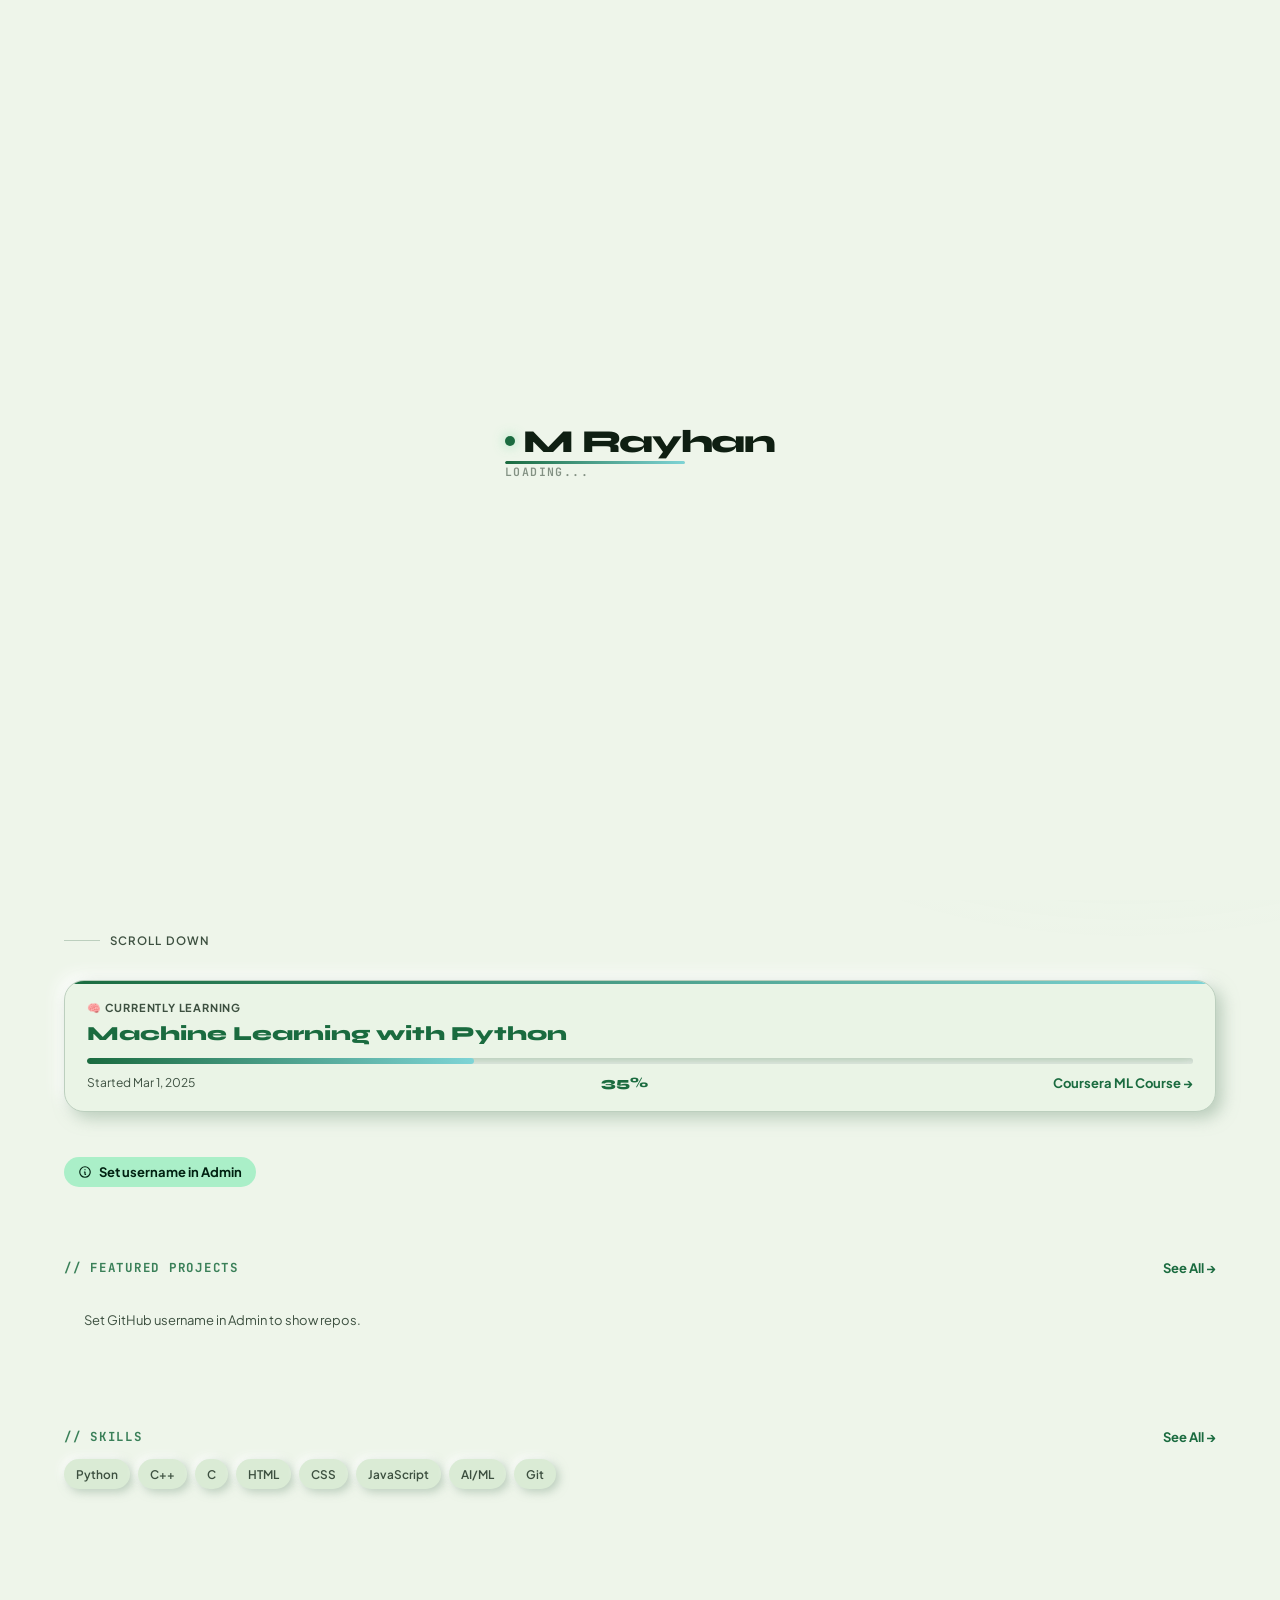
==== index.html @ 63327110 "Phase 7: Complete redesign — M3 green + Neumorphism" ====
<!DOCTYPE html>
<html lang="en" data-theme="light">
<head>
  <meta charset="UTF-8" />
  <meta name="viewport" content="width=device-width, initial-scale=1.0, viewport-fit=cover" />
  <meta name="theme-color" content="#EEF5EA" />
  <meta name="description" content="M Rayhan — Aspiring AI Engineer | CSE Student at North Western University, Khulna" />
  <meta name="apple-mobile-web-app-capable" content="yes" />
  <meta name="apple-mobile-web-app-status-bar-style" content="default" />
  <meta property="og:title" content="M Rayhan — Portfolio" />
  <meta property="og:description" content="Aspiring AI Engineer · NWU Khulna" />
  <meta property="og:image" content="https://rayhan.iam.bd/image/1772015520268_image.png" />

  <title>M Rayhan — Portfolio</title>
  <link rel="manifest" href="manifest.json" />
  <link rel="apple-touch-icon" href="assets/img/icon-192.png" />

  <!-- Fonts -->
  <link rel="preconnect" href="https://fonts.googleapis.com" />
  <link rel="preconnect" href="https://fonts.gstatic.com" crossorigin />
  <link href="https://fonts.googleapis.com/css2?family=Syne:wght@600;700;800&family=Plus+Jakarta+Sans:wght@300;400;500;600;700&family=JetBrains+Mono:wght@400;500;700&display=swap" rel="stylesheet" />

  <!-- Highlight.js -->
  <link id="hl-light" rel="stylesheet" href="https://cdnjs.cloudflare.com/ajax/libs/highlight.js/11.9.0/styles/atom-one-light.min.css" />
  <link id="hl-dark"  rel="stylesheet" href="https://cdnjs.cloudflare.com/ajax/libs/highlight.js/11.9.0/styles/atom-one-dark.min.css" disabled />
  <script src="https://cdnjs.cloudflare.com/ajax/libs/highlight.js/11.9.0/highlight.min.js"></script>

  <!-- Marked.js -->
  <script src="https://cdn.jsdelivr.net/npm/marked/marked.min.js"></script>

  <!-- CSS -->
  <link rel="stylesheet" href="assets/css/reset.css" />
  <link rel="stylesheet" href="assets/css/variables.css" />
  <link rel="stylesheet" href="assets/css/components.css" />
  <link rel="stylesheet" href="assets/css/layout.css" />
  <link rel="stylesheet" href="assets/css/pages/home.css" />
  <link rel="stylesheet" href="assets/css/pages/pages.css" />

  <style>
    /* Prevent FOUC */
    html { background: #EEF5EA; }
    [data-theme="dark"] { background: #0C1410; }
  </style>
</head>
<body>

<!-- ===== WELCOME OVERLAY ===== -->
<div id="welcome-overlay">
  <div id="welcome-spinner">
    <div class="loader-logo">
      <span class="loader-logo-dot"></span>M Rayhan
    </div>
    <div class="loader-track">
      <div class="loader-fill"></div>
    </div>
    <p class="loader-text">Loading...</p>
  </div>
</div>

<!-- ===== BACKGROUND BLOBS ===== -->
<div class="bg-blob bb1"></div>
<div class="bg-blob bb2"></div>
<div class="bg-blob bb3"></div>

<!-- ===== FLOATING NAVBAR ===== -->
<nav id="main-nav">
  <a href="#home" class="nav-logo" data-route="home">
    <span class="nav-logo-dot"></span>M Rayhan
  </a>

  <ul class="nav-links" role="list">
    <li><a href="#home"    class="active" data-nav="home">Home</a></li>
    <li><a href="#projects"             data-nav="projects">Projects</a></li>
    <li><a href="#blog"                 data-nav="blog">Blog</a></li>
    <li><a href="#skills"               data-nav="skills">Skills</a></li>
    <li><a href="#profile"              data-nav="profile">Profile</a></li>
    <li><a href="#contact" class="nav-cta" data-nav="contact">Contact</a></li>
  </ul>

  <div class="nav-right">
    <button class="theme-btn" id="theme-btn" aria-label="Toggle theme">
      <svg class="i-sun" xmlns="http://www.w3.org/2000/svg" fill="none" viewBox="0 0 24 24" stroke="currentColor" stroke-width="2">
        <circle cx="12" cy="12" r="5"/><line x1="12" y1="1" x2="12" y2="3"/><line x1="12" y1="21" x2="12" y2="23"/>
        <line x1="4.22" y1="4.22" x2="5.64" y2="5.64"/><line x1="18.36" y1="18.36" x2="19.78" y2="19.78"/>
        <line x1="1" y1="12" x2="3" y2="12"/><line x1="21" y1="12" x2="23" y2="12"/>
        <line x1="4.22" y1="19.78" x2="5.64" y2="18.36"/><line x1="18.36" y1="5.64" x2="19.78" y2="4.22"/>
      </svg>
      <svg class="i-moon" xmlns="http://www.w3.org/2000/svg" fill="none" viewBox="0 0 24 24" stroke="currentColor" stroke-width="2">
        <path d="M21 12.79A9 9 0 1 1 11.21 3 7 7 0 0 0 21 12.79z"/>
      </svg>
    </button>
    <button class="hamburger" id="hamburger" aria-label="Toggle menu">
      <span class="bar"></span><span class="bar"></span><span class="bar"></span>
    </button>
  </div>
</nav>

<!-- Mobile dropdown menu -->
<div class="mobile-menu" id="mobile-menu">
  <a href="#home"    class="active" data-nav="home">Home</a>
  <a href="#projects"              data-nav="projects">Projects</a>
  <a href="#blog"                  data-nav="blog">Blog</a>
  <a href="#skills"                data-nav="skills">Skills</a>
  <a href="#certifications"        data-nav="certifications">Certifications</a>
  <a href="#profile"               data-nav="profile">Profile</a>
  <a href="#contact" class="mob-cta" data-nav="contact">Contact</a>
</div>

<!-- ===== SPA CONTENT (injected here) ===== -->
<main id="app-content" role="main" aria-live="polite">
  <div class="page-loading"><div class="spinner"></div></div>
</main>

<!-- ===== MOBILE BOTTOM NAV ===== -->
<nav id="bottom-nav" aria-label="Bottom navigation">
  <div class="bnav-row">
    <a href="#home" class="bnav-item active" data-nav="home">
      <div class="bnav-indicator">
        <svg viewBox="0 0 24 24" fill="none" stroke="currentColor" stroke-width="2">
          <path stroke-linecap="round" stroke-linejoin="round" d="M3 12l2-2m0 0l7-7 7 7M5 10v10a1 1 0 001 1h3m10-11l2 2m-2-2v10a1 1 0 01-1 1h-3m-6 0a1 1 0 001-1v-4a1 1 0 011-1h2a1 1 0 011 1v4a1 1 0 001 1m-6 0h6"/>
        </svg>
      </div>
      <span class="bnav-label">Home</span>
    </a>
    <a href="#projects" class="bnav-item" data-nav="projects">
      <div class="bnav-indicator">
        <svg viewBox="0 0 24 24" fill="none" stroke="currentColor" stroke-width="2">
          <path stroke-linecap="round" stroke-linejoin="round" d="M4 6a2 2 0 012-2h2a2 2 0 012 2v2a2 2 0 01-2 2H6a2 2 0 01-2-2V6zm10 0a2 2 0 012-2h2a2 2 0 012 2v2a2 2 0 01-2 2h-2a2 2 0 01-2-2V6zM4 16a2 2 0 012-2h2a2 2 0 012 2v2a2 2 0 01-2 2H6a2 2 0 01-2-2v-2zm10 0a2 2 0 012-2h2a2 2 0 012 2v2a2 2 0 01-2 2h-2a2 2 0 01-2-2v-2z"/>
        </svg>
      </div>
      <span class="bnav-label">Projects</span>
    </a>
    <a href="#blog" class="bnav-item" data-nav="blog">
      <div class="bnav-indicator">
        <svg viewBox="0 0 24 24" fill="none" stroke="currentColor" stroke-width="2">
          <path stroke-linecap="round" stroke-linejoin="round" d="M9 12h6m-6 4h6m2 5H7a2 2 0 01-2-2V5a2 2 0 012-2h5.586a1 1 0 01.707.293l5.414 5.414A1 1 0 0119 6.414V19a2 2 0 01-2 2z"/>
        </svg>
      </div>
      <span class="bnav-label">Blog</span>
    </a>
    <a href="#skills" class="bnav-item" data-nav="skills">
      <div class="bnav-indicator">
        <svg viewBox="0 0 24 24" fill="none" stroke="currentColor" stroke-width="2">
          <path stroke-linecap="round" stroke-linejoin="round" d="M9.663 17h4.673M12 3v1m6.364 1.636l-.707.707M21 12h-1M4 12H3m3.343-5.657l-.707-.707m2.828 9.9a5 5 0 117.072 0l-.548.547A3.374 3.374 0 0014 18.469V19a2 2 0 11-4 0v-.531c0-.895-.356-1.754-.988-2.386l-.548-.547z"/>
        </svg>
      </div>
      <span class="bnav-label">Skills</span>
    </a>
    <a href="#contact" class="bnav-item" data-nav="contact">
      <div class="bnav-indicator">
        <svg viewBox="0 0 24 24" fill="none" stroke="currentColor" stroke-width="2">
          <path stroke-linecap="round" stroke-linejoin="round" d="M8 12h.01M12 12h.01M16 12h.01M21 12c0 4.418-4.03 8-9 8a9.863 9.863 0 01-4.255-.949L3 20l1.395-3.72C3.512 15.042 3 13.574 3 12c0-4.418 4.03-8 9-8s9 3.582 9 8z"/>
        </svg>
      </div>
      <span class="bnav-label">Contact</span>
    </a>
  </div>
</nav>

<!-- ===== GLOBAL BOTTOM SHEETS ===== -->
<!-- Blog editor sheet -->
<div class="sheet-scrim" id="blog-sheet-scrim">
  <div class="m3-sheet">
    <div class="sheet-handle"></div>
    <div style="padding: 0 20px 20px;">
      <div class="sheet-headline" id="blog-sheet-title">New Post</div>
      <div style="display:flex;flex-direction:column;gap:12px;margin-top:12px;max-height:70vh;overflow-y:auto;">
        <input type="hidden" id="blog-edit-id" />
        <div class="form-group"><label class="form-label">Title *</label><input id="blog-title" type="text" class="field" placeholder="Post title..." /></div>
        <div class="form-group"><label class="form-label">Tags (comma-separated)</label><input id="blog-tags" type="text" class="field" placeholder="AI, career, webdev" /></div>
        <div class="form-group"><label class="form-label">Reading Time</label><input id="blog-reading-time" type="text" class="field" placeholder="5 min" /></div>
        <div class="form-group"><label class="form-label">Excerpt</label><textarea id="blog-excerpt" class="field" rows="2" placeholder="Short description..."></textarea></div>
        <div class="form-group"><label class="form-label">Content (Markdown) *</label><textarea id="blog-content" class="field" rows="10" style="font-family:var(--font-code);font-size:13px;" placeholder="# Title&#10;&#10;Write in **Markdown**..."></textarea></div>
        <button id="blog-publish-btn" class="btn-filled" style="width:100%;">
          <svg xmlns="http://www.w3.org/2000/svg" fill="none" viewBox="0 0 24 24" stroke="currentColor" stroke-width="2" style="width:18px;height:18px;"><path stroke-linecap="round" stroke-linejoin="round" d="M12 19l9 2-9-18-9 18 9-2zm0 0v-8"/></svg>
          Publish Post
        </button>
      </div>
    </div>
  </div>
</div>

<!-- Cert editor sheet -->
<div class="sheet-scrim" id="cert-sheet-scrim">
  <div class="m3-sheet">
    <div class="sheet-handle"></div>
    <div style="padding: 0 20px 20px;">
      <div class="sheet-headline" id="cert-sheet-title">Add Certification</div>
      <div style="display:flex;flex-direction:column;gap:12px;margin-top:12px;">
        <input type="hidden" id="cert-edit-id" />
        <div class="form-group"><label class="form-label">Certificate Name *</label><input id="cert-name" type="text" class="field" placeholder="Python for Everybody" /></div>
        <div class="form-group"><label class="form-label">Issuer *</label><input id="cert-issuer" type="text" class="field" placeholder="Coursera / University of Michigan" /></div>
        <div class="form-group"><label class="form-label">Date</label><input id="cert-date" type="date" class="field" /></div>
        <div class="form-group"><label class="form-label">Accent Color</label><div class="color-input-wrap"><input id="cert-color" type="color" value="#1A6B3F" /><span style="font-size:13px;color:var(--on-sv);">Card border color</span></div></div>
        <div class="form-group"><label class="form-label">Verify URL</label><input id="cert-verify-url" type="url" class="field" placeholder="https://coursera.org/verify/..." /></div>
        <button id="cert-save-btn" class="btn-filled" style="width:100%;">Save Certificate</button>
      </div>
    </div>
  </div>
</div>

<!-- New repo sheet -->
<div class="sheet-scrim" id="new-repo-sheet-scrim">
  <div class="m3-sheet">
    <div class="sheet-handle"></div>
    <div style="padding: 0 20px 20px;">
      <div class="sheet-headline">New Repository</div>
      <div style="display:flex;flex-direction:column;gap:12px;margin-top:12px;">
        <div class="form-group"><label class="form-label">Repo Name *</label><input id="new-repo-name" type="text" class="field" placeholder="my-project" /></div>
        <div class="form-group"><label class="form-label">Description</label><input id="new-repo-desc" type="text" class="field" placeholder="What this does..." /></div>
        <div class="form-group" style="flex-direction:row;align-items:center;justify-content:space-between;">
          <label class="form-label" style="text-transform:none;font-size:14px;">Make Private</label>
          <label style="position:relative;display:inline-block;width:48px;height:26px;cursor:pointer;">
            <input type="checkbox" id="new-repo-private" style="opacity:0;width:0;height:0;position:absolute;" />
            <span id="new-repo-track" style="position:absolute;inset:0;border-radius:13px;background:var(--out-v);transition:background .3s;"></span>
            <span id="new-repo-thumb" style="position:absolute;top:3px;left:3px;width:20px;height:20px;border-radius:50%;background:white;box-shadow:0 2px 4px rgba(0,0,0,.3);transition:transform .3s;"></span>
          </label>
        </div>
        <button id="create-repo-btn" class="btn-filled" style="width:100%;">Create Repository</button>
      </div>
    </div>
  </div>
</div>

<!-- New file sheet -->
<div class="sheet-scrim" id="new-file-sheet-scrim">
  <div class="m3-sheet">
    <div class="sheet-handle"></div>
    <div style="padding: 0 20px 20px;">
      <div class="sheet-headline">Push File to GitHub</div>
      <div style="display:flex;flex-direction:column;gap:12px;margin-top:12px;">
        <div class="form-group"><label class="form-label">File Path *</label><input id="new-file-path" type="text" class="field" placeholder="src/index.js" /></div>
        <div class="form-group"><label class="form-label">Commit Message</label><input id="new-file-commit" type="text" class="field" placeholder="Add file" value="Add file via Admin" /></div>
        <div class="form-group"><label class="form-label">Content *</label><textarea id="new-file-content" class="field" rows="8" style="font-family:var(--font-code);font-size:13px;" placeholder="// code here..."></textarea></div>
        <button id="push-file-btn" class="btn-filled" style="width:100%;">Push to GitHub</button>
      </div>
    </div>
  </div>
</div>

<!-- ===== TOAST ===== -->
<div class="toast-bar" id="toast" role="status" aria-live="polite"></div>

<!-- ===== APP ===== -->
<script type="module" src="assets/js/app.js"></script>

<!-- ===== SERVICE WORKER ===== -->
<script>
  if ('serviceWorker' in navigator) {
    window.addEventListener('load', () => {
      navigator.serviceWorker.register('sw.js').catch(() => {});
    });
  }
</script>
</body>
</html>
---- assets/css/variables.css ----
/* ==========================================
   variables.css — Design Tokens
   M3 Green Palette + Neumorphism
   Fonts: Syne + Plus Jakarta Sans + JetBrains Mono
   ========================================== */

:root {
  /* Easing */
  --ease:   cubic-bezier(0.2, 0, 0, 1);
  --spring: cubic-bezier(0.34, 1.56, 0.64, 1);
  --t:      0.3s cubic-bezier(0.2, 0, 0, 1);

  /* Neumorphism (recalculated on theme change) */
  --neu-d:   rgba(140, 170, 145, .55);
  --neu-l:   rgba(255, 255, 255, .90);
  --neu-out: 6px 6px 16px var(--neu-d), -6px -6px 16px var(--neu-l);
  --neu-in:  inset 4px 4px 8px var(--neu-d), inset -4px -4px 8px var(--neu-l);
  --neu-sm:  3px 3px 10px var(--neu-d), -3px -3px 10px var(--neu-l);

  /* Fonts */
  --font-heading: 'Syne', sans-serif;
  --font-body:    'Plus Jakarta Sans', sans-serif;
  --font-code:    'JetBrains Mono', monospace;

  /* Radius */
  --r-xs:   6px;
  --r-sm:   8px;
  --r-md:   12px;
  --r-lg:   16px;
  --r-xl:   20px;
  --r-2xl:  24px;
  --r-3xl:  28px;
  --r-full: 100px;

  /* Spacing */
  --sp-1: 4px;
  --sp-2: 8px;
  --sp-3: 12px;
  --sp-4: 16px;
  --sp-5: 20px;
  --sp-6: 24px;
  --sp-8: 32px;
  --sp-10: 40px;
  --sp-12: 48px;

  /* Z-layers */
  --z-base:    0;
  --z-card:    10;
  --z-sticky:  50;
  --z-nav:     300;
  --z-overlay: 400;
  --z-sheet:   500;
  --z-modal:   600;
  --z-toast:   700;
  --z-loader:  9999;

  /* Layout */
  --nav-h:      58px;
  --nav-top:    10px;
  --bnav-h:     68px;
  --content-max: 1200px;
}

/* ══ LIGHT THEME ══ */
[data-theme="light"] {
  --pri:      #1A6B3F;
  --on-pri:   #FFFFFF;
  --pri-c:    #AAEFC8;
  --on-pri-c: #002111;

  --sec-c:    #CCE8D2;
  --on-sec-c: #071F0D;

  --ter-c:    #9CF0F2;
  --on-ter-c: #002021;

  --bg:   #EEF5EA;
  --s1:   #EAF4E6;
  --s2:   #E2EFDD;
  --s3:   #DAEBD5;
  --s4:   #D7E8D2;
  --s5:   #D2E4CC;

  --on-s:   #0F1F12;
  --on-sv:  #3D5040;
  --out:    #527558;
  --out-v:  #BCCFBE;

  --inv-s:  #243528;
  --inv-on: #EAF4E6;

  --scrim:  rgba(0, 0, 0, .42);

  --sh:  0 1px 2px rgba(0,0,0,.10), 0 1px 3px rgba(0,0,0,.07);
  --sh2: 0 2px 4px rgba(0,0,0,.10), 0 2px 6px rgba(0,0,0,.07);
  --sh3: 0 4px 8px rgba(0,0,0,.12), 0 2px 4px rgba(0,0,0,.07);

  --sk-b: #DCE9D8;
  --sk-s: #E6F0E2;

  /* RGB for rgba() usage */
  --ba: 114, 219, 160;
  --bb: 126, 212, 214;

  --neu-d: rgba(140, 170, 145, .55);
  --neu-l: rgba(255, 255, 255, .90);
}

/* ══ DARK THEME ══ */
[data-theme="dark"] {
  --pri:      #72DBA0;
  --on-pri:   #003920;
  --pri-c:    #0A5230;
  --on-pri-c: #A0EFBF;

  --sec-c:    #304A37;
  --on-sec-c: #C4E4CB;

  --ter-c:    #004F52;
  --on-ter-c: #A2EFF1;

  --bg:   #0C1410;
  --s1:   #161F19;
  --s2:   #1B261E;
  --s3:   #202D23;
  --s4:   #223026;
  --s5:   #25342A;

  --on-s:   #DCE8DC;
  --on-sv:  #ADBCAF;
  --out:    #7A9880;
  --out-v:  #3A4E3D;

  --inv-s:  #DCE8DC;
  --inv-on: #2A3A2C;

  --scrim:  rgba(0, 0, 0, .65);

  --sh:  0 1px 2px rgba(0,0,0,.35), 0 1px 3px rgba(0,0,0,.18);
  --sh2: 0 2px 4px rgba(0,0,0,.35), 0 2px 6px rgba(0,0,0,.18);
  --sh3: 0 4px 8px rgba(0,0,0,.35), 0 2px 4px rgba(0,0,0,.18);

  --sk-b: #161F19;
  --sk-s: #202D23;

  --ba: 114, 219, 160;
  --bb: 126, 212, 214;

  --neu-d: rgba(0, 0, 0, .45);
  --neu-l: rgba(255, 255, 255, .04);
}
---- assets/css/components.css ----
/* ==========================================
   components.css — UI Components
   M3 style (from index 9_3) + Neumorphism (from index 9_6)
   ========================================== */

/* ── KEYFRAMES ── */
@keyframes fadeUp   { from { opacity:0; transform:translateY(20px) } to { opacity:1; transform:none } }
@keyframes fadeIn   { from { opacity:0 } to { opacity:1 } }
@keyframes scaleIn  { from { opacity:0; transform:scale(.93) } to { opacity:1; transform:scale(1) } }
@keyframes slideR   { from { opacity:0; transform:translateX(40px) } to { opacity:1; transform:none } }
@keyframes topIn    { from { transform:translateY(-100%); opacity:0 } to { transform:none; opacity:1 } }
@keyframes ripM3    { to { transform:scale(10); opacity:0 } }
@keyframes spin     { to { transform:rotate(360deg) } }
@keyframes blink    { 0%,100%{opacity:1} 50%{opacity:0} }
@keyframes float    { 0%,100%{transform:translateY(0) scale(1)} 50%{transform:translateY(-8px) scale(1.04)} }
@keyframes logoDot  { 0%,100%{transform:scale(1);opacity:1} 50%{transform:scale(1.4);opacity:.7} }
@keyframes shimmer  { 0%{background-position:-600px 0} 100%{background-position:600px 0} }
@keyframes loaderFill { 0%{width:0} 60%{width:80%} 85%{width:92%} 100%{width:100%} }
@keyframes loaderPulse { 0%,100%{opacity:1} 50%{opacity:.55} }
@keyframes blobMove { from{transform:translateX(0)} to{transform:translateX(-160vw)} }
@keyframes cardRise { from{opacity:0;transform:translateY(24px) scale(.97)} to{opacity:1;transform:none} }
@keyframes bubbleIn { 0%{opacity:0;transform:translateY(10px) scale(.95)} 15%{opacity:1;transform:none} 75%{opacity:1;transform:none} 90%{opacity:0;transform:translateY(-5px) scale(.97)} 100%{opacity:0} }
@keyframes scanLine { 0%{top:0;opacity:0} 5%{opacity:1} 95%{opacity:1} 100%{top:100%;opacity:0} }
@keyframes pulseGlow { 0%,100%{box-shadow:0 0 20px 4px rgba(var(--ba),.15),var(--neu-out)} 50%{box-shadow:0 0 36px 10px rgba(var(--ba),.28),var(--neu-out)} }
@keyframes slideUpFade { from{opacity:0;transform:translateY(16px)} to{opacity:1;transform:none} }
@keyframes borderGlow { 0%,100%{border-color:var(--out-v)} 50%{border-color:rgba(var(--ba),.55)} }
@keyframes bounceIn { 0%{opacity:0;transform:scale(.3)} 50%{transform:scale(1.08)} 70%{transform:scale(.96)} 100%{opacity:1;transform:scale(1)} }

/* ── WELCOME OVERLAY ── */
#welcome-overlay {
  position: fixed; inset: 0; z-index: var(--z-loader);
  background: var(--bg);
  display: flex; flex-direction: column; align-items: center; justify-content: center; gap: 2rem;
  transition: opacity .6s ease, transform .6s var(--ease);
}
#welcome-overlay.out { opacity: 0; transform: scale(1.04); pointer-events: none; }
.loader-logo {
  font-family: var(--font-heading);
  font-size: 2rem; font-weight: 800; color: var(--on-s);
  letter-spacing: -.04em; display: flex; align-items: center; gap: .5rem;
  animation: loaderPulse 1.8s ease-in-out infinite;
}
.loader-logo-dot {
  width: 10px; height: 10px; background: var(--pri);
  border-radius: 50%; box-shadow: 0 0 12px rgba(var(--ba), .7);
  animation: logoDot 1s ease-in-out infinite;
}
.loader-track {
  width: 180px; height: 3px; background: var(--s3);
  border-radius: 99px; overflow: hidden; box-shadow: var(--neu-in);
}
.loader-fill {
  height: 100%; width: 0;
  background: linear-gradient(90deg, var(--pri), rgba(var(--bb), 1));
  border-radius: 99px;
  animation: loaderFill 2.2s var(--ease) forwards;
}
.loader-text {
  font-family: var(--font-code); font-size: .72rem; font-weight: 600;
  color: var(--on-sv); letter-spacing: .12em; text-transform: uppercase;
  opacity: .6; animation: loaderPulse 1.4s ease-in-out infinite;
}

/* ── BACKGROUND BLOBS ── */
.bg-blob {
  position: fixed; pointer-events: none; z-index: 0;
  filter: blur(120px); border-radius: 50%; opacity: .45; will-change: transform;
}
.bb1 { width: 80vw; height: 55vh; left: 110vw; top: -10vh; background: radial-gradient(ellipse, rgba(var(--ba),.4), rgba(var(--bb),.2) 60%, transparent); animation: blobMove 22s linear infinite; }
.bb2 { width: 70vw; height: 50vh; left: 120vw; top: 20vh; background: radial-gradient(ellipse, rgba(var(--bb),.35), rgba(var(--ba),.15) 60%, transparent); animation: blobMove 30s linear infinite; }
.bb3 { width: 75vw; height: 50vh; left: 130vw; bottom: 0; background: radial-gradient(ellipse, rgba(var(--ba),.3), rgba(var(--bb),.15) 60%, transparent); animation: blobMove 38s linear infinite; }

/* ── FLOATING PILL NAVBAR ── */
nav#main-nav {
  position: fixed; top: 0; left: 50%; transform: translateX(-50%);
  z-index: var(--z-nav);
  width: calc(100% - 24px); max-width: 1400px;
  height: var(--nav-h); display: flex; align-items: center;
  justify-content: space-between;
  padding: 0 14px; margin-top: var(--nav-top);
  background: var(--s2); border-radius: 18px;
  box-shadow: var(--neu-out);
  backdrop-filter: blur(24px); -webkit-backdrop-filter: blur(24px);
  transition: background var(--t), box-shadow .25s;
  animation: topIn .5s var(--ease) both; gap: 8px;
}
nav#main-nav.scrolled { box-shadow: var(--neu-sm), var(--sh2); background: var(--s3); }

.nav-logo {
  font-family: var(--font-heading); font-size: 1.35rem; font-weight: 800;
  letter-spacing: -.04em; color: var(--on-s); text-decoration: none;
  display: flex; align-items: center; gap: .45rem;
  white-space: nowrap; flex-shrink: 0; transition: opacity .2s;
}
.nav-logo:hover { opacity: .8; }
.nav-logo-dot {
  display: inline-block; width: 9px; height: 9px;
  background: var(--pri); border-radius: 50%;
  box-shadow: 0 0 6px rgba(var(--ba),.6);
  animation: logoDot 2.5s ease-in-out infinite;
}

.nav-links { display: flex; align-items: center; gap: .1rem; list-style: none; }
.nav-links a {
  color: var(--on-sv); text-decoration: none;
  font-size: .84rem; font-weight: 600; letter-spacing: .02em;
  padding: .45rem .8rem; border-radius: 10px;
  transition: color .2s, background .2s; white-space: nowrap;
  display: block; position: relative;
}
.nav-links a::after {
  content: ''; position: absolute; bottom: 4px; left: 50%;
  width: 0; height: 2px; background: var(--pri); border-radius: 2px;
  transform: translateX(-50%); transition: width .25s var(--ease);
}
.nav-links a:hover { color: var(--on-s); background: rgba(var(--ba),.08); }
.nav-links a:hover::after { width: 60%; }
.nav-links a.active { color: var(--pri); background: var(--pri-c); font-weight: 700; }
.nav-links a.active::after { width: 0; }
.nav-cta {
  background: var(--pri) !important; color: var(--on-pri) !important;
  padding: .45rem 1.1rem !important; border-radius: var(--r-full) !important;
  font-weight: 800 !important; box-shadow: var(--neu-sm), var(--sh) !important;
}
.nav-cta:hover { opacity: .9; transform: translateY(-1px); box-shadow: var(--neu-out) !important; }
.nav-cta:hover::after { display: none; }
.nav-cta.active { background: var(--pri) !important; color: var(--on-pri) !important; }

.nav-right { display: flex; align-items: center; gap: .45rem; flex-shrink: 0; }

/* Theme button */
.theme-btn {
  width: 38px; height: 38px; border-radius: 50%; border: none;
  background: var(--s3); cursor: pointer;
  display: flex; align-items: center; justify-content: center;
  color: var(--on-sv); box-shadow: var(--neu-sm);
  transition: all .25s var(--spring); position: relative; flex-shrink: 0;
}
.theme-btn:hover { box-shadow: var(--neu-out); transform: scale(1.1); }
.theme-btn:active { box-shadow: var(--neu-in); transform: scale(.95); }
.theme-btn svg { width: 18px; height: 18px; position: absolute; transition: transform .32s var(--spring), opacity .22s; }
.i-sun  { opacity: 1; transform: scale(1); }
.i-moon { opacity: 0; transform: scale(.15) rotate(-60deg); }
[data-theme="light"] .i-sun  { opacity: 0; transform: scale(.15) rotate(60deg); }
[data-theme="light"] .i-moon { opacity: 1; transform: scale(1); }

/* Hamburger */
.hamburger {
  display: none; flex-direction: column; justify-content: center;
  gap: 5px; background: none; border: none; cursor: pointer;
  padding: 6px; border-radius: 10px; transition: background .2s;
}
.hamburger:hover { background: var(--s3); }
.hamburger .bar { width: 22px; height: 2px; background: var(--on-s); border-radius: 2px; transition: transform .3s ease, opacity .3s ease; transform-origin: center; }
.hamburger.open .bar:nth-child(1) { transform: translateY(7px) rotate(45deg); }
.hamburger.open .bar:nth-child(2) { opacity: 0; transform: scaleX(0); }
.hamburger.open .bar:nth-child(3) { transform: translateY(-7px) rotate(-45deg); }

/* Mobile dropdown menu */
.mobile-menu {
  position: fixed; top: calc(var(--nav-h) + var(--nav-top) + 6px);
  left: 50%; transform: translateX(-50%) translateY(-16px);
  width: calc(100% - 28px); max-width: 500px;
  background: var(--s2); border: 1px solid var(--out-v);
  border-radius: 18px; padding: 1rem 1rem 1.2rem;
  display: flex; flex-direction: column; gap: .3rem;
  opacity: 0; pointer-events: none;
  transition: transform .3s var(--ease), opacity .25s ease;
  z-index: calc(var(--z-nav) - 1); box-shadow: var(--neu-out);
}
.mobile-menu.open { transform: translateX(-50%) translateY(0); opacity: 1; pointer-events: all; }
.mobile-menu a {
  color: var(--on-sv); text-decoration: none;
  font-size: .97rem; font-weight: 600; padding: .62rem .9rem;
  border-radius: 12px; border: 1.5px solid transparent;
  transition: color .2s, background .2s, border-color .2s, box-shadow .2s;
  display: flex; align-items: center; gap: .5rem;
}
.mobile-menu a::before { content: ''; width: 6px; height: 6px; border-radius: 50%; background: var(--out-v); flex-shrink: 0; transition: background .2s, transform .2s; }
.mobile-menu a:hover { color: var(--on-s); background: var(--s3); border-color: var(--out-v); }
.mobile-menu a:hover::before { background: var(--pri); transform: scale(1.4); }
.mobile-menu a.active { color: var(--pri); background: var(--pri-c); border-color: transparent; }
.mobile-menu a.active::before { background: var(--pri); }
.mobile-menu .mob-cta { margin-top: .5rem; background: var(--pri); color: var(--on-pri) !important; text-align: center; font-weight: 800 !important; border-color: transparent !important; border-radius: 12px; box-shadow: var(--neu-sm); justify-content: center; }
.mobile-menu .mob-cta::before { display: none; }

/* ── MOBILE BOTTOM NAV ── */
#bottom-nav {
  display: none;
  position: fixed; bottom: 0; left: 0; right: 0; z-index: var(--z-nav);
  height: var(--bnav-h);
  background: var(--s2);
  box-shadow: 0 -6px 20px var(--neu-d), 0 -2px 8px rgba(0,0,0,.06);
  padding-bottom: env(safe-area-inset-bottom, 0px);
  transition: background var(--t);
}
.bnav-row { display: flex; align-items: flex-start; justify-content: space-around; height: var(--bnav-h); padding-top: 10px; }
.bnav-item { flex: 1; display: flex; flex-direction: column; align-items: center; gap: 3px; text-decoration: none; cursor: pointer; -webkit-tap-highlight-color: transparent; padding: 0 4px; min-width: 0; }
.bnav-indicator { width: 52px; height: 28px; border-radius: 14px; display: flex; align-items: center; justify-content: center; position: relative; overflow: hidden; transition: background .2s, box-shadow .2s; }
.bnav-item.active .bnav-indicator { background: var(--pri-c); box-shadow: var(--neu-sm); }
.bnav-indicator svg { width: 20px; height: 20px; color: var(--on-sv); transition: color .2s; }
.bnav-item.active .bnav-indicator svg { color: var(--on-pri-c); }
.bnav-label { font-size: 10px; font-weight: 600; color: var(--on-sv); letter-spacing: .3px; transition: color .2s; white-space: nowrap; }
.bnav-item.active .bnav-label { color: var(--on-s); font-weight: 700; }

/* ── M3 CARDS (filled tonal — from file 9_3) ── */
.m3-card {
  background: var(--s1);
  border-radius: var(--r-lg);
  box-shadow: var(--sh);
  transition: background var(--t), box-shadow .3s;
  position: relative; overflow: hidden;
}
.neu-card {
  background: var(--s1);
  border-radius: var(--r-xl);
  box-shadow: var(--neu-out);
  transition: box-shadow .3s var(--spring), transform .35s var(--spring);
}
.neu-card:hover { transform: translateY(-4px); box-shadow: 0 12px 24px var(--neu-d), var(--sh3); }

/* State layer */
.state-layer {
  position: absolute; inset: 0;
  background: var(--pri); opacity: 0;
  transition: opacity .2s; pointer-events: none; z-index: 1;
}
.m3-card:active .state-layer,
.neu-card:active .state-layer { opacity: .08; }

/* Ripple */
.rpl-wrap { position: absolute; inset: 0; overflow: hidden; pointer-events: none; z-index: 5; }
.rpl-c { position: absolute; border-radius: 50%; width: 80px; height: 80px; margin: -40px 0 0 -40px; background: var(--pri); opacity: .15; transform: scale(0); animation: ripM3 .55s var(--ease) forwards; }

/* ── M3 BUTTONS ── */
.btn-filled {
  display: inline-flex; align-items: center; justify-content: center; gap: 8px;
  height: 48px; padding: 0 24px; border-radius: var(--r-md);
  background: var(--pri); color: var(--on-pri);
  border: none; cursor: pointer;
  font-family: var(--font-heading); font-size: .95rem; font-weight: 700;
  box-shadow: var(--neu-sm), var(--sh2);
  transition: all .25s var(--spring);
  position: relative; overflow: hidden; text-decoration: none;
  white-space: nowrap;
  -webkit-tap-highlight-color: transparent;
}
.btn-filled:hover { transform: translateY(-2px); box-shadow: var(--neu-out), var(--sh3); }
.btn-filled:active { transform: scale(.96); box-shadow: var(--neu-in); }
.btn-filled svg { width: 18px; height: 18px; }

.btn-tonal {
  display: inline-flex; align-items: center; justify-content: center; gap: 8px;
  height: 48px; padding: 0 24px; border-radius: var(--r-md);
  background: var(--pri-c); color: var(--on-pri-c);
  border: none; cursor: pointer;
  font-family: var(--font-heading); font-size: .9rem; font-weight: 700;
  box-shadow: var(--neu-sm);
  transition: all .25s var(--spring);
  text-decoration: none; white-space: nowrap;
  -webkit-tap-highlight-color: transparent;
}
.btn-tonal:hover { transform: translateY(-2px); box-shadow: var(--neu-out); }
.btn-tonal:active { box-shadow: var(--neu-in); transform: scale(.97); }

.btn-ghost {
  display: inline-flex; align-items: center; gap: 8px;
  height: 48px; padding: 0 24px; border-radius: var(--r-md);
  background: var(--s2); color: var(--on-sv);
  border: 1px solid var(--out-v); cursor: pointer;
  font-family: var(--font-heading); font-size: .9rem; font-weight: 700;
  box-shadow: var(--neu-sm); transition: all .25s var(--spring);
  text-decoration: none; white-space: nowrap;
  -webkit-tap-highlight-color: transparent;
}
.btn-ghost:hover { transform: translateY(-2px); box-shadow: var(--neu-out); color: var(--on-s); }
.btn-ghost:active { box-shadow: var(--neu-in); }

/* CTA button (card-sized) */
.card-cta {
  display: inline-flex; align-items: center; gap: 6px;
  height: 32px; padding: 0 14px; border-radius: var(--r-sm);
  background: var(--pri-c); border: none; cursor: pointer;
  font-size: 12px; font-weight: 700; letter-spacing: .3px;
  color: var(--on-pri-c); transition: all .2s;
  -webkit-tap-highlight-color: transparent;
}
.card-cta svg { width: 14px; height: 14px; }
.card-cta:active { filter: brightness(.88); transform: scale(.96); }

/* ── INPUTS ── */
.field {
  background: var(--s2); border: 1px solid var(--out-v);
  border-radius: var(--r-md); padding: .7rem 1rem;
  font-family: var(--font-body); font-size: .9rem;
  color: var(--on-s); outline: none; width: 100%;
  box-shadow: var(--neu-in);
  transition: border-color .25s, box-shadow .25s; resize: none;
}
.field::placeholder { color: var(--out); }
.field:focus { border-color: rgba(var(--ba), .5); box-shadow: var(--neu-in), 0 0 0 3px rgba(var(--ba), .12); }

/* ── M3 BOTTOM SHEET ── */
.sheet-scrim {
  position: fixed; inset: 0; z-index: var(--z-overlay);
  background: var(--scrim); opacity: 0; pointer-events: none;
  transition: opacity .3s ease;
}
.sheet-scrim.open { opacity: 1; pointer-events: all; }
.m3-sheet {
  position: absolute; bottom: 0; left: 0; right: 0;
  background: var(--s1); border-radius: 28px 28px 0 0;
  transform: translateY(100%); transition: transform .4s var(--ease);
  overflow: hidden; padding-bottom: env(safe-area-inset-bottom, 0px);
}
.sheet-scrim.open .m3-sheet { transform: translateY(0); }
.sheet-handle { display: flex; justify-content: center; padding: 12px 0 8px; }
.sheet-handle::after { content: ''; width: 32px; height: 4px; border-radius: 2px; background: var(--out-v); }
.sheet-headline { font-family: var(--font-heading); font-size: 22px; font-weight: 800; color: var(--on-s); letter-spacing: -.3px; margin-bottom: 4px; }
.sheet-supporting { font-size: 14px; color: var(--on-sv); margin-bottom: 8px; }

/* ── SKELETON ── */
.sk {
  background: linear-gradient(90deg, var(--sk-b) 0%, var(--sk-b) 20%, var(--sk-s) 50%, var(--sk-b) 80%, var(--sk-b) 100%);
  background-size: 600px 100%; animation: shimmer 1.8s ease-in-out infinite;
  border-radius: 4px; position: relative; overflow: hidden;
}
.sk::after { content: ''; position: absolute; inset: 0; background: linear-gradient(180deg, rgba(255,255,255,.08) 0%, transparent 60%); pointer-events: none; }
.sk-line { height: 14px; border-radius: var(--r-full); margin-bottom: 8px; }
.sk-line.w-80 { width: 80%; }
.sk-line.w-60 { width: 60%; }
.sk-line.w-40 { width: 40%; }

/* ── TOAST ── */
.toast-bar {
  position: fixed; bottom: calc(var(--bnav-h) + 12px); left: 50%;
  transform: translateX(-50%) translateY(20px);
  background: var(--inv-s); color: var(--inv-on);
  padding: 11px 20px; border-radius: var(--r-full);
  font-size: 13px; font-weight: 500;
  opacity: 0; transition: all .3s ease; z-index: var(--z-toast);
  white-space: nowrap; pointer-events: none;
  display: flex; align-items: center; gap: 8px;
}
.toast-bar.show { opacity: 1; transform: translateX(-50%) translateY(0); }
.toast-bar.success { background: #1B5E20; color: #fff; }
.toast-bar.error   { background: #B71C1C; color: #fff; }

/* ── FAB ── */
.fab {
  position: fixed; bottom: calc(var(--bnav-h) + 14px); right: 16px;
  z-index: 200; width: 56px; height: 56px; border-radius: var(--r-lg);
  background: var(--pri-c); color: var(--on-pri-c);
  border: none; cursor: pointer;
  display: flex; align-items: center; justify-content: center;
  box-shadow: var(--sh3); transition: all .2s var(--spring);
  animation: bounceIn .6s var(--spring) .7s both;
  -webkit-tap-highlight-color: transparent;
}
.fab:active { transform: scale(.88); box-shadow: var(--sh); }
.fab svg { width: 24px; height: 24px; }

/* ── SECTION COMMON ── */
.section-label {
  font-family: var(--font-code); font-size: .78rem; font-weight: 700;
  color: var(--pri); letter-spacing: .14em; text-transform: uppercase;
  margin-bottom: .5rem; opacity: .85;
}
.section-h2 {
  font-family: var(--font-heading);
  font-size: clamp(2rem, 4.5vw, 3.2rem);
  font-weight: 800; letter-spacing: -.03em; line-height: 1.1;
}
.section-h2 em { font-style: normal; color: var(--pri); }

/* ── M3 CHIP ── */
.chip {
  display: inline-flex; align-items: center; gap: 5px;
  height: 30px; padding: 0 12px; border-radius: var(--r-full);
  background: var(--s3); color: var(--on-sv); font-size: .74rem; font-weight: 600;
  box-shadow: var(--neu-sm); transition: all .25s var(--spring);
  border: none; cursor: pointer;
}
.chip:hover { box-shadow: var(--neu-out); color: var(--on-s); background: var(--pri-c); transform: translateY(-3px); }
.chip.active { background: var(--pri-c); color: var(--on-pri-c); }

/* ── SCROLL REVEAL ── */
.reveal { opacity: 0; transform: translateY(36px); transition: opacity .7s cubic-bezier(.22,1,.36,1), transform .7s cubic-bezier(.22,1,.36,1); }
.reveal.reveal-left  { transform: translateX(-40px); }
.reveal.reveal-right { transform: translateX(40px); }
.reveal.reveal-scale { transform: scale(.92); }
.reveal.is-visible   { opacity: 1; transform: none; }
.d1{transition-delay:.08s} .d2{transition-delay:.18s} .d3{transition-delay:.28s} .d4{transition-delay:.4s} .d5{transition-delay:.52s}

/* ── SPINNER ── */
.spinner { width: 24px; height: 24px; border: 2.5px solid rgba(var(--ba),.2); border-top-color: var(--pri); border-radius: 50%; animation: spin .8s linear infinite; display: inline-block; }

/* ── PAGE TRANSITION ── */
.page-enter { animation: fadeUp .28s var(--ease) both; }
---- assets/css/layout.css ----
/* ==========================================
   layout.css — Page Structure & Responsive
   ========================================== */

/* ── ROOT CONTENT ── */
.root-content {
  position: relative; z-index: 1;
  padding-top: calc(var(--nav-h) + var(--nav-top) + 12px);
  padding-bottom: calc(var(--bnav-h) + env(safe-area-inset-bottom, 0px) + 16px);
}

/* ── SECTION WRAPPER ── */
.section-wrap {
  position: relative; z-index: 1; width: 100%;
  padding: clamp(50px, 8vh, 100px) clamp(16px, 5vw, 80px);
}

/* ── APP CONTENT (SPA injection target) ── */
#app-content {
  position: relative; z-index: 1;
  min-height: 80vh;
}

/* ── PAGE LOADING ── */
.page-loading {
  display: flex; align-items: center; justify-content: center;
  min-height: 60vh;
}

/* ── NOT FOUND ── */
.not-found {
  display: flex; flex-direction: column; align-items: center;
  justify-content: center; min-height: 70vh;
  text-align: center; gap: 16px; padding: 24px;
  animation: fadeIn .4s ease;
}
.not-found-code {
  font-family: var(--font-heading); font-size: 88px; font-weight: 800;
  color: var(--out-v); line-height: 1; letter-spacing: -4px;
}
.not-found h2 { font-size: 20px; font-weight: 700; color: var(--on-sv); }
.not-found p { font-size: 14px; color: var(--out); max-width: 260px; }

/* ── RESPONSIVE ── */
@media (min-width: 769px) {
  /* Hide bottom nav on desktop */
  #bottom-nav { display: none !important; }
  /* Show desktop nav links */
  .nav-links  { display: flex !important; }
  .hamburger  { display: none !important; }

  .root-content {
    padding-bottom: 40px;
  }
}

@media (max-width: 768px) {
  /* Show bottom nav */
  #bottom-nav { display: block !important; }
  /* Hide desktop nav links */
  .nav-links  { display: none !important; }
  .hamburger  { display: flex !important; }

  /* Toast above bottom nav */
  .toast-bar { bottom: calc(var(--bnav-h) + 12px); }
  .fab       { bottom: calc(var(--bnav-h) + 14px); }
}

@media (max-width: 480px) {
  nav#main-nav { height: 50px; margin-top: 8px; width: calc(100% - 16px); padding: 0 10px; }
  :root { --nav-h: 50px; --nav-top: 8px; }
}

/* Desktop sheet as centered modal */
@media (min-width: 769px) {
  .sheet-scrim { display: flex; align-items: center; justify-content: center; }
  .m3-sheet {
    position: relative; bottom: auto; left: auto; right: auto;
    max-width: 560px; width: 100%; border-radius: 28px;
    transform: scale(.92) translateY(0); opacity: 0;
    transition: transform .35s var(--ease), opacity .3s ease;
    max-height: 90vh; overflow-y: auto;
  }
  .sheet-scrim.open .m3-sheet { transform: scale(1) translateY(0); opacity: 1; }
  .sheet-handle { display: none; }
  .fab { bottom: 32px; right: 32px; }
  .toast-bar { bottom: 24px; }
}
---- assets/css/pages/home.css ----
/* ==========================================
   home.css — Home Page (File 9_6 Layout)
   ========================================== */

/* ── HERO ── */
.hero {
  position: relative; width: 100%;
  min-height: 100svh; display: flex; align-items: center;
  z-index: 1; overflow: hidden;
  padding-top: calc(var(--nav-h) + var(--nav-top) + 12px);
}

/* Text block — left side desktop */
.hero-text {
  position: relative; z-index: 10;
  padding: clamp(60px,8vh,100px) clamp(16px,5vw,80px) clamp(32px,5vh,60px);
  max-width: 52%; flex-shrink: 0;
  animation: fadeUp .7s var(--ease) .2s both;
}

.hero-greeting {
  font-family: var(--font-code); font-size: clamp(.88rem,1.1vw,1.1rem);
  color: var(--on-sv); letter-spacing: .18em; text-transform: uppercase;
  margin-bottom: .5em;
}

.hero-name {
  font-family: var(--font-heading);
  font-size: clamp(3rem,6.5vw,8.5rem);
  font-weight: 800; letter-spacing: -.04em; line-height: 1;
  margin-bottom: .55em;
}
.hero-name em { font-style: normal; color: var(--pri); }

.hero-role-chip {
  display: inline-flex; align-items: center; gap: 6px;
  background: var(--pri-c); color: var(--on-pri-c);
  padding: 5px 14px; border-radius: var(--r-full);
  font-size: .8rem; font-weight: 700; margin-bottom: 1rem;
  box-shadow: var(--neu-sm);
}

.hero-sub {
  font-size: clamp(.88rem,1.3vw,1.1rem); color: var(--on-sv);
  line-height: 1.75; max-width: 42ch; margin-bottom: .5rem;
}

.hero-cta { display: flex; gap: .9rem; margin-top: 1.5rem; flex-wrap: wrap; }

/* Scroll indicator */
.scroll-indicator {
  position: absolute; bottom: 2rem; left: clamp(16px,5vw,80px);
  z-index: 10; display: flex; align-items: center; gap: .6rem;
  color: var(--on-sv); font-size: .72rem; font-weight: 600;
  letter-spacing: .1em; text-transform: uppercase;
}
.si-line { width: 36px; height: 1px; background: var(--out-v); position: relative; overflow: hidden; }
.si-line::after {
  content: ''; position: absolute; left: -100%; top: 0; width: 100%; height: 100%;
  background: var(--pri); animation: scrollLine 2s ease-in-out infinite;
}
@keyframes scrollLine { 0%{left:-100%} 50%,100%{left:100%} }

/* Photo block — right side desktop */
.hero-photo-glow {
  position: absolute; right: 0; top: 0; width: 60%; height: 100%;
  z-index: 4; pointer-events: none;
  background: radial-gradient(ellipse at 80% 50%, rgba(var(--ba),.1) 0%, transparent 65%);
}
.hero-photo-wrap {
  position: absolute; right: 0; top: 0;
  width: 60%; height: 100%; z-index: 5; pointer-events: none;
}
.hero-photo-wrap img {
  width: 100%; height: 100%; object-fit: cover; object-position: top center;
  display: block; max-height: 100vh;
  -webkit-mask-image:
    radial-gradient(ellipse 80% 70% at 0% 0%, transparent 0%, rgba(255,255,255,.05) 30%, rgba(255,255,255,.55) 58%, white 85%),
    radial-gradient(ellipse 80% 70% at 0% 100%, transparent 0%, rgba(255,255,255,.05) 30%, rgba(255,255,255,.55) 58%, white 85%),
    linear-gradient(to right, transparent 0%, rgba(255,255,255,.03) 10%, rgba(255,255,255,.50) 34%, white 55%),
    linear-gradient(to top, transparent 0%, rgba(255,255,255,.45) 11%, white 25%);
  -webkit-mask-composite: destination-in, destination-in, destination-in;
  mask-image:
    radial-gradient(ellipse 80% 70% at 0% 0%, transparent 0%, rgba(255,255,255,.05) 30%, rgba(255,255,255,.55) 58%, white 85%),
    radial-gradient(ellipse 80% 70% at 0% 100%, transparent 0%, rgba(255,255,255,.05) 30%, rgba(255,255,255,.55) 58%, white 85%),
    linear-gradient(to right, transparent 0%, rgba(255,255,255,.03) 10%, rgba(255,255,255,.50) 34%, white 55%),
    linear-gradient(to top, transparent 0%, rgba(255,255,255,.45) 11%, white 25%);
  mask-composite: intersect, intersect, intersect;
}

/* Mobile orbs */
.mob-orb { display: none; }
.mob-scanline { display: none; }

/* Typing cursor */
.typing-cursor::after { content: '|'; color: var(--pri); animation: blink .75s step-end infinite; }

/* ── CURRENTLY LEARNING CARD (in hero area) ── */
.learning-card {
  margin: 0 clamp(16px,5vw,80px) clamp(32px,5vh,60px);
  position: relative; z-index: 10;
}
.lc-inner {
  background: var(--s1); border-radius: var(--r-xl);
  box-shadow: var(--neu-out); padding: 20px 22px;
  border: 1px solid var(--out-v);
  position: relative; overflow: hidden;
}
.lc-inner::before {
  content: ''; position: absolute; top: 0; left: 0; right: 0; height: 3px;
  background: linear-gradient(90deg, var(--pri), rgba(var(--bb),1));
  border-radius: var(--r-xl) var(--r-xl) 0 0;
}
.lc-label { font-size: 11px; font-weight: 700; text-transform: uppercase; letter-spacing: .8px; color: var(--on-sv); margin-bottom: 6px; display: flex; align-items: center; gap: 6px; }
.lc-topic { font-family: var(--font-heading); font-size: 20px; font-weight: 800; color: var(--pri); margin-bottom: 12px; }
.lc-progress-track { height: 6px; background: var(--s3); border-radius: var(--r-full); overflow: hidden; box-shadow: var(--neu-in); }
.lc-progress-fill { height: 100%; border-radius: var(--r-full); background: linear-gradient(90deg, var(--pri), rgba(var(--bb),1)); width: 0; transition: width 1.2s var(--ease); }
.lc-meta { display: flex; align-items: center; justify-content: space-between; margin-top: 10px; flex-wrap: wrap; gap: 8px; }
.lc-date { font-size: 12px; color: var(--on-sv); }
.lc-pct { font-family: var(--font-heading); font-size: 14px; font-weight: 800; color: var(--pri); }

/* ── GITHUB STATS ROW ── */
.stats-row { display: flex; gap: 10px; flex-wrap: nowrap; overflow-x: auto; }
.stat-pill {
  display: flex; align-items: center; gap: 7px;
  background: var(--pri-c); border-radius: var(--r-full);
  padding: 7px 14px; white-space: nowrap; flex-shrink: 0;
}
.stat-pill svg { width: 14px; height: 14px; color: var(--on-pri-c); }
.stat-pill span { font-size: 13px; font-weight: 700; color: var(--on-pri-c); }

/* ── FEATURED REPOS HORIZONTAL SCROLL ── */
.repo-scroll { display: flex; gap: 14px; overflow-x: auto; padding: 4px 4px 12px; scrollbar-width: none; scroll-snap-type: x mandatory; }
.repo-scroll::-webkit-scrollbar { display: none; }
.repo-card-h {
  min-width: 240px; max-width: 280px; flex-shrink: 0;
  scroll-snap-align: start;
  background: var(--s1); border-radius: var(--r-xl);
  box-shadow: var(--neu-out); padding: 16px;
  display: flex; flex-direction: column; gap: 8px;
  cursor: pointer; border: none; text-align: left; color: var(--on-s);
  transition: transform .25s var(--spring), box-shadow .25s;
  -webkit-tap-highlight-color: transparent;
  position: relative; overflow: hidden;
}
.repo-card-h:hover { transform: translateY(-4px); box-shadow: 0 12px 24px var(--neu-d), var(--sh3); }
.repo-card-h:active { box-shadow: var(--neu-in); transform: scale(.97); }
.repo-card-name { font-family: var(--font-heading); font-size: 14px; font-weight: 700; color: var(--pri); }
.repo-card-desc { font-size: 12px; color: var(--on-sv); line-height: 1.5; display: -webkit-box; -webkit-line-clamp: 2; -webkit-box-orient: vertical; overflow: hidden; flex: 1; }
.repo-card-meta { display: flex; align-items: center; justify-content: space-between; font-size: 11px; color: var(--out); }
.lang-dot { width: 8px; height: 8px; border-radius: 50%; flex-shrink: 0; }

/* ── MOBILE HERO LAYOUT ── */
@media (max-width: 768px) {
  .hero {
    flex-direction: column; align-items: center; justify-content: flex-start;
    min-height: 100svh; padding-top: calc(var(--nav-h) + var(--nav-top) + 8px);
    padding-bottom: calc(var(--bnav-h) + 16px);
  }
  .hero-photo-glow { display: none; }
  .hero-text {
    max-width: 100%; width: 100%; padding: 1rem 16px 0;
    text-align: center; order: 2; flex-shrink: 0;
    animation: fadeUp .6s var(--ease) .3s both;
  }
  .hero-name { font-size: clamp(2.6rem,10vw,4.5rem); }
  .hero-sub { max-width: 100%; font-size: clamp(.85rem,3.2vw,1rem); }
  .hero-cta { justify-content: center; }
  .scroll-indicator { display: none; }
  /* Photo on mobile — top, round with orbs */
  .photo-frame {
    display: block; position: relative; order: 1;
    flex-shrink: 0; margin: 0 auto 1rem;
  }
  .hero-photo-wrap {
    position: relative; right: auto; top: auto;
    width: min(240px,68vw); height: min(268px,76vw);
    border-radius: 20px; overflow: hidden;
    animation: pulseGlow 3s ease-in-out infinite;
  }
  .hero-photo-wrap img {
    width: 100%; height: 100%; object-fit: cover; object-position: top center;
    border-radius: 20px;
    -webkit-mask-image: linear-gradient(to bottom, black 55%, rgba(0,0,0,.3) 80%, transparent 100%);
    mask-image: linear-gradient(to bottom, black 55%, rgba(0,0,0,.3) 80%, transparent 100%);
    -webkit-mask-composite: unset; mask-composite: unset;
  }
  /* Mobile orbs */
  .mob-orb { display: block; position: absolute; border-radius: 50%; pointer-events: none; z-index: 12; filter: blur(5px); }
  .mob-orb1 { width: 12px; height: 12px; background: var(--pri); top: -8px; right: 20%; animation: float 3.2s ease-in-out infinite; }
  .mob-orb2 { width: 9px; height: 9px; background: rgba(var(--bb),1); bottom: 12px; left: 8%; animation: float 4s ease-in-out infinite; }
  .mob-orb3 { width: 7px; height: 7px; background: var(--pri); top: 35%; right: -8px; animation: float 2.8s ease-in-out infinite .6s; }
  .mob-scanline { display: block; position: absolute; inset: 0; border-radius: 20px; overflow: hidden; z-index: 13; pointer-events: none; }
  .mob-scanline::after { content: ''; position: absolute; left: 0; right: 0; height: 3px; background: linear-gradient(to right, transparent, rgba(var(--ba),.55) 40%, rgba(var(--ba),.85) 50%, rgba(var(--ba),.55) 60%, transparent); filter: blur(2px); animation: scanLine 4.5s ease-in-out infinite; }
}

@media (min-width: 769px) {
  .photo-frame { display: contents; }
}

@media (max-width: 1024px) and (min-width: 769px) {
  .hero-text { max-width: 56%; }
  .hero-photo-wrap, .hero-photo-glow { width: 46%; }
}
---- assets/css/pages/pages.css ----
/* ==========================================
   pages.css — All Inner Pages
   Projects, Blog, Skills, Certs, Contact, Admin, Repo Viewer
   ========================================== */

/* ── SHARED PAGE ── */
.inner-page { padding: clamp(40px,7vh,80px) clamp(16px,5vw,80px); }
.page-hdr { margin-bottom: clamp(28px,4vw,40px); }
.page-hdr .section-label { margin-bottom: .4rem; }

/* ── PROJECTS ── */
.projects-topbar { display: flex; align-items: center; justify-content: space-between; margin-bottom: 20px; }
.filter-btn {
  display: inline-flex; align-items: center; gap: 6px;
  height: 38px; padding: 0 16px; border-radius: var(--r-full);
  background: var(--s2); border: 1px solid var(--out-v);
  box-shadow: var(--neu-sm); font-size: 13px; font-weight: 600; color: var(--on-sv);
  cursor: pointer; transition: all .2s var(--spring);
}
.filter-btn:hover { box-shadow: var(--neu-out); color: var(--on-s); }
.filter-btn svg { width: 16px; height: 16px; }

.repos-grid { display: grid; grid-template-columns: 1fr; gap: 14px; }
@media(min-width: 600px) { .repos-grid { grid-template-columns: repeat(2,1fr); } }
@media(min-width: 900px) { .repos-grid { grid-template-columns: repeat(3,1fr); } }
@media(min-width: 1200px) { .repos-grid { grid-template-columns: repeat(4,1fr); } }

.proj-card {
  background: var(--s1); border-radius: var(--r-xl);
  box-shadow: var(--neu-out); padding: 20px;
  display: flex; flex-direction: column; gap: 10px;
  cursor: pointer; border: none; text-align: left; color: var(--on-s);
  position: relative; overflow: hidden;
  transition: transform .3s var(--ease), box-shadow .3s;
  -webkit-tap-highlight-color: transparent;
}
.proj-card:hover { transform: translateY(-6px); box-shadow: 0 14px 28px var(--neu-d), var(--sh3); }
.proj-card:active { box-shadow: var(--neu-in); transform: scale(.98); }
.proj-card-num { font-family: var(--font-code); font-size: .68rem; color: var(--pri); opacity: .6; letter-spacing: .1em; }
.proj-card-top { display: flex; align-items: center; justify-content: space-between; }
.proj-card-icon { width: 44px; height: 44px; border-radius: 12px; background: var(--s2); border: 1px solid var(--out-v); box-shadow: var(--neu-in); display: flex; align-items: center; justify-content: center; font-size: 1.5rem; transition: all .25s; }
.proj-card:hover .proj-card-icon { box-shadow: var(--neu-out); background: var(--pri-c); }
.proj-card-arrow { width: 32px; height: 32px; border-radius: 50%; display: flex; align-items: center; justify-content: center; font-size: 1rem; background: var(--s2); border: 1px solid var(--out-v); box-shadow: var(--neu-sm); transition: all .25s var(--spring); color: var(--on-sv); }
.proj-card:hover .proj-card-arrow { background: var(--pri); color: var(--on-pri); border-color: var(--pri); transform: rotate(45deg); }
.proj-card-name { font-family: var(--font-heading); font-size: 1rem; font-weight: 700; color: var(--on-s); line-height: 1.3; }
.proj-card-desc { font-size: .88rem; color: var(--on-sv); line-height: 1.65; flex: 1; }
.proj-card-divider { height: 1px; background: var(--out-v); }
.proj-card-footer { display: flex; align-items: center; justify-content: space-between; flex-wrap: wrap; gap: 8px; }
.proj-tags { display: flex; flex-wrap: wrap; gap: 5px; }
.proj-tag { font-family: var(--font-code); font-size: .62rem; padding: 3px 8px; border-radius: var(--r-full); background: var(--s2); color: var(--on-sv); border: 1px solid var(--out-v); box-shadow: var(--neu-sm); transition: all .2s; }
.proj-card:hover .proj-tag { background: var(--pri-c); color: var(--on-pri-c); border-color: transparent; }
.proj-links { display: flex; gap: 6px; }
.proj-btn { font-family: var(--font-heading); font-size: .75rem; font-weight: 700; padding: 5px 12px; border-radius: var(--r-sm); text-decoration: none; border: 1px solid; transition: all .2s var(--spring); white-space: nowrap; cursor: pointer; }
.proj-btn-p { background: var(--pri); color: var(--on-pri); border-color: var(--pri); box-shadow: var(--neu-sm); }
.proj-btn-p:hover { transform: translateY(-2px); box-shadow: var(--neu-out); }
.proj-btn-g { background: transparent; color: var(--on-sv); border-color: var(--out-v); }
.proj-btn-g:hover { color: var(--on-s); background: var(--s3); box-shadow: var(--neu-sm); }

/* Filter sheet chips */
.filter-chips { display: flex; flex-wrap: wrap; gap: 8px; }
.filter-group-label { font-size: 11px; font-weight: 700; text-transform: uppercase; letter-spacing: .8px; color: var(--out); margin-bottom: 10px; }
.filter-apply-row { display: flex; gap: 10px; margin-top: 16px; }
.filter-apply-row .btn-filled, .filter-apply-row .btn-ghost { flex: 1; height: 44px; }

/* Load more */
.load-more-wrap { display: flex; justify-content: center; padding: 20px 0; }

/* ── BLOG ── */
.posts-list { display: flex; flex-direction: column; gap: 14px; }
@media(min-width: 768px) { .posts-list { display: grid; grid-template-columns: repeat(2,1fr); } }

.post-card {
  background: var(--s1); border-radius: var(--r-xl);
  box-shadow: var(--neu-out); padding: 22px;
  cursor: pointer; border: none; text-align: left; color: var(--on-s);
  display: flex; flex-direction: column; gap: 10px;
  position: relative; overflow: hidden;
  transition: transform .3s var(--ease), box-shadow .3s;
  -webkit-tap-highlight-color: transparent;
}
.post-card::before { content: ''; position: absolute; top: 0; left: 0; right: 0; height: 3px; background: linear-gradient(90deg, var(--pri), rgba(var(--bb),1)); border-radius: var(--r-xl) var(--r-xl) 0 0; opacity: 0; transition: opacity .25s; }
.post-card:hover::before { opacity: 1; }
.post-card:hover { transform: translateY(-5px); box-shadow: 0 14px 28px var(--neu-d), var(--sh3); }
.post-card:active { box-shadow: var(--neu-in); transform: scale(.98); }
.post-title { font-family: var(--font-heading); font-size: 16px; font-weight: 700; color: var(--on-s); line-height: 1.3; }
.post-meta { display: flex; gap: 12px; font-size: 12px; color: var(--out); flex-wrap: wrap; }
.post-tags { display: flex; gap: 6px; flex-wrap: wrap; }
.post-tag { font-size: 11px; font-weight: 600; padding: 2px 10px; border-radius: var(--r-full); background: var(--pri-c); color: var(--on-pri-c); border: none; cursor: pointer; }
.post-excerpt { font-size: 13px; color: var(--on-sv); line-height: 1.6; display: -webkit-box; -webkit-line-clamp: 2; -webkit-box-orient: vertical; overflow: hidden; }
.post-read-more { font-size: 13px; font-weight: 700; color: var(--pri); display: flex; align-items: center; gap: 4px; }

/* Post view */
.post-view { max-width: 720px; margin: 0 auto; }
.post-view-back { display: inline-flex; align-items: center; gap: 6px; font-size: 14px; font-weight: 600; color: var(--on-sv); background: none; border: none; cursor: pointer; padding: 4px 0; margin-bottom: 16px; transition: color .2s; }
.post-view-back:hover { color: var(--pri); }
.post-view-title { font-family: var(--font-heading); font-size: clamp(1.6rem,3.5vw,2.2rem); font-weight: 800; color: var(--on-s); line-height: 1.2; letter-spacing: -.03em; margin-bottom: 12px; }
.post-body { background: var(--s1); border-radius: var(--r-xl); box-shadow: var(--neu-out); padding: 24px; line-height: 1.8; }
.post-body h1,.post-body h2,.post-body h3,.post-body h4 { font-family: var(--font-heading); color: var(--on-s); margin: 20px 0 8px; }
.post-body h2 { border-bottom: 1px solid var(--out-v); padding-bottom: 8px; }
.post-body p { font-size: 15px; color: var(--on-sv); margin-bottom: 14px; }
.post-body a { color: var(--pri); text-decoration: underline; }
.post-body ul,.post-body ol { padding-left: 20px; margin-bottom: 14px; }
.post-body li { font-size: 15px; color: var(--on-sv); margin-bottom: 4px; }
.post-body ul { list-style: disc; }
.post-body ol { list-style: decimal; }
.post-body strong { color: var(--on-s); font-weight: 700; }
.post-body code { font-family: var(--font-code); font-size: 13px; background: var(--s3); color: var(--pri); padding: 2px 6px; border-radius: 4px; }
.post-body pre { background: var(--s3); border-radius: var(--r-md); padding: 16px; overflow-x: auto; margin-bottom: 14px; }
.post-body pre code { background: transparent; color: var(--on-s); padding: 0; }
.post-body blockquote { border-left: 3px solid var(--pri); padding: 8px 16px; margin: 14px 0; background: var(--s2); border-radius: 0 var(--r-sm) var(--r-sm) 0; font-style: italic; color: var(--on-sv); }
.post-body img { max-width: 100%; border-radius: var(--r-md); margin: 14px 0; }

/* ── SKILLS ── */
.skills-grid { display: grid; grid-template-columns: repeat(auto-fit, minmax(130px,1fr)); gap: 14px; }

.skill-card {
  background: var(--s1); border-radius: var(--r-xl); padding: 24px 12px 20px;
  display: flex; flex-direction: column; align-items: center; gap: 10px;
  box-shadow: var(--neu-out);
  transition: box-shadow .3s var(--spring), transform .35s var(--spring);
  position: relative; overflow: hidden;
}
.skill-card::before { content: ''; position: absolute; inset: 0; background: radial-gradient(circle at 50% 0%, rgba(var(--ba),.1) 0%, transparent 65%); opacity: 0; transition: opacity .3s; pointer-events: none; }
.skill-card:hover { transform: translateY(-7px); box-shadow: 0 14px 28px var(--neu-d), var(--sh3); }
.skill-card:hover::before { opacity: 1; }
.skill-icon { width: 60px; height: 60px; border-radius: 16px; background: var(--s2); box-shadow: var(--neu-in); display: flex; align-items: center; justify-content: center; font-size: 1.8rem; transition: transform .35s var(--spring), box-shadow .3s; }
.skill-card:hover .skill-icon { transform: scale(1.12) rotate(-4deg); box-shadow: var(--neu-out); }
.skill-name { font-size: .85rem; font-weight: 700; letter-spacing: .04em; color: var(--on-s); text-align: center; }
.skill-dots { display: flex; align-items: center; gap: 4px; }
.skill-dots span { width: 7px; height: 7px; border-radius: 50%; background: var(--out-v); transition: background .3s, transform .3s; }
.skill-dots span.filled { background: var(--pri); box-shadow: 0 0 4px rgba(var(--ba),.5); }
.skill-card:hover .skill-dots span.filled { transform: scale(1.2); }

/* ── CERTIFICATIONS ── */
.certs-grid { display: grid; grid-template-columns: 1fr; gap: 14px; }
@media(min-width: 600px) { .certs-grid { grid-template-columns: repeat(2,1fr); } }
@media(min-width: 900px) { .certs-grid { grid-template-columns: repeat(3,1fr); } }

.cert-card {
  background: var(--s1); border-radius: var(--r-xl);
  box-shadow: var(--neu-out); padding: 20px;
  border-left: 4px solid var(--cert-color, var(--pri));
  transition: transform .3s var(--ease), box-shadow .3s;
  display: flex; flex-direction: column; gap: 8px;
}
.cert-card:hover { transform: translateY(-4px); box-shadow: 0 12px 24px var(--neu-d), var(--sh3); }
.cert-badge { font-size: 24px; margin-bottom: 4px; }
.cert-name { font-family: var(--font-heading); font-size: 15px; font-weight: 700; color: var(--on-s); }
.cert-issuer { font-size: 13px; color: var(--on-sv); display: flex; align-items: center; gap: 4px; }
.cert-date { font-size: 12px; color: var(--out); }
.cert-verify { font-size: 13px; font-weight: 700; color: var(--pri); text-decoration: none; display: inline-flex; align-items: center; gap: 4px; transition: opacity .2s; }
.cert-verify:hover { opacity: .75; }

/* ── CONTACT ── */
.contact-wrap {
  background: var(--s1); border: 1.5px solid var(--out-v);
  border-radius: var(--r-3xl); box-shadow: var(--neu-out);
  overflow: hidden; display: flex; flex-direction: column;
}
@media(min-width: 768px) { .contact-wrap { flex-direction: row; } }

/* Left animation panel */
.contact-anim {
  width: 100%; min-height: 280px; background: var(--s2);
  display: flex; align-items: center; justify-content: center;
  position: relative; overflow: hidden; border-radius: var(--r-2xl) var(--r-2xl) 0 0;
}
@media(min-width: 768px) { .contact-anim { width: 44%; min-height: 100%; border-radius: var(--r-2xl) 0 0 var(--r-2xl); } }

.chat-bubble { position: absolute; padding: 10px 16px; border-radius: 18px; font-size: .82rem; font-weight: 500; max-width: 200px; line-height: 1.4; opacity: 0; animation: bubbleIn 4s ease-in-out infinite; }
.chat-bubble.left  { background: var(--s3); color: var(--on-sv); border-bottom-left-radius: 4px; box-shadow: var(--neu-sm); left: 16px; }
.chat-bubble.right { background: var(--pri); color: var(--on-pri); border-bottom-right-radius: 4px; box-shadow: var(--neu-sm); right: 16px; }
.chat-bubble:nth-child(1){top:12%;animation-delay:0s} .chat-bubble:nth-child(2){top:33%;animation-delay:1s} .chat-bubble:nth-child(3){top:55%;animation-delay:2s} .chat-bubble:nth-child(4){top:73%;animation-delay:3s}

/* Right form panel */
.contact-form-panel {
  flex: 1; padding: clamp(24px,4vw,48px);
  display: flex; flex-direction: column; gap: 20px;
  border-top: 1px solid var(--out-v);
}
@media(min-width: 768px) { .contact-form-panel { border-top: none; border-left: 1px solid var(--out-v); } }

.contact-form-fields { display: flex; flex-direction: column; gap: 12px; }
.cf { display: flex; flex-direction: column; gap: 5px; }
.cf label { font-size: .72rem; font-weight: 700; color: var(--on-sv); letter-spacing: .06em; text-transform: uppercase; }
.contact-row { display: flex; gap: 12px; flex-wrap: wrap; }
.contact-row .cf { flex: 1; min-width: 120px; }

/* Social links */
.soc-row { display: flex; gap: 10px; flex-wrap: wrap; }
.soc-link {
  display: inline-flex; align-items: center; gap: 7px;
  padding: 8px 16px; border-radius: var(--r-md);
  font-size: .84rem; font-weight: 600; text-decoration: none;
  background: var(--s2); color: var(--on-sv); border: 1px solid var(--out-v);
  box-shadow: var(--neu-sm); transition: all .2s var(--spring);
}
.soc-link:hover { transform: translateY(-2px); box-shadow: var(--neu-out); color: var(--on-s); }
.soc-link svg { width: 16px; height: 16px; }

/* ── REPO VIEWER ── */
.rv-topbar { display: flex; align-items: center; gap: 10px; margin-bottom: 12px; flex-wrap: wrap; }
.rv-back-btn { width: 38px; height: 38px; border-radius: var(--r-md); background: var(--s2); border: 1px solid var(--out-v); box-shadow: var(--neu-sm); display: flex; align-items: center; justify-content: center; cursor: pointer; color: var(--on-sv); flex-shrink: 0; transition: all .2s; }
.rv-back-btn:hover { box-shadow: var(--neu-out); }
.rv-title { flex: 1; font-family: var(--font-heading); font-size: 16px; font-weight: 700; color: var(--on-s); overflow: hidden; text-overflow: ellipsis; white-space: nowrap; }
.branch-chip { display: inline-flex; align-items: center; gap: 4px; padding: 5px 12px; background: var(--s2); border: 1px solid var(--out-v); border-radius: var(--r-full); box-shadow: var(--neu-sm); font-size: 12px; font-weight: 600; color: var(--on-sv); cursor: pointer; }

.breadcrumb { display: flex; align-items: center; gap: 2px; overflow-x: auto; scrollbar-width: none; padding: 6px 0; flex-wrap: nowrap; margin-bottom: 10px; }
.breadcrumb::-webkit-scrollbar { display: none; }
.bc-item { font-size: 13px; color: var(--on-sv); cursor: pointer; padding: 4px 8px; border-radius: var(--r-sm); border: none; background: transparent; transition: background .2s, color .2s; white-space: nowrap; }
.bc-item:hover { background: var(--s3); color: var(--pri); }
.bc-item.active { color: var(--on-s); font-weight: 600; cursor: default; }
.bc-sep { color: var(--out); font-size: 14px; flex-shrink: 0; }

.file-tree { background: var(--s1); border-radius: var(--r-xl); box-shadow: var(--neu-out); overflow: hidden; }
.file-item { display: flex; align-items: center; gap: 10px; padding: 12px 16px; border: none; background: transparent; width: 100%; text-align: left; cursor: pointer; color: var(--on-s); border-bottom: 1px solid var(--out-v); transition: background .2s; position: relative; overflow: hidden; }
.file-item:last-child { border-bottom: none; }
.file-item:hover { background: var(--s2); }
.file-item:active { background: var(--pri-c); }
.file-icon { font-size: 18px; flex-shrink: 0; color: var(--on-sv); }
.file-icon.folder { color: #F9A825; }
.file-name { flex: 1; font-size: 14px; overflow: hidden; text-overflow: ellipsis; white-space: nowrap; }
.file-name.folder-name { font-weight: 600; }
.file-size { font-size: 11px; color: var(--out); flex-shrink: 0; }

.code-wrap { background: var(--s1); border-radius: var(--r-xl); box-shadow: var(--neu-out); overflow: hidden; }
.code-header { display: flex; align-items: center; justify-content: space-between; padding: 10px 16px; border-bottom: 1px solid var(--out-v); flex-wrap: wrap; gap: 8px; }
.code-filename { font-family: var(--font-code); font-size: 13px; color: var(--on-sv); }
.code-actions { display: flex; gap: 8px; }
.code-wrap pre { margin: 0 !important; background: transparent !important; border-radius: 0 !important; padding: 16px !important; overflow-x: auto; font-family: var(--font-code) !important; font-size: 13px !important; line-height: 1.6 !important; }
.code-wrap code { font-family: var(--font-code) !important; }

.readme-section { margin-top: 20px; }
.readme-label { font-size: 11px; font-weight: 700; text-transform: uppercase; letter-spacing: .8px; color: var(--out); margin-bottom: 12px; display: flex; align-items: center; gap: 6px; }
.readme-body { background: var(--s1); border-radius: var(--r-xl); box-shadow: var(--neu-out); padding: 24px; }
.readme-body h1,.readme-body h2,.readme-body h3,.readme-body h4 { font-family: var(--font-heading); color: var(--on-s); margin: 16px 0 8px; }
.readme-body h2 { border-bottom: 1px solid var(--out-v); padding-bottom: 8px; font-size: 18px; }
.readme-body p { font-size: 14px; color: var(--on-sv); margin-bottom: 12px; line-height: 1.7; }
.readme-body a { color: var(--pri); text-decoration: underline; }
.readme-body code { font-family: var(--font-code); font-size: 12px; background: var(--s3); color: var(--pri); padding: 2px 5px; border-radius: 4px; }
.readme-body pre { background: var(--s3); border-radius: var(--r-md); padding: 14px; overflow-x: auto; margin-bottom: 12px; }
.readme-body img { max-width: 100%; border-radius: var(--r-md); margin: 12px 0; }
.readme-body blockquote { border-left: 3px solid var(--pri); padding-left: 14px; margin: 12px 0; font-style: italic; color: var(--on-sv); }
.readme-body ul,.readme-body ol { padding-left: 18px; margin-bottom: 12px; }
.readme-body li { font-size: 14px; color: var(--on-sv); margin-bottom: 4px; }
.readme-body ul { list-style: disc; } .readme-body ol { list-style: decimal; }
.readme-body table { width: 100%; border-collapse: collapse; margin-bottom: 12px; font-size: 13px; display: block; overflow-x: auto; }
.readme-body th,.readme-body td { padding: 7px 10px; border: 1px solid var(--out-v); }
.readme-body th { background: var(--s2); font-weight: 600; }

/* ── ADMIN ── */
.auth-screen { display: flex; flex-direction: column; align-items: center; justify-content: center; min-height: 75vh; padding: 24px; gap: 20px; animation: fadeIn .3s ease; }
.auth-logo { width: 68px; height: 68px; border-radius: var(--r-xl); background: var(--pri-c); display: flex; align-items: center; justify-content: center; box-shadow: var(--neu-out); }
.auth-logo svg { width: 32px; height: 32px; color: var(--on-pri-c); }
.auth-title { font-family: var(--font-heading); font-size: 24px; font-weight: 800; color: var(--on-s); text-align: center; }
.auth-subtitle { font-size: 14px; color: var(--on-sv); text-align: center; max-width: 280px; line-height: 1.6; }
.auth-card { background: var(--s1); box-shadow: var(--neu-out); border-radius: var(--r-3xl); padding: 28px; width: 100%; max-width: 400px; display: flex; flex-direction: column; gap: 14px; }
.pw-wrap { position: relative; }
.pw-wrap .field { padding-right: 48px; }
.pw-eye { position: absolute; right: 4px; top: 50%; transform: translateY(-50%); width: 40px; height: 40px; border: none; background: transparent; display: flex; align-items: center; justify-content: center; cursor: pointer; color: var(--on-sv); border-radius: var(--r-full); }
.pw-eye svg { width: 18px; height: 18px; }
.form-group { display: flex; flex-direction: column; gap: 5px; }
.form-label { font-size: 11px; font-weight: 700; text-transform: uppercase; letter-spacing: .6px; color: var(--on-sv); }
.pat-help { font-size: 12px; color: var(--pri); text-decoration: underline; cursor: pointer; }
.input-shake { animation: shake .4s ease; }
@keyframes shake { 0%,100%{transform:translateX(0)} 20%{transform:translateX(-8px)} 40%{transform:translateX(8px)} 60%{transform:translateX(-6px)} 80%{transform:translateX(6px)} }

.admin-panel { max-width: 800px; margin: 0 auto; }
.admin-topbar { display: flex; align-items: center; justify-content: space-between; margin-bottom: 20px; }
.admin-title { font-family: var(--font-heading); font-size: 22px; font-weight: 800; color: var(--on-s); }
.admin-title em { font-style: normal; color: var(--pri); }
.lock-btn { display: inline-flex; align-items: center; gap: 5px; padding: 7px 14px; border-radius: var(--r-full); border: 1.5px solid var(--out-v); background: transparent; color: var(--on-sv); font-size: 13px; font-weight: 600; cursor: pointer; transition: all .2s; }
.lock-btn:hover { border-color: #B71C1C; color: #B71C1C; background: rgba(183,28,28,.08); }
.lock-btn svg { width: 15px; height: 15px; }

.admin-tabs { display: flex; overflow-x: auto; border-bottom: 1px solid var(--out-v); margin-bottom: 20px; scrollbar-width: none; }
.admin-tabs::-webkit-scrollbar { display: none; }
.admin-tab { display: flex; align-items: center; gap: 6px; padding: 12px 16px; border: none; background: transparent; color: var(--on-sv); font-family: var(--font-body); font-size: 13px; font-weight: 600; cursor: pointer; position: relative; white-space: nowrap; flex-shrink: 0; transition: color .2s; }
.admin-tab::after { content: ''; position: absolute; bottom: -1px; left: 0; right: 0; height: 2px; background: var(--pri); border-radius: 2px 2px 0 0; transform: scaleX(0); transition: transform .2s var(--ease); }
.admin-tab.active { color: var(--pri); font-weight: 700; }
.admin-tab.active::after { transform: scaleX(1); }
.admin-tab svg { width: 16px; height: 16px; }

.admin-content { display: none; flex-direction: column; gap: 16px; animation: fadeIn .2s ease; }
.admin-content.active { display: flex; }

.admin-section { background: var(--s1); border-radius: var(--r-xl); box-shadow: var(--neu-out); padding: 20px; display: flex; flex-direction: column; gap: 12px; }
.admin-section-title { font-family: var(--font-heading); font-size: 15px; font-weight: 700; color: var(--on-s); display: flex; align-items: center; gap: 8px; }
.admin-section-title svg { width: 16px; height: 16px; color: var(--pri); }
.admin-save-row { display: flex; justify-content: flex-end; }

/* Range input */
.range-wrap { display: flex; align-items: center; gap: 12px; }
.range-wrap input[type="range"] { flex: 1; -webkit-appearance: none; height: 6px; border-radius: var(--r-full); background: var(--out-v); outline: none; cursor: pointer; }
.range-wrap input[type="range"]::-webkit-slider-thumb { -webkit-appearance: none; width: 20px; height: 20px; border-radius: 50%; background: var(--pri); box-shadow: 0 2px 6px rgba(var(--ba),.4); cursor: pointer; }
.range-val { font-family: var(--font-heading); font-size: 16px; font-weight: 800; color: var(--pri); min-width: 44px; text-align: right; }

/* Admin list items */
.admin-list-item { display: flex; align-items: center; gap: 12px; padding: 12px 14px; background: var(--s2); border-radius: var(--r-md); box-shadow: var(--neu-sm); }
.admin-list-info { flex: 1; min-width: 0; }
.admin-list-title { font-size: 14px; font-weight: 600; color: var(--on-s); white-space: nowrap; overflow: hidden; text-overflow: ellipsis; }
.admin-list-meta { font-size: 12px; color: var(--out); margin-top: 2px; }
.admin-list-actions { display: flex; gap: 4px; flex-shrink: 0; }
.admin-icon-btn { width: 34px; height: 34px; border-radius: var(--r-sm); border: none; background: transparent; display: flex; align-items: center; justify-content: center; cursor: pointer; color: var(--on-sv); transition: all .2s; }
.admin-icon-btn:hover { background: var(--s3); }
.admin-icon-btn.del:hover { background: rgba(183,28,28,.1); color: #B71C1C; }
.admin-icon-btn svg { width: 16px; height: 16px; }

/* Color input */
.color-input-wrap { display: flex; align-items: center; gap: 10px; }
.color-input-wrap input[type="color"] { width: 44px; height: 44px; border: none; border-radius: var(--r-md); cursor: pointer; padding: 2px; background: var(--s2); box-shadow: var(--neu-sm); }

/* Confirm dialog */
.confirm-dialog { position: fixed; inset: 0; background: var(--scrim); display: flex; align-items: center; justify-content: center; z-index: var(--z-modal); padding: 24px; animation: fadeIn .2s ease; }
.confirm-box { background: var(--s1); box-shadow: var(--neu-out); border-radius: var(--r-3xl); padding: 28px; max-width: 320px; width: 100%; display: flex; flex-direction: column; gap: 14px; animation: scaleIn .2s ease; }
.confirm-title { font-family: var(--font-heading); font-size: 18px; font-weight: 700; color: var(--on-s); }
.confirm-msg { font-size: 14px; color: var(--on-sv); line-height: 1.6; }
.confirm-actions { display: flex; gap: 8px; justify-content: flex-end; }
.btn-danger { background: #B71C1C; color: white; border: none; border-radius: var(--r-full); padding: 9px 20px; font-size: 14px; font-weight: 700; cursor: pointer; transition: opacity .2s; }
.btn-danger:hover { opacity: .85; }
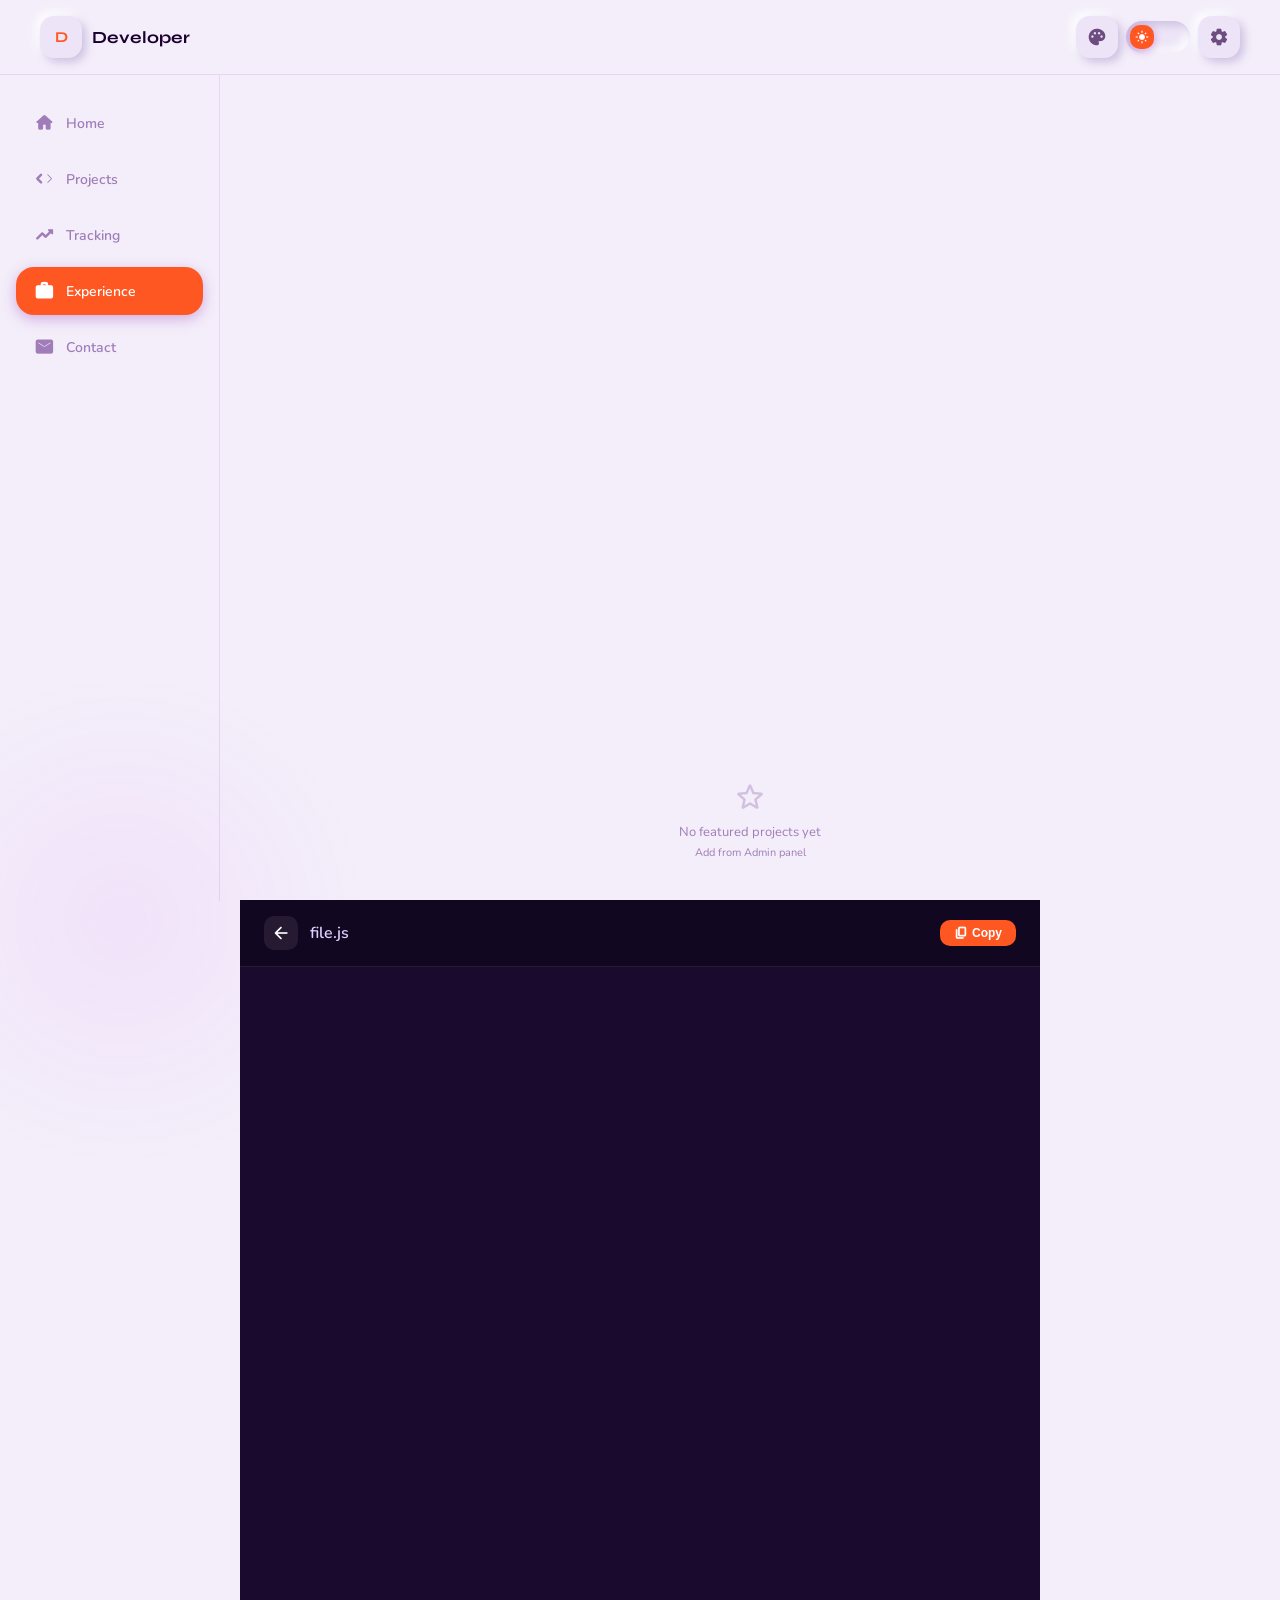
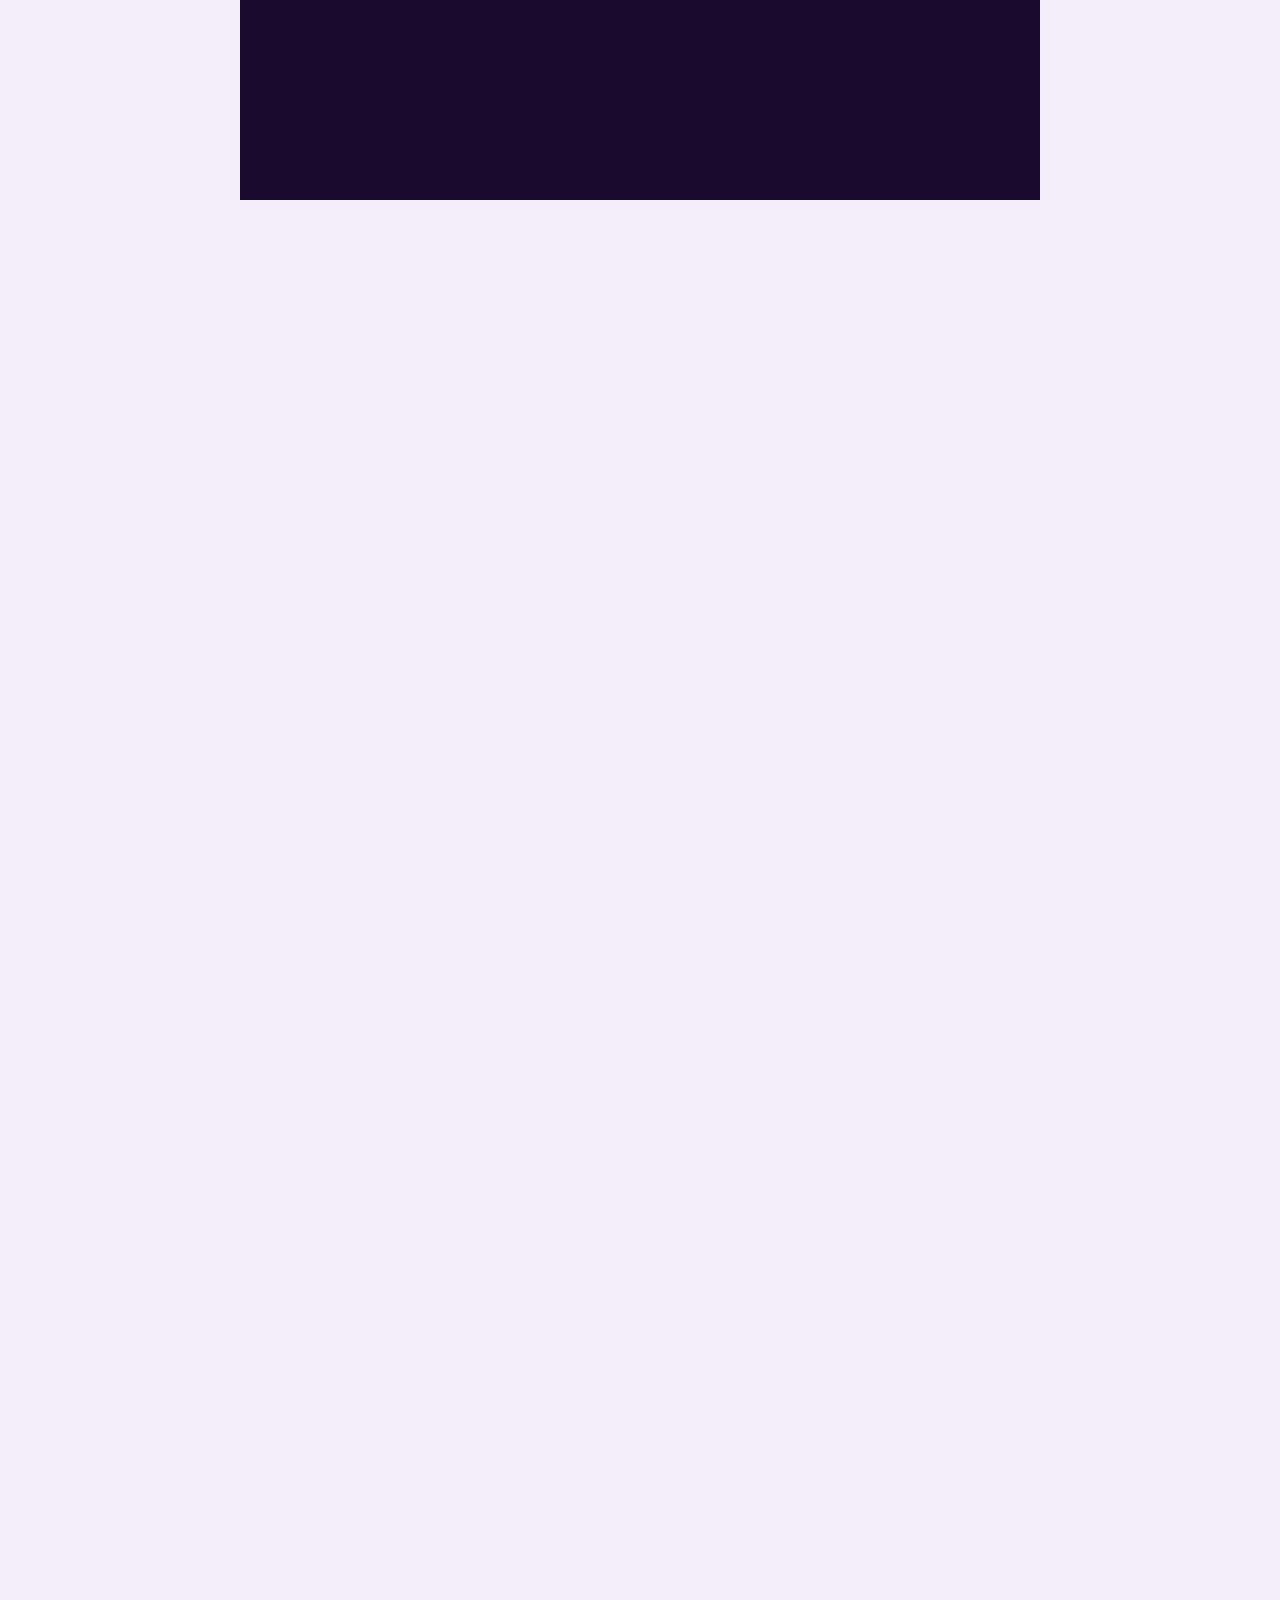
==== commit 25f5dddb: "Add files via upload" ====
--- a/index.html
+++ b/index.html
@@ -1,256 +1,3152 @@
 <!DOCTYPE html>
 <html lang="en" data-theme="light">
 <head>
-  <meta charset="UTF-8" />
-  <meta name="viewport" content="width=device-width, initial-scale=1.0, viewport-fit=cover" />
-  <meta name="theme-color" content="#EEF5EA" />
-  <meta name="description" content="M Rayhan — Aspiring AI Engineer | CSE Student at North Western University, Khulna" />
-  <meta name="apple-mobile-web-app-capable" content="yes" />
-  <meta name="apple-mobile-web-app-status-bar-style" content="default" />
-  <meta property="og:title" content="M Rayhan — Portfolio" />
-  <meta property="og:description" content="Aspiring AI Engineer · NWU Khulna" />
-  <meta property="og:image" content="https://rayhan.iam.bd/image/1772015520268_image.png" />
-
-  <title>M Rayhan — Portfolio</title>
-  <link rel="manifest" href="manifest.json" />
-  <link rel="apple-touch-icon" href="assets/img/icon-192.png" />
-
-  <!-- Fonts -->
-  <link rel="preconnect" href="https://fonts.googleapis.com" />
-  <link rel="preconnect" href="https://fonts.gstatic.com" crossorigin />
-  <link href="https://fonts.googleapis.com/css2?family=Syne:wght@600;700;800&family=Plus+Jakarta+Sans:wght@300;400;500;600;700&family=JetBrains+Mono:wght@400;500;700&display=swap" rel="stylesheet" />
-
-  <!-- Highlight.js -->
-  <link id="hl-light" rel="stylesheet" href="https://cdnjs.cloudflare.com/ajax/libs/highlight.js/11.9.0/styles/atom-one-light.min.css" />
-  <link id="hl-dark"  rel="stylesheet" href="https://cdnjs.cloudflare.com/ajax/libs/highlight.js/11.9.0/styles/atom-one-dark.min.css" disabled />
-  <script src="https://cdnjs.cloudflare.com/ajax/libs/highlight.js/11.9.0/highlight.min.js"></script>
-
-  <!-- Marked.js -->
-  <script src="https://cdn.jsdelivr.net/npm/marked/marked.min.js"></script>
-
-  <!-- CSS -->
-  <link rel="stylesheet" href="assets/css/reset.css" />
-  <link rel="stylesheet" href="assets/css/variables.css" />
-  <link rel="stylesheet" href="assets/css/components.css" />
-  <link rel="stylesheet" href="assets/css/layout.css" />
-  <link rel="stylesheet" href="assets/css/pages/home.css" />
-  <link rel="stylesheet" href="assets/css/pages/pages.css" />
-
-  <style>
-    /* Prevent FOUC */
-    html { background: #EEF5EA; }
-    [data-theme="dark"] { background: #0C1410; }
-  </style>
+<meta charset="UTF-8">
+<meta name="viewport" content="width=device-width, initial-scale=1.0, maximum-scale=1.0, user-scalable=no">
+<title>Portfolio</title>
+<link href="https://fonts.googleapis.com/css2?family=Nunito:wght@300;400;500;600;700&family=Syne:wght@400;600;700;800&display=swap" rel="stylesheet">
+<link href="https://fonts.googleapis.com/icon?family=Material+Icons+Round" rel="stylesheet">
+<style>
+/* Material Colors - Random on each refresh */
+:root {
+  --mc-purple: #9c27b0;
+  --mc-indigo: #3f51b5;
+  --mc-teal: #009688;
+  --mc-deep-orange: #ff5722;
+  --mc-pink: #e91e63;
+  --mc-cyan: #00bcd4;
+  --mc-amber: #ff9800;
+  --mc-deep-purple: #673ab7;
+  --mc-green: #4caf50;
+  --mc-blue: #2196f3;
+}
+
+[data-theme="light"]{--bg:#f3eefa;--bg2:#ede5f7;--bg3:#e4d8f0;--nl:#ffffff;--nd:#cdbfe0;--surface:rgba(243,238,250,0.88);--text:#1c0030;--text2:#6d4c80;--text3:#a07cb8;--loader-bg:#f3eefa;--code-bg:#1a0a2e;}
+[data-theme="dark"]{--bg:#120820;--bg2:#1c1130;--bg3:#261640;--nl:#2d1f45;--nd:#0a0414;--surface:rgba(18,8,32,0.88);--text:#f0e6ff;--text2:#c9a8f0;--text3:#8a6aaa;--loader-bg:#120820;--code-bg:#0d0418;}
+:root{--primary:#9c27b0;--primary2:#ab47bc;--accent:#e040fb;--on-pri:#ffffff;--success:#4caf50;--warn:#ff9800;--info:#2196f3;--radius-sm:12px;--radius-md:18px;--radius-lg:28px;--radius-xl:36px;--shadow-neu:6px 6px 14px var(--nd),-6px -6px 14px var(--nl);--shadow-neu-sm:4px 4px 10px var(--nd),-4px -4px 10px var(--nl);--shadow-neu-in:inset 4px 4px 10px var(--nd),inset -4px -4px 10px var(--nl);--transition:all 0.32s cubic-bezier(0.34,1.2,0.64,1);--transition-fast:all 0.18s ease;--transition-theme:background 0.4s ease,color 0.4s ease,box-shadow 0.4s ease;}
+*{margin:0;padding:0;box-sizing:border-box;-webkit-tap-highlight-color:transparent;}
+html{scroll-behavior:smooth;}
+body{background:var(--bg);color:var(--text);font-family:'Nunito',sans-serif;min-height:100vh;overflow-x:hidden;transition:var(--transition-theme);}
+::-webkit-scrollbar{width:4px;}::-webkit-scrollbar-track{background:var(--bg2);}::-webkit-scrollbar-thumb{background:var(--nd);border-radius:4px;}
+.mi{font-family:'Material Icons Round';font-style:normal;font-size:20px;line-height:1;user-select:none;display:inline-flex;align-items:center;justify-content:center;}
+
+/* Card Soft Shape Background */
+.card-shape-bg {
+  position: absolute;
+  border-radius: 50%;
+  opacity: 0.08;
+  pointer-events: none;
+  filter: blur(2px);
+}
+
+.card-shape-1 {
+  width: 120px;
+  height: 120px;
+  top: -30px;
+  right: -30px;
+  background: var(--primary);
+}
+
+.card-shape-2 {
+  width: 80px;
+  height: 80px;
+  bottom: -20px;
+  left: -20px;
+  background: var(--accent);
+}
+
+.card-shape-3 {
+  width: 60px;
+  height: 60px;
+  top: 50%;
+  left: 60%;
+  background: var(--primary2);
+  transform: translateY(-50%);
+}
+
+/* Color Cycle Animation */
+@keyframes colorPulse {
+  0%, 100% { transform: scale(1); }
+  50% { transform: scale(1.1); }
+}
+
+.color-cycle-btn {
+  position: relative;
+}
+
+.color-cycle-btn:active {
+  animation: colorPulse 0.3s ease;
+}
+
+.color-cycle-btn::after {
+  content: '';
+  position: absolute;
+  inset: -2px;
+  border-radius: 14px;
+  background: linear-gradient(135deg, var(--primary), var(--accent));
+  opacity: 0;
+  z-index: -1;
+  transition: opacity 0.3s ease;
+}
+
+.color-cycle-btn:hover::after {
+  opacity: 0.2;
+}
+
+/* LOADER */
+#loader{position:fixed;inset:0;background:var(--loader-bg);display:flex;flex-direction:column;align-items:center;justify-content:center;z-index:9999;transition:opacity 0.6s ease,transform 0.6s ease;}
+#loader.hide{opacity:0;transform:scale(1.04);pointer-events:none;}
+.loader-orb{width:72px;height:72px;border-radius:50%;position:relative;background:conic-gradient(var(--primary) 0deg,var(--accent) 120deg,transparent 120deg);animation:orbSpin 1.2s linear infinite;}
+.loader-orb::after{content:'';position:absolute;inset:8px;border-radius:50%;background:var(--loader-bg);}
+.loader-orb::before{content:'';position:absolute;inset:-4px;border-radius:50%;background:conic-gradient(transparent 0deg,rgba(224,64,251,0.18) 120deg,transparent 240deg);animation:orbSpin 2s linear infinite reverse;}
+@keyframes orbSpin{to{transform:rotate(360deg);}}
+.loader-name{font-family:'Syne',sans-serif;font-size:20px;font-weight:800;color:var(--primary);margin-top:20px;letter-spacing:0.04em;animation:breathe 1.6s ease-in-out infinite;}
+.loader-sub{font-size:12px;color:var(--text3);margin-top:6px;letter-spacing:0.08em;}
+@keyframes breathe{0%,100%{opacity:0.5;}50%{opacity:1;}}
+.loader-dots{display:flex;gap:6px;margin-top:16px;}
+.loader-dot{width:7px;height:7px;border-radius:50%;background:var(--primary);animation:dotBounce 1.2s ease-in-out infinite;}
+.loader-dot:nth-child(2){animation-delay:0.15s;background:var(--accent);}
+.loader-dot:nth-child(3){animation-delay:0.30s;background:var(--primary2);}
+@keyframes dotBounce{0%,80%,100%{transform:scale(0.6);opacity:0.4;}40%{transform:scale(1);opacity:1;}}
+
+/* APP */
+#app{max-width:420px;margin:0 auto;min-height:100vh;position:relative;background:var(--bg);transition:var(--transition-theme);}
+
+/* Desktop Sidebar - Hidden on mobile */
+.desktop-sidebar {
+  display: none;
+}
+
+/* TOPBAR */
+.topbar{position:sticky;top:0;z-index:100;background:var(--surface);backdrop-filter:blur(24px);-webkit-backdrop-filter:blur(24px);padding:12px 16px 10px;display:flex;align-items:center;justify-content:space-between;border-bottom:1px solid rgba(156,39,176,0.12);transition:var(--transition-theme);}
+.topbar-left{display:flex;align-items:center;gap:10px;}
+.topbar-avatar{width:36px;height:36px;border-radius:12px;background:var(--bg2);box-shadow:var(--shadow-neu-sm);display:flex;align-items:center;justify-content:center;font-family:'Syne',sans-serif;font-size:13px;font-weight:700;color:var(--primary);overflow:hidden;transition:var(--transition-theme);}
+.topbar-avatar img{width:100%;height:100%;object-fit:cover;}
+.topbar-name{font-family:'Syne',sans-serif;font-size:15px;font-weight:700;color:var(--text);}
+.topbar-right{display:flex;gap:8px;align-items:center;}
+.topbar-btn{width:36px;height:36px;border-radius:12px;background:var(--bg2);box-shadow:var(--shadow-neu-sm);border:none;display:flex;align-items:center;justify-content:center;cursor:pointer;transition:var(--transition-fast);color:var(--text2);}
+.topbar-btn:active{box-shadow:var(--shadow-neu-in);}
+
+/* THEME TOGGLE */
+.theme-toggle{width:64px;height:32px;border-radius:16px;background:var(--bg2);box-shadow:var(--shadow-neu-in);border:none;cursor:pointer;position:relative;display:flex;align-items:center;padding:0 4px;transition:var(--transition-fast);}
+.theme-thumb{width:24px;height:24px;border-radius:10px;background:var(--primary);box-shadow:0 2px 8px rgba(156,39,176,0.4);display:flex;align-items:center;justify-content:center;position:absolute;left:4px;transition:transform 0.35s cubic-bezier(0.34,1.4,0.64,1);}
+[data-theme="dark"] .theme-thumb{transform:translateX(32px);}
+.theme-thumb .mi{font-size:14px;color:#fff;}
+
+/* PAGES */
+.section{padding:0 16px 20px;}
+
+/* MAIN CONTENT */
+.main-content{padding-bottom:100px;}
+
+/* SCROLL REVEAL */
+.reveal{opacity:0;transform:translateY(28px);transition:opacity 0.55s ease,transform 0.55s cubic-bezier(0.34,1.1,0.64,1);}
+.reveal.visible{opacity:1;transform:translateY(0);}
+.reveal-delay-1{transition-delay:0.06s;}.reveal-delay-2{transition-delay:0.12s;}.reveal-delay-3{transition-delay:0.18s;}.reveal-delay-4{transition-delay:0.24s;}.reveal-delay-5{transition-delay:0.30s;}
+
+/* BOTTOM NAV */
+.bottom-nav{position:fixed;bottom:0;left:50%;transform:translateX(-50%);width:100%;max-width:420px;background:var(--surface);backdrop-filter:blur(24px);-webkit-backdrop-filter:blur(24px);border-top:1px solid rgba(156,39,176,0.12);padding:6px 0 16px;display:flex;justify-content:space-around;z-index:100;}
+.bnav-item{display:flex;flex-direction:column;align-items:center;gap:2px;border:none;background:none;cursor:pointer;padding:6px 14px;border-radius:16px;transition:var(--transition-fast);color:var(--text3);}
+.bnav-item.active{color:var(--primary);}
+.bnav-item.active .bnav-icon-wrap{background:rgba(156,39,176,0.12);border-radius:12px;transform:scale(1.08);}
+.bnav-icon-wrap{width:32px;height:24px;display:flex;align-items:center;justify-content:center;border-radius:12px;transition:var(--transition);}
+.bnav-icon-wrap .mi{font-size:22px;}
+.bnav-label{font-size:10px;font-weight:600;letter-spacing:0.02em;}
+
+/* CARDS */
+.card{background:var(--bg);border-radius:var(--radius-lg);box-shadow:var(--shadow-neu);padding:20px;margin-bottom:14px;transition:var(--transition-theme);position:relative;overflow:hidden;}
+.card::before{content:'';position:absolute;width:100px;height:100px;border-radius:50%;background:var(--primary);opacity:0.06;top:-25px;right:-25px;filter:blur(1px);pointer-events:none;}
+.card::after{content:'';position:absolute;width:60px;height:60px;border-radius:50%;background:var(--accent);opacity:0.05;bottom:-15px;left:-15px;filter:blur(1px);pointer-events:none;}
+.card-inset{background:var(--bg2);border-radius:var(--radius-md);box-shadow:var(--shadow-neu-in);padding:14px 16px;transition:var(--transition-theme);position:relative;overflow:hidden;}
+.card-inset::before{content:'';position:absolute;width:50px;height:50px;border-radius:50%;background:var(--primary);opacity:0.04;top:-10px;left:50%;filter:blur(1px);pointer-events:none;}
+
+/* HERO */
+.hero-card{background:var(--bg);border-radius:var(--radius-xl);box-shadow:var(--shadow-neu);margin-top:14px;margin-bottom:14px;overflow:hidden;position:relative;transition:var(--transition-theme);}
+.hero-card::before{content:'';position:absolute;width:150px;height:150px;border-radius:50%;background:var(--primary);opacity:0.05;top:10%;right:-50px;filter:blur(2px);pointer-events:none;z-index:1;}
+.hero-card::after{content:'';position:absolute;width:100px;height:100px;border-radius:50%;background:var(--accent);opacity:0.04;bottom:20%;left:-30px;filter:blur(2px);pointer-events:none;z-index:1;}
+.hero-img-wrap{width:100%;height:200px;position:relative;overflow:hidden;background:linear-gradient(135deg,var(--bg3) 0%,var(--bg2) 100%);}
+.hero-img-wrap img{width:100%;height:100%;object-fit:cover;transition:transform 0.6s ease;}
+.hero-card:hover .hero-img-wrap img{transform:scale(1.03);}
+.hero-img-placeholder{width:100%;height:100%;display:flex;flex-direction:column;align-items:center;justify-content:center;gap:8px;}
+.hero-img-placeholder .mi{font-size:40px;color:var(--primary);opacity:0.4;}
+.hero-img-placeholder span{font-size:12px;color:var(--text3);}
+.hero-img-overlay{position:absolute;bottom:0;left:0;right:0;height:80px;background:linear-gradient(transparent,var(--bg));}
+.hero-body{padding:20px 24px 24px;position:relative;z-index:2;}
+.hero-badge{display:inline-flex;align-items:center;gap:6px;background:var(--bg2);box-shadow:var(--shadow-neu-sm);padding:5px 12px;border-radius:20px;font-size:11px;color:var(--success);font-weight:600;margin-bottom:16px;letter-spacing:0.03em;}
+.hero-badge-dot{width:7px;height:7px;border-radius:50%;background:var(--success);animation:pulse 2s infinite;}
+@keyframes pulse{0%,100%{opacity:1;transform:scale(1);}50%{opacity:0.5;transform:scale(1.3);}}
+.hero-name{font-family:'Syne',sans-serif;font-size:30px;font-weight:800;color:var(--text);line-height:1.1;margin-bottom:5px;}
+.hero-name span{color:var(--primary);}
+.hero-role{font-size:14px;color:var(--text2);font-weight:500;margin-bottom:14px;}
+.hero-bio{font-size:13px;color:var(--text3);line-height:1.7;margin-bottom:20px;}
+.hero-actions{display:flex;gap:10px;}
+
+/* BUTTONS */
+.btn-primary{flex:1;padding:13px;border-radius:var(--radius-md);background:var(--primary);color:#fff;border:none;font-family:'Nunito',sans-serif;font-size:13px;font-weight:700;cursor:pointer;box-shadow:0 4px 16px rgba(156,39,176,0.35);transition:var(--transition);letter-spacing:0.03em;display:flex;align-items:center;justify-content:center;gap:6px;position:relative;overflow:hidden;}
+.btn-primary::before{content:'';position:absolute;width:60px;height:60px;border-radius:50%;background:rgba(255,255,255,0.1);top:-30px;right:-20px;pointer-events:none;}
+.btn-primary:active{transform:scale(0.97);}
+.btn-neu{flex:1;padding:12px;border-radius:var(--radius-md);background:var(--bg);color:var(--primary);border:none;font-family:'Nunito',sans-serif;font-size:13px;font-weight:700;cursor:pointer;box-shadow:var(--shadow-neu-sm);transition:var(--transition-fast);letter-spacing:0.03em;display:flex;align-items:center;justify-content:center;gap:6px;position:relative;overflow:hidden;}
+.btn-neu::before{content:'';position:absolute;width:40px;height:40px;border-radius:50%;background:var(--primary);opacity:0.05;top:-15px;left:-15px;pointer-events:none;}
+.btn-neu:active{box-shadow:var(--shadow-neu-in);}
+
+/* STATS */
+.stat-row{display:flex;gap:10px;margin-bottom:14px;}
+.stat-chip{flex:1;background:var(--bg);border-radius:var(--radius-md);box-shadow:var(--shadow-neu-sm);padding:14px 10px;text-align:center;transition:var(--transition-theme);position:relative;overflow:hidden;}
+.stat-chip::before{content:'';position:absolute;width:50px;height:50px;border-radius:50%;background:var(--primary);opacity:0.06;top:-20px;right:-15px;pointer-events:none;}
+.stat-chip::after{content:'';position:absolute;width:30px;height:30px;border-radius:50%;background:var(--accent);opacity:0.05;bottom:-10px;left:-10px;pointer-events:none;}
+.stat-chip-n{font-family:'Syne',sans-serif;font-size:22px;font-weight:800;color:var(--primary);position:relative;z-index:1;}
+.stat-chip-l{font-size:10px;color:var(--text3);font-weight:600;margin-top:3px;letter-spacing:0.04em;position:relative;z-index:1;}
+
+/* SKILLS */
+.skills-wrap{display:flex;flex-wrap:wrap;gap:8px;margin-top:4px;}
+.skill-pill{padding:7px 14px;border-radius:20px;background:var(--bg2);box-shadow:var(--shadow-neu-sm);font-size:11px;font-weight:700;color:var(--primary);letter-spacing:0.03em;transition:var(--transition-theme);}
+
+/* SKILL CARDS */
+.skills-grid{display:grid;grid-template-columns:repeat(4,1fr);gap:10px;margin-top:4px;}
+.skill-card{background:var(--bg);border-radius:var(--radius-md);box-shadow:var(--shadow-neu-sm);padding:16px 10px;text-align:center;transition:var(--transition),var(--transition-theme);position:relative;overflow:hidden;}
+.skill-card::before{content:'';position:absolute;width:50px;height:50px;border-radius:50%;background:var(--primary);opacity:0.06;top:-20px;right:-15px;pointer-events:none;}
+.skill-card:active{box-shadow:var(--shadow-neu-in);transform:scale(0.97);}
+.skill-icon{width:44px;height:44px;border-radius:14px;background:var(--bg2);box-shadow:var(--shadow-neu-sm);display:flex;align-items:center;justify-content:center;margin:0 auto 10px;color:var(--primary);transition:var(--transition-theme);}
+.skill-icon .mi{font-size:22px;}
+.skill-name{font-size:11px;font-weight:700;color:var(--text);letter-spacing:0.02em;}
+
+/* FEATURED PROJECT CARDS */
+.featured-card{background:var(--bg);border-radius:var(--radius-lg);box-shadow:var(--shadow-neu);padding:0;margin-bottom:12px;display:flex;overflow:hidden;transition:var(--transition-fast),background 0.4s ease,box-shadow 0.4s ease;position:relative;cursor:pointer;}
+.featured-card::before{content:'';position:absolute;width:80px;height:80px;border-radius:50%;background:var(--primary);opacity:0.05;top:-25px;right:-25px;pointer-events:none;}
+.featured-card:active{box-shadow:var(--shadow-neu-in);transform:scale(0.98);}
+.featured-thumb{width:100px;height:100px;flex-shrink:0;background:var(--bg2);display:flex;align-items:center;justify-content:center;overflow:hidden;}
+.featured-thumb img{width:100%;height:100%;object-fit:cover;}
+.featured-thumb .mi{font-size:32px;color:var(--primary);opacity:0.4;}
+.featured-content{flex:1;padding:14px 16px;display:flex;flex-direction:column;justify-content:center;min-width:0;}
+.featured-name{font-family:'Syne',sans-serif;font-size:15px;font-weight:700;color:var(--text);margin-bottom:4px;white-space:nowrap;overflow:hidden;text-overflow:ellipsis;}
+.featured-desc{font-size:12px;color:var(--text3);line-height:1.5;display:-webkit-box;-webkit-line-clamp:2;-webkit-box-orient:vertical;overflow:hidden;}
+
+/* SECTION */
+.sec-header{display:flex;align-items:center;justify-content:space-between;margin:20px 0 12px;}
+.sec-title{font-family:'Syne',sans-serif;font-size:18px;font-weight:800;color:var(--text);}
+.sec-more{font-size:12px;color:var(--primary);font-weight:700;background:var(--bg2);border:none;cursor:pointer;padding:8px 14px;border-radius:20px;box-shadow:var(--shadow-neu-sm);transition:var(--transition-fast);display:flex;align-items:center;gap:4px;}
+.sec-more:active{box-shadow:var(--shadow-neu-in);}
+.sec-more .mi{font-size:14px;}
+
+/* PROJECT CARD */
+.proj-card{background:var(--bg);border-radius:var(--radius-lg);box-shadow:var(--shadow-neu);padding:18px 20px;margin-bottom:12px;cursor:pointer;transition:var(--transition-fast),var(--transition-theme);position:relative;overflow:hidden;}
+.proj-card::before{content:'';position:absolute;width:80px;height:80px;border-radius:50%;background:var(--primary);opacity:0.05;top:-20px;right:-20px;filter:blur(1px);pointer-events:none;}
+.proj-card::after{content:'';position:absolute;bottom:0;left:0;right:0;height:3px;background:linear-gradient(90deg,var(--primary),var(--accent));opacity:0;transition:var(--transition-fast);z-index:2;}
+.proj-card:hover::after{opacity:1;}
+.proj-card:hover{transform:translateY(-2px);}
+.proj-card:active{transform:scale(0.98);box-shadow:var(--shadow-neu-in);}
+.proj-top{display:flex;align-items:flex-start;justify-content:space-between;margin-bottom:10px;position:relative;z-index:1;}
+.proj-icon{width:42px;height:42px;border-radius:14px;background:var(--bg2);box-shadow:var(--shadow-neu-sm);display:flex;align-items:center;justify-content:center;color:var(--primary);transition:var(--transition-theme);position:relative;overflow:hidden;}
+.proj-icon::before{content:'';position:absolute;width:30px;height:30px;border-radius:50%;background:var(--primary);opacity:0.08;bottom:-10px;right:-10px;}
+.proj-icon .mi{font-size:22px;position:relative;z-index:1;}
+.proj-stars{display:flex;align-items:center;gap:4px;font-size:12px;color:var(--text3);font-weight:600;}
+.proj-stars .mi{font-size:14px;color:#f9a825;}
+.proj-name{font-family:'Syne',sans-serif;font-size:16px;font-weight:700;color:var(--text);margin-bottom:5px;position:relative;z-index:1;}
+.proj-desc{font-size:12px;color:var(--text3);line-height:1.6;margin-bottom:12px;position:relative;z-index:1;}
+.proj-meta{display:flex;gap:8px;flex-wrap:wrap;align-items:center;position:relative;z-index:1;}
+.proj-tag{padding:4px 10px;border-radius:10px;background:var(--bg2);box-shadow:var(--shadow-neu-sm);font-size:10px;color:var(--text2);font-weight:700;}
+.proj-lang{display:flex;align-items:center;gap:5px;padding:4px 10px;border-radius:10px;font-size:10px;font-weight:700;}
+.lang-dot{width:8px;height:8px;border-radius:50%;}
+
+/* TRACKING */
+.track-header{background:var(--bg);border-radius:var(--radius-xl);box-shadow:var(--shadow-neu);padding:20px;margin-bottom:14px;transition:var(--transition-theme);position:relative;overflow:hidden;}
+.track-header::before{content:'';position:absolute;width:120px;height:120px;border-radius:50%;background:var(--primary);opacity:0.05;top:-40px;right:-40px;filter:blur(2px);pointer-events:none;}
+.track-header::after{content:'';position:absolute;width:80px;height:80px;border-radius:50%;background:var(--accent);opacity:0.04;bottom:-30px;left:-20px;filter:blur(2px);pointer-events:none;}
+.track-label{font-size:11px;color:var(--text3);font-weight:600;letter-spacing:0.06em;text-transform:uppercase;margin-bottom:6px;display:flex;align-items:center;gap:5px;position:relative;z-index:1;}
+.track-label .mi{font-size:15px;color:var(--primary);}
+.track-current{font-family:'Syne',sans-serif;font-size:20px;font-weight:700;color:var(--text);position:relative;z-index:1;}
+.track-sub{font-size:12px;color:var(--text2);margin-top:4px;position:relative;z-index:1;}
+.track-progress{margin-top:16px;background:var(--bg2);border-radius:20px;height:8px;box-shadow:var(--shadow-neu-in);overflow:hidden;position:relative;z-index:1;}
+.track-bar{height:100%;border-radius:20px;background:linear-gradient(90deg,var(--primary),var(--accent));transition:width 1.2s cubic-bezier(0.34,1.2,0.64,1);}
+.track-pct{font-size:12px;color:var(--primary);font-weight:700;margin-top:8px;text-align:right;position:relative;z-index:1;}
+.track-log{background:var(--bg);border-radius:var(--radius-lg);box-shadow:var(--shadow-neu);overflow:hidden;margin-bottom:14px;transition:var(--transition-theme);position:relative;}
+.track-log::before{content:'';position:absolute;width:60px;height:60px;border-radius:50%;background:var(--primary);opacity:0.04;top:20px;right:-20px;pointer-events:none;}
+.track-log-header{padding:16px 20px;display:flex;align-items:center;justify-content:space-between;border-bottom:1px solid rgba(156,39,176,0.1);position:relative;z-index:1;}
+.track-log-title{font-family:'Syne',sans-serif;font-size:15px;font-weight:700;color:var(--text);}
+.track-entry{padding:14px 20px;border-bottom:1px solid rgba(156,39,176,0.08);display:flex;gap:12px;align-items:flex-start;}
+.track-entry:last-child{border-bottom:none;}
+.track-entry-dot{width:10px;height:10px;border-radius:50%;background:var(--primary);flex-shrink:0;margin-top:5px;box-shadow:0 0 0 3px rgba(156,39,176,0.15);}
+.track-entry-date{font-size:10px;color:var(--text3);font-weight:600;margin-bottom:3px;}
+.track-entry-text{font-size:13px;color:var(--text);font-weight:500;}
+.track-entry-tag{display:inline-block;margin-top:5px;padding:3px 9px;border-radius:8px;font-size:10px;font-weight:700;background:rgba(156,39,176,0.12);color:var(--primary);}
+
+/* EXPERIENCE */
+.exp-card{background:var(--bg);border-radius:var(--radius-lg);box-shadow:var(--shadow-neu);padding:18px 20px;margin-bottom:12px;display:flex;gap:14px;transition:var(--transition-theme);}
+.exp-icon{width:44px;height:44px;flex-shrink:0;border-radius:14px;background:var(--bg2);box-shadow:var(--shadow-neu-sm);display:flex;align-items:center;justify-content:center;color:var(--primary);transition:var(--transition-theme);}
+.exp-icon .mi{font-size:22px;}
+.exp-title{font-family:'Syne',sans-serif;font-size:15px;font-weight:700;color:var(--text);}
+.exp-place{font-size:12px;color:var(--primary);font-weight:600;margin-top:2px;}
+.exp-date{font-size:11px;color:var(--text3);margin-top:4px;display:flex;align-items:center;gap:4px;}
+.exp-date .mi{font-size:13px;}
+.exp-desc{font-size:12px;color:var(--text2);line-height:1.6;margin-top:8px;}
+
+/* EDUCATION CARD - BIG */
+.edu-card{background:var(--bg);border-radius:var(--radius-xl);box-shadow:var(--shadow-neu);padding:24px;margin-bottom:12px;position:relative;overflow:hidden;transition:var(--transition-theme);}
+.edu-card::before{content:'';position:absolute;width:120px;height:120px;border-radius:50%;background:linear-gradient(135deg,#4267B2,#898F9C);opacity:0.08;top:-30px;right:-30px;pointer-events:none;}
+.edu-card::after{content:'';position:absolute;width:80px;height:80px;border-radius:50%;background:linear-gradient(135deg,#4267B2,#898F9C);opacity:0.06;bottom:-20px;left:-20px;pointer-events:none;}
+.edu-header{display:flex;align-items:flex-start;gap:16px;margin-bottom:16px;position:relative;z-index:1;}
+.edu-icon-wrap{width:56px;height:56px;border-radius:16px;background:linear-gradient(135deg,#4267B2,#898F9C);display:flex;align-items:center;justify-content:center;flex-shrink:0;box-shadow:0 4px 12px rgba(66,103,178,0.25);}
+.edu-icon-wrap .mi{font-size:28px;color:#fff;}
+.edu-info{flex:1;}
+.edu-degree{font-family:'Syne',sans-serif;font-size:18px;font-weight:800;color:var(--text);line-height:1.3;}
+.edu-school{font-size:14px;color:#4267B2;font-weight:600;margin-top:4px;}
+.edu-year{font-size:12px;color:var(--text3);margin-top:6px;display:flex;align-items:center;gap:4px;}
+.edu-year .mi{font-size:14px;}
+.edu-desc{font-size:13px;color:var(--text2);line-height:1.7;margin-top:12px;padding-top:12px;border-top:1px solid rgba(66,103,178,0.15);position:relative;z-index:1;}
+
+/* CONTACT */
+.contact-btn{background:var(--bg);border-radius:var(--radius-lg);box-shadow:var(--shadow-neu);padding:16px 20px;margin-bottom:10px;display:flex;align-items:center;gap:14px;border:none;cursor:pointer;width:100%;transition:var(--transition-fast),var(--transition-theme);position:relative;overflow:hidden;}
+.contact-btn:active{box-shadow:var(--shadow-neu-in);transform:scale(0.98);}
+.contact-btn:hover{transform:translateY(-2px);}
+
+/* Email Background Texture */
+.contact-btn.email::before{content:'';position:absolute;inset:0;background:linear-gradient(135deg,rgba(234,67,53,0.05) 0%,rgba(234,67,53,0.02) 100%);pointer-events:none;}
+.contact-btn.email .contact-icon{background:linear-gradient(135deg,#EA4335,#FBBC05);color:#fff;box-shadow:0 4px 12px rgba(234,67,53,0.3);}
+
+/* WhatsApp Background Texture */
+.contact-btn.whatsapp::before{content:'';position:absolute;inset:0;background:linear-gradient(135deg,rgba(37,211,102,0.06) 0%,rgba(37,211,102,0.02) 100%);pointer-events:none;}
+.contact-btn.whatsapp .contact-icon{background:linear-gradient(135deg,#25D366,#128C7E);color:#fff;box-shadow:0 4px 12px rgba(37,211,102,0.3);}
+
+/* Facebook Background Texture */
+.contact-btn.facebook::before{content:'';position:absolute;inset:0;background:linear-gradient(135deg,rgba(24,119,242,0.06) 0%,rgba(24,119,242,0.02) 100%);pointer-events:none;}
+.contact-btn.facebook .contact-icon{background:linear-gradient(135deg,#1877F2,#4267B2);color:#fff;box-shadow:0 4px 12px rgba(24,119,242,0.3);}
+
+.contact-icon{width:46px;height:46px;border-radius:14px;background:var(--bg2);box-shadow:var(--shadow-neu-sm);display:flex;align-items:center;justify-content:center;flex-shrink:0;color:var(--primary);transition:var(--transition-theme);position:relative;z-index:1;}
+.contact-icon .mi{font-size:24px;}
+.contact-label{font-size:14px;font-weight:700;color:var(--text);text-align:left;position:relative;z-index:1;}
+.contact-val{font-size:12px;color:var(--text3);text-align:left;margin-top:2px;position:relative;z-index:1;}
+.contact-arrow{margin-left:auto;color:var(--text3);position:relative;z-index:1;}
+.contact-arrow .mi{font-size:20px;}
+
+/* REPO VIEWER */
+#repo-view{position:fixed;inset:0;background:var(--bg);z-index:500;transform:translateY(100%);transition:transform 0.42s cubic-bezier(0.34,1.15,0.64,1);overflow-y:auto;max-width:420px;margin:0 auto;}
+#repo-view.open{transform:translateY(0);}
+.rv-topbar{position:sticky;top:0;background:var(--surface);backdrop-filter:blur(20px);padding:12px 16px;display:flex;align-items:center;gap:12px;border-bottom:1px solid rgba(156,39,176,0.12);z-index:10;}
+.rv-back{width:36px;height:36px;border-radius:12px;background:var(--bg2);box-shadow:var(--shadow-neu-sm);border:none;cursor:pointer;display:flex;align-items:center;justify-content:center;color:var(--text2);transition:var(--transition-fast);}
+.rv-back:active{box-shadow:var(--shadow-neu-in);}
+.rv-repo-name{font-family:'Syne',sans-serif;font-size:16px;font-weight:700;color:var(--text);}
+.rv-content{padding:16px;}
+.rv-file-row{display:flex;align-items:center;gap:12px;padding:12px 16px;border-radius:var(--radius-md);background:var(--bg);box-shadow:var(--shadow-neu-sm);margin-bottom:8px;cursor:pointer;transition:var(--transition-fast),var(--transition-theme);}
+.rv-file-row:active{box-shadow:var(--shadow-neu-in);}
+.rv-file-icon{display:flex;align-items:center;justify-content:center;color:var(--primary);}
+.rv-file-icon .mi{font-size:20px;}
+.rv-file-name{font-size:13px;font-weight:600;color:var(--text);}
+.rv-file-meta{font-size:11px;color:var(--text3);margin-top:2px;}
+.rv-breadcrumb{display:flex;align-items:center;gap:6px;padding:10px 0;margin-bottom:12px;overflow-x:auto;scrollbar-width:none;}
+.rv-breadcrumb::-webkit-scrollbar{display:none;}
+.rv-bc-item{font-size:12px;font-weight:600;color:var(--primary);cursor:pointer;white-space:nowrap;padding:4px 10px;border-radius:10px;background:var(--bg2);box-shadow:var(--shadow-neu-sm);}
+.rv-bc-sep{color:var(--text3);display:flex;align-items:center;}
+.rv-bc-sep .mi{font-size:16px;}
+
+/* ALL PROJECTS OVERLAY */
+#all-projects-view{position:fixed;inset:0;background:var(--bg);z-index:450;transform:translateY(100%);transition:transform 0.42s cubic-bezier(0.34,1.15,0.64,1);overflow:hidden;display:flex;flex-direction:column;max-width:420px;margin:0 auto;}
+#all-projects-view.open{transform:translateY(0);}
+.apv-topbar{position:sticky;top:0;background:var(--surface);backdrop-filter:blur(20px);padding:12px 16px;display:flex;align-items:center;gap:12px;border-bottom:1px solid rgba(156,39,176,0.12);z-index:10;}
+.apv-title{font-family:'Syne',sans-serif;font-size:18px;font-weight:800;color:var(--text);flex:1;}
+.apv-search{display:flex;align-items:center;gap:8px;padding:12px 16px;background:var(--bg2);margin:12px 16px;border-radius:var(--radius-md);box-shadow:var(--shadow-neu-in);}
+.apv-input{flex:1;border:none;background:transparent;font-family:'Nunito',sans-serif;font-size:14px;color:var(--text);outline:none;}
+.apv-input::placeholder{color:var(--text3);}
+.apv-content{flex:1;overflow-y:auto;padding:0 16px 100px;}
+.apv-card{background:var(--bg);border-radius:var(--radius-lg);box-shadow:var(--shadow-neu);padding:16px 18px;margin-bottom:12px;cursor:pointer;transition:var(--transition-fast),var(--transition-theme);position:relative;overflow:hidden;}
+.apv-card::before{content:'';position:absolute;width:80px;height:80px;border-radius:50%;background:var(--primary);opacity:0.05;top:-20px;right:-20px;pointer-events:none;}
+.apv-card:active{box-shadow:var(--shadow-neu-in);transform:scale(0.98);}
+.apv-card-top{display:flex;align-items:flex-start;justify-content:space-between;margin-bottom:8px;}
+.apv-card-icon{width:40px;height:40px;border-radius:12px;background:var(--bg2);box-shadow:var(--shadow-neu-sm);display:flex;align-items:center;justify-content:center;color:var(--primary);}
+.apv-card-icon .mi{font-size:20px;}
+.apv-card-stars{display:flex;align-items:center;gap:4px;font-size:12px;color:var(--text3);font-weight:600;}
+.apv-card-stars .mi{font-size:14px;color:#f9a825;}
+.apv-card-name{font-family:'Syne',sans-serif;font-size:15px;font-weight:700;color:var(--text);margin-bottom:4px;}
+.apv-card-desc{font-size:12px;color:var(--text3);line-height:1.5;margin-bottom:10px;display:-webkit-box;-webkit-line-clamp:2;-webkit-box-orient:vertical;overflow:hidden;}
+.apv-card-meta{display:flex;gap:8px;flex-wrap:wrap;align-items:center;}
+.apv-card-lang{display:flex;align-items:center;gap:5px;padding:4px 10px;border-radius:10px;font-size:10px;font-weight:700;background:var(--bg2);box-shadow:var(--shadow-neu-sm);}
+.apv-card-tag{padding:4px 10px;border-radius:10px;background:var(--bg2);box-shadow:var(--shadow-neu-sm);font-size:10px;color:var(--text2);font-weight:700;}
+
+/* CODE VIEWER */
+#code-view{position:fixed;inset:0;background:var(--code-bg);z-index:600;transform:translateY(100%);transition:transform 0.42s cubic-bezier(0.34,1.15,0.64,1);overflow:hidden;display:flex;flex-direction:column;max-width:420px;margin:0 auto;}
+#code-view.open{transform:translateY(0);}
+.cv-topbar{background:rgba(0,0,0,0.3);padding:12px 16px;display:flex;align-items:center;gap:12px;border-bottom:1px solid rgba(255,255,255,0.08);flex-shrink:0;}
+.cv-back{width:34px;height:34px;border-radius:10px;background:rgba(255,255,255,0.08);border:none;cursor:pointer;color:#fff;display:flex;align-items:center;justify-content:center;}
+.cv-filename{font-size:14px;font-weight:600;color:#e0d0ff;flex:1;overflow:hidden;text-overflow:ellipsis;white-space:nowrap;}
+.cv-copy{padding:6px 14px;border-radius:10px;background:var(--primary);color:#fff;border:none;font-size:12px;font-weight:700;cursor:pointer;transition:var(--transition-fast);display:flex;align-items:center;gap:4px;}
+.cv-copy:active{transform:scale(0.96);}
+.cv-copy .mi{font-size:14px;}
+.cv-code-wrap{flex:1;overflow-y:auto;padding:16px;}
+.cv-code-wrap pre{font-family:'Courier New',monospace;font-size:12px;line-height:1.7;color:#e0d0ff;white-space:pre-wrap;word-break:break-all;}
+.cv-line-nums{display:inline-block;width:32px;color:#6b4f8a;user-select:none;margin-right:12px;text-align:right;}
+
+/* ADMIN */
+#admin-panel{position:fixed;inset:0;background:var(--bg);z-index:700;transform:translateX(100%);transition:transform 0.42s cubic-bezier(0.34,1.15,0.64,1);overflow-y:auto;max-width:420px;margin:0 auto;}
+#admin-panel.open{transform:translateX(0);}
+.admin-topbar{position:sticky;top:0;background:var(--surface);backdrop-filter:blur(20px);padding:12px 16px;display:flex;align-items:center;justify-content:space-between;border-bottom:1px solid rgba(156,39,176,0.12);z-index:10;}
+.admin-title{font-family:'Syne',sans-serif;font-size:17px;font-weight:800;color:var(--text);display:flex;align-items:center;gap:8px;}
+.admin-title .mi{color:var(--primary);}
+.admin-content{padding:16px 16px 100px;}
+.input-group{margin-bottom:14px;}
+.input-label{font-size:12px;font-weight:700;color:var(--text2);margin-bottom:6px;letter-spacing:0.04em;display:flex;align-items:center;gap:4px;}
+.input-label .mi{font-size:15px;color:var(--primary);}
+.neu-input{width:100%;padding:13px 16px;border:none;border-radius:var(--radius-md);background:var(--bg2);box-shadow:var(--shadow-neu-in);font-family:'Nunito',sans-serif;font-size:14px;color:var(--text);outline:none;transition:var(--transition-fast),var(--transition-theme);}
+.neu-input:focus{box-shadow:inset 4px 4px 10px var(--nd),inset -4px -4px 10px var(--nl),0 0 0 2px rgba(156,39,176,0.25);}
+.neu-textarea{width:100%;padding:13px 16px;border:none;border-radius:var(--radius-md);background:var(--bg2);box-shadow:var(--shadow-neu-in);font-family:'Nunito',sans-serif;font-size:13px;color:var(--text);outline:none;resize:vertical;min-height:90px;transition:var(--transition-fast),var(--transition-theme);}
+.admin-section-title{font-family:'Syne',sans-serif;font-size:15px;font-weight:700;color:var(--text);margin:20px 0 12px;padding-bottom:8px;border-bottom:2px solid var(--bg3);display:flex;align-items:center;gap:8px;}
+.admin-section-title .mi{color:var(--primary);}
+.toggle-row{display:flex;align-items:center;justify-content:space-between;padding:12px 0;border-bottom:1px solid rgba(156,39,176,0.1);}
+.toggle-label{font-size:13px;color:var(--text);font-weight:500;}
+.toggle{width:44px;height:24px;border-radius:12px;background:var(--bg2);box-shadow:var(--shadow-neu-in);position:relative;cursor:pointer;transition:var(--transition-fast);}
+.toggle.on{background:var(--primary);}
+.toggle-thumb{position:absolute;top:3px;left:3px;width:18px;height:18px;border-radius:50%;background:#fff;box-shadow:2px 2px 6px rgba(0,0,0,0.2);transition:var(--transition);}
+.toggle.on .toggle-thumb{left:23px;}
+.img-upload-area{width:100%;height:130px;border-radius:var(--radius-md);background:var(--bg2);box-shadow:var(--shadow-neu-in);display:flex;flex-direction:column;align-items:center;justify-content:center;gap:8px;cursor:pointer;transition:var(--transition-fast);position:relative;overflow:hidden;}
+.img-upload-area:hover{box-shadow:var(--shadow-neu);}
+.img-upload-area .mi{font-size:32px;color:var(--primary);opacity:0.6;}
+.img-upload-area span{font-size:12px;color:var(--text3);font-weight:600;}
+.img-upload-area img{position:absolute;inset:0;width:100%;height:100%;object-fit:cover;}
+#img-file-input{display:none;}
+
+/* GITHUB CONFIG */
+.github-config-section{background:var(--bg2);border-radius:var(--radius-md);padding:16px;margin-bottom:16px;box-shadow:var(--shadow-neu-sm);}
+.github-config-section .config-note{font-size:11px;color:var(--text3);margin-top:8px;line-height:1.5;}
+.github-config-section .config-link{color:var(--primary);font-weight:600;}
+
+/* LOGIN */
+#login-overlay{position:fixed;inset:0;background:rgba(18,8,32,0.72);backdrop-filter:blur(24px);-webkit-backdrop-filter:blur(24px);z-index:800;display:none;align-items:center;justify-content:center;animation:fadeIn 0.3s ease;}
+#login-overlay.show{display:flex;}
+@keyframes fadeIn{from{opacity:0;}to{opacity:1;}}
+.login-box{background:var(--bg);border-radius:var(--radius-xl);box-shadow:var(--shadow-neu);padding:32px 28px;width:85%;max-width:340px;text-align:center;}
+.login-icon{width:64px;height:64px;border-radius:20px;background:var(--bg2);box-shadow:var(--shadow-neu-sm);display:flex;align-items:center;justify-content:center;margin:0 auto 16px;}
+.login-icon .mi{font-size:32px;color:var(--primary);}
+.login-title{font-family:'Syne',sans-serif;font-size:22px;font-weight:800;color:var(--text);margin-bottom:6px;}
+.login-sub{font-size:13px;color:var(--text3);margin-bottom:24px;}
+.login-input{width:100%;padding:14px 16px;border:none;border-radius:var(--radius-md);background:var(--bg2);box-shadow:var(--shadow-neu-in);font-family:'Nunito',sans-serif;font-size:15px;color:var(--text);outline:none;text-align:center;letter-spacing:0.15em;margin-bottom:16px;}
+.login-btn{width:100%;padding:14px;border-radius:var(--radius-md);background:var(--primary);color:#fff;border:none;font-family:'Nunito',sans-serif;font-size:14px;font-weight:700;cursor:pointer;box-shadow:0 4px 16px rgba(156,39,176,0.35);transition:var(--transition);display:flex;align-items:center;justify-content:center;gap:8px;}
+.login-btn:active{transform:scale(0.97);}
+.login-btn .mi{font-size:18px;}
+.login-error{font-size:12px;color:#f44336;margin-top:10px;display:none;}
+
+/* TOAST */
+#toast{position:fixed;bottom:96px;left:50%;transform:translateX(-50%) translateY(20px);background:var(--bg3);color:var(--text);padding:11px 22px;border-radius:20px;font-size:13px;font-weight:600;opacity:0;transition:all 0.3s ease;z-index:900;white-space:nowrap;box-shadow:var(--shadow-neu);display:flex;align-items:center;gap:7px;}
+#toast .mi{font-size:16px;color:var(--primary);}
+#toast.show{opacity:1;transform:translateX(-50%) translateY(0);}
+
+/* SKELETON */
+.skeleton{background:linear-gradient(90deg,var(--bg2) 25%,var(--bg3) 50%,var(--bg2) 75%);background-size:200% 100%;animation:shimmer 1.5s infinite;border-radius:var(--radius-md);}
+@keyframes shimmer{to{background-position:-200% 0;}}
+
+/* RIPPLE */
+.ripple{position:absolute;border-radius:50%;background:rgba(156,39,176,0.18);transform:scale(0);animation:ripple 0.6s linear;pointer-events:none;}
+@keyframes ripple{to{transform:scale(4);opacity:0;}}
+
+.lang-js{background:#f7df1e;}.lang-ts{background:#3178c6;}.lang-py{background:#3572A5;}.lang-go{background:#00ADD8;}.lang-rust{background:#dea584;}.lang-css{background:#563d7c;}.lang-html{background:#e34c26;}.lang-cpp{background:#f34b7d;}.lang-java{background:#b07219;}.lang-default{background:#8b8b8b;}
+
+/* CHATTING ANIMATION */
+.chat-animation {
+  display: flex;
+  flex-direction: column;
+  gap: 10px;
+  margin-top: 20px;
+  padding: 16px;
+  background: var(--bg2);
+  border-radius: var(--radius-md);
+  box-shadow: var(--shadow-neu-in);
+  position: relative;
+  overflow: hidden;
+}
+
+.chat-animation::before {
+  content: '';
+  position: absolute;
+  width: 60px;
+  height: 60px;
+  border-radius: 50%;
+  background: var(--primary);
+  opacity: 0.05;
+  top: -15px;
+  right: -15px;
+  pointer-events: none;
+}
+
+.chat-bubble {
+  max-width: 80%;
+  padding: 10px 14px;
+  border-radius: 16px;
+  font-size: 12px;
+  font-weight: 500;
+  line-height: 1.5;
+  opacity: 0;
+  transform: translateY(10px) scale(0.9);
+  animation: bubbleIn 0.4s ease forwards;
+  position: relative;
+}
+
+.chat-bubble.sent {
+  align-self: flex-end;
+  background: var(--primary);
+  color: #fff;
+  border-bottom-right-radius: 4px;
+  box-shadow: 0 2px 8px rgba(156, 39, 176, 0.25);
+}
+
+.chat-bubble.received {
+  align-self: flex-start;
+  background: var(--bg);
+  color: var(--text);
+  border-bottom-left-radius: 4px;
+  box-shadow: var(--shadow-neu-sm);
+}
+
+.chat-bubble:nth-child(1) { animation-delay: 0s; }
+.chat-bubble:nth-child(2) { animation-delay: 1.2s; }
+.chat-bubble:nth-child(3) { animation-delay: 2.4s; }
+.chat-bubble:nth-child(4) { animation-delay: 3.6s; }
+
+@keyframes bubbleIn {
+  0% {
+    opacity: 0;
+    transform: translateY(10px) scale(0.9);
+  }
+  100% {
+    opacity: 1;
+    transform: translateY(0) scale(1);
+  }
+}
+
+/* Typing indicator */
+.typing-indicator {
+  display: flex;
+  align-items: center;
+  gap: 4px;
+  padding: 10px 14px;
+  background: var(--bg);
+  border-radius: 16px;
+  border-bottom-left-radius: 4px;
+  align-self: flex-start;
+  box-shadow: var(--shadow-neu-sm);
+  opacity: 0;
+  animation: fadeInTyping 0.3s ease forwards;
+  animation-delay: 4.5s;
+}
+
+@keyframes fadeInTyping {
+  to { opacity: 1; }
+}
+
+.typing-dot {
+  width: 8px;
+  height: 8px;
+  border-radius: 50%;
+  background: var(--primary);
+  animation: typingBounce 1.4s ease-in-out infinite;
+}
+
+.typing-dot:nth-child(1) { animation-delay: 0s; }
+.typing-dot:nth-child(2) { animation-delay: 0.2s; }
+.typing-dot:nth-child(3) { animation-delay: 0.4s; }
+
+@keyframes typingBounce {
+  0%, 60%, 100% {
+    transform: translateY(0);
+    opacity: 0.4;
+  }
+  30% {
+    transform: translateY(-6px);
+    opacity: 1;
+  }
+}
+
+/* ========================================
+   DESKTOP RESPONSIVE STYLES (768px+)
+   ======================================== */
+
+/* Desktop Background with decorative elements */
+@media (min-width: 768px) {
+  body::before {
+    content: '';
+    position: fixed;
+    top: -50%;
+    right: -20%;
+    width: 600px;
+    height: 600px;
+    background: radial-gradient(circle, rgba(156, 39, 176, 0.08) 0%, transparent 70%);
+    border-radius: 50%;
+    pointer-events: none;
+    z-index: 0;
+  }
+  
+  body::after {
+    content: '';
+    position: fixed;
+    bottom: -30%;
+    left: -10%;
+    width: 500px;
+    height: 500px;
+    background: radial-gradient(circle, rgba(224, 64, 251, 0.06) 0%, transparent 70%);
+    border-radius: 50%;
+    pointer-events: none;
+    z-index: 0;
+  }
+}
+
+/* Main App Container - Desktop */
+@media (min-width: 768px) {
+  #app {
+    max-width: 100%;
+    display: grid;
+    grid-template-columns: 280px 1fr;
+    grid-template-rows: auto auto 1fr;
+    min-height: 100vh;
+    position: relative;
+  }
+  
+  /* Loader stays centered */
+  #loader {
+    z-index: 9999;
+    grid-column: 1 / -1;
+    grid-row: 1 / -1;
+  }
+}
+
+/* Desktop Topbar */
+@media (min-width: 768px) {
+  .topbar {
+    grid-column: 1 / -1;
+    grid-row: 1;
+    position: sticky;
+    top: 0;
+    max-width: 100%;
+    padding: 16px 40px;
+    border-radius: 0;
+  }
+  
+  .topbar-avatar {
+    width: 42px;
+    height: 42px;
+    border-radius: 14px;
+    font-size: 15px;
+  }
+  
+  .topbar-name {
+    font-size: 17px;
+  }
+  
+  .topbar-btn {
+    width: 42px;
+    height: 42px;
+    border-radius: 14px;
+  }
+  
+  .topbar-btn:hover {
+    transform: translateY(-2px);
+    box-shadow: var(--shadow-neu);
+  }
+}
+
+/* Desktop Navigation - Sidebar Style */
+@media (min-width: 768px) {
+  /* App layout with sidebar */
+  #app {
+    max-width: 100%;
+    display: grid;
+    grid-template-columns: 220px 1fr;
+    grid-template-rows: auto 1fr;
+    min-height: 100vh;
+  }
+  
+  /* Desktop Sidebar */
+  .desktop-sidebar {
+    display: flex;
+    flex-direction: column;
+    gap: 8px;
+    padding: 24px 16px;
+    background: var(--surface);
+    border-right: 1px solid rgba(156, 39, 176, 0.12);
+    position: sticky;
+    top: 74px;
+    height: calc(100vh - 74px);
+    overflow-y: auto;
+    grid-column: 1;
+    grid-row: 2;
+  }
+  
+  .sidebar-item {
+    display: flex;
+    align-items: center;
+    gap: 12px;
+    padding: 14px 18px;
+    border-radius: var(--radius-md);
+    border: none;
+    background: transparent;
+    cursor: pointer;
+    transition: var(--transition);
+    color: var(--text3);
+    font-family: 'Nunito', sans-serif;
+    font-size: 14px;
+    font-weight: 600;
+    text-align: left;
+  }
+  
+  .sidebar-item:hover {
+    background: var(--bg);
+    color: var(--text);
+    transform: translateX(4px);
+  }
+  
+  .sidebar-item.active {
+    background: var(--primary);
+    color: #fff;
+    box-shadow: 0 4px 14px rgba(156, 39, 176, 0.35);
+  }
+  
+  .sidebar-item .mi {
+    font-size: 20px;
+  }
+  
+  .sidebar-label {
+    flex: 1;
+  }
+  
+  /* Hide bottom nav on desktop */
+  .bottom-nav {
+    display: none;
+  }
+  
+  /* Main content styling for desktop */
+  .main-content {
+    grid-column: 2;
+    grid-row: 2 / 4;
+    padding: 24px 40px 40px;
+    max-width: 900px;
+  }
+  
+  .section {
+    margin-bottom: 40px;
+  }
+}
+
+/* Desktop Hero Card */
+@media (min-width: 768px) {
+  .hero-card {
+    display: grid;
+    grid-template-columns: 1fr 1fr;
+    margin-top: 0;
+    border-radius: var(--radius-xl);
+    overflow: hidden;
+  }
+  
+  .hero-img-wrap {
+    height: 100%;
+    min-height: 380px;
+  }
+  
+  .hero-img-placeholder .mi {
+    font-size: 60px;
+  }
+  
+  .hero-img-placeholder span {
+    font-size: 14px;
+  }
+  
+  .hero-body {
+    padding: 32px 36px;
+    display: flex;
+    flex-direction: column;
+    justify-content: center;
+  }
+  
+  .hero-badge {
+    padding: 7px 16px;
+    font-size: 12px;
+    align-self: flex-start;
+  }
+  
+  .hero-name {
+    font-size: 42px;
+  }
+  
+  .hero-role {
+    font-size: 16px;
+    margin-bottom: 18px;
+  }
+  
+  .hero-bio {
+    font-size: 15px;
+    line-height: 1.8;
+    margin-bottom: 28px;
+  }
+  
+  .hero-actions {
+    gap: 14px;
+  }
+  
+  .btn-primary, .btn-neu {
+    padding: 15px 24px;
+    font-size: 14px;
+    transition: var(--transition);
+  }
+  
+  .btn-primary:hover {
+    transform: translateY(-2px);
+    box-shadow: 0 6px 20px rgba(156, 39, 176, 0.45);
+  }
+  
+  .btn-neu:hover {
+    transform: translateY(-2px);
+    box-shadow: var(--shadow-neu);
+  }
+}
+
+/* Desktop Stats */
+@media (min-width: 768px) {
+  .stat-row {
+    gap: 16px;
+    margin-bottom: 24px;
+  }
+  
+  .stat-chip {
+    padding: 20px 16px;
+    border-radius: var(--radius-lg);
+    transition: var(--transition);
+  }
+  
+  .stat-chip:hover {
+    transform: translateY(-3px);
+    box-shadow: var(--shadow-neu);
+  }
+  
+  .stat-chip-n {
+    font-size: 32px;
+  }
+  
+  .stat-chip-l {
+    font-size: 11px;
+    margin-top: 6px;
+  }
+}
+
+/* Desktop Skills */
+@media (min-width: 768px) {
+  .skills-grid {
+    grid-template-columns: repeat(4, 1fr);
+    gap: 16px;
+  }
+  
+  .skill-card {
+    padding: 20px 14px;
+    border-radius: var(--radius-lg);
+    transition: var(--transition);
+  }
+  
+  .skill-card:hover {
+    transform: translateY(-4px);
+    box-shadow: var(--shadow-neu);
+  }
+  
+  .skill-icon {
+    width: 52px;
+    height: 52px;
+    border-radius: 16px;
+    margin-bottom: 12px;
+  }
+  
+  .skill-icon .mi {
+    font-size: 26px;
+  }
+  
+  .skill-name {
+    font-size: 13px;
+  }
+}
+
+/* Desktop Section Headers */
+@media (min-width: 768px) {
+  .sec-header {
+    margin: 32px 0 20px;
+  }
+  
+  .sec-title {
+    font-size: 22px;
+  }
+  
+  .sec-more {
+    padding: 10px 18px;
+    font-size: 13px;
+    transition: var(--transition);
+  }
+  
+  .sec-more:hover {
+    transform: translateX(4px);
+  }
+}
+
+/* Desktop Cards */
+@media (min-width: 768px) {
+  .card {
+    padding: 28px;
+    margin-bottom: 20px;
+    border-radius: var(--radius-xl);
+    transition: var(--transition);
+  }
+  
+  .card-inset {
+    padding: 18px 22px;
+    border-radius: var(--radius-lg);
+  }
+  
+  .featured-card {
+    border-radius: var(--radius-xl);
+    transition: var(--transition);
+  }
+  
+  .featured-card:hover {
+    transform: translateY(-2px);
+    box-shadow: var(--shadow-neu);
+  }
+  
+  .featured-thumb {
+    width: 120px;
+    height: 100px;
+  }
+  
+  .featured-content {
+    padding: 18px 20px;
+  }
+  
+  .featured-name {
+    font-size: 17px;
+  }
+  
+  .featured-desc {
+    font-size: 13px;
+    line-height: 1.6;
+  }
+}
+
+/* Desktop Project Cards */
+@media (min-width: 768px) {
+  #home-repos {
+    display: grid;
+    grid-template-columns: repeat(auto-fill, minmax(280px, 1fr));
+    gap: 16px;
+  }
+  
+  #all-repos {
+    display: grid;
+    grid-template-columns: repeat(auto-fill, minmax(300px, 1fr));
+    gap: 16px;
+  }
+  
+  .proj-card {
+    margin-bottom: 0;
+    padding: 22px 24px;
+    border-radius: var(--radius-xl);
+    transition: var(--transition);
+  }
+  
+  .proj-card:hover {
+    transform: translateY(-4px);
+    box-shadow: var(--shadow-neu);
+  }
+  
+  .proj-card:hover::after {
+    opacity: 1;
+  }
+  
+  .proj-card:active {
+    transform: translateY(-4px);
+  }
+  
+  .proj-icon {
+    width: 50px;
+    height: 50px;
+    border-radius: 16px;
+  }
+  
+  .proj-icon .mi {
+    font-size: 26px;
+  }
+  
+  .proj-name {
+    font-size: 18px;
+  }
+  
+  .proj-desc {
+    font-size: 13px;
+    line-height: 1.7;
+  }
+}
+
+/* Desktop Tracking Section */
+@media (min-width: 768px) {
+  .track-header {
+    padding: 28px 32px;
+    border-radius: var(--radius-xl);
+  }
+  
+  .track-label {
+    font-size: 12px;
+  }
+  
+  .track-current {
+    font-size: 26px;
+  }
+  
+  .track-sub {
+    font-size: 14px;
+  }
+  
+  .track-progress {
+    height: 10px;
+    margin-top: 20px;
+  }
+  
+  .track-pct {
+    font-size: 14px;
+    margin-top: 10px;
+  }
+  
+  .track-log {
+    border-radius: var(--radius-xl);
+  }
+  
+  .track-log-header {
+    padding: 20px 28px;
+  }
+  
+  .track-log-title {
+    font-size: 17px;
+  }
+  
+  .track-entry {
+    padding: 18px 28px;
+    transition: var(--transition-fast);
+  }
+  
+  .track-entry:hover {
+    background: var(--bg2);
+  }
+  
+  .track-entry-date {
+    font-size: 11px;
+  }
+  
+  .track-entry-text {
+    font-size: 14px;
+  }
+}
+
+/* Desktop Experience Cards */
+@media (min-width: 768px) {
+  #exp-list {
+    display: grid;
+    gap: 16px;
+  }
+  
+  .exp-card {
+    padding: 24px 28px;
+    border-radius: var(--radius-xl);
+    transition: var(--transition);
+  }
+  
+  .exp-card:hover {
+    transform: translateX(6px);
+    box-shadow: var(--shadow-neu);
+  }
+  
+  .exp-icon {
+    width: 52px;
+    height: 52px;
+    border-radius: 16px;
+  }
+  
+  .exp-icon .mi {
+    font-size: 26px;
+  }
+  
+  .exp-title {
+    font-size: 17px;
+  }
+  
+  .exp-place {
+    font-size: 14px;
+  }
+  
+  .exp-date {
+    font-size: 12px;
+  }
+  
+  .exp-desc {
+    font-size: 14px;
+    line-height: 1.7;
+  }
+}
+
+/* Desktop Contact Section */
+@media (min-width: 768px) {
+  .contact-btn {
+    padding: 20px 24px;
+    margin-bottom: 14px;
+    border-radius: var(--radius-xl);
+    transition: var(--transition);
+  }
+  
+  .contact-btn:hover {
+    transform: translateX(6px);
+    box-shadow: var(--shadow-neu);
+  }
+  
+  .contact-btn:active {
+    transform: translateX(6px);
+  }
+  
+  .contact-icon {
+    width: 52px;
+    height: 52px;
+    border-radius: 16px;
+  }
+  
+  .contact-icon .mi {
+    font-size: 26px;
+  }
+  
+  .contact-label {
+    font-size: 15px;
+  }
+  
+  .contact-val {
+    font-size: 13px;
+  }
+}
+
+/* Desktop Chat Animation */
+@media (min-width: 768px) {
+  .chat-animation {
+    margin-top: 24px;
+    padding: 20px;
+    border-radius: var(--radius-lg);
+  }
+  
+  .chat-bubble {
+    padding: 12px 18px;
+    font-size: 13px;
+    max-width: 70%;
+  }
+  
+  .typing-indicator {
+    padding: 12px 18px;
+  }
+  
+  .typing-dot {
+    width: 10px;
+    height: 10px;
+  }
+}
+
+/* Desktop Admin Panel */
+@media (min-width: 768px) {
+  #admin-panel {
+    max-width: 480px;
+    right: 0;
+    left: auto;
+    transform: translateX(100%);
+    border-left: 1px solid rgba(156, 39, 176, 0.12);
+  }
+  
+  #admin-panel.open {
+    transform: translateX(0);
+  }
+  
+  .admin-topbar {
+    padding: 16px 24px;
+  }
+  
+  .admin-title {
+    font-size: 19px;
+  }
+  
+  .admin-content {
+    padding: 24px;
+  }
+  
+  .neu-input {
+    padding: 15px 18px;
+    font-size: 15px;
+  }
+  
+  .neu-textarea {
+    padding: 15px 18px;
+    font-size: 14px;
+    min-height: 110px;
+  }
+  
+  .admin-section-title {
+    font-size: 17px;
+    margin: 28px 0 16px;
+  }
+  
+  .img-upload-area {
+    height: 160px;
+  }
+  
+  .img-upload-area .mi {
+    font-size: 40px;
+  }
+  
+  .img-upload-area span {
+    font-size: 14px;
+  }
+}
+
+/* Desktop Repo Viewer */
+@media (min-width: 768px) {
+  #repo-view {
+    max-width: 600px;
+    right: 0;
+    left: auto;
+    transform: translateX(100%);
+    border-left: 1px solid rgba(156, 39, 176, 0.12);
+  }
+  
+  #repo-view.open {
+    transform: translateX(0);
+  }
+  
+  .rv-content {
+    padding: 24px;
+  }
+  
+  .rv-file-row {
+    padding: 14px 20px;
+    transition: var(--transition);
+  }
+  
+  .rv-file-row:hover {
+    transform: translateX(4px);
+    background: var(--bg2);
+  }
+}
+
+/* Desktop Code Viewer */
+@media (min-width: 768px) {
+  #code-view {
+    max-width: 800px;
+    margin: 0 auto;
+  }
+  
+  .cv-topbar {
+    padding: 16px 24px;
+  }
+  
+  .cv-filename {
+    font-size: 16px;
+  }
+  
+  .cv-code-wrap {
+    padding: 24px;
+  }
+  
+  .cv-code-wrap pre {
+    font-size: 14px;
+    line-height: 1.8;
+  }
+}
+
+/* Desktop Login Overlay */
+@media (min-width: 768px) {
+  .login-box {
+    max-width: 400px;
+    padding: 40px 36px;
+  }
+  
+  .login-icon {
+    width: 76px;
+    height: 76px;
+    border-radius: 24px;
+  }
+  
+  .login-icon .mi {
+    font-size: 38px;
+  }
+  
+  .login-title {
+    font-size: 26px;
+  }
+  
+  .login-sub {
+    font-size: 14px;
+    margin-bottom: 28px;
+  }
+  
+  .login-input {
+    padding: 16px 20px;
+    font-size: 16px;
+    margin-bottom: 20px;
+  }
+  
+  .login-btn {
+    padding: 16px;
+    font-size: 15px;
+  }
+}
+
+/* Desktop Toast */
+@media (min-width: 768px) {
+  #toast {
+    bottom: 40px;
+    padding: 14px 28px;
+    font-size: 14px;
+    border-radius: var(--radius-lg);
+  }
+  
+  #toast .mi {
+    font-size: 18px;
+  }
+}
+
+/* Large Desktop (1200px+) */
+@media (min-width: 1200px) {
+  .main-content {
+    max-width: 1100px;
+    padding: 32px 60px 60px;
+  }
+  
+  .hero-card {
+    min-height: 450px;
+  }
+  
+  .hero-name {
+    font-size: 52px;
+  }
+  
+  .hero-role {
+    font-size: 18px;
+  }
+  
+  .hero-bio {
+    font-size: 16px;
+  }
+  
+  #home-repos,
+  #all-repos {
+    grid-template-columns: repeat(auto-fill, minmax(340px, 1fr));
+    gap: 20px;
+  }
+}
+
+/* Desktop Hover Effects for Buttons */
+@media (min-width: 768px) {
+  .theme-toggle:hover .theme-thumb {
+    transform: scale(1.05);
+  }
+  
+  [data-theme="dark"] .theme-toggle:hover .theme-thumb {
+    transform: translateX(32px) scale(1.05);
+  }
+  
+  .toggle:hover {
+    opacity: 0.9;
+  }
+}
+
+/* Smooth Scrollbar for Desktop */
+@media (min-width: 768px) {
+  ::-webkit-scrollbar {
+    width: 8px;
+  }
+  
+  ::-webkit-scrollbar-track {
+    background: var(--bg2);
+    border-radius: 8px;
+  }
+  
+  ::-webkit-scrollbar-thumb {
+    background: var(--nd);
+    border-radius: 8px;
+  }
+  
+  ::-webkit-scrollbar-thumb:hover {
+    background: var(--text3);
+  }
+}
+</style>
 </head>
 <body>
 
-<!-- ===== WELCOME OVERLAY ===== -->
-<div id="welcome-overlay">
-  <div id="welcome-spinner">
-    <div class="loader-logo">
-      <span class="loader-logo-dot"></span>M Rayhan
+<div id="loader">
+  <div class="loader-orb"></div>
+  <div class="loader-name" id="loader-name">Portfolio</div>
+  <div class="loader-sub">Loading your world…</div>
+  <div class="loader-dots"><div class="loader-dot"></div><div class="loader-dot"></div><div class="loader-dot"></div></div>
+</div>
+
+<div id="app">
+  <div class="topbar">
+    <div class="topbar-left">
+      <div class="topbar-avatar" id="topbar-avatar">RH</div>
+      <div class="topbar-name" id="topbar-name">Portfolio</div>
     </div>
-    <div class="loader-track">
-      <div class="loader-fill"></div>
+    <div class="topbar-right">
+      <button class="topbar-btn color-cycle-btn" onclick="cycleColor()" title="Change color theme">
+        <span class="mi">palette</span>
+      </button>
+      <button class="theme-toggle" onclick="toggleTheme()" title="Toggle theme">
+        <div class="theme-thumb"><span class="mi" id="theme-icon">light_mode</span></div>
+      </button>
+      <button class="topbar-btn" onclick="openAdmin()"><span class="mi">settings</span></button>
     </div>
-    <p class="loader-text">Loading...</p>
+  </div>
+
+  <!-- Desktop Sidebar Navigation -->
+  <aside class="desktop-sidebar">
+    <button class="sidebar-item active" onclick="scrollToSection('home',this)">
+      <span class="mi">home</span>
+      <span class="sidebar-label">Home</span>
+    </button>
+    <button class="sidebar-item" onclick="openAllProjects()">
+      <span class="mi">code</span>
+      <span class="sidebar-label">Projects</span>
+    </button>
+    <button class="sidebar-item" onclick="scrollToSection('tracking',this)">
+      <span class="mi">trending_up</span>
+      <span class="sidebar-label">Tracking</span>
+    </button>
+    <button class="sidebar-item" onclick="scrollToSection('experience',this)">
+      <span class="mi">work</span>
+      <span class="sidebar-label">Experience</span>
+    </button>
+    <button class="sidebar-item" onclick="scrollToSection('contact',this)">
+      <span class="mi">mail</span>
+      <span class="sidebar-label">Contact</span>
+    </button>
+  </aside>
+
+  <!-- MAIN CONTENT - All Sections Visible -->
+  <main class="main-content">
+    <!-- HOME SECTION -->
+    <section class="section" id="section-home">
+      <div class="hero-card reveal">
+        <div class="hero-img-wrap" id="hero-img-wrap">
+          <div class="hero-img-placeholder" id="hero-img-placeholder">
+            <span class="mi">person</span>
+            <span>Add photo from Admin panel</span>
+          </div>
+          <img id="hero-img" src="" alt="" style="display:none;">
+          <div class="hero-img-overlay"></div>
+        </div>
+        <div class="hero-body">
+          <div class="hero-badge"><div class="hero-badge-dot"></div><span id="hero-status">Available for work</span></div>
+          <div class="hero-name" id="hero-name">Hi, I'm<br><span>Developer</span></div>
+          <div class="hero-role" id="hero-role">Full-Stack Developer · UI Designer</div>
+          <div class="hero-bio" id="hero-bio">Building clean, purposeful digital experiences with modern technologies and a passion for great design.</div>
+          <div class="hero-actions">
+            <button class="btn-primary" onclick="scrollToSection('projects')"><span class="mi">folder_open</span>View Work</button>
+            <button class="btn-neu" onclick="scrollToSection('contact')"><span class="mi">mail_outline</span>Contact</button>
+          </div>
+        </div>
+      </div>
+      <div class="stat-row reveal reveal-delay-1">
+        <div class="stat-chip"><div class="stat-chip-n" id="stat-repos">—</div><div class="stat-chip-l">REPOS</div></div>
+        <div class="stat-chip"><div class="stat-chip-n" id="stat-stars">—</div><div class="stat-chip-l">STARS</div></div>
+        <div class="stat-chip"><div class="stat-chip-n" id="stat-followers">—</div><div class="stat-chip-l">FOLLOWERS</div></div>
+      </div>
+      <div class="sec-header reveal reveal-delay-2">
+        <div class="sec-title">Featured</div>
+      </div>
+      <div id="featured-projects">
+        <div style="text-align:center;padding:30px 20px;color:var(--text3);">
+          <span class="mi" style="font-size:36px;opacity:0.4;display:block;margin-bottom:8px;">star_outline</span>
+          <div style="font-size:13px;">No featured projects yet</div>
+          <div style="font-size:11px;margin-top:4px;">Add from Admin panel</div>
+        </div>
+      </div>
+      
+      <div class="sec-header reveal reveal-delay-3">
+        <div class="sec-title">Projects</div>
+        <button class="sec-more" onclick="openAllProjects()">See all <span class="mi">arrow_forward</span></button>
+      </div>
+      <div id="home-repos">
+        <div style="text-align:center;padding:30px 20px;color:var(--text3);">
+          <span class="mi" style="font-size:36px;opacity:0.4;display:block;margin-bottom:8px;">folder_open</span>
+          <div style="font-size:13px;">No projects loaded</div>
+          <div style="font-size:11px;margin-top:4px;">Set GitHub username in Admin</div>
+        </div>
+      </div>
+      
+      <div class="sec-header reveal reveal-delay-4"><div class="sec-title">Skills</div></div>
+      <div class="skills-grid reveal reveal-delay-5" id="skills-wrap">
+        <div class="skill-card">
+          <div class="skill-icon"><span class="mi">code</span></div>
+          <div class="skill-name">React</div>
+        </div>
+        <div class="skill-card">
+          <div class="skill-icon"><span class="mi">dns</span></div>
+          <div class="skill-name">Node.js</div>
+        </div>
+        <div class="skill-card">
+          <div class="skill-icon"><span class="mi">integration_instructions</span></div>
+          <div class="skill-name">TypeScript</div>
+        </div>
+        <div class="skill-card">
+          <div class="skill-icon"><span class="mi">terminal</span></div>
+          <div class="skill-name">Python</div>
+        </div>
+        <div class="skill-card">
+          <div class="skill-icon"><span class="mi">storage</span></div>
+          <div class="skill-name">MongoDB</div>
+        </div>
+        <div class="skill-card">
+          <div class="skill-icon"><span class="mi">design_services</span></div>
+          <div class="skill-name">Figma</div>
+        </div>
+        <div class="skill-card">
+          <div class="skill-icon"><span class="mi">cloud_queue</span></div>
+          <div class="skill-name">Docker</div>
+        </div>
+        <div class="skill-card">
+          <div class="skill-icon"><span class="mi">account_tree</span></div>
+          <div class="skill-name">Git</div>
+        </div>
+      </div>
+    </section>
+
+    <!-- TRACKING SECTION -->
+    <section class="section" id="section-tracking">
+      <div class="sec-header reveal" style="margin-top:0;">
+        <div class="sec-title" style="font-size:22px;">Currently Learning</div>
+      </div>
+      <div class="track-header reveal reveal-delay-1">
+        <div class="track-label"><span class="mi">my_location</span>Current Focus</div>
+        <div class="track-current" id="track-title">Loading…</div>
+        <div class="track-sub" id="track-subtitle"></div>
+        <div class="track-progress"><div class="track-bar" id="track-bar" style="width:0%"></div></div>
+        <div class="track-pct" id="track-pct">0%</div>
+      </div>
+      <div class="sec-header reveal reveal-delay-2"><div class="sec-title">Learning Log</div></div>
+      <div class="track-log reveal reveal-delay-3">
+        <div class="track-log-header"><div class="track-log-title">Recent Updates</div><span class="mi" style="color:var(--text3);">history</span></div>
+        <div id="track-entries"><div style="padding:24px;text-align:center;color:var(--text3);font-size:13px;">No entries yet</div></div>
+      </div>
+    </section>
+
+    <!-- EXPERIENCE SECTION -->
+    <section class="section" id="section-experience">
+      <div class="sec-header reveal" style="margin-top:0;">
+        <div class="sec-title" style="font-size:22px;">Experience</div>
+      </div>
+      <div id="exp-list">
+        <div class="exp-card reveal reveal-delay-1">
+          <div class="exp-icon"><span class="mi">computer</span></div>
+          <div><div class="exp-title">Full-Stack Developer</div><div class="exp-place">Freelance</div><div class="exp-date"><span class="mi">schedule</span>2022 — Present</div><div class="exp-desc">Building web applications for clients worldwide using React, Node.js, and cloud platforms.</div></div>
+        </div>
+      </div>
+      <div class="sec-header reveal reveal-delay-2"><div class="sec-title">Education</div></div>
+      <div class="edu-card reveal reveal-delay-3" id="edu-card">
+        <div class="edu-header">
+          <div class="edu-icon-wrap"><span class="mi">school</span></div>
+          <div class="edu-info">
+            <div class="edu-degree" id="edu-degree">BSc in Computer Science</div>
+            <div class="edu-school" id="edu-school">University</div>
+            <div class="edu-year"><span class="mi">schedule</span><span id="edu-year">2020 — 2024</span></div>
+          </div>
+        </div>
+        <div class="edu-desc" id="edu-desc">Studied algorithms, data structures, software engineering and system design.</div>
+      </div>
+    </section>
+
+    <!-- CONTACT SECTION -->
+    <section class="section" id="section-contact">
+      <div class="sec-header reveal" style="margin-top:0;">
+        <div class="sec-title" style="font-size:22px;">Get in Touch</div>
+      </div>
+      <div class="card reveal reveal-delay-1" style="text-align:center;padding:28px;">
+        <!-- Chat Animation -->
+        <div class="chat-animation">
+          <div class="chat-bubble received">Hey Rayhan! 👋</div>
+          <div class="chat-bubble sent">Hey! I saw your portfolio...</div>
+          <div class="chat-bubble received">Would you like to collaborate?</div>
+          <div class="chat-bubble sent">Absolutely! Let's connect 🚀</div>
+          <div class="typing-indicator">
+            <div class="typing-dot"></div>
+            <div class="typing-dot"></div>
+            <div class="typing-dot"></div>
+          </div>
+        </div>
+        <div style="font-family:'Syne',sans-serif;font-size:18px;font-weight:700;color:var(--text);margin-top:20px;margin-bottom:8px;">Let's work together</div>
+        <div style="font-size:13px;color:var(--text3);line-height:1.7;">Open to new opportunities and collaborations. Feel free to reach out!</div>
+      </div>
+      <div style="margin-top:16px;">
+        <button class="contact-btn email reveal reveal-delay-2" onclick="handleContact('email')"><div class="contact-icon"><span class="mi">mail</span></div><div><div class="contact-label">Email</div><div class="contact-val" id="c-email">your@email.com</div></div><div class="contact-arrow"><span class="mi">chevron_right</span></div></button>
+        <button class="contact-btn whatsapp reveal reveal-delay-3" onclick="handleContact('whatsapp')"><div class="contact-icon"><span class="mi">chat</span></div><div><div class="contact-label">WhatsApp</div><div class="contact-val" id="c-whatsapp">+880 1XXX-XXXXXX</div></div><div class="contact-arrow"><span class="mi">chevron_right</span></div></button>
+        <button class="contact-btn facebook reveal reveal-delay-4" onclick="handleContact('facebook')"><div class="contact-icon"><span class="mi">facebook</span></div><div><div class="contact-label">Facebook</div><div class="contact-val" id="c-facebook">facebook.com/username</div></div><div class="contact-arrow"><span class="mi">chevron_right</span></div></button>
+      </div>
+    </section>
+  </main>
+
+  <div class="bottom-nav">
+    <button class="bnav-item active" onclick="scrollToSection('home',this)"><div class="bnav-icon-wrap"><span class="mi">home</span></div><div class="bnav-label">Home</div></button>
+    <button class="bnav-item" onclick="openAllProjects()"><div class="bnav-icon-wrap"><span class="mi">code</span></div><div class="bnav-label">Projects</div></button>
+    <button class="bnav-item" onclick="scrollToSection('tracking',this)"><div class="bnav-icon-wrap"><span class="mi">trending_up</span></div><div class="bnav-label">Track</div></button>
+    <button class="bnav-item" onclick="scrollToSection('experience',this)"><div class="bnav-icon-wrap"><span class="mi">work</span></div><div class="bnav-label">Work</div></button>
+    <button class="bnav-item" onclick="scrollToSection('contact',this)"><div class="bnav-icon-wrap"><span class="mi">mail</span></div><div class="bnav-label">Contact</div></button>
   </div>
 </div>
 
-<!-- ===== BACKGROUND BLOBS ===== -->
-<div class="bg-blob bb1"></div>
-<div class="bg-blob bb2"></div>
-<div class="bg-blob bb3"></div>
-
-<!-- ===== FLOATING NAVBAR ===== -->
-<nav id="main-nav">
-  <a href="#home" class="nav-logo" data-route="home">
-    <span class="nav-logo-dot"></span>M Rayhan
-  </a>
-
-  <ul class="nav-links" role="list">
-    <li><a href="#home"    class="active" data-nav="home">Home</a></li>
-    <li><a href="#projects"             data-nav="projects">Projects</a></li>
-    <li><a href="#blog"                 data-nav="blog">Blog</a></li>
-    <li><a href="#skills"               data-nav="skills">Skills</a></li>
-    <li><a href="#profile"              data-nav="profile">Profile</a></li>
-    <li><a href="#contact" class="nav-cta" data-nav="contact">Contact</a></li>
-  </ul>
-
-  <div class="nav-right">
-    <button class="theme-btn" id="theme-btn" aria-label="Toggle theme">
-      <svg class="i-sun" xmlns="http://www.w3.org/2000/svg" fill="none" viewBox="0 0 24 24" stroke="currentColor" stroke-width="2">
-        <circle cx="12" cy="12" r="5"/><line x1="12" y1="1" x2="12" y2="3"/><line x1="12" y1="21" x2="12" y2="23"/>
-        <line x1="4.22" y1="4.22" x2="5.64" y2="5.64"/><line x1="18.36" y1="18.36" x2="19.78" y2="19.78"/>
-        <line x1="1" y1="12" x2="3" y2="12"/><line x1="21" y1="12" x2="23" y2="12"/>
-        <line x1="4.22" y1="19.78" x2="5.64" y2="18.36"/><line x1="18.36" y1="5.64" x2="19.78" y2="4.22"/>
-      </svg>
-      <svg class="i-moon" xmlns="http://www.w3.org/2000/svg" fill="none" viewBox="0 0 24 24" stroke="currentColor" stroke-width="2">
-        <path d="M21 12.79A9 9 0 1 1 11.21 3 7 7 0 0 0 21 12.79z"/>
-      </svg>
-    </button>
-    <button class="hamburger" id="hamburger" aria-label="Toggle menu">
-      <span class="bar"></span><span class="bar"></span><span class="bar"></span>
-    </button>
+<!-- ALL PROJECTS OVERLAY -->
+<div id="all-projects-view">
+  <div class="apv-topbar">
+    <button class="rv-back" onclick="closeAllProjects()"><span class="mi">arrow_back</span></button>
+    <div class="apv-title">All Projects</div>
+    <div id="apv-count" style="font-size:12px;color:var(--text3);font-weight:600;">0 projects</div>
   </div>
-</nav>
-
-<!-- Mobile dropdown menu -->
-<div class="mobile-menu" id="mobile-menu">
-  <a href="#home"    class="active" data-nav="home">Home</a>
-  <a href="#projects"              data-nav="projects">Projects</a>
-  <a href="#blog"                  data-nav="blog">Blog</a>
-  <a href="#skills"                data-nav="skills">Skills</a>
-  <a href="#certifications"        data-nav="certifications">Certifications</a>
-  <a href="#profile"               data-nav="profile">Profile</a>
-  <a href="#contact" class="mob-cta" data-nav="contact">Contact</a>
-</div>
-
-<!-- ===== SPA CONTENT (injected here) ===== -->
-<main id="app-content" role="main" aria-live="polite">
-  <div class="page-loading"><div class="spinner"></div></div>
-</main>
-
-<!-- ===== MOBILE BOTTOM NAV ===== -->
-<nav id="bottom-nav" aria-label="Bottom navigation">
-  <div class="bnav-row">
-    <a href="#home" class="bnav-item active" data-nav="home">
-      <div class="bnav-indicator">
-        <svg viewBox="0 0 24 24" fill="none" stroke="currentColor" stroke-width="2">
-          <path stroke-linecap="round" stroke-linejoin="round" d="M3 12l2-2m0 0l7-7 7 7M5 10v10a1 1 0 001 1h3m10-11l2 2m-2-2v10a1 1 0 01-1 1h-3m-6 0a1 1 0 001-1v-4a1 1 0 011-1h2a1 1 0 011 1v4a1 1 0 001 1m-6 0h6"/>
-        </svg>
-      </div>
-      <span class="bnav-label">Home</span>
-    </a>
-    <a href="#projects" class="bnav-item" data-nav="projects">
-      <div class="bnav-indicator">
-        <svg viewBox="0 0 24 24" fill="none" stroke="currentColor" stroke-width="2">
-          <path stroke-linecap="round" stroke-linejoin="round" d="M4 6a2 2 0 012-2h2a2 2 0 012 2v2a2 2 0 01-2 2H6a2 2 0 01-2-2V6zm10 0a2 2 0 012-2h2a2 2 0 012 2v2a2 2 0 01-2 2h-2a2 2 0 01-2-2V6zM4 16a2 2 0 012-2h2a2 2 0 012 2v2a2 2 0 01-2 2H6a2 2 0 01-2-2v-2zm10 0a2 2 0 012-2h2a2 2 0 012 2v2a2 2 0 01-2 2h-2a2 2 0 01-2-2v-2z"/>
-        </svg>
-      </div>
-      <span class="bnav-label">Projects</span>
-    </a>
-    <a href="#blog" class="bnav-item" data-nav="blog">
-      <div class="bnav-indicator">
-        <svg viewBox="0 0 24 24" fill="none" stroke="currentColor" stroke-width="2">
-          <path stroke-linecap="round" stroke-linejoin="round" d="M9 12h6m-6 4h6m2 5H7a2 2 0 01-2-2V5a2 2 0 012-2h5.586a1 1 0 01.707.293l5.414 5.414A1 1 0 0119 6.414V19a2 2 0 01-2 2z"/>
-        </svg>
-      </div>
-      <span class="bnav-label">Blog</span>
-    </a>
-    <a href="#skills" class="bnav-item" data-nav="skills">
-      <div class="bnav-indicator">
-        <svg viewBox="0 0 24 24" fill="none" stroke="currentColor" stroke-width="2">
-          <path stroke-linecap="round" stroke-linejoin="round" d="M9.663 17h4.673M12 3v1m6.364 1.636l-.707.707M21 12h-1M4 12H3m3.343-5.657l-.707-.707m2.828 9.9a5 5 0 117.072 0l-.548.547A3.374 3.374 0 0014 18.469V19a2 2 0 11-4 0v-.531c0-.895-.356-1.754-.988-2.386l-.548-.547z"/>
-        </svg>
-      </div>
-      <span class="bnav-label">Skills</span>
-    </a>
-    <a href="#contact" class="bnav-item" data-nav="contact">
-      <div class="bnav-indicator">
-        <svg viewBox="0 0 24 24" fill="none" stroke="currentColor" stroke-width="2">
-          <path stroke-linecap="round" stroke-linejoin="round" d="M8 12h.01M12 12h.01M16 12h.01M21 12c0 4.418-4.03 8-9 8a9.863 9.863 0 01-4.255-.949L3 20l1.395-3.72C3.512 15.042 3 13.574 3 12c0-4.418 4.03-8 9-8s9 3.582 9 8z"/>
-        </svg>
-      </div>
-      <span class="bnav-label">Contact</span>
-    </a>
+  <div class="apv-search">
+    <span class="mi" style="color:var(--text3);">search</span>
+    <input class="apv-input" placeholder="Search projects…" oninput="filterAllProjects(this.value)">
   </div>
-</nav>
-
-<!-- ===== GLOBAL BOTTOM SHEETS ===== -->
-<!-- Blog editor sheet -->
-<div class="sheet-scrim" id="blog-sheet-scrim">
-  <div class="m3-sheet">
-    <div class="sheet-handle"></div>
-    <div style="padding: 0 20px 20px;">
-      <div class="sheet-headline" id="blog-sheet-title">New Post</div>
-      <div style="display:flex;flex-direction:column;gap:12px;margin-top:12px;max-height:70vh;overflow-y:auto;">
-        <input type="hidden" id="blog-edit-id" />
-        <div class="form-group"><label class="form-label">Title *</label><input id="blog-title" type="text" class="field" placeholder="Post title..." /></div>
-        <div class="form-group"><label class="form-label">Tags (comma-separated)</label><input id="blog-tags" type="text" class="field" placeholder="AI, career, webdev" /></div>
-        <div class="form-group"><label class="form-label">Reading Time</label><input id="blog-reading-time" type="text" class="field" placeholder="5 min" /></div>
-        <div class="form-group"><label class="form-label">Excerpt</label><textarea id="blog-excerpt" class="field" rows="2" placeholder="Short description..."></textarea></div>
-        <div class="form-group"><label class="form-label">Content (Markdown) *</label><textarea id="blog-content" class="field" rows="10" style="font-family:var(--font-code);font-size:13px;" placeholder="# Title&#10;&#10;Write in **Markdown**..."></textarea></div>
-        <button id="blog-publish-btn" class="btn-filled" style="width:100%;">
-          <svg xmlns="http://www.w3.org/2000/svg" fill="none" viewBox="0 0 24 24" stroke="currentColor" stroke-width="2" style="width:18px;height:18px;"><path stroke-linecap="round" stroke-linejoin="round" d="M12 19l9 2-9-18-9 18 9-2zm0 0v-8"/></svg>
-          Publish Post
-        </button>
-      </div>
+  <div class="apv-content" id="apv-list">
+    <div style="text-align:center;padding:60px 20px;color:var(--text3);">
+      <span class="mi" style="font-size:48px;opacity:0.4;display:block;margin-bottom:12px;">folder_open</span>
+      <div style="font-size:14px;font-weight:600;margin-bottom:6px;">No projects loaded</div>
+      <div style="font-size:12px;">Set your GitHub username in Admin panel</div>
     </div>
   </div>
 </div>
 
-<!-- Cert editor sheet -->
-<div class="sheet-scrim" id="cert-sheet-scrim">
-  <div class="m3-sheet">
-    <div class="sheet-handle"></div>
-    <div style="padding: 0 20px 20px;">
-      <div class="sheet-headline" id="cert-sheet-title">Add Certification</div>
-      <div style="display:flex;flex-direction:column;gap:12px;margin-top:12px;">
-        <input type="hidden" id="cert-edit-id" />
-        <div class="form-group"><label class="form-label">Certificate Name *</label><input id="cert-name" type="text" class="field" placeholder="Python for Everybody" /></div>
-        <div class="form-group"><label class="form-label">Issuer *</label><input id="cert-issuer" type="text" class="field" placeholder="Coursera / University of Michigan" /></div>
-        <div class="form-group"><label class="form-label">Date</label><input id="cert-date" type="date" class="field" /></div>
-        <div class="form-group"><label class="form-label">Accent Color</label><div class="color-input-wrap"><input id="cert-color" type="color" value="#1A6B3F" /><span style="font-size:13px;color:var(--on-sv);">Card border color</span></div></div>
-        <div class="form-group"><label class="form-label">Verify URL</label><input id="cert-verify-url" type="url" class="field" placeholder="https://coursera.org/verify/..." /></div>
-        <button id="cert-save-btn" class="btn-filled" style="width:100%;">Save Certificate</button>
-      </div>
-    </div>
+<!-- REPO VIEWER -->
+<div id="repo-view">
+  <div class="rv-topbar">
+    <button class="rv-back" onclick="closeRepoView()"><span class="mi">arrow_back</span></button>
+    <div><div class="rv-repo-name" id="rv-name">Repo</div><div style="font-size:11px;color:var(--text3);" id="rv-desc-top"></div></div>
+  </div>
+  <div class="rv-content">
+    <div id="rv-meta" style="margin-bottom:14px;"></div>
+    <div class="rv-breadcrumb" id="rv-breadcrumb"></div>
+    <div id="rv-files"></div>
   </div>
 </div>
 
-<!-- New repo sheet -->
-<div class="sheet-scrim" id="new-repo-sheet-scrim">
-  <div class="m3-sheet">
-    <div class="sheet-handle"></div>
-    <div style="padding: 0 20px 20px;">
-      <div class="sheet-headline">New Repository</div>
-      <div style="display:flex;flex-direction:column;gap:12px;margin-top:12px;">
-        <div class="form-group"><label class="form-label">Repo Name *</label><input id="new-repo-name" type="text" class="field" placeholder="my-project" /></div>
-        <div class="form-group"><label class="form-label">Description</label><input id="new-repo-desc" type="text" class="field" placeholder="What this does..." /></div>
-        <div class="form-group" style="flex-direction:row;align-items:center;justify-content:space-between;">
-          <label class="form-label" style="text-transform:none;font-size:14px;">Make Private</label>
-          <label style="position:relative;display:inline-block;width:48px;height:26px;cursor:pointer;">
-            <input type="checkbox" id="new-repo-private" style="opacity:0;width:0;height:0;position:absolute;" />
-            <span id="new-repo-track" style="position:absolute;inset:0;border-radius:13px;background:var(--out-v);transition:background .3s;"></span>
-            <span id="new-repo-thumb" style="position:absolute;top:3px;left:3px;width:20px;height:20px;border-radius:50%;background:white;box-shadow:0 2px 4px rgba(0,0,0,.3);transition:transform .3s;"></span>
-          </label>
-        </div>
-        <button id="create-repo-btn" class="btn-filled" style="width:100%;">Create Repository</button>
-      </div>
+<!-- CODE VIEWER -->
+<div id="code-view">
+  <div class="cv-topbar">
+    <button class="cv-back" onclick="closeCodeView()"><span class="mi" style="color:#fff;">arrow_back</span></button>
+    <div class="cv-filename" id="cv-filename">file.js</div>
+    <button class="cv-copy" onclick="copyCode()"><span class="mi">content_copy</span>Copy</button>
+  </div>
+  <div class="cv-code-wrap"><pre id="cv-code"></pre></div>
+</div>
+
+<!-- ADMIN PANEL -->
+<div id="admin-panel">
+  <div class="admin-topbar">
+    <button class="rv-back" onclick="closeAdmin()"><span class="mi">close</span></button>
+    <div class="admin-title"><span class="mi">admin_panel_settings</span>Admin Panel</div>
+    <button class="btn-primary" style="flex:unset;padding:8px 16px;font-size:12px;" onclick="saveAdmin()"><span class="mi" style="font-size:16px;">save</span>Save</button>
+  </div>
+  <div class="admin-content">
+    
+    <!-- GitHub Configuration -->
+    <div class="admin-section-title"><span class="mi">hub</span>Admin Token</div>
+    <div class="github-config-section">
+      <div style="font-size:12px;color:var(--text2);margin-bottom:12px;padding:10px;background:var(--bg);border-radius:var(--radius-sm);">
+        <strong>Portfolio Config:</strong><br>
+        Owner: <span id="config-owner" style="color:var(--primary);">—</span><br>
+        Repo: <span id="config-repo" style="color:var(--primary);">—</span>
+      </div>
+      <div class="input-group">
+        <div class="input-label"><span class="mi">key</span>Personal Access Token (for editing)</div>
+        <input class="neu-input" id="a-token" type="password" placeholder="ghp_xxxxxxxxxxxx">
+        <div class="config-note">Token needed to save changes. Get from: <a href="https://github.com/settings/tokens/new" target="_blank" class="config-link">GitHub Settings</a><br>Scopes: <strong>repo</strong></div>
+      </div>
+      <button class="btn-primary" style="width:100%;margin-top:10px;" onclick="testGitHub()"><span class="mi">sync</span>Connect Token</button>
     </div>
+    
+    <!-- GitHub Username for Stats -->
+    <div class="admin-section-title"><span class="mi">code</span>GitHub Username (for stats)</div>
+    <div class="input-group" style="margin-bottom:16px;">
+      <div class="input-label"><span class="mi">person</span>Your GitHub Username</div>
+      <input class="neu-input" id="a-username" placeholder="e.g. rafidhassan">
+      <div class="config-note">This shows your public repos & stats on the portfolio</div>
+    </div>
+
+    <!-- Hero Image -->
+    <div class="admin-section-title"><span class="mi">image</span>Hero Image</div>
+    <div class="input-group">
+      <div class="input-label"><span class="mi">add_photo_alternate</span>Profile / Cover Photo</div>
+      <div class="img-upload-area" onclick="document.getElementById('img-file-input').click()">
+        <span class="mi">add_photo_alternate</span><span>Tap to upload image</span>
+        <img id="admin-img-preview" src="" alt="" style="display:none;">
+      </div>
+      <input type="file" id="img-file-input" accept="image/*" onchange="handleImgUpload(this)">
+    </div>
+
+    <!-- Profile -->
+    <div class="admin-section-title"><span class="mi">badge</span>Profile</div>
+    <div class="input-group"><div class="input-label"><span class="mi">person</span>Your Name</div><input class="neu-input" id="a-name" placeholder="Rafid Hassan"></div>
+    <div class="input-group"><div class="input-label"><span class="mi">work_outline</span>Role / Title</div><input class="neu-input" id="a-role" placeholder="Full-Stack Developer"></div>
+    <div class="input-group"><div class="input-label"><span class="mi">notes</span>Short Bio</div><textarea class="neu-textarea" id="a-bio" placeholder="Building clean digital experiences…"></textarea></div>
+    <div class="input-group"><div class="input-label"><span class="mi">fiber_manual_record</span>Status Badge Text</div><input class="neu-input" id="a-status" placeholder="Available for work"></div>
+
+    <!-- Contact Info -->
+    <div class="admin-section-title"><span class="mi">contacts</span>Contact Info</div>
+    <div class="input-group"><div class="input-label"><span class="mi">mail</span>Email</div><input class="neu-input" id="a-email" placeholder="your@email.com"></div>
+    <div class="input-group"><div class="input-label"><span class="mi">chat</span>WhatsApp Number</div><input class="neu-input" id="a-whatsapp" placeholder="+880 1XXX-XXXXXX"></div>
+    <div class="input-group"><div class="input-label"><span class="mi">facebook</span>Facebook Profile</div><input class="neu-input" id="a-facebook" placeholder="facebook.com/username"></div>
+
+    <!-- Currently Learning -->
+    <div class="admin-section-title"><span class="mi">trending_up</span>Currently Learning</div>
+    <div class="input-group"><div class="input-label"><span class="mi">my_location</span>Topic / Technology</div><input class="neu-input" id="a-track-title" placeholder="e.g. Advanced React Patterns"></div>
+    <div class="input-group"><div class="input-label"><span class="mi">menu_book</span>Subtitle / Resource</div><input class="neu-input" id="a-track-sub" placeholder="e.g. Reading: React docs"></div>
+    <div class="input-group"><div class="input-label"><span class="mi">percent</span>Progress (0–100)</div><input class="neu-input" id="a-track-pct" type="number" min="0" max="100" placeholder="65"></div>
+    <div class="input-group"><div class="input-label"><span class="mi">edit_note</span>Add Log Entry</div><textarea class="neu-textarea" id="a-track-entry" placeholder="What did you learn today?"></textarea></div>
+    <button class="btn-neu" style="width:100%;margin-bottom:6px;" onclick="addTrackEntry()"><span class="mi">add_circle_outline</span>Add Entry</button>
+
+    <!-- Skills -->
+    <div class="admin-section-title"><span class="mi">build</span>Skills</div>
+    <div class="input-group"><div class="input-label"><span class="mi">tag</span>Skills (comma separated)</div><textarea class="neu-textarea" id="a-skills" placeholder="React, Node.js, TypeScript…"></textarea></div>
+
+    <!-- Education -->
+    <div class="admin-section-title"><span class="mi">school</span>Education</div>
+    <div class="input-group"><div class="input-label"><span class="mi">person</span>Degree / Certificate</div><input class="neu-input" id="a-edu-degree" placeholder="e.g. BSc in Computer Science"></div>
+    <div class="input-group"><div class="input-label"><span class="mi">business</span>Institution</div><input class="neu-input" id="a-edu-institution" placeholder="e.g. University of Dhaka"></div>
+    <div class="input-group"><div class="input-label"><span class="mi">calendar_today</span>Year / Duration</div><input class="neu-input" id="a-edu-year" placeholder="e.g. 2020 - 2024"></div>
+    <div class="input-group"><div class="input-label"><span class="mi">notes</span>Description (optional)</div><textarea class="neu-textarea" id="a-edu-desc" placeholder="Additional details about your education…"></textarea></div>
+
+    <!-- Featured Projects -->
+    <div class="admin-section-title"><span class="mi">star</span>Featured Projects</div>
+    <div class="input-group">
+      <div class="input-label"><span class="mi">image</span>Thumbnail</div>
+      <div class="img-upload-area" id="featured-thumb-upload" onclick="document.getElementById('featured-thumb-input').click()" style="height:80px;">
+        <span class="mi" id="featured-thumb-icon">add_photo_alternate</span>
+        <span id="featured-thumb-text">Tap to upload thumbnail</span>
+        <img id="featured-thumb-preview" src="" alt="" style="display:none;">
+      </div>
+      <input type="file" id="featured-thumb-input" accept="image/*" onchange="handleFeaturedThumb(this)">
+    </div>
+    <div class="input-group"><div class="input-label"><span class="mi">title</span>Project Name</div><input class="neu-input" id="a-featured-name" placeholder="e.g. Portfolio Website"></div>
+    <div class="input-group"><div class="input-label"><span class="mi">link</span>Project URL (optional)</div><input class="neu-input" id="a-featured-url" placeholder="https://github.com/user/project"></div>
+    <div class="input-group"><div class="input-label"><span class="mi">description</span>Description</div><textarea class="neu-textarea" id="a-featured-desc" placeholder="Brief description of the project…"></textarea></div>
+    <button class="btn-primary" style="width:100%;margin-bottom:12px;" onclick="addFeaturedProject()"><span class="mi">add_circle</span>Add Featured Project</button>
+    
+    <!-- Featured Projects List -->
+    <div id="featured-list" style="margin-bottom:12px;"></div>
+
+    <!-- Change Password -->
+    <div class="admin-section-title"><span class="mi">lock</span>Change Password</div>
+    <div class="input-group"><div class="input-label"><span class="mi">password</span>New Password</div><input class="neu-input" id="a-newpass" type="password" placeholder="New admin password"></div>
+    <button class="btn-neu" style="width:100%;" onclick="changePassword()"><span class="mi">update</span>Update Password</button>
+    
+    <div style="height:30px;"></div>
   </div>
 </div>
 
-<!-- New file sheet -->
-<div class="sheet-scrim" id="new-file-sheet-scrim">
-  <div class="m3-sheet">
-    <div class="sheet-handle"></div>
-    <div style="padding: 0 20px 20px;">
-      <div class="sheet-headline">Push File to GitHub</div>
-      <div style="display:flex;flex-direction:column;gap:12px;margin-top:12px;">
-        <div class="form-group"><label class="form-label">File Path *</label><input id="new-file-path" type="text" class="field" placeholder="src/index.js" /></div>
-        <div class="form-group"><label class="form-label">Commit Message</label><input id="new-file-commit" type="text" class="field" placeholder="Add file" value="Add file via Admin" /></div>
-        <div class="form-group"><label class="form-label">Content *</label><textarea id="new-file-content" class="field" rows="8" style="font-family:var(--font-code);font-size:13px;" placeholder="// code here..."></textarea></div>
-        <button id="push-file-btn" class="btn-filled" style="width:100%;">Push to GitHub</button>
-      </div>
-    </div>
+<!-- LOGIN -->
+<div id="login-overlay">
+  <div class="login-box">
+    <div class="login-icon"><span class="mi">admin_panel_settings</span></div>
+    <div class="login-title">Admin Access</div>
+    <div class="login-sub">Enter your password to continue</div>
+    <input class="login-input" type="password" id="login-input" placeholder="••••••••" onkeydown="if(event.key==='Enter')doLogin()">
+    <button class="login-btn" onclick="doLogin()"><span class="mi">login</span>Enter</button>
+    <div class="login-error" id="login-error">Wrong password. Try again.</div>
   </div>
 </div>
 
-<!-- ===== TOAST ===== -->
-<div class="toast-bar" id="toast" role="status" aria-live="polite"></div>
-
-<!-- ===== APP ===== -->
-<script type="module" src="assets/js/app.js"></script>
-
-<!-- ===== SERVICE WORKER ===== -->
+<div id="toast"><span class="mi" id="toast-icon">info</span><span id="toast-msg"></span></div>
+
 <script>
-  if ('serviceWorker' in navigator) {
-    window.addEventListener('load', () => {
-      navigator.serviceWorker.register('sw.js').catch(() => {});
+// ==========================================
+// PORTFOLIO CONFIGURATION
+// ==========================================
+// 
+// HOW TO SET UP (ONE TIME SETUP):
+// 1. Create a PUBLIC GitHub repository (e.g., 'portfolio-data')
+// 2. Edit the 'owner' and 'repo' values below with your GitHub username and repo name
+// 3. Upload this HTML file to any hosting (GitHub Pages, Netlify, Vercel, etc.)
+// 4. Visitors can now see your portfolio WITHOUT any setup!
+// 
+// FOR ADMIN (You):
+// - Click the settings icon → Enter password → Enter your GitHub PAT token
+// - Token is only needed for EDITING, not for viewing
+//
+// ==========================================
+
+// ╔══════════════════════════════════════════════════════════════╗
+// ║  👇 EDIT HERE: Change these values to your own GitHub info   ║
+// ╚══════════════════════════════════════════════════════════════╝
+const PORTFOLIO_CONFIG = {
+  owner: 'rayhan-404',                // ← YOUR GITHUB USERNAME
+  repo: 'portfolio-data',            // ← YOUR REPO NAME (must be PUBLIC)
+  dataBranch: 'main',
+  dataPath: 'data.json',
+  imagePath: 'images'
+};
+// ╔══════════════════════════════════════════════════════════════╗
+// ║  👆 EDIT HERE: Change these values to your own GitHub info   ║
+// ╚══════════════════════════════════════════════════════════════╝
+
+// Admin token (only needed for editing, stored in localStorage after login)
+let ADMIN_TOKEN = '';
+
+// Default portfolio data
+const DEFAULT_DATA = {
+  github: { username: '', token: '' },
+  profile: {
+    name: 'Developer',
+    role: 'Full-Stack Developer · UI Designer',
+    bio: 'Building clean, purposeful digital experiences with modern technologies and a passion for great design.',
+    status: 'Available for work'
+  },
+  contact: {
+    email: 'your@email.com',
+    whatsapp: '+880 1XXX-XXXXXX',
+    facebook: 'facebook.com/username'
+  },
+  tracking: {
+    title: 'Nothing yet',
+    subtitle: 'Add a topic from admin panel',
+    pct: 0,
+    log: []
+  },
+  education: {
+    degree: 'BSc in Computer Science',
+    institution: 'University',
+    year: '2020 - 2024',
+    description: 'Studied algorithms, data structures, and software engineering.'
+  },
+  featuredProjects: [],
+  skills: ['React', 'Node.js', 'TypeScript', 'Python', 'MongoDB', 'Figma', 'Docker', 'Git'],
+  password: 'admin123',
+  heroImage: '',
+  theme: 'light'
+};
+
+let S = JSON.parse(JSON.stringify(DEFAULT_DATA));
+let fileSha = null;
+let allRepos = [];
+
+// ==========================================
+// GITHUB API FUNCTIONS
+// ==========================================
+
+// Get file from GitHub
+// Get file from GitHub (PUBLIC read - no token needed for visitors)
+async function getFile(path) {
+  const { owner, repo, dataBranch } = PORTFOLIO_CONFIG;
+  if (!owner || !repo || owner === 'your-github-username') return null;
+  
+  try {
+    // Use raw.githubusercontent.com for public read (faster, no rate limit issues)
+    const rawUrl = `https://raw.githubusercontent.com/${owner}/${repo}/${dataBranch}/${path}`;
+    const res = await fetch(rawUrl);
+    
+    if (!res.ok) return null;
+    
+    const content = await res.text();
+    // Return in same format as API for compatibility
+    return {
+      content: btoa(unescape(encodeURIComponent(content))),
+      sha: null // We don't need SHA for read-only
+    };
+  } catch (e) {
+    console.error('Error fetching file:', e);
+    return null;
+  }
+}
+
+// Save file to GitHub
+// Save file to GitHub (requires admin token)
+async function saveFile(path, content, message = 'Update portfolio data') {
+  const { owner, repo, dataBranch } = PORTFOLIO_CONFIG;
+  if (!owner || !repo || owner === 'your-github-username') {
+    showToast('warning', 'Portfolio not configured');
+    return false;
+  }
+  
+  if (!ADMIN_TOKEN) {
+    showToast('warning', 'Admin token required');
+    return false;
+  }
+  
+  try {
+    // Get current file SHA (need API call for this)
+    const apiUrl = `https://api.github.com/repos/${owner}/${repo}/contents/${path}?ref=${dataBranch}`;
+    let sha = null;
+    
+    const shaRes = await fetch(apiUrl, {
+      headers: {
+        'Authorization': `token ${ADMIN_TOKEN}`,
+        'Accept': 'application/vnd.github.v3+json'
+      }
     });
-  }
+    
+    if (shaRes.ok) {
+      const shaData = await shaRes.json();
+      sha = shaData.sha;
+    }
+    
+    const body = {
+      message,
+      content: btoa(unescape(encodeURIComponent(content))),
+      branch: dataBranch
+    };
+    
+    if (sha) body.sha = sha;
+    
+    const res = await fetch(`https://api.github.com/repos/${owner}/${repo}/contents/${path}`, {
+      method: 'PUT',
+      headers: {
+        'Authorization': `token ${ADMIN_TOKEN}`,
+        'Accept': 'application/vnd.github.v3+json',
+        'Content-Type': 'application/json'
+      },
+      body: JSON.stringify(body)
+    });
+    
+    if (res.ok) {
+      const data = await res.json();
+      fileSha = data.content?.sha;
+      return true;
+    } else {
+      const err = await res.json();
+      console.error('Save error:', err);
+      showToast('error', err.message || 'Failed to save');
+      return false;
+    }
+  } catch (e) {
+    console.error('Error saving file:', e);
+    showToast('error', 'Failed to save to GitHub');
+    return false;
+  }
+}
+
+// Upload image to GitHub
+// Upload image to GitHub (requires admin token)
+async function uploadImage(filename, base64Data) {
+  const { owner, repo, dataBranch, imagePath } = PORTFOLIO_CONFIG;
+  if (!owner || !repo || owner === 'your-github-username') {
+    showToast('warning', 'Portfolio not configured');
+    return null;
+  }
+  
+  if (!ADMIN_TOKEN) {
+    showToast('warning', 'Admin token required');
+    return null;
+  }
+  
+  const path = `${imagePath}/${filename}`;
+  
+  try {
+    const res = await fetch(`https://api.github.com/repos/${owner}/${repo}/contents/${path}`, {
+      method: 'PUT',
+      headers: {
+        'Authorization': `token ${ADMIN_TOKEN}`,
+        'Accept': 'application/vnd.github.v3+json',
+        'Content-Type': 'application/json'
+      },
+      body: JSON.stringify({
+        message: `Upload image: ${filename}`,
+        content: base64Data.split(',')[1], // Remove data:image/xxx;base64, prefix
+        branch: dataBranch
+      })
+    });
+    
+    if (res.ok) {
+      // Return raw GitHub URL
+      return `https://raw.githubusercontent.com/${owner}/${repo}/${dataBranch}/${path}`;
+    } else {
+      const err = await res.json();
+      console.error('Upload error:', err);
+      return null;
+    }
+  } catch (e) {
+    console.error('Error uploading image:', e);
+    return null;
+  }
+}
+
+// Fetch GitHub user repos (admin only, for listing your own repos)
+async function fetchGitHubRepos() {
+  if (!ADMIN_TOKEN) return [];
+  
+  try {
+    const res = await fetch('https://api.github.com/user/repos?per_page=100&sort=updated', {
+      headers: {
+        'Authorization': `token ${ADMIN_TOKEN}`,
+        'Accept': 'application/vnd.github.v3+json'
+      }
+    });
+    
+    if (res.ok) {
+      return await res.json();
+    }
+    return [];
+  } catch (e) {
+    console.error('Error fetching repos:', e);
+    return [];
+  }
+}
+
+// Fetch public repos for display
+async function fetchPublicRepos(username) {
+  if (!username) return [];
+  
+  try {
+    const res = await fetch(`https://api.github.com/users/${username}/repos?per_page=100&sort=updated`);
+    if (res.ok) {
+      return await res.json();
+    }
+    return [];
+  } catch (e) {
+    console.error('Error fetching public repos:', e);
+    return [];
+  }
+}
+
+// Fetch GitHub user info
+async function fetchGitHubUser(username) {
+  if (!username) return null;
+  
+  try {
+    const res = await fetch(`https://api.github.com/users/${username}`);
+    if (res.ok) {
+      return await res.json();
+    }
+    return null;
+  } catch (e) {
+    console.error('Error fetching user:', e);
+    return null;
+  }
+}
+
+// ==========================================
+// DATA MANAGEMENT
+// ==========================================
+
+async function loadData() {
+  // First try to load from GitHub (public read, no token needed)
+  const file = await getFile(PORTFOLIO_CONFIG.dataPath);
+  
+  if (file) {
+    try {
+      const content = decodeBase64(file.content);
+      const data = JSON.parse(content);
+      S = { ...DEFAULT_DATA, ...data };
+      fileSha = file.sha;
+      console.log('Data loaded from GitHub');
+    } catch (e) {
+      console.error('Error parsing data:', e);
+    }
+  } else {
+    console.log('Using default data - make sure to configure PORTFOLIO_CONFIG');
+  }
+  
+  renderProfile();
+  renderTracking();
+  
+  // Load GitHub stats if username is set
+  if (S.github.username) {
+    await loadGitHubStats();
+  }
+}
+
+async function saveData() {
+  const content = JSON.stringify(S, null, 2);
+  const success = await saveFile(PORTFOLIO_CONFIG.dataPath, content, 'Update portfolio data');
+  return success;
+}
+
+function decodeBase64(base64) {
+  try {
+    return decodeURIComponent(escape(atob(base64)));
+  } catch (e) {
+    return atob(base64);
+  }
+}
+
+// ==========================================
+// UI FUNCTIONS
+// ==========================================
+
+function applyTheme(t) {
+  document.documentElement.setAttribute('data-theme', t);
+  document.getElementById('theme-icon').textContent = t === 'dark' ? 'dark_mode' : 'light_mode';
+}
+
+function toggleTheme() {
+  S.theme = S.theme === 'dark' ? 'light' : 'dark';
+  applyTheme(S.theme);
+  saveData();
+}
+
+const revealObserver = new IntersectionObserver(entries => {
+  entries.forEach(e => {
+    if (e.isIntersecting) {
+      e.target.classList.add('visible');
+      revealObserver.unobserve(e.target);
+    }
+  });
+}, { threshold: 0.08 });
+
+function observeReveals() {
+  document.querySelectorAll('.reveal:not(.visible)').forEach(el => revealObserver.observe(el));
+}
+
+// Scroll to section function
+function scrollToSection(id, clickedBtn) {
+  const section = document.getElementById('section-' + id);
+  if (!section) return;
+  
+  const idx = { home: 0, projects: 1, tracking: 2, experience: 3, contact: 4 }[id];
+  
+  // Update active states for bottom nav
+  document.querySelectorAll('.bnav-item').forEach(b => b.classList.remove('active'));
+  document.querySelectorAll('.bnav-item')[idx]?.classList.add('active');
+  
+  // Update active states for desktop sidebar
+  document.querySelectorAll('.sidebar-item').forEach(s => s.classList.remove('active'));
+  document.querySelectorAll('.sidebar-item')[idx]?.classList.add('active');
+  
+  // Scroll to section
+  const topbarHeight = 58;
+  const targetPosition = section.offsetTop - topbarHeight - 10;
+  
+  window.scrollTo({
+    top: targetPosition,
+    behavior: 'smooth'
+  });
+  
+  // Update URL hash without jumping
+  history.replaceState(null, null, '#' + id);
+}
+
+// Update active nav on scroll
+function updateActiveNavOnScroll() {
+  const sections = document.querySelectorAll('.section');
+  const scrollPos = window.scrollY + 100;
+  
+  sections.forEach((section, index) => {
+    const sectionTop = section.offsetTop;
+    const sectionBottom = sectionTop + section.offsetHeight;
+    const sectionId = section.id.replace('section-', '');
+    
+    if (scrollPos >= sectionTop && scrollPos < sectionBottom) {
+      // Update bottom nav
+      document.querySelectorAll('.bnav-item').forEach(b => b.classList.remove('active'));
+      document.querySelectorAll('.bnav-item')[index]?.classList.add('active');
+      
+      // Update desktop sidebar
+      document.querySelectorAll('.sidebar-item').forEach(s => s.classList.remove('active'));
+      document.querySelectorAll('.sidebar-item')[index]?.classList.add('active');
+    }
+  });
+}
+
+// Throttle scroll events
+let scrollTimeout;
+window.addEventListener('scroll', () => {
+  if (scrollTimeout) clearTimeout(scrollTimeout);
+  scrollTimeout = setTimeout(updateActiveNavOnScroll, 50);
+});
+
+function renderProfile() {
+  const first = S.profile.name.split(' ')[0] || 'Dev';
+  document.getElementById('hero-name').innerHTML = `Hi, I'm<br><span>${first}</span>`;
+  document.getElementById('hero-role').textContent = S.profile.role;
+  document.getElementById('hero-bio').textContent = S.profile.bio;
+  document.getElementById('hero-status').textContent = S.profile.status;
+  document.getElementById('topbar-name').textContent = first;
+  document.getElementById('loader-name').textContent = first + "'s Portfolio";
+  
+  // Update avatar with image or initials
+  const ta = document.getElementById('topbar-avatar');
+  if (S.heroImage) {
+    ta.innerHTML = `<img src="${S.heroImage}" alt="Avatar" style="width:100%;height:100%;object-fit:cover;border-radius:inherit;">`;
+  } else {
+    const initials = S.profile.name.split(' ').map(w => w[0] || '').join('').slice(0, 2).toUpperCase() || 'ME';
+    ta.textContent = initials;
+  }
+  
+  // Update hero image section
+  const heroImg = document.getElementById('hero-img');
+  const heroPlaceholder = document.getElementById('hero-img-placeholder');
+  const heroWrap = document.getElementById('hero-img-wrap');
+  
+  if (S.heroImage) {
+    heroImg.src = S.heroImage;
+    heroImg.style.display = 'block';
+    heroImg.onload = function() {
+      heroPlaceholder.style.display = 'none';
+    };
+    heroImg.onerror = function() {
+      heroImg.style.display = 'none';
+      heroPlaceholder.style.display = 'flex';
+    };
+    heroPlaceholder.style.display = 'none';
+  } else {
+    heroImg.style.display = 'none';
+    heroPlaceholder.style.display = 'flex';
+  }
+  
+  // Update contact info
+  document.getElementById('c-email').textContent = S.contact.email;
+  document.getElementById('c-whatsapp').textContent = S.contact.whatsapp || '+880 1XXX-XXXXXX';
+  document.getElementById('c-facebook').textContent = S.contact.facebook || 'facebook.com/username';
+  
+  // Update skills with cards
+  renderSkills();
+  
+  // Update education
+  renderEducation();
+  
+  // Update featured projects
+  renderFeaturedProjects();
+}
+
+function getSkillIcon(skill) {
+  const icons = {
+    'React': 'code',
+    'Node.js': 'dns',
+    'TypeScript': 'integration_instructions',
+    'JavaScript': 'integration_instructions',
+    'Python': 'terminal',
+    'MongoDB': 'storage',
+    'Figma': 'design_services',
+    'Docker': 'cloud_queue',
+    'Git': 'account_tree',
+    'CSS': 'palette',
+    'HTML': 'html',
+    'Vue': 'code',
+    'Angular': 'code',
+    'Next.js': 'code',
+    'Express': 'dns',
+    'PostgreSQL': 'storage',
+    'MySQL': 'storage',
+    'Redis': 'storage',
+    'AWS': 'cloud',
+    'Firebase': 'cloud',
+    'Tailwind': 'palette',
+    'Sass': 'palette',
+    'GraphQL': 'share',
+    'REST': 'api',
+    'Java': 'integration_instructions',
+    'C++': 'integration_instructions',
+    'Go': 'terminal',
+    'Rust': 'terminal'
+  };
+  return icons[skill] || 'build';
+}
+
+function renderSkills() {
+  const skillsWrap = document.getElementById('skills-wrap');
+  if (skillsWrap && S.skills.length) {
+    skillsWrap.innerHTML = S.skills.map(s => `
+      <div class="skill-card">
+        <div class="skill-icon"><span class="mi">${getSkillIcon(s)}</span></div>
+        <div class="skill-name">${s}</div>
+      </div>
+    `).join('');
+  }
+}
+
+function renderEducation() {
+  const edu = S.education;
+  if (!edu || !edu.degree) return;
+  
+  // Update education card with new structure
+  const degreeEl = document.getElementById('edu-degree');
+  const schoolEl = document.getElementById('edu-school');
+  const yearEl = document.getElementById('edu-year');
+  const descEl = document.getElementById('edu-desc');
+  
+  if (degreeEl) degreeEl.textContent = edu.degree;
+  if (schoolEl) schoolEl.textContent = edu.institution || '';
+  if (yearEl) yearEl.textContent = edu.year || '';
+  if (descEl) descEl.textContent = edu.description || '';
+}
+
+// ==========================================
+// FEATURED PROJECTS FUNCTIONS
+// ==========================================
+
+function renderFeaturedProjects() {
+  const el = document.getElementById('featured-projects');
+  const projects = S.featuredProjects || [];
+  
+  if (!projects.length) {
+    el.innerHTML = `
+      <div style="text-align:center;padding:30px 20px;color:var(--text3);">
+        <span class="mi" style="font-size:36px;opacity:0.4;display:block;margin-bottom:8px;">star_outline</span>
+        <div style="font-size:13px;">No featured projects yet</div>
+        <div style="font-size:11px;margin-top:4px;">Add from Admin panel</div>
+      </div>
+    `;
+    return;
+  }
+  
+  el.innerHTML = projects.map((p, i) => `
+    <div class="featured-card reveal reveal-delay-${i + 1}" onclick="${p.url ? `window.open('${p.url}', '_blank')` : ''}">
+      <div class="featured-thumb">
+        ${p.thumbnail ? `<img src="${p.thumbnail}" alt="${p.name}">` : '<span class="mi">folder_open</span>'}
+      </div>
+      <div class="featured-content">
+        <div class="featured-name">${p.name}</div>
+        <div class="featured-desc">${p.description}</div>
+      </div>
+    </div>
+  `).join('');
+  
+  setTimeout(observeReveals, 60);
+}
+
+function renderFeaturedList() {
+  const el = document.getElementById('featured-list');
+  const projects = S.featuredProjects || [];
+  
+  if (!projects.length) {
+    el.innerHTML = '<div style="text-align:center;padding:16px;color:var(--text3);font-size:12px;">No featured projects added</div>';
+    return;
+  }
+  
+  el.innerHTML = projects.map((p, i) => `
+    <div style="display:flex;align-items:center;gap:10px;padding:10px;background:var(--bg2);border-radius:var(--radius-md);margin-bottom:8px;">
+      <div style="width:40px;height:40px;border-radius:8px;background:var(--bg);overflow:hidden;display:flex;align-items:center;justify-content:center;flex-shrink:0;">
+        ${p.thumbnail ? `<img src="${p.thumbnail}" style="width:100%;height:100%;object-fit:cover;">` : '<span class="mi" style="color:var(--primary);opacity:0.5;">folder</span>'}
+      </div>
+      <div style="flex:1;min-width:0;">
+        <div style="font-size:13px;font-weight:600;color:var(--text);white-space:nowrap;overflow:hidden;text-overflow:ellipsis;">${p.name}</div>
+        <div style="font-size:11px;color:var(--text3);white-space:nowrap;overflow:hidden;text-overflow:ellipsis;">${p.description || 'No description'}</div>
+      </div>
+      <button onclick="deleteFeaturedProject(${i})" style="width:32px;height:32px;border-radius:8px;border:none;background:rgba(244,67,54,0.1);color:#f44336;cursor:pointer;display:flex;align-items:center;justify-content:center;">
+        <span class="mi" style="font-size:18px;">delete</span>
+      </button>
+    </div>
+  `).join('');
+}
+
+let currentFeaturedThumb = '';
+
+function handleFeaturedThumb(input) {
+  const file = input.files[0];
+  if (!file) return;
+  
+  const reader = new FileReader();
+  reader.onload = function(e) {
+    currentFeaturedThumb = e.target.result;
+    const preview = document.getElementById('featured-thumb-preview');
+    const icon = document.getElementById('featured-thumb-icon');
+    const text = document.getElementById('featured-thumb-text');
+    
+    preview.src = currentFeaturedThumb;
+    preview.style.display = 'block';
+    icon.style.display = 'none';
+    text.style.display = 'none';
+  };
+  reader.readAsDataURL(file);
+}
+
+async function addFeaturedProject() {
+  const name = document.getElementById('a-featured-name').value.trim();
+  const desc = document.getElementById('a-featured-desc').value.trim();
+  const url = document.getElementById('a-featured-url').value.trim();
+  
+  if (!name) {
+    showToast('warning', 'Project name required');
+    return;
+  }
+  
+  if (!S.featuredProjects) S.featuredProjects = [];
+  
+  // Upload thumbnail to GitHub if configured
+  let thumbnailUrl = currentFeaturedThumb;
+  if (currentFeaturedThumb && GITHUB_CONFIG.owner && GITHUB_CONFIG.repo && GITHUB_CONFIG.token) {
+    const ext = 'jpg';
+    const filename = `featured-${Date.now()}.${ext}`;
+    const uploadedUrl = await uploadImage(filename, currentFeaturedThumb);
+    if (uploadedUrl) {
+      thumbnailUrl = uploadedUrl;
+    }
+  }
+  
+  S.featuredProjects.push({
+    name,
+    description: desc,
+    url,
+    thumbnail: thumbnailUrl
+  });
+  
+  // Clear form
+  document.getElementById('a-featured-name').value = '';
+  document.getElementById('a-featured-desc').value = '';
+  document.getElementById('a-featured-url').value = '';
+  currentFeaturedThumb = '';
+  
+  const preview = document.getElementById('featured-thumb-preview');
+  const icon = document.getElementById('featured-thumb-icon');
+  const text = document.getElementById('featured-thumb-text');
+  preview.style.display = 'none';
+  icon.style.display = 'block';
+  text.style.display = 'block';
+  
+  renderFeaturedList();
+  renderFeaturedProjects();
+  
+  showToast('check_circle', 'Featured project added!');
+  await saveData();
+}
+
+function deleteFeaturedProject(index) {
+  S.featuredProjects.splice(index, 1);
+  renderFeaturedList();
+  renderFeaturedProjects();
+  saveData();
+  showToast('check_circle', 'Project removed');
+}
+
+// ==========================================
+// GITHUB PROJECTS FUNCTIONS
+// ==========================================
+
+async function loadAllProjects() {
+  const username = S.github.username;
+  if (!username) {
+    showToast('warning', 'Set GitHub username in Admin');
+    return;
+  }
+  
+  showToast('sync', 'Loading projects...');
+  
+  try {
+    const repos = await fetchPublicRepos(username);
+    
+    if (repos.length) {
+      allRepos = repos;
+      renderAllRepos(repos);
+      showToast('check_circle', `${repos.length} projects loaded`);
+    } else {
+      showToast('warning', 'No repositories found');
+    }
+  } catch (e) {
+    console.error('Error loading projects:', e);
+    showToast('error', 'Failed to load projects');
+  }
+}
+
+async function loadGitHubStats() {
+  const username = S.github.username;
+  if (!username) return;
+  
+  try {
+    const [user, repos] = await Promise.all([
+      fetchGitHubUser(username),
+      fetchPublicRepos(username)
+    ]);
+    
+    if (user) {
+      document.getElementById('stat-repos').textContent = user.public_repos || 0;
+      document.getElementById('stat-followers').textContent = user.followers || 0;
+    }
+    
+    if (repos.length) {
+      allRepos = repos;
+      const totalStars = repos.reduce((acc, r) => acc + (r.stargazers_count || 0), 0);
+      document.getElementById('stat-stars').textContent = totalStars;
+      
+      // Load 5 preview repos on homepage (clicking opens repo viewer)
+      renderHomeRepos(repos.slice(0, 5));
+      
+      // All repos are available in the overlay when "See all" is clicked
+    }
+  } catch (e) {
+    console.error('Error loading GitHub stats:', e);
+  }
+}
+
+function renderHomeRepos(repos) {
+  const el = document.getElementById('home-repos');
+  if (!repos.length) {
+    el.innerHTML = `
+      <div style="text-align:center;padding:30px 20px;color:var(--text3);">
+        <span class="mi" style="font-size:36px;opacity:0.4;display:block;margin-bottom:8px;">folder_open</span>
+        <div style="font-size:13px;">No projects found</div>
+      </div>
+    `;
+    return;
+  }
+  
+  el.innerHTML = repos.map(r => `
+    <div class="proj-card reveal" onclick="openRepo('${r.full_name}','${(r.description || '').replace(/'/g, "\\'")}')">
+      <div class="proj-top">
+        <div class="proj-icon"><span class="mi">folder_open</span></div>
+        <div class="proj-stars"><span class="mi">star</span>${r.stargazers_count || 0}</div>
+      </div>
+      <div class="proj-name">${r.name}</div>
+      <div class="proj-desc">${r.description || 'No description provided.'}</div>
+      <div class="proj-meta">
+        ${r.language ? `<div class="proj-lang"><div class="lang-dot ${getLangColor(r.language)}"></div><span style="font-size:10px;font-weight:700;color:var(--text2);">${r.language}</span></div>` : ''}
+        <div class="proj-tag">${r.private ? 'Private' : 'Public'}</div>
+      </div>
+    </div>
+  `).join('');
+  
+  setTimeout(observeReveals, 60);
+}
+
+function renderTracking() {
+  document.getElementById('track-title').textContent = S.tracking.title || 'Not set';
+  document.getElementById('track-subtitle').textContent = S.tracking.subtitle || '';
+  
+  setTimeout(() => {
+    const pct = Math.min(100, Math.max(0, parseInt(S.tracking.pct) || 0));
+    document.getElementById('track-bar').style.width = pct + '%';
+    document.getElementById('track-pct').textContent = pct + '%';
+  }, 600);
+  
+  const el = document.getElementById('track-entries');
+  const log = S.tracking.log || [];
+  
+  if (!log.length) {
+    el.innerHTML = '<div style="padding:24px;text-align:center;color:var(--text3);font-size:13px;">No entries yet</div>';
+    return;
+  }
+  
+  el.innerHTML = [...log].reverse().map(e => `
+    <div class="track-entry">
+      <div class="track-entry-dot"></div>
+      <div>
+        <div class="track-entry-date">${e.date}</div>
+        <div class="track-entry-text">${e.text}</div>
+        ${e.tag ? `<div class="track-entry-tag">${e.tag}</div>` : ''}
+      </div>
+    </div>
+  `).join('');
+}
+
+function getLangColor(l) {
+  const m = {
+    JavaScript: 'lang-js', TypeScript: 'lang-ts', Python: 'lang-py', Go: 'lang-go',
+    Rust: 'lang-rust', CSS: 'lang-css', HTML: 'lang-html', 'C++': 'lang-cpp', Java: 'lang-java'
+  };
+  return m[l] || 'lang-default';
+}
+
+function buildRepoCard(r) {
+  const lc = getLangColor(r.language);
+  return `
+    <div class="proj-card reveal" onclick="openRepo('${r.full_name}','${(r.description || '').replace(/'/g, "\\'")}')">
+      <div class="proj-top">
+        <div class="proj-icon"><span class="mi">folder_open</span></div>
+        <div class="proj-stars"><span class="mi">star</span>${r.stargazers_count || 0}</div>
+      </div>
+      <div class="proj-name">${r.name}</div>
+      <div class="proj-desc">${r.description || 'No description provided.'}</div>
+      <div class="proj-meta">
+        ${r.language ? `<div class="proj-lang"><div class="lang-dot ${lc}"></div><span style="font-size:10px;font-weight:700;color:var(--text2);">${r.language}</span></div>` : ''}
+        <div class="proj-tag">${r.private ? 'Private' : 'Public'}</div>
+      </div>
+    </div>
+  `;
+}
+
+// filterRepos is not used - filterAllProjects is used for the overlay search
+
+// All Projects Overlay
+function openAllProjects() {
+  document.getElementById('all-projects-view').classList.add('open');
+  document.body.style.overflow = 'hidden';
+  if (allRepos.length) {
+    renderAllProjectsList(allRepos);
+  } else {
+    document.getElementById('apv-list').innerHTML = `
+      <div style="text-align:center;padding:60px 20px;color:var(--text3);">
+        <span class="mi" style="font-size:48px;opacity:0.4;display:block;margin-bottom:12px;">folder_open</span>
+        <div style="font-size:14px;font-weight:600;margin-bottom:6px;">No projects loaded</div>
+        <div style="font-size:12px;">Set your GitHub username in Admin panel</div>
+      </div>
+    `;
+    document.getElementById('apv-count').textContent = '0 projects';
+  }
+}
+
+function closeAllProjects() {
+  document.getElementById('all-projects-view').classList.remove('open');
+  document.body.style.overflow = '';
+}
+
+function renderAllProjectsList(repos) {
+  const el = document.getElementById('apv-list');
+  document.getElementById('apv-count').textContent = `${repos.length} projects`;
+  
+  if (!repos.length) {
+    el.innerHTML = `
+      <div style="text-align:center;padding:60px 20px;color:var(--text3);">
+        <span class="mi" style="font-size:48px;opacity:0.4;display:block;margin-bottom:12px;">search_off</span>
+        <div style="font-size:14px;font-weight:600;">No projects found</div>
+      </div>
+    `;
+    return;
+  }
+  
+  el.innerHTML = repos.map(r => `
+    <div class="apv-card" onclick="openRepoFromOverlay('${r.full_name}','${(r.description || '').replace(/'/g, "\\'")}')">
+      <div class="apv-card-top">
+        <div class="apv-card-icon"><span class="mi">folder_open</span></div>
+        <div class="apv-card-stars"><span class="mi">star</span>${r.stargazers_count || 0}</div>
+      </div>
+      <div class="apv-card-name">${r.name}</div>
+      <div class="apv-card-desc">${r.description || 'No description provided.'}</div>
+      <div class="apv-card-meta">
+        ${r.language ? `<div class="apv-card-lang"><div class="lang-dot ${getLangColor(r.language)}"></div>${r.language}</div>` : ''}
+        <div class="apv-card-tag">${r.private ? 'Private' : 'Public'}</div>
+        <div class="apv-card-tag">${r.forks_count || 0} forks</div>
+      </div>
+    </div>
+  `).join('');
+}
+
+function filterAllProjects(q) {
+  if (!allRepos.length) return;
+  const f = q ? allRepos.filter(r => 
+    r.name.toLowerCase().includes(q.toLowerCase()) || 
+    (r.description || '').toLowerCase().includes(q.toLowerCase())
+  ) : allRepos;
+  renderAllProjectsList(f);
+}
+
+function openRepoFromOverlay(fullName, desc) {
+  closeAllProjects();
+  setTimeout(() => openRepo(fullName, desc), 150);
+}
+
+// Repo viewer
+let curRepo = '';
+let pathStack = [];
+
+async function openRepo(fn, desc) {
+  curRepo = fn;
+  pathStack = [];
+  document.getElementById('rv-name').textContent = fn.split('/')[1];
+  document.getElementById('rv-desc-top').textContent = desc || '';
+  document.getElementById('repo-view').classList.add('open');
+  document.body.style.overflow = 'hidden';
+  await loadContents('');
+}
+
+function closeRepoView() {
+  document.getElementById('repo-view').classList.remove('open');
+  document.body.style.overflow = '';
+}
+
+async function loadContents(path) {
+  const el = document.getElementById('rv-files');
+  el.innerHTML = '<div style="padding:30px;display:flex;justify-content:center;"><div style="width:40px;height:40px;border-radius:50%;border:3px solid var(--bg3);border-top:3px solid var(--primary);animation:orbSpin 0.9s linear infinite;"></div></div>';
+  renderBreadcrumb(path);
+  
+  try {
+    const res = await fetch(`https://api.github.com/repos/${curRepo}/contents/${path}`);
+    if (!res.ok) throw new Error();
+    
+    const data = await res.json();
+    
+    if (Array.isArray(data)) {
+      const dirs = data.filter(f => f.type === 'dir').sort((a, b) => a.name.localeCompare(b.name));
+      const files = data.filter(f => f.type === 'file').sort((a, b) => a.name.localeCompare(b.name));
+      
+      el.innerHTML = [...dirs, ...files].map(f => `
+        <div class="rv-file-row" onclick="${f.type === 'dir' ? `drillInto('${f.path}')` : `viewFile('${f.path}','${f.name}')`}">
+          <div class="rv-file-icon"><span class="mi">${f.type === 'dir' ? 'folder' : 'insert_drive_file'}</span></div>
+          <div style="flex:1;"><div class="rv-file-name">${f.name}</div><div class="rv-file-meta">${f.type === 'dir' ? 'Directory' : formatSize(f.size)}</div></div>
+          <div style="color:var(--text3);"><span class="mi">chevron_right</span></div>
+        </div>
+      `).join('');
+    }
+  } catch (e) {
+    el.innerHTML = '<div style="padding:20px;text-align:center;color:var(--text3);font-size:13px;">Could not load contents</div>';
+  }
+}
+
+function drillInto(path) {
+  pathStack.push(path);
+  loadContents(path);
+}
+
+function renderBreadcrumb(path) {
+  const el = document.getElementById('rv-breadcrumb');
+  const parts = path ? path.split('/') : [];
+  let html = `<div class="rv-bc-item" onclick="jumpBC(-1)">root</div>`;
+  parts.forEach((p, i) => {
+    html += `<div class="rv-bc-sep"><span class="mi">chevron_right</span></div><div class="rv-bc-item" onclick="jumpBC(${i})">${p}</div>`;
+  });
+  el.innerHTML = html;
+}
+
+function jumpBC(idx) {
+  if (idx === -1) {
+    pathStack = [];
+    loadContents('');
+    return;
+  }
+  const cur = pathStack[pathStack.length - 1] || '';
+  const parts = cur.split('/');
+  const newPath = parts.slice(0, idx + 1).join('/');
+  pathStack = pathStack.slice(0, idx + 1);
+  loadContents(newPath);
+}
+
+async function viewFile(path, name) {
+  document.getElementById('cv-filename').textContent = name;
+  document.getElementById('code-view').classList.add('open');
+  const pre = document.getElementById('cv-code');
+  pre.textContent = 'Loading…';
+  
+  try {
+    const res = await fetch(`https://api.github.com/repos/${curRepo}/contents/${path}`);
+    const d = await res.json();
+    const decoded = decodeBase64(d.content || '');
+    const lines = decoded.split('\n');
+    pre.innerHTML = lines.map((l, i) => `<span class="cv-line-nums">${i + 1}</span>${esc(l)}`).join('\n');
+  } catch (e) {
+    pre.textContent = 'Could not load file.';
+  }
+}
+
+function closeCodeView() {
+  document.getElementById('code-view').classList.remove('open');
+}
+
+function copyCode() {
+  const text = document.getElementById('cv-code').innerText.replace(/^\d+\s/gm, '');
+  navigator.clipboard.writeText(text).then(() => showToast('check_circle', 'Copied to clipboard!'));
+}
+
+function esc(t) {
+  return t.replace(/&/g, '&amp;').replace(/</g, '&lt;').replace(/>/g, '&gt;');
+}
+
+function formatSize(b) {
+  if (!b) return '';
+  if (b < 1024) return `${b}B`;
+  if (b < 1048576) return `${(b / 1024).toFixed(1)}KB`;
+  return `${(b / 1048576).toFixed(1)}MB`;
+}
+
+// ==========================================
+// ADMIN FUNCTIONS
+// ==========================================
+
+function openAdmin() {
+  document.getElementById('login-overlay').classList.add('show');
+  document.getElementById('login-input').value = '';
+  document.getElementById('login-error').style.display = 'none';
+  setTimeout(() => document.getElementById('login-input').focus(), 300);
+}
+
+function doLogin() {
+  if (document.getElementById('login-input').value === S.password) {
+    document.getElementById('login-overlay').classList.remove('show');
+    
+    // Show portfolio config
+    document.getElementById('config-owner').textContent = PORTFOLIO_CONFIG.owner;
+    document.getElementById('config-repo').textContent = PORTFOLIO_CONFIG.repo;
+    
+    // Populate admin form
+    document.getElementById('a-username').value = S.github.username || '';
+    document.getElementById('a-token').value = ADMIN_TOKEN || '';
+    document.getElementById('a-name').value = S.profile.name;
+    document.getElementById('a-role').value = S.profile.role;
+    document.getElementById('a-bio').value = S.profile.bio;
+    document.getElementById('a-status').value = S.profile.status;
+    document.getElementById('a-email').value = S.contact.email;
+    document.getElementById('a-whatsapp').value = S.contact.whatsapp || '';
+    document.getElementById('a-facebook').value = S.contact.facebook || '';
+    document.getElementById('a-track-title').value = S.tracking.title;
+    document.getElementById('a-track-sub').value = S.tracking.subtitle;
+    document.getElementById('a-track-pct').value = S.tracking.pct;
+    document.getElementById('a-skills').value = S.skills.join(', ');
+    document.getElementById('a-edu-degree').value = S.education?.degree || '';
+    document.getElementById('a-edu-institution').value = S.education?.institution || '';
+    document.getElementById('a-edu-year').value = S.education?.year || '';
+    document.getElementById('a-edu-desc').value = S.education?.description || '';
+    
+    // Render featured projects list
+    renderFeaturedList();
+    
+    if (S.heroImage) {
+      const p = document.getElementById('admin-img-preview');
+      p.src = S.heroImage;
+      p.style.display = 'block';
+    }
+    
+    document.getElementById('admin-panel').classList.add('open');
+  } else {
+    document.getElementById('login-error').style.display = 'block';
+    document.getElementById('login-input').value = '';
+  }
+}
+
+function closeAdmin() {
+  document.getElementById('admin-panel').classList.remove('open');
+}
+
+async function testGitHub() {
+  const token = document.getElementById('a-token').value.trim();
+  
+  if (!token) {
+    showToast('warning', 'Enter your GitHub token');
+    return;
+  }
+  
+  showToast('sync', 'Testing token…');
+  
+  // Test token by fetching user info
+  try {
+    const res = await fetch('https://api.github.com/user', {
+      headers: {
+        'Authorization': `token ${token}`,
+        'Accept': 'application/vnd.github.v3+json'
+      }
+    });
+    
+    if (res.ok) {
+      const user = await res.json();
+      showToast('check_circle', `Connected as ${user.login}!`);
+      // Save token to localStorage for this browser
+      ADMIN_TOKEN = token;
+      localStorage.setItem('admin_token', token);
+      
+      // Auto-fill username if not set in config
+      if (PORTFOLIO_CONFIG.owner === 'your-github-username') {
+        document.getElementById('a-username').value = user.login;
+      }
+    } else {
+      const err = await res.json();
+      showToast('error', err.message || 'Invalid token');
+    }
+  } catch (e) {
+    showToast('error', 'Connection failed');
+  }
+}
+
+async function handleImgUpload(input) {
+  const file = input.files[0];
+  if (!file) return;
+  
+  // Validate file type
+  if (!file.type.startsWith('image/')) {
+    showToast('error', 'Please select an image file');
+    return;
+  }
+  
+  // Show loading
+  showToast('sync', 'Loading image...');
+  
+  // Read the file
+  const reader = new FileReader();
+  reader.onload = async (e) => {
+    const base64 = e.target.result;
+    
+    // Show preview in admin panel
+    const adminPreview = document.getElementById('admin-img-preview');
+    if (adminPreview) {
+      adminPreview.src = base64;
+      adminPreview.style.display = 'block';
+    }
+    
+    // Upload to GitHub if admin token is set
+    if (ADMIN_TOKEN) {
+      showToast('sync', 'Uploading to GitHub...');
+      
+      const ext = file.name.split('.').pop() || 'jpg';
+      const filename = `hero-${Date.now()}.${ext}`;
+      const url = await uploadImage(filename, base64);
+      
+      if (url) {
+        S.heroImage = url;
+        showToast('check_circle', 'Uploaded to GitHub!');
+      } else {
+        S.heroImage = base64;
+        showToast('warning', 'Using local image');
+      }
+    } else {
+      // Use base64 directly
+      S.heroImage = base64;
+      showToast('check_circle', 'Image loaded!');
+    }
+    
+    // Immediately update all image displays
+    updateHeroImage(S.heroImage);
+  };
+  
+  reader.onerror = () => {
+    showToast('error', 'Failed to read image');
+  };
+  
+  reader.readAsDataURL(file);
+}
+
+// Separate function to update hero image across the UI
+function updateHeroImage(imageUrl) {
+  if (!imageUrl) return;
+  
+  // Update hero section image
+  const heroImg = document.getElementById('hero-img');
+  const heroPlaceholder = document.getElementById('hero-img-placeholder');
+  
+  if (heroImg) {
+    heroImg.src = imageUrl;
+    heroImg.style.display = 'block';
+    heroImg.onerror = function() {
+      this.style.display = 'none';
+      if (heroPlaceholder) heroPlaceholder.style.display = 'flex';
+    };
+  }
+  
+  if (heroPlaceholder) {
+    heroPlaceholder.style.display = 'none';
+  }
+  
+  // Update topbar avatar
+  const topbarAvatar = document.getElementById('topbar-avatar');
+  if (topbarAvatar) {
+    topbarAvatar.innerHTML = `<img src="${imageUrl}" alt="Avatar" style="width:100%;height:100%;object-fit:cover;">`;
+  }
+  
+  // Update admin preview
+  const adminPreview = document.getElementById('admin-img-preview');
+  if (adminPreview) {
+    adminPreview.src = imageUrl;
+    adminPreview.style.display = 'block';
+  }
+}
+
+async function saveAdmin() {
+  // Update GitHub config
+  GITHUB_CONFIG.owner = document.getElementById('a-username').value.trim();
+  GITHUB_CONFIG.repo = document.getElementById('a-repo').value.trim();
+  GITHUB_CONFIG.token = document.getElementById('a-token').value.trim();
+  
+  // Save config to localStorage
+  localStorage.setItem('gh_config', JSON.stringify(GITHUB_CONFIG));
+  
+  // Update data
+  S.github.username = document.getElementById('a-username').value.trim();
+  S.profile.name = document.getElementById('a-name').value.trim() || 'Developer';
+  S.profile.role = document.getElementById('a-role').value.trim();
+  S.profile.bio = document.getElementById('a-bio').value.trim();
+  S.profile.status = document.getElementById('a-status').value.trim();
+  S.contact.email = document.getElementById('a-email').value.trim();
+  S.contact.whatsapp = document.getElementById('a-whatsapp').value.trim();
+  S.contact.facebook = document.getElementById('a-facebook').value.trim();
+  S.tracking.title = document.getElementById('a-track-title').value.trim();
+  S.tracking.subtitle = document.getElementById('a-track-sub').value.trim();
+  S.tracking.pct = parseInt(document.getElementById('a-track-pct').value) || 0;
+  S.skills = document.getElementById('a-skills').value.split(',').map(s => s.trim()).filter(Boolean);
+  S.education = {
+    degree: document.getElementById('a-edu-degree').value.trim(),
+    institution: document.getElementById('a-edu-institution').value.trim(),
+    year: document.getElementById('a-edu-year').value.trim(),
+    description: document.getElementById('a-edu-desc').value.trim()
+  };
+  
+  // Save to GitHub
+  showToast('sync', 'Saving…');
+  const success = await saveData();
+  
+  if (success) {
+    renderProfile();
+    renderTracking();
+    
+    if (S.github.username) {
+      await loadGitHubStats();
+    }
+    
+    showToast('check_circle', 'Saved successfully!');
+    closeAdmin();
+  }
+}
+
+async function addTrackEntry() {
+  const text = document.getElementById('a-track-entry').value.trim();
+  if (!text) {
+    showToast('warning', 'Enter something');
+    return;
+  }
+  
+  if (!S.tracking.log) S.tracking.log = [];
+  
+  S.tracking.log.push({
+    text,
+    date: new Date().toLocaleDateString('en-US', { month: 'short', day: 'numeric', year: 'numeric' }),
+    tag: document.getElementById('a-track-title').value.trim() || ''
+  });
+  
+  document.getElementById('a-track-entry').value = '';
+  
+  const success = await saveData();
+  if (success) {
+    renderTracking();
+    showToast('add_circle', 'Entry added!');
+  }
+}
+
+function changePassword() {
+  const np = document.getElementById('a-newpass').value;
+  if (np.length < 4) {
+    showToast('warning', 'Min 4 characters');
+    return;
+  }
+  S.password = np;
+  document.getElementById('a-newpass').value = '';
+  saveData();
+  showToast('lock', 'Password updated!');
+}
+
+function handleContact(type) {
+  const map = {
+    email: () => {
+      const email = S.contact.email;
+      navigator.clipboard.writeText(email);
+      showToast('content_copy', 'Email copied!');
+    },
+    whatsapp: () => {
+      const num = (S.contact.whatsapp || '').replace(/[^0-9]/g, '');
+      if (num) window.open(`https://wa.me/${num}`, '_blank');
+      else showToast('warning', 'WhatsApp not set');
+    },
+    facebook: () => {
+      const fb = S.contact.facebook || '';
+      if (fb && fb !== 'facebook.com/username') {
+        const url = fb.startsWith('http') ? fb : `https://${fb}`;
+        window.open(url, '_blank');
+      } else {
+        showToast('warning', 'Facebook not set');
+      }
+    }
+  };
+  map[type]?.();
+}
+
+// ==========================================
+// TOAST
+// ==========================================
+
+let toastTimer;
+function showToast(icon, msg) {
+  document.getElementById('toast-icon').textContent = icon;
+  document.getElementById('toast-msg').textContent = msg;
+  const t = document.getElementById('toast');
+  t.classList.add('show');
+  clearTimeout(toastTimer);
+  toastTimer = setTimeout(() => t.classList.remove('show'), 2600);
+}
+
+// ==========================================
+// INITIALIZATION
+// ==========================================
+
+// Material Colors Palette - Random selection on each refresh
+const MATERIAL_COLORS = [
+  { name: 'purple', primary: '#9c27b0', primary2: '#ab47bc', accent: '#e040fb' },
+  { name: 'indigo', primary: '#3f51b5', primary2: '#5c6bc0', accent: '#7c4dff' },
+  { name: 'teal', primary: '#009688', primary2: '#26a69a', accent: '#64ffda' },
+  { name: 'deep-orange', primary: '#ff5722', primary2: '#ff7043', accent: '#ff6e40' },
+  { name: 'pink', primary: '#e91e63', primary2: '#f06292', accent: '#ff4081' },
+  { name: 'cyan', primary: '#00bcd4', primary2: '#26c6da', accent: '#00e5ff' },
+  { name: 'amber', primary: '#ff9800', primary2: '#ffb74d', accent: '#ffd740' },
+  { name: 'deep-purple', primary: '#673ab7', primary2: '#7e57c2', accent: '#b388ff' },
+  { name: 'green', primary: '#4caf50', primary2: '#66bb6a', accent: '#69f0ae' },
+  { name: 'blue', primary: '#2196f3', primary2: '#42a5f5', accent: '#40c4ff' }
+];
+
+function applyRandomColor() {
+  // Check if user has a saved preference
+  const savedColor = localStorage.getItem('portfolio_color');
+  let colorIndex;
+  
+  if (savedColor) {
+    colorIndex = parseInt(savedColor);
+  } else {
+    // Random selection
+    colorIndex = Math.floor(Math.random() * MATERIAL_COLORS.length);
+    localStorage.setItem('portfolio_color', colorIndex.toString());
+  }
+  
+  const color = MATERIAL_COLORS[colorIndex];
+  
+  // Apply colors to CSS variables
+  document.documentElement.style.setProperty('--primary', color.primary);
+  document.documentElement.style.setProperty('--primary2', color.primary2);
+  document.documentElement.style.setProperty('--accent', color.accent);
+  
+  // Also update the theme toggle icon color
+  const themeThumb = document.querySelector('.theme-thumb');
+  if (themeThumb) {
+    themeThumb.style.background = color.primary;
+  }
+  
+  console.log('🎨 Applied color theme:', color.name);
+  return color;
+}
+
+// Allow user to cycle through colors
+function cycleColor() {
+  const currentIndex = parseInt(localStorage.getItem('portfolio_color') || '0');
+  const newIndex = (currentIndex + 1) % MATERIAL_COLORS.length;
+  localStorage.setItem('portfolio_color', newIndex.toString());
+  
+  const color = MATERIAL_COLORS[newIndex];
+  document.documentElement.style.setProperty('--primary', color.primary);
+  document.documentElement.style.setProperty('--primary2', color.primary2);
+  document.documentElement.style.setProperty('--accent', color.accent);
+  
+  const themeThumb = document.querySelector('.theme-thumb');
+  if (themeThumb) {
+    themeThumb.style.background = color.primary;
+  }
+  
+  showToast('palette', `Color: ${color.name}`);
+}
+
+window.addEventListener('load', async () => {
+  // Apply random color theme
+  applyRandomColor();
+  
+  // Load admin token from localStorage (for admin users who logged in before)
+  const savedToken = localStorage.getItem('admin_token');
+  if (savedToken) {
+    ADMIN_TOKEN = savedToken;
+  }
+  
+  applyTheme(S.theme);
+  
+  // Load data from GitHub (public read, works for all visitors)
+  await loadData();
+  
+  // Hide loader
+  setTimeout(() => {
+    const l = document.getElementById('loader');
+    l.classList.add('hide');
+    setTimeout(() => {
+      l.remove();
+      observeReveals();
+    }, 600);
+  }, 1200);
+});
+
+// Ripple effect
+document.addEventListener('click', e => {
+  const el = e.target.closest('.proj-card,.contact-btn,.btn-primary,.btn-neu,.rv-file-row');
+  if (!el) return;
+  
+  const r = document.createElement('span');
+  r.className = 'ripple';
+  const rect = el.getBoundingClientRect();
+  const size = Math.max(rect.width, rect.height);
+  r.style.cssText = `width:${size}px;height:${size}px;left:${e.clientX - rect.left - size / 2}px;top:${e.clientY - rect.top - size / 2}px;`;
+  el.style.position = 'relative';
+  el.appendChild(r);
+  setTimeout(() => r.remove(), 700);
+});
+
+// Close login on overlay click
+document.getElementById('login-overlay').addEventListener('click', function(e) {
+  if (e.target === this) this.classList.remove('show');
+});
 </script>
 </body>
 </html>
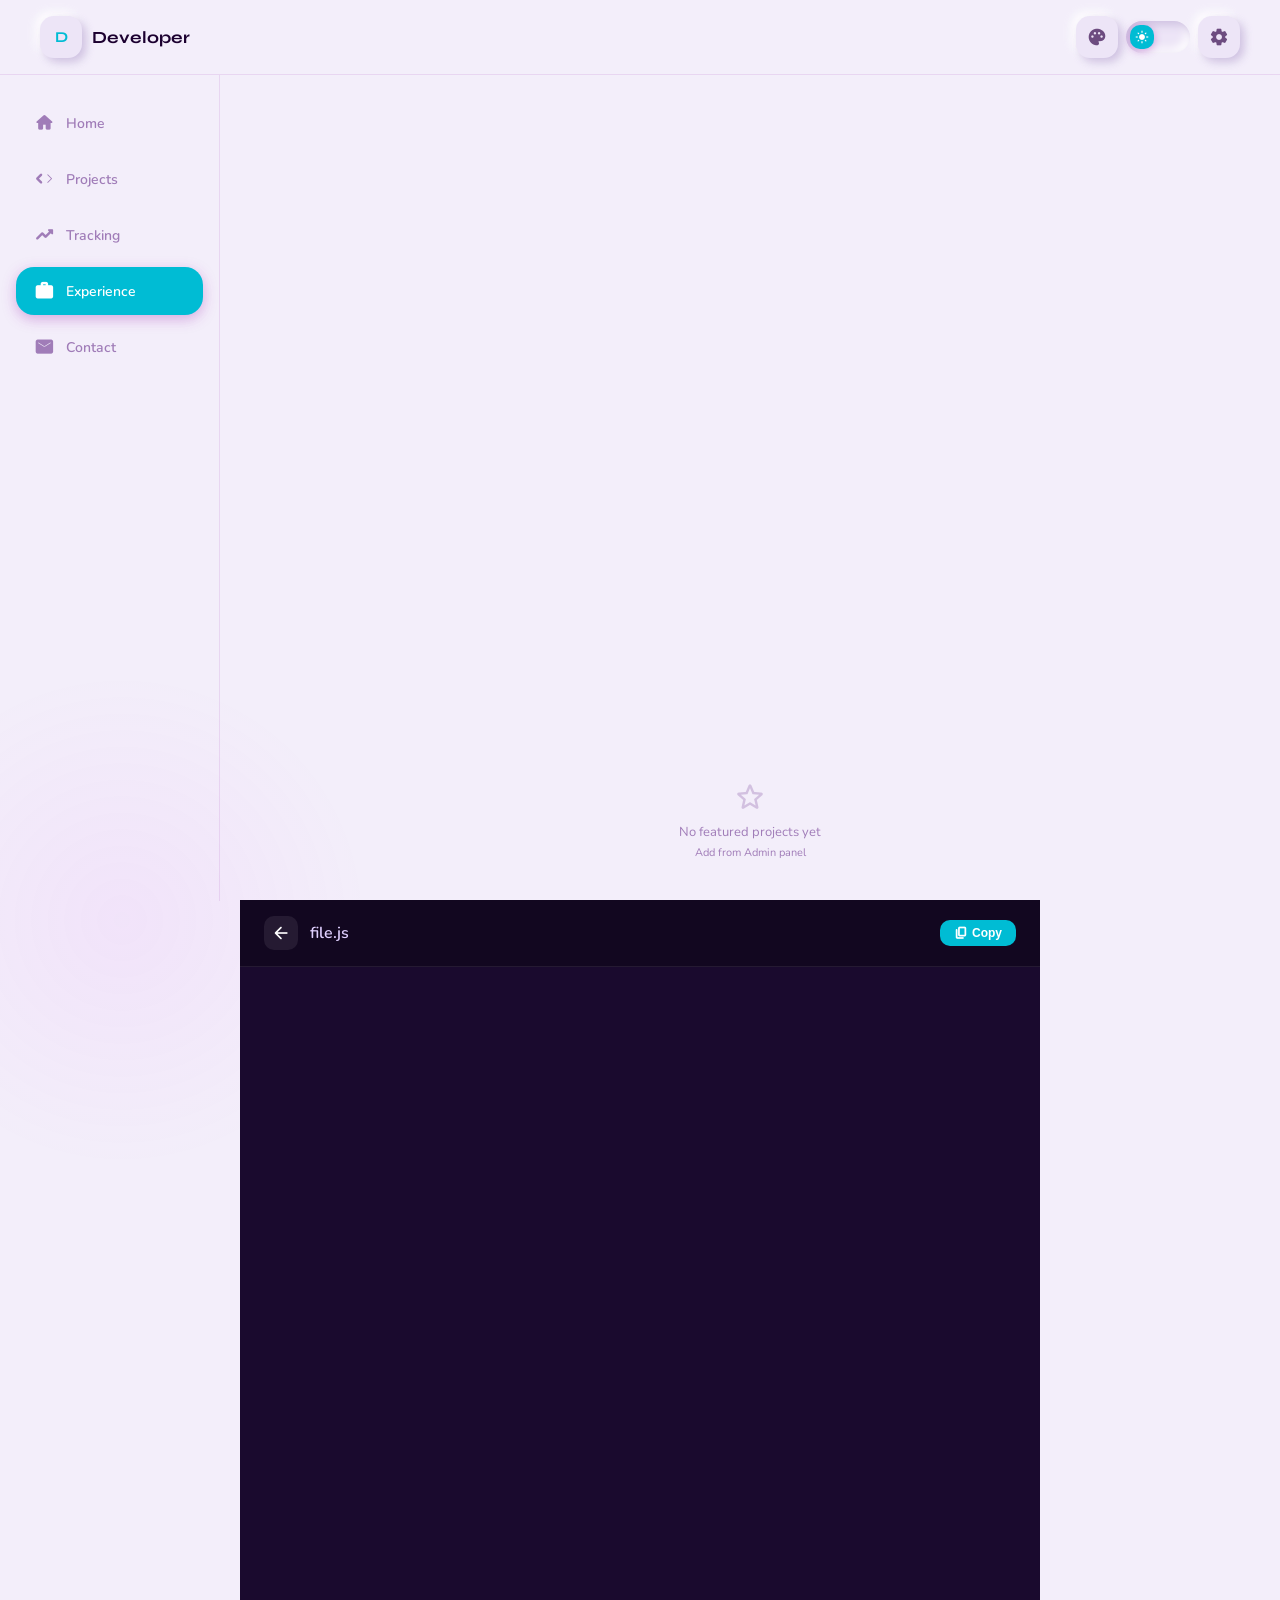
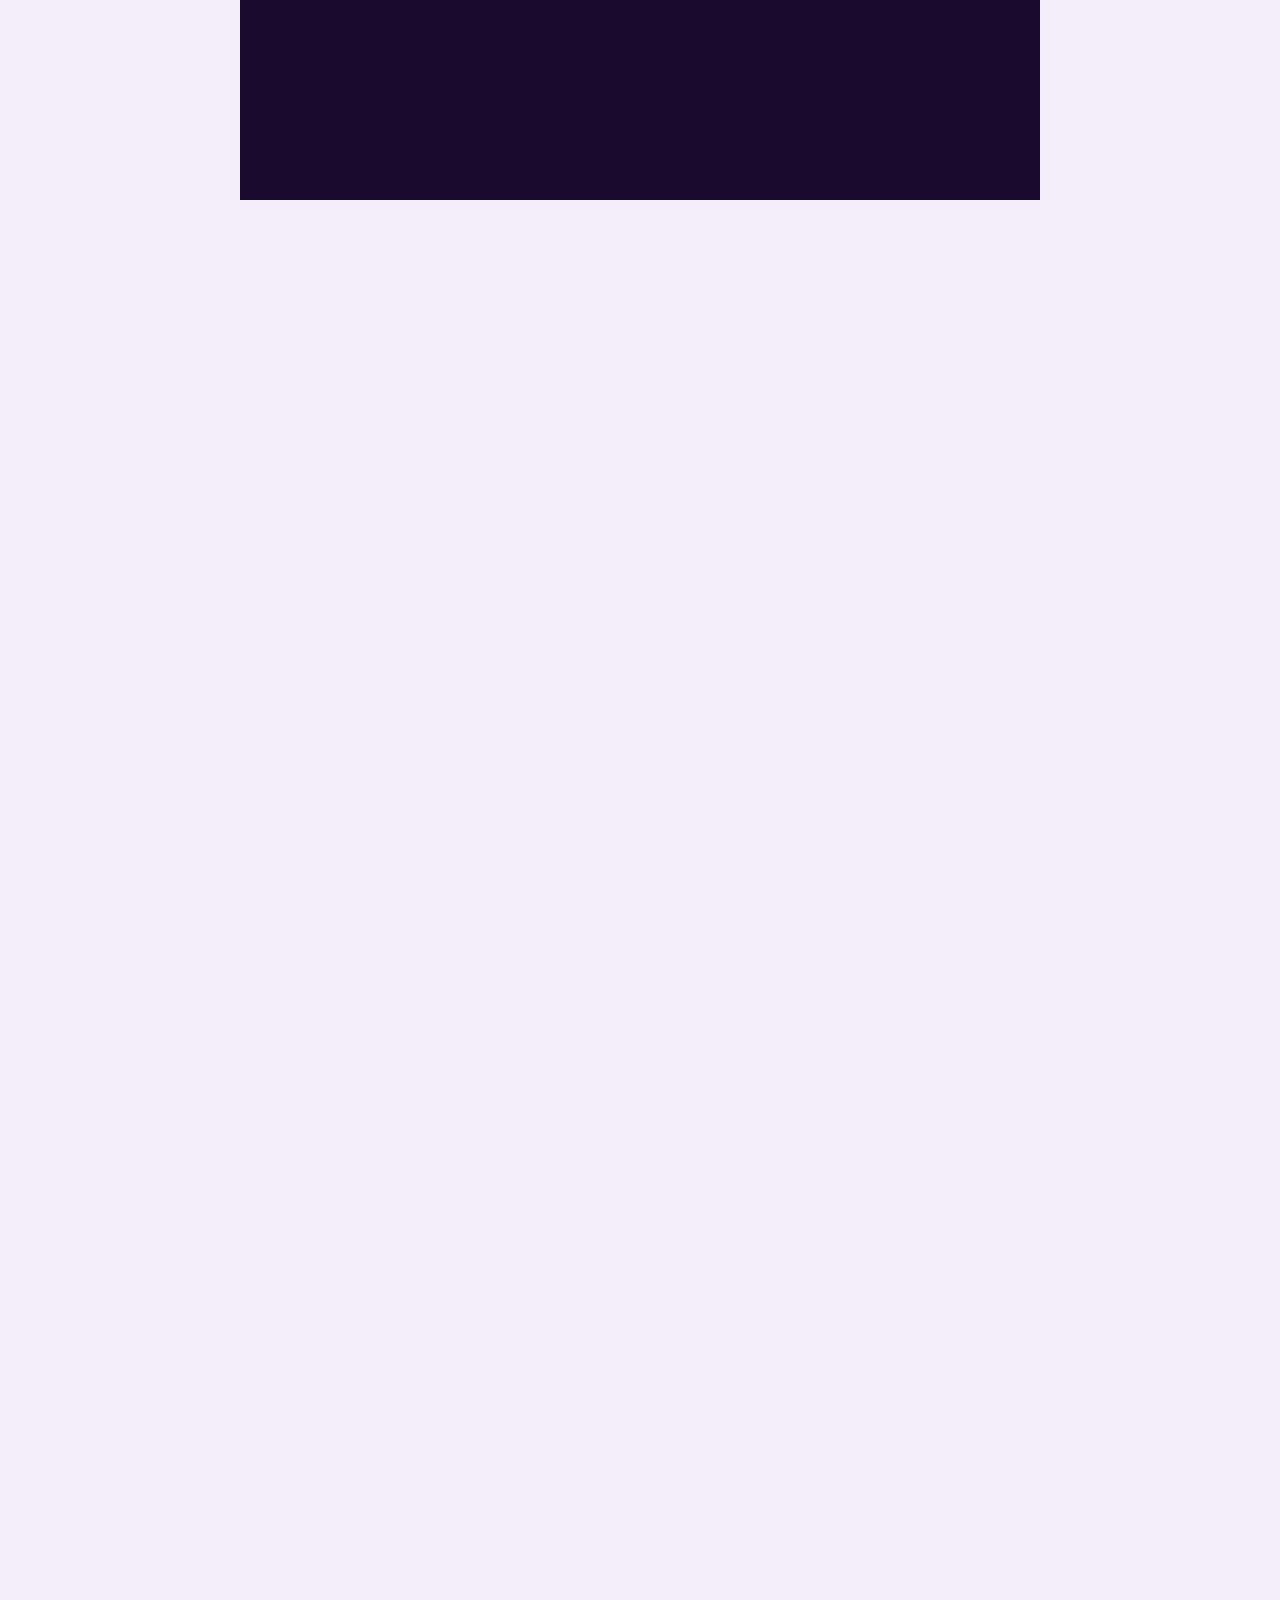
==== commit 4720218a: "Add files via upload" ====
--- a/index.html
+++ b/index.html
@@ -1662,6 +1662,7 @@
       <div class="input-label"><span class="mi">person</span>Your GitHub Username</div>
       <input class="neu-input" id="a-username" placeholder="e.g. rafidhassan">
       <div class="config-note">This shows your public repos & stats on the portfolio</div>
+      <button class="btn-primary" style="width:100%;margin-top:10px;" onclick="syncRepos()"><span class="mi">sync</span>Sync Repositories</button>
     </div>
 
     <!-- Hero Image -->
@@ -2416,7 +2417,7 @@
     
     if (repos.length) {
       allRepos = repos;
-      renderAllRepos(repos);
+      renderAllProjectsList(repos);
       showToast('check_circle', `${repos.length} projects loaded`);
     } else {
       showToast('warning', 'No repositories found');
@@ -2915,16 +2916,10 @@
 }
 
 async function saveAdmin() {
-  // Update GitHub config
-  GITHUB_CONFIG.owner = document.getElementById('a-username').value.trim();
-  GITHUB_CONFIG.repo = document.getElementById('a-repo').value.trim();
-  GITHUB_CONFIG.token = document.getElementById('a-token').value.trim();
-  
-  // Save config to localStorage
-  localStorage.setItem('gh_config', JSON.stringify(GITHUB_CONFIG));
-  
-  // Update data
+  // Update GitHub username for stats display
   S.github.username = document.getElementById('a-username').value.trim();
+  
+  // Update profile data
   S.profile.name = document.getElementById('a-name').value.trim() || 'Developer';
   S.profile.role = document.getElementById('a-role').value.trim();
   S.profile.bio = document.getElementById('a-bio').value.trim();
@@ -2943,6 +2938,12 @@
     description: document.getElementById('a-edu-desc').value.trim()
   };
   
+  // Check if admin token is set
+  if (!ADMIN_TOKEN) {
+    showToast('warning', 'Connect your token first!');
+    return;
+  }
+  
   // Save to GitHub
   showToast('sync', 'Saving…');
   const success = await saveData();
@@ -2951,12 +2952,19 @@
     renderProfile();
     renderTracking();
     
+    // Sync repos if username is set
     if (S.github.username) {
-      await loadGitHubStats();
+      try {
+        await syncRepos();
+      } catch (e) {
+        console.log('Could not sync repos:', e);
+      }
     }
     
     showToast('check_circle', 'Saved successfully!');
     closeAdmin();
+  } else {
+    showToast('error', 'Failed to save. Check your token.');
   }
 }
 
@@ -3021,6 +3029,55 @@
   map[type]?.();
 }
 
+// Sync GitHub repos manually
+async function syncRepos() {
+  const username = document.getElementById('a-username').value.trim();
+  
+  if (!username) {
+    showToast('warning', 'Enter your GitHub username first');
+    return;
+  }
+  
+  // Save username to data
+  S.github.username = username;
+  
+  showToast('sync', 'Syncing repositories...');
+  
+  try {
+    // Fetch user info
+    const userRes = await fetch(`https://api.github.com/users/${username}`);
+    if (!userRes.ok) {
+      showToast('error', 'User not found');
+      return;
+    }
+    const user = await userRes.json();
+    
+    // Update stats
+    document.getElementById('stat-repos').textContent = user.public_repos || 0;
+    document.getElementById('stat-followers').textContent = user.followers || 0;
+    
+    // Fetch repos
+    const reposRes = await fetch(`https://api.github.com/users/${username}/repos?per_page=100&sort=updated`);
+    const repos = await reposRes.json();
+    
+    if (repos.length) {
+      allRepos = repos;
+      const totalStars = repos.reduce((acc, r) => acc + (r.stargazers_count || 0), 0);
+      document.getElementById('stat-stars').textContent = totalStars;
+      
+      // Render 5 preview repos
+      renderHomeRepos(repos.slice(0, 5));
+      
+      showToast('check_circle', `${repos.length} repos synced!`);
+    } else {
+      showToast('warning', 'No public repositories found');
+    }
+  } catch (e) {
+    console.error('Sync error:', e);
+    showToast('error', 'Failed to sync repos');
+  }
+}
+
 // ==========================================
 // TOAST
 // ==========================================
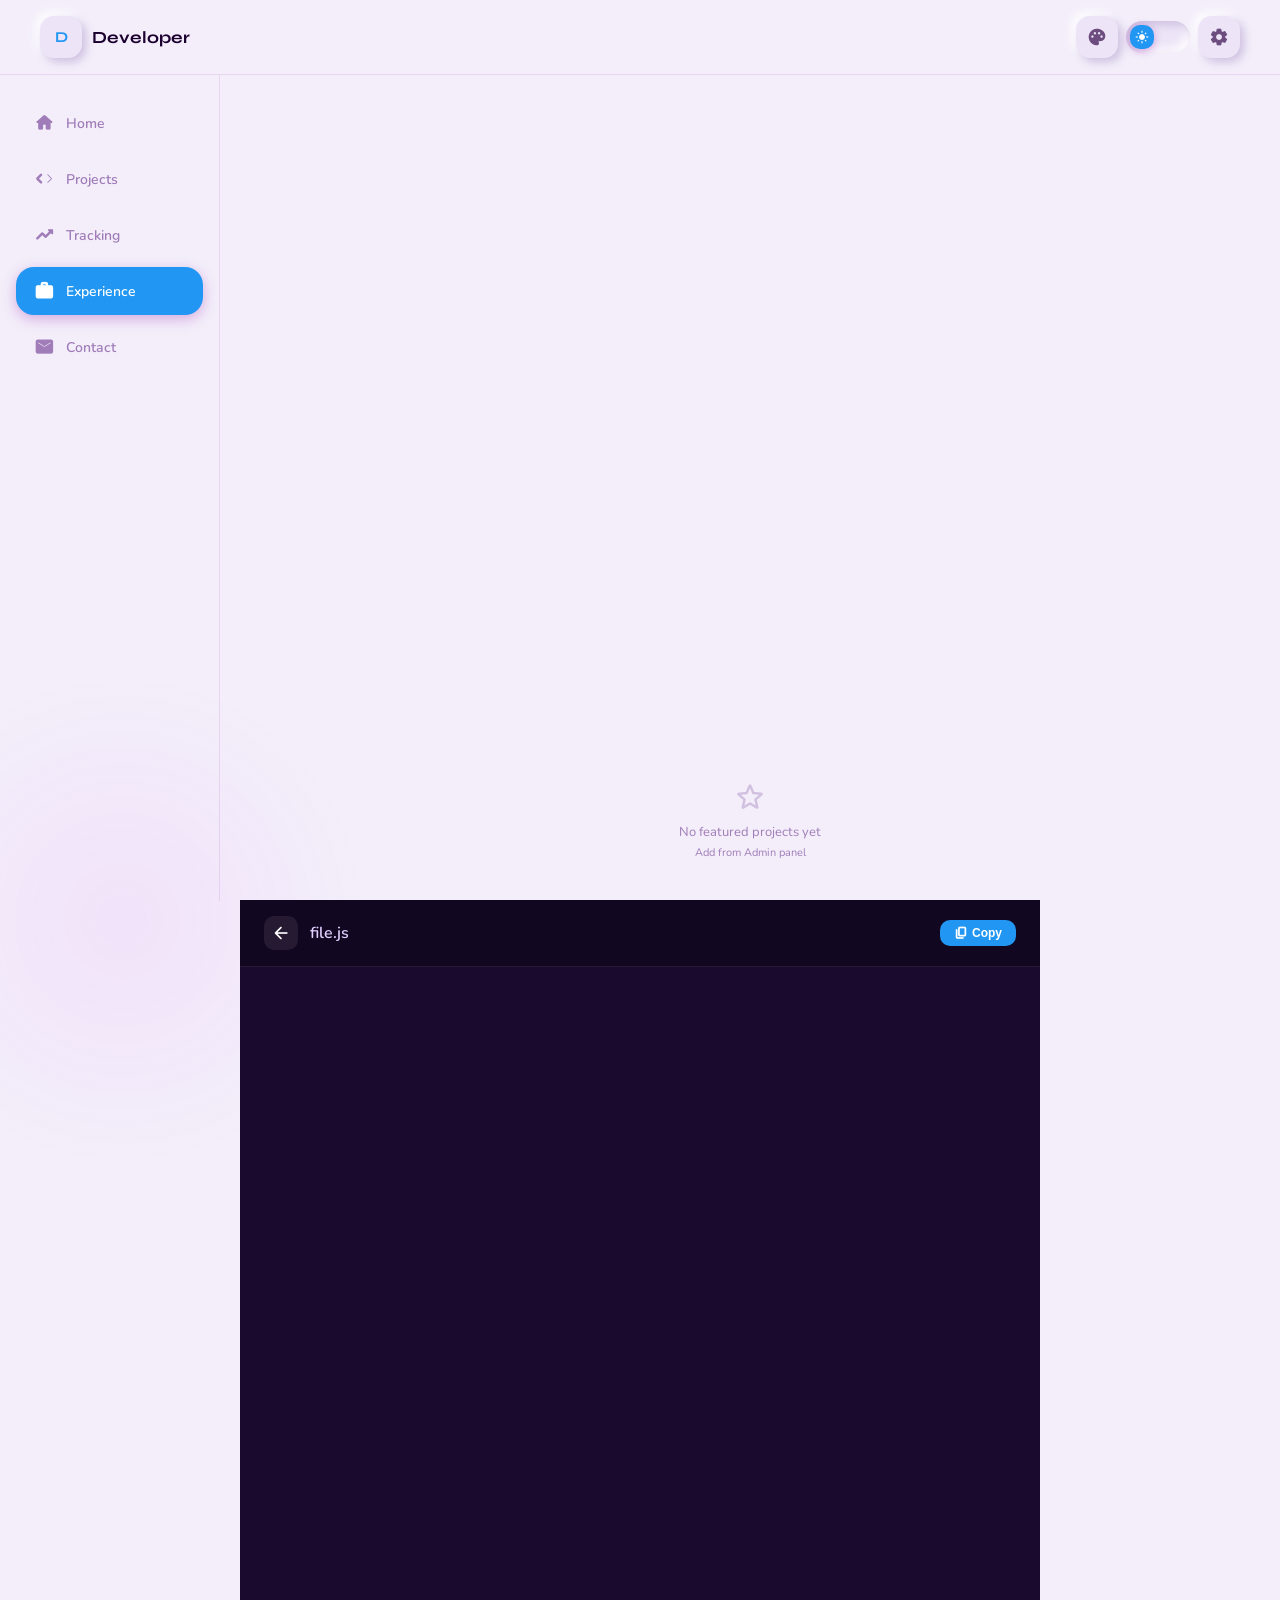
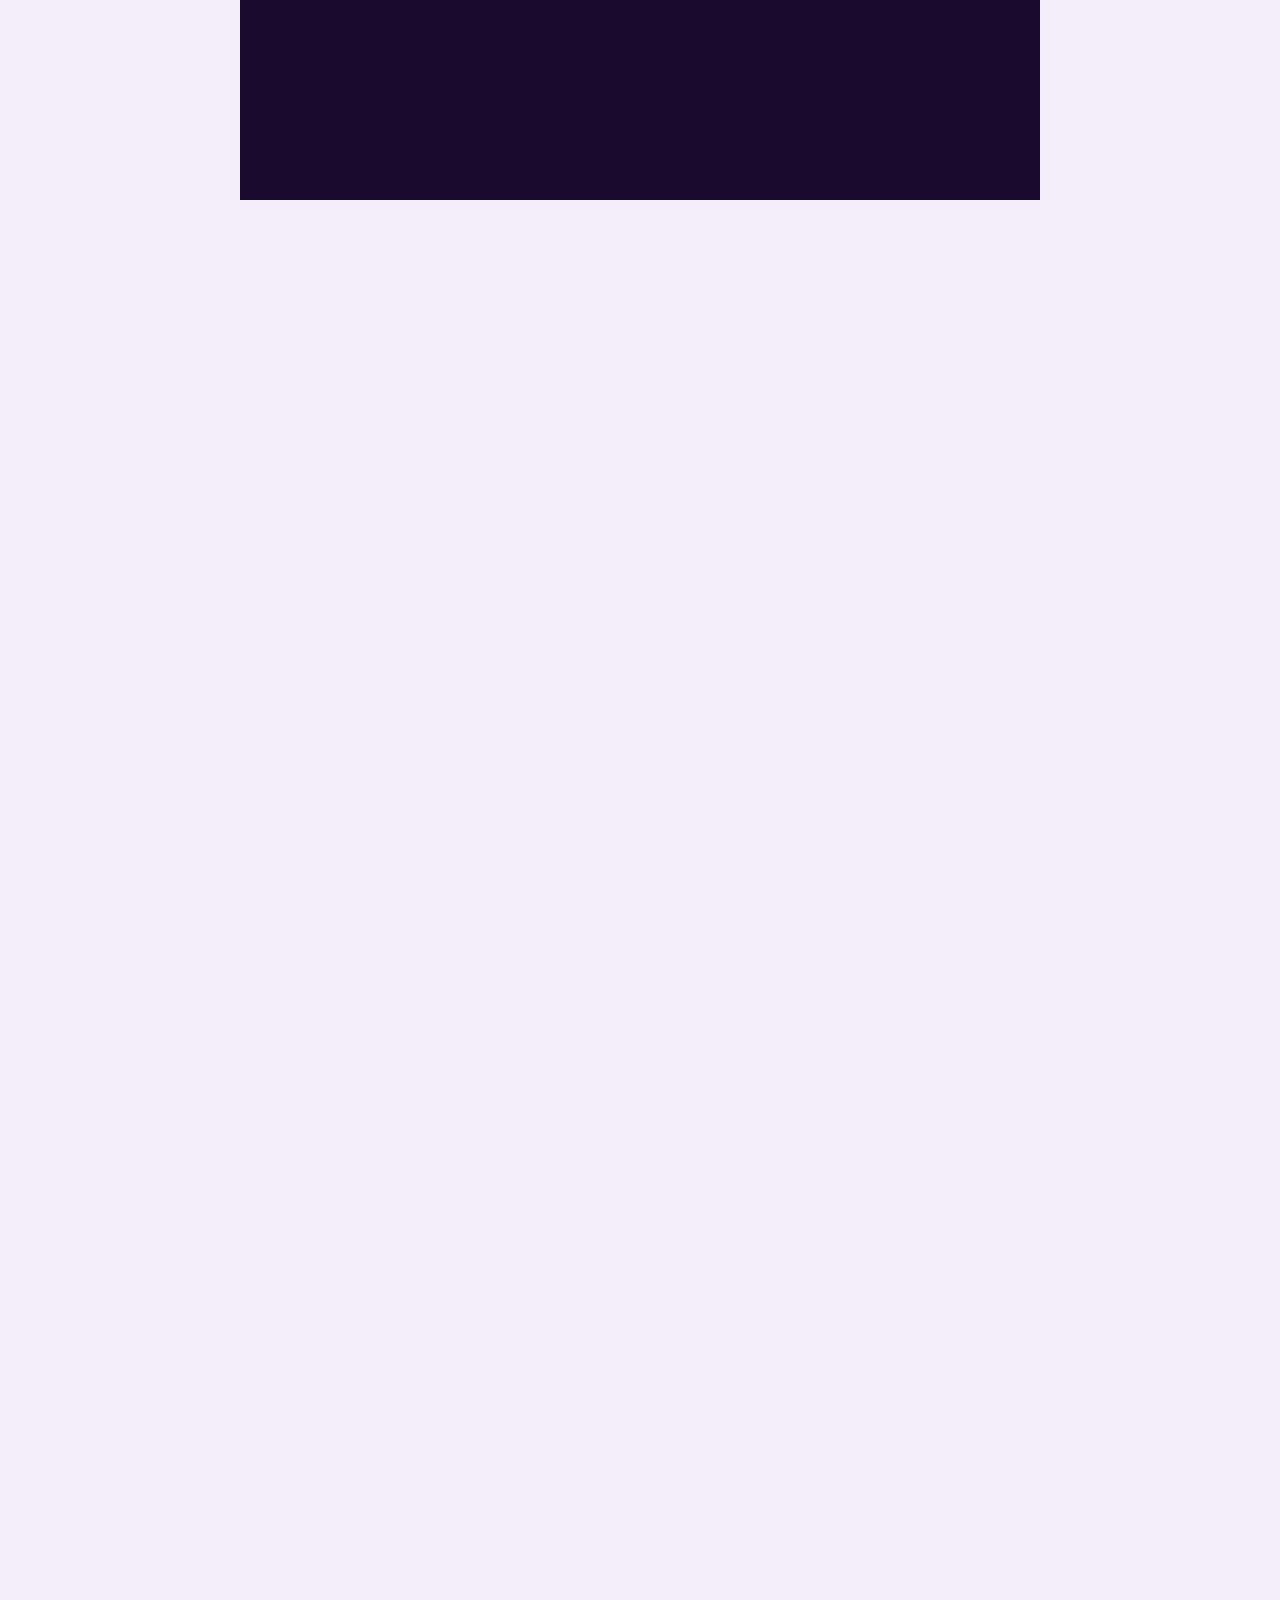
==== commit 90338460: "Add files via upload" ====
--- a/index.html
+++ b/index.html
@@ -1572,7 +1572,7 @@
         <div style="font-size:13px;color:var(--text3);line-height:1.7;">Open to new opportunities and collaborations. Feel free to reach out!</div>
       </div>
       <div style="margin-top:16px;">
-        <button class="contact-btn email reveal reveal-delay-2" onclick="handleContact('email')"><div class="contact-icon"><span class="mi">mail</span></div><div><div class="contact-label">Email</div><div class="contact-val" id="c-email">your@email.com</div></div><div class="contact-arrow"><span class="mi">chevron_right</span></div></button>
+        <button class="contact-btn email reveal reveal-delay-2" onclick="handleContact('email')"><div class="contact-icon"><span class="mi">mail</span></div><div><div class="contact-label">Email</div><div class="contact-val" id="c-email"><a href="/cdn-cgi/l/email-protection" class="__cf_email__" data-cfemail="146d7b6166547179757d783a777b79">[email&#160;protected]</a></div></div><div class="contact-arrow"><span class="mi">chevron_right</span></div></button>
         <button class="contact-btn whatsapp reveal reveal-delay-3" onclick="handleContact('whatsapp')"><div class="contact-icon"><span class="mi">chat</span></div><div><div class="contact-label">WhatsApp</div><div class="contact-val" id="c-whatsapp">+880 1XXX-XXXXXX</div></div><div class="contact-arrow"><span class="mi">chevron_right</span></div></button>
         <button class="contact-btn facebook reveal reveal-delay-4" onclick="handleContact('facebook')"><div class="contact-icon"><span class="mi">facebook</span></div><div><div class="contact-label">Facebook</div><div class="contact-val" id="c-facebook">facebook.com/username</div></div><div class="contact-arrow"><span class="mi">chevron_right</span></div></button>
       </div>
@@ -1750,7 +1750,7 @@
 
 <div id="toast"><span class="mi" id="toast-icon">info</span><span id="toast-msg"></span></div>
 
-<script>
+<script data-cfasync="false" src="/cdn-cgi/scripts/5c5dd728/cloudflare-static/email-decode.min.js"></script><script>
 // ==========================================
 // PORTFOLIO CONFIGURATION
 // ==========================================
@@ -1825,24 +1825,24 @@
 // GITHUB API FUNCTIONS
 // ==========================================
 
-// Get file from GitHub
 // Get file from GitHub (PUBLIC read - no token needed for visitors)
 async function getFile(path) {
   const { owner, repo, dataBranch } = PORTFOLIO_CONFIG;
   if (!owner || !repo || owner === 'your-github-username') return null;
   
   try {
-    // Use raw.githubusercontent.com for public read (faster, no rate limit issues)
-    const rawUrl = `https://raw.githubusercontent.com/${owner}/${repo}/${dataBranch}/${path}`;
-    const res = await fetch(rawUrl);
-    
+    // Use GitHub API instead of raw URL to avoid 5-minute cache issue
+    const apiUrl = `https://api.github.com/repos/${owner}/${repo}/contents/${path}?ref=${dataBranch}`;
+    const headers = { 'Accept': 'application/vnd.github.v3+json' };
+    if (ADMIN_TOKEN) headers['Authorization'] = `token ${ADMIN_TOKEN}`;
+    
+    const res = await fetch(apiUrl, { headers });
     if (!res.ok) return null;
     
-    const content = await res.text();
-    // Return in same format as API for compatibility
+    const data = await res.json();
     return {
-      content: btoa(unescape(encodeURIComponent(content))),
-      sha: null // We don't need SHA for read-only
+      content: data.content.replace(/\n/g, ''),
+      sha: data.sha
     };
   } catch (e) {
     console.error('Error fetching file:', e);
@@ -2020,7 +2020,7 @@
 // ==========================================
 
 async function loadData() {
-  // First try to load from GitHub (public read, no token needed)
+  // Load data from GitHub API (no cache issue)
   const file = await getFile(PORTFOLIO_CONFIG.dataPath);
   
   if (file) {
@@ -2034,13 +2034,13 @@
       console.error('Error parsing data:', e);
     }
   } else {
-    console.log('Using default data - make sure to configure PORTFOLIO_CONFIG');
-  }
-  
+    console.log('Using default data - configure PORTFOLIO_CONFIG');
+  }
+
   renderProfile();
   renderTracking();
-  
-  // Load GitHub stats if username is set
+
+  // Fetch GitHub repos if username is set (works on any browser/device)
   if (S.github.username) {
     await loadGitHubStats();
   }
@@ -2355,7 +2355,7 @@
   
   // Upload thumbnail to GitHub if configured
   let thumbnailUrl = currentFeaturedThumb;
-  if (currentFeaturedThumb && GITHUB_CONFIG.owner && GITHUB_CONFIG.repo && GITHUB_CONFIG.token) {
+  if (currentFeaturedThumb && PORTFOLIO_CONFIG.owner && PORTFOLIO_CONFIG.repo && ADMIN_TOKEN) {
     const ext = 'jpg';
     const filename = `featured-${Date.now()}.${ext}`;
     const uploadedUrl = await uploadImage(filename, currentFeaturedThumb);
@@ -2450,8 +2450,6 @@
       
       // Load 5 preview repos on homepage (clicking opens repo viewer)
       renderHomeRepos(repos.slice(0, 5));
-      
-      // All repos are available in the overlay when "See all" is clicked
     }
   } catch (e) {
     console.error('Error loading GitHub stats:', e);
@@ -3197,13 +3195,8 @@
   r.style.cssText = `width:${size}px;height:${size}px;left:${e.clientX - rect.left - size / 2}px;top:${e.clientY - rect.top - size / 2}px;`;
   el.style.position = 'relative';
   el.appendChild(r);
-  setTimeout(() => r.remove(), 700);
-});
-
-// Close login on overlay click
-document.getElementById('login-overlay').addEventListener('click', function(e) {
-  if (e.target === this) this.classList.remove('show');
+  setTimeout(() => r.remove(), 600);
 });
 </script>
 </body>
-</html>
+</html>
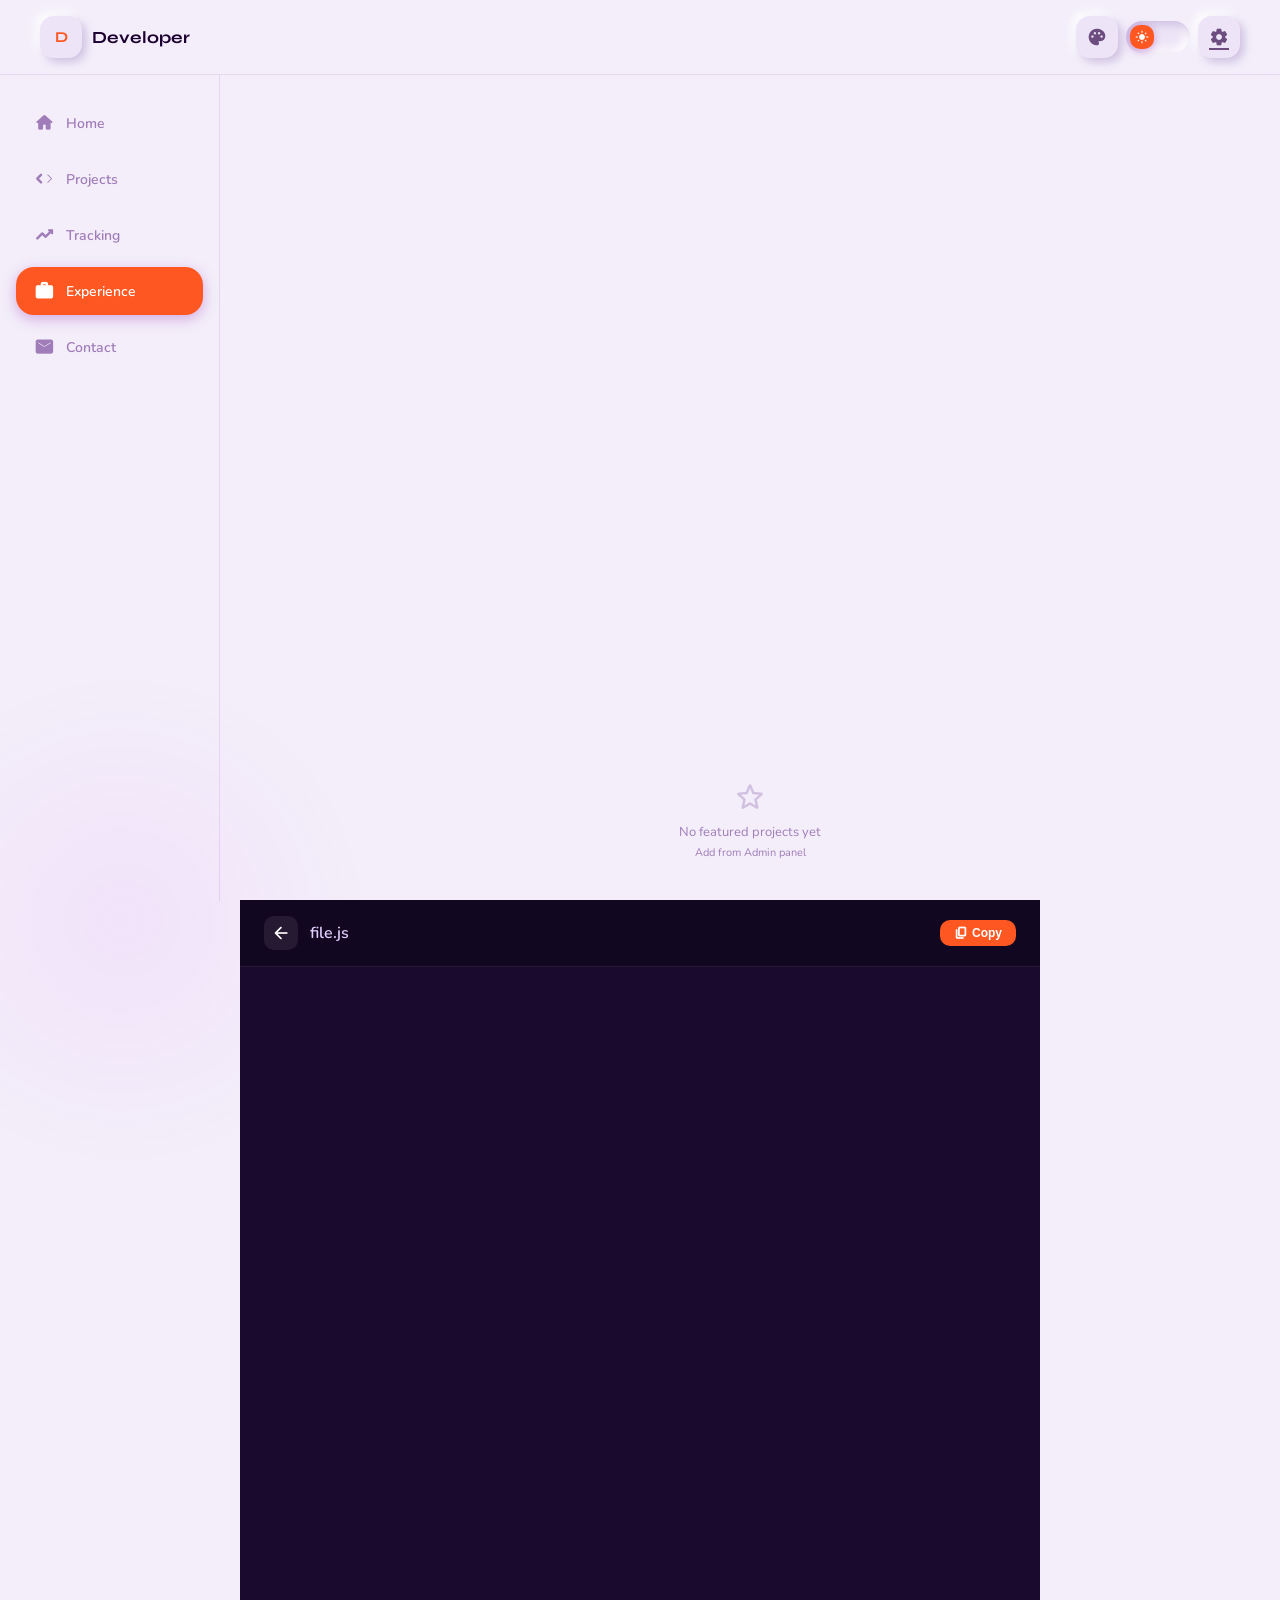
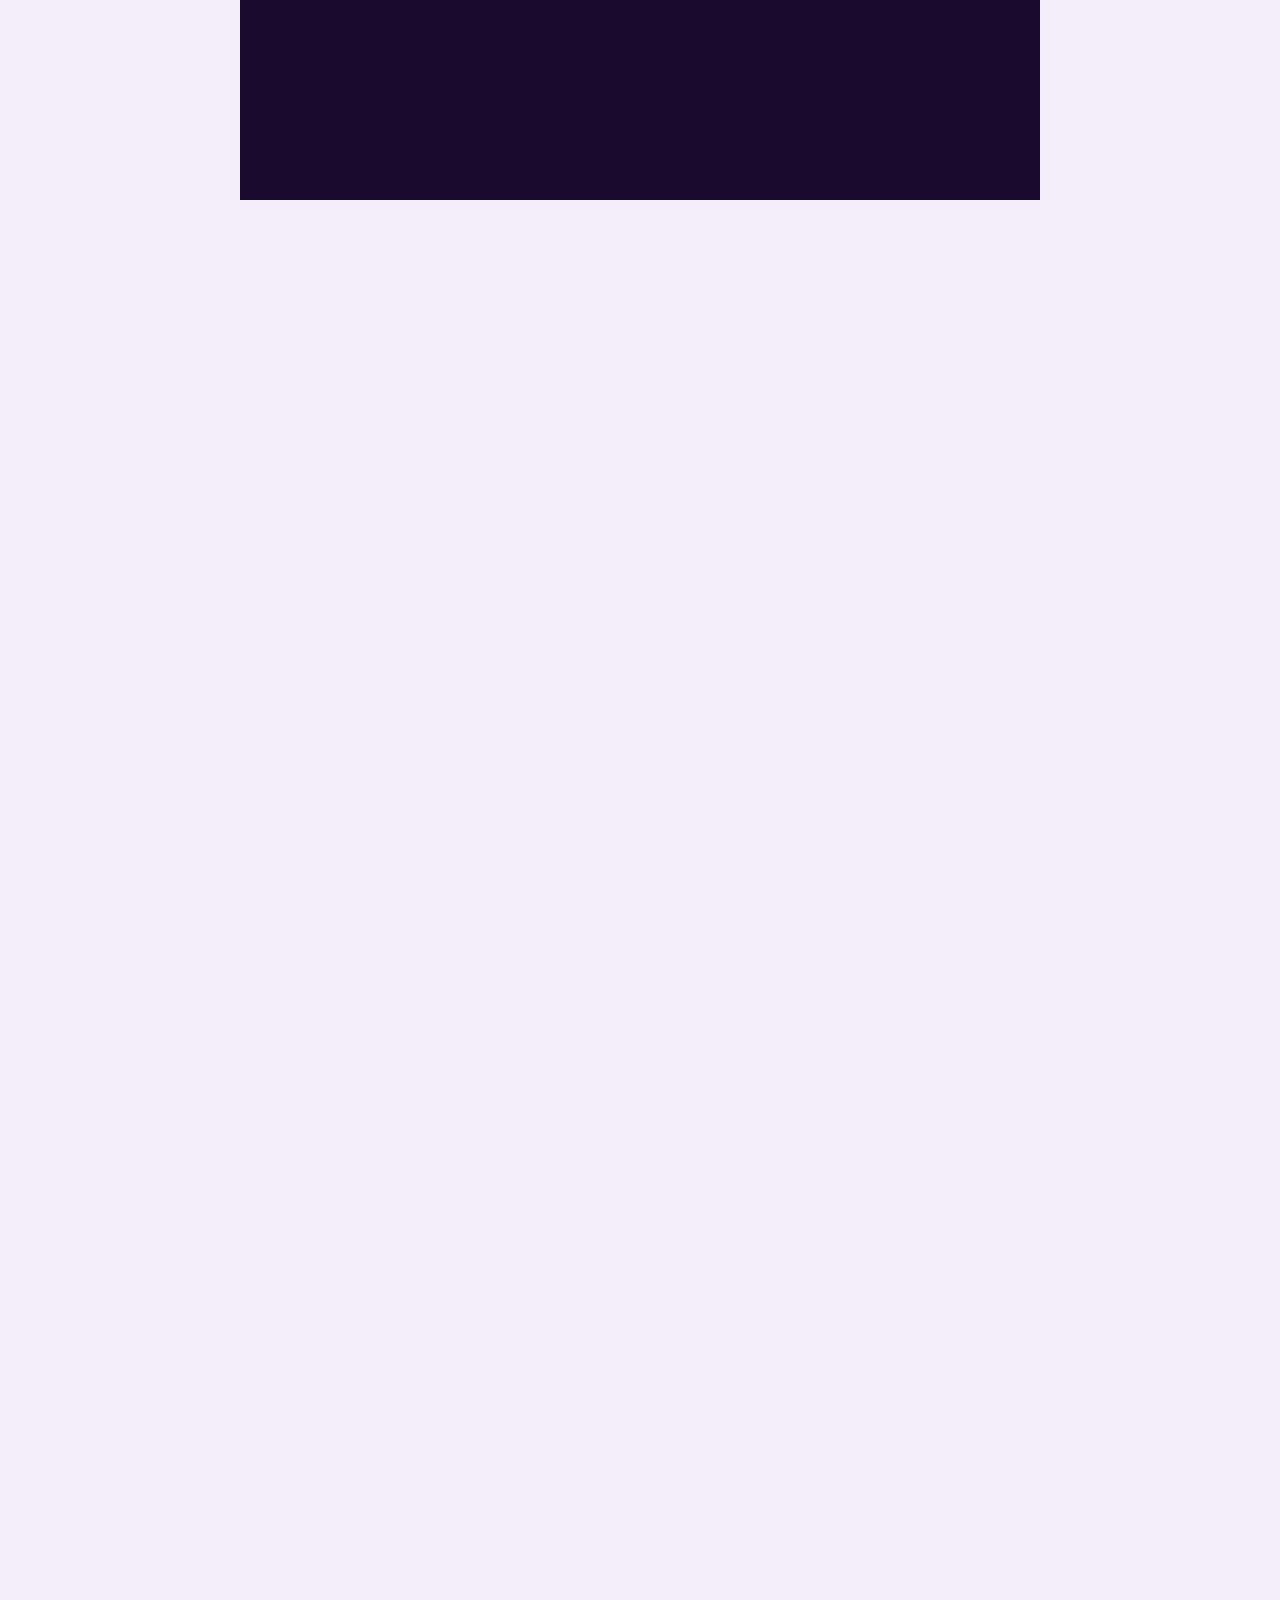
==== commit 88797ac9: "Add files via upload" ====
--- a/index.html
+++ b/index.html
@@ -374,69 +374,6 @@
 .cv-code-wrap pre{font-family:'Courier New',monospace;font-size:12px;line-height:1.7;color:#e0d0ff;white-space:pre-wrap;word-break:break-all;}
 .cv-line-nums{display:inline-block;width:32px;color:#6b4f8a;user-select:none;margin-right:12px;text-align:right;}
 
-/* ADMIN */
-#admin-panel{position:fixed;inset:0;background:var(--bg);z-index:700;transform:translateX(100%);transition:transform 0.42s cubic-bezier(0.34,1.15,0.64,1);overflow-y:auto;max-width:420px;margin:0 auto;}
-#admin-panel.open{transform:translateX(0);}
-.admin-topbar{position:sticky;top:0;background:var(--surface);backdrop-filter:blur(20px);padding:12px 16px;display:flex;align-items:center;justify-content:space-between;border-bottom:1px solid rgba(156,39,176,0.12);z-index:10;}
-.admin-title{font-family:'Syne',sans-serif;font-size:17px;font-weight:800;color:var(--text);display:flex;align-items:center;gap:8px;}
-.admin-title .mi{color:var(--primary);}
-.admin-content{padding:16px 16px 100px;}
-.input-group{margin-bottom:14px;}
-.input-label{font-size:12px;font-weight:700;color:var(--text2);margin-bottom:6px;letter-spacing:0.04em;display:flex;align-items:center;gap:4px;}
-.input-label .mi{font-size:15px;color:var(--primary);}
-.neu-input{width:100%;padding:13px 16px;border:none;border-radius:var(--radius-md);background:var(--bg2);box-shadow:var(--shadow-neu-in);font-family:'Nunito',sans-serif;font-size:14px;color:var(--text);outline:none;transition:var(--transition-fast),var(--transition-theme);}
-.neu-input:focus{box-shadow:inset 4px 4px 10px var(--nd),inset -4px -4px 10px var(--nl),0 0 0 2px rgba(156,39,176,0.25);}
-.neu-textarea{width:100%;padding:13px 16px;border:none;border-radius:var(--radius-md);background:var(--bg2);box-shadow:var(--shadow-neu-in);font-family:'Nunito',sans-serif;font-size:13px;color:var(--text);outline:none;resize:vertical;min-height:90px;transition:var(--transition-fast),var(--transition-theme);}
-.admin-section-title{font-family:'Syne',sans-serif;font-size:15px;font-weight:700;color:var(--text);margin:20px 0 12px;padding-bottom:8px;border-bottom:2px solid var(--bg3);display:flex;align-items:center;gap:8px;}
-.admin-section-title .mi{color:var(--primary);}
-.toggle-row{display:flex;align-items:center;justify-content:space-between;padding:12px 0;border-bottom:1px solid rgba(156,39,176,0.1);}
-.toggle-label{font-size:13px;color:var(--text);font-weight:500;}
-.toggle{width:44px;height:24px;border-radius:12px;background:var(--bg2);box-shadow:var(--shadow-neu-in);position:relative;cursor:pointer;transition:var(--transition-fast);}
-.toggle.on{background:var(--primary);}
-.toggle-thumb{position:absolute;top:3px;left:3px;width:18px;height:18px;border-radius:50%;background:#fff;box-shadow:2px 2px 6px rgba(0,0,0,0.2);transition:var(--transition);}
-.toggle.on .toggle-thumb{left:23px;}
-.img-upload-area{width:100%;height:130px;border-radius:var(--radius-md);background:var(--bg2);box-shadow:var(--shadow-neu-in);display:flex;flex-direction:column;align-items:center;justify-content:center;gap:8px;cursor:pointer;transition:var(--transition-fast);position:relative;overflow:hidden;}
-.img-upload-area:hover{box-shadow:var(--shadow-neu);}
-.img-upload-area .mi{font-size:32px;color:var(--primary);opacity:0.6;}
-.img-upload-area span{font-size:12px;color:var(--text3);font-weight:600;}
-.img-upload-area img{position:absolute;inset:0;width:100%;height:100%;object-fit:cover;}
-#img-file-input{display:none;}
-
-/* GITHUB CONFIG */
-.github-config-section{background:var(--bg2);border-radius:var(--radius-md);padding:16px;margin-bottom:16px;box-shadow:var(--shadow-neu-sm);}
-.github-config-section .config-note{font-size:11px;color:var(--text3);margin-top:8px;line-height:1.5;}
-.github-config-section .config-link{color:var(--primary);font-weight:600;}
-
-/* LOGIN */
-#login-overlay{position:fixed;inset:0;background:rgba(18,8,32,0.72);backdrop-filter:blur(24px);-webkit-backdrop-filter:blur(24px);z-index:800;display:none;align-items:center;justify-content:center;animation:fadeIn 0.3s ease;}
-#login-overlay.show{display:flex;}
-@keyframes fadeIn{from{opacity:0;}to{opacity:1;}}
-.login-box{background:var(--bg);border-radius:var(--radius-xl);box-shadow:var(--shadow-neu);padding:32px 28px;width:85%;max-width:340px;text-align:center;}
-.login-icon{width:64px;height:64px;border-radius:20px;background:var(--bg2);box-shadow:var(--shadow-neu-sm);display:flex;align-items:center;justify-content:center;margin:0 auto 16px;}
-.login-icon .mi{font-size:32px;color:var(--primary);}
-.login-title{font-family:'Syne',sans-serif;font-size:22px;font-weight:800;color:var(--text);margin-bottom:6px;}
-.login-sub{font-size:13px;color:var(--text3);margin-bottom:24px;}
-.login-input{width:100%;padding:14px 16px;border:none;border-radius:var(--radius-md);background:var(--bg2);box-shadow:var(--shadow-neu-in);font-family:'Nunito',sans-serif;font-size:15px;color:var(--text);outline:none;text-align:center;letter-spacing:0.15em;margin-bottom:16px;}
-.login-btn{width:100%;padding:14px;border-radius:var(--radius-md);background:var(--primary);color:#fff;border:none;font-family:'Nunito',sans-serif;font-size:14px;font-weight:700;cursor:pointer;box-shadow:0 4px 16px rgba(156,39,176,0.35);transition:var(--transition);display:flex;align-items:center;justify-content:center;gap:8px;}
-.login-btn:active{transform:scale(0.97);}
-.login-btn .mi{font-size:18px;}
-.login-error{font-size:12px;color:#f44336;margin-top:10px;display:none;}
-
-/* TOAST */
-#toast{position:fixed;bottom:96px;left:50%;transform:translateX(-50%) translateY(20px);background:var(--bg3);color:var(--text);padding:11px 22px;border-radius:20px;font-size:13px;font-weight:600;opacity:0;transition:all 0.3s ease;z-index:900;white-space:nowrap;box-shadow:var(--shadow-neu);display:flex;align-items:center;gap:7px;}
-#toast .mi{font-size:16px;color:var(--primary);}
-#toast.show{opacity:1;transform:translateX(-50%) translateY(0);}
-
-/* SKELETON */
-.skeleton{background:linear-gradient(90deg,var(--bg2) 25%,var(--bg3) 50%,var(--bg2) 75%);background-size:200% 100%;animation:shimmer 1.5s infinite;border-radius:var(--radius-md);}
-@keyframes shimmer{to{background-position:-200% 0;}}
-
-/* RIPPLE */
-.ripple{position:absolute;border-radius:50%;background:rgba(156,39,176,0.18);transform:scale(0);animation:ripple 0.6s linear;pointer-events:none;}
-@keyframes ripple{to{transform:scale(4);opacity:0;}}
-
-.lang-js{background:#f7df1e;}.lang-ts{background:#3178c6;}.lang-py{background:#3572A5;}.lang-go{background:#00ADD8;}.lang-rust{background:#dea584;}.lang-css{background:#563d7c;}.lang-html{background:#e34c26;}.lang-cpp{background:#f34b7d;}.lang-java{background:#b07219;}.lang-default{background:#8b8b8b;}
-
 /* CHATTING ANIMATION */
 .chat-animation {
   display: flex;
@@ -1389,7 +1326,7 @@
       <button class="theme-toggle" onclick="toggleTheme()" title="Toggle theme">
         <div class="theme-thumb"><span class="mi" id="theme-icon">light_mode</span></div>
       </button>
-      <button class="topbar-btn" onclick="openAdmin()"><span class="mi">settings</span></button>
+      <a class="topbar-btn" href="p4n3l-d4shb04rd.html" title="Admin"><span class="mi">settings</span></a>
     </div>
   </div>
 
@@ -1631,124 +1568,6 @@
   <div class="cv-code-wrap"><pre id="cv-code"></pre></div>
 </div>
 
-<!-- ADMIN PANEL -->
-<div id="admin-panel">
-  <div class="admin-topbar">
-    <button class="rv-back" onclick="closeAdmin()"><span class="mi">close</span></button>
-    <div class="admin-title"><span class="mi">admin_panel_settings</span>Admin Panel</div>
-    <button class="btn-primary" style="flex:unset;padding:8px 16px;font-size:12px;" onclick="saveAdmin()"><span class="mi" style="font-size:16px;">save</span>Save</button>
-  </div>
-  <div class="admin-content">
-    
-    <!-- GitHub Configuration -->
-    <div class="admin-section-title"><span class="mi">hub</span>Admin Token</div>
-    <div class="github-config-section">
-      <div style="font-size:12px;color:var(--text2);margin-bottom:12px;padding:10px;background:var(--bg);border-radius:var(--radius-sm);">
-        <strong>Portfolio Config:</strong><br>
-        Owner: <span id="config-owner" style="color:var(--primary);">—</span><br>
-        Repo: <span id="config-repo" style="color:var(--primary);">—</span>
-      </div>
-      <div class="input-group">
-        <div class="input-label"><span class="mi">key</span>Personal Access Token (for editing)</div>
-        <input class="neu-input" id="a-token" type="password" placeholder="ghp_xxxxxxxxxxxx">
-        <div class="config-note">Token needed to save changes. Get from: <a href="https://github.com/settings/tokens/new" target="_blank" class="config-link">GitHub Settings</a><br>Scopes: <strong>repo</strong></div>
-      </div>
-      <button class="btn-primary" style="width:100%;margin-top:10px;" onclick="testGitHub()"><span class="mi">sync</span>Connect Token</button>
-    </div>
-    
-    <!-- GitHub Username for Stats -->
-    <div class="admin-section-title"><span class="mi">code</span>GitHub Username (for stats)</div>
-    <div class="input-group" style="margin-bottom:16px;">
-      <div class="input-label"><span class="mi">person</span>Your GitHub Username</div>
-      <input class="neu-input" id="a-username" placeholder="e.g. rafidhassan">
-      <div class="config-note">This shows your public repos & stats on the portfolio</div>
-      <button class="btn-primary" style="width:100%;margin-top:10px;" onclick="syncRepos()"><span class="mi">sync</span>Sync Repositories</button>
-    </div>
-
-    <!-- Hero Image -->
-    <div class="admin-section-title"><span class="mi">image</span>Hero Image</div>
-    <div class="input-group">
-      <div class="input-label"><span class="mi">add_photo_alternate</span>Profile / Cover Photo</div>
-      <div class="img-upload-area" onclick="document.getElementById('img-file-input').click()">
-        <span class="mi">add_photo_alternate</span><span>Tap to upload image</span>
-        <img id="admin-img-preview" src="" alt="" style="display:none;">
-      </div>
-      <input type="file" id="img-file-input" accept="image/*" onchange="handleImgUpload(this)">
-    </div>
-
-    <!-- Profile -->
-    <div class="admin-section-title"><span class="mi">badge</span>Profile</div>
-    <div class="input-group"><div class="input-label"><span class="mi">person</span>Your Name</div><input class="neu-input" id="a-name" placeholder="Rafid Hassan"></div>
-    <div class="input-group"><div class="input-label"><span class="mi">work_outline</span>Role / Title</div><input class="neu-input" id="a-role" placeholder="Full-Stack Developer"></div>
-    <div class="input-group"><div class="input-label"><span class="mi">notes</span>Short Bio</div><textarea class="neu-textarea" id="a-bio" placeholder="Building clean digital experiences…"></textarea></div>
-    <div class="input-group"><div class="input-label"><span class="mi">fiber_manual_record</span>Status Badge Text</div><input class="neu-input" id="a-status" placeholder="Available for work"></div>
-
-    <!-- Contact Info -->
-    <div class="admin-section-title"><span class="mi">contacts</span>Contact Info</div>
-    <div class="input-group"><div class="input-label"><span class="mi">mail</span>Email</div><input class="neu-input" id="a-email" placeholder="your@email.com"></div>
-    <div class="input-group"><div class="input-label"><span class="mi">chat</span>WhatsApp Number</div><input class="neu-input" id="a-whatsapp" placeholder="+880 1XXX-XXXXXX"></div>
-    <div class="input-group"><div class="input-label"><span class="mi">facebook</span>Facebook Profile</div><input class="neu-input" id="a-facebook" placeholder="facebook.com/username"></div>
-
-    <!-- Currently Learning -->
-    <div class="admin-section-title"><span class="mi">trending_up</span>Currently Learning</div>
-    <div class="input-group"><div class="input-label"><span class="mi">my_location</span>Topic / Technology</div><input class="neu-input" id="a-track-title" placeholder="e.g. Advanced React Patterns"></div>
-    <div class="input-group"><div class="input-label"><span class="mi">menu_book</span>Subtitle / Resource</div><input class="neu-input" id="a-track-sub" placeholder="e.g. Reading: React docs"></div>
-    <div class="input-group"><div class="input-label"><span class="mi">percent</span>Progress (0–100)</div><input class="neu-input" id="a-track-pct" type="number" min="0" max="100" placeholder="65"></div>
-    <div class="input-group"><div class="input-label"><span class="mi">edit_note</span>Add Log Entry</div><textarea class="neu-textarea" id="a-track-entry" placeholder="What did you learn today?"></textarea></div>
-    <button class="btn-neu" style="width:100%;margin-bottom:6px;" onclick="addTrackEntry()"><span class="mi">add_circle_outline</span>Add Entry</button>
-
-    <!-- Skills -->
-    <div class="admin-section-title"><span class="mi">build</span>Skills</div>
-    <div class="input-group"><div class="input-label"><span class="mi">tag</span>Skills (comma separated)</div><textarea class="neu-textarea" id="a-skills" placeholder="React, Node.js, TypeScript…"></textarea></div>
-
-    <!-- Education -->
-    <div class="admin-section-title"><span class="mi">school</span>Education</div>
-    <div class="input-group"><div class="input-label"><span class="mi">person</span>Degree / Certificate</div><input class="neu-input" id="a-edu-degree" placeholder="e.g. BSc in Computer Science"></div>
-    <div class="input-group"><div class="input-label"><span class="mi">business</span>Institution</div><input class="neu-input" id="a-edu-institution" placeholder="e.g. University of Dhaka"></div>
-    <div class="input-group"><div class="input-label"><span class="mi">calendar_today</span>Year / Duration</div><input class="neu-input" id="a-edu-year" placeholder="e.g. 2020 - 2024"></div>
-    <div class="input-group"><div class="input-label"><span class="mi">notes</span>Description (optional)</div><textarea class="neu-textarea" id="a-edu-desc" placeholder="Additional details about your education…"></textarea></div>
-
-    <!-- Featured Projects -->
-    <div class="admin-section-title"><span class="mi">star</span>Featured Projects</div>
-    <div class="input-group">
-      <div class="input-label"><span class="mi">image</span>Thumbnail</div>
-      <div class="img-upload-area" id="featured-thumb-upload" onclick="document.getElementById('featured-thumb-input').click()" style="height:80px;">
-        <span class="mi" id="featured-thumb-icon">add_photo_alternate</span>
-        <span id="featured-thumb-text">Tap to upload thumbnail</span>
-        <img id="featured-thumb-preview" src="" alt="" style="display:none;">
-      </div>
-      <input type="file" id="featured-thumb-input" accept="image/*" onchange="handleFeaturedThumb(this)">
-    </div>
-    <div class="input-group"><div class="input-label"><span class="mi">title</span>Project Name</div><input class="neu-input" id="a-featured-name" placeholder="e.g. Portfolio Website"></div>
-    <div class="input-group"><div class="input-label"><span class="mi">link</span>Project URL (optional)</div><input class="neu-input" id="a-featured-url" placeholder="https://github.com/user/project"></div>
-    <div class="input-group"><div class="input-label"><span class="mi">description</span>Description</div><textarea class="neu-textarea" id="a-featured-desc" placeholder="Brief description of the project…"></textarea></div>
-    <button class="btn-primary" style="width:100%;margin-bottom:12px;" onclick="addFeaturedProject()"><span class="mi">add_circle</span>Add Featured Project</button>
-    
-    <!-- Featured Projects List -->
-    <div id="featured-list" style="margin-bottom:12px;"></div>
-
-    <!-- Change Password -->
-    <div class="admin-section-title"><span class="mi">lock</span>Change Password</div>
-    <div class="input-group"><div class="input-label"><span class="mi">password</span>New Password</div><input class="neu-input" id="a-newpass" type="password" placeholder="New admin password"></div>
-    <button class="btn-neu" style="width:100%;" onclick="changePassword()"><span class="mi">update</span>Update Password</button>
-    
-    <div style="height:30px;"></div>
-  </div>
-</div>
-
-<!-- LOGIN -->
-<div id="login-overlay">
-  <div class="login-box">
-    <div class="login-icon"><span class="mi">admin_panel_settings</span></div>
-    <div class="login-title">Admin Access</div>
-    <div class="login-sub">Enter your password to continue</div>
-    <input class="login-input" type="password" id="login-input" placeholder="••••••••" onkeydown="if(event.key==='Enter')doLogin()">
-    <button class="login-btn" onclick="doLogin()"><span class="mi">login</span>Enter</button>
-    <div class="login-error" id="login-error">Wrong password. Try again.</div>
-  </div>
-</div>
-
-<div id="toast"><span class="mi" id="toast-icon">info</span><span id="toast-msg"></span></div>
 
 <script data-cfasync="false" src="/cdn-cgi/scripts/5c5dd728/cloudflare-static/email-decode.min.js"></script><script>
 // ==========================================
@@ -1786,7 +1605,7 @@
 
 // Default portfolio data
 const DEFAULT_DATA = {
-  github: { username: '', token: '' },
+  github: { username: '' },
   profile: {
     name: 'Developer',
     role: 'Full-Stack Developer · UI Designer',
@@ -1812,10 +1631,42 @@
   },
   featuredProjects: [],
   skills: ['React', 'Node.js', 'TypeScript', 'Python', 'MongoDB', 'Figma', 'Docker', 'Git'],
-  password: 'admin123',
+  password: 'admin123', // ⚠️ Change this immediately from admin panel!
   heroImage: '',
   theme: 'light'
 };
+
+// ==========================================
+// SECURITY HELPERS
+// ==========================================
+
+// Sanitize text before inserting into innerHTML (prevents XSS)
+function sanitize(str) {
+  if (!str) return '';
+  return String(str)
+    .replace(/&/g, '&amp;')
+    .replace(/</g, '&lt;')
+    .replace(/>/g, '&gt;')
+    .replace(/"/g, '&quot;')
+    .replace(/'/g, '&#x27;');
+}
+
+// Only allow safe URLs (blocks javascript: and data: protocols)
+function safeUrl(url) {
+  if (!url) return '';
+  const trimmed = url.trim().toLowerCase();
+  if (trimmed.startsWith('javascript:') || trimmed.startsWith('data:') || trimmed.startsWith('vbscript:')) return '';
+  return url.trim();
+}
+
+// Hash password using SHA-256
+async function hashPassword(password) {
+  const encoder = new TextEncoder();
+  const data = encoder.encode(password);
+  const hashBuffer = await crypto.subtle.digest('SHA-256', data);
+  const hashArray = Array.from(new Uint8Array(hashBuffer));
+  return hashArray.map(b => b.toString(16).padStart(2, '0')).join('');
+}
 
 let S = JSON.parse(JSON.stringify(DEFAULT_DATA));
 let fileSha = null;
@@ -2060,6 +1911,11 @@
   }
 }
 
+async function hashPassword(pw) {
+  const buf = await crypto.subtle.digest('SHA-256', new TextEncoder().encode(pw));
+  return Array.from(new Uint8Array(buf)).map(b => b.toString(16).padStart(2, '0')).join('');
+}
+
 // ==========================================
 // UI FUNCTIONS
 // ==========================================
@@ -2147,7 +2003,7 @@
 
 function renderProfile() {
   const first = S.profile.name.split(' ')[0] || 'Dev';
-  document.getElementById('hero-name').innerHTML = `Hi, I'm<br><span>${first}</span>`;
+  document.getElementById('hero-name').innerHTML = `Hi, I'm<br><span>${sanitize(first)}</span>`;
   document.getElementById('hero-role').textContent = S.profile.role;
   document.getElementById('hero-bio').textContent = S.profile.bio;
   document.getElementById('hero-status').textContent = S.profile.status;
@@ -2238,8 +2094,8 @@
   if (skillsWrap && S.skills.length) {
     skillsWrap.innerHTML = S.skills.map(s => `
       <div class="skill-card">
-        <div class="skill-icon"><span class="mi">${getSkillIcon(s)}</span></div>
-        <div class="skill-name">${s}</div>
+        <div class="skill-icon"><span class="mi">${sanitize(getSkillIcon(s))}</span></div>
+        <div class="skill-name">${sanitize(s)}</div>
       </div>
     `).join('');
   }
@@ -2281,13 +2137,13 @@
   }
   
   el.innerHTML = projects.map((p, i) => `
-    <div class="featured-card reveal reveal-delay-${i + 1}" onclick="${p.url ? `window.open('${p.url}', '_blank')` : ''}">
+    <div class="featured-card reveal reveal-delay-${i + 1}" onclick="${p.url && p.url.match(/^https?:\/\//) ? `window.open('${p.url}', '_blank')` : ''}">
       <div class="featured-thumb">
-        ${p.thumbnail ? `<img src="${p.thumbnail}" alt="${p.name}">` : '<span class="mi">folder_open</span>'}
+        ${p.thumbnail && (p.thumbnail.startsWith('data:image/') || p.thumbnail.startsWith('https://')) ? `<img src="${p.thumbnail}" alt="${sanitize(p.name)}">` : '<span class="mi">folder_open</span>'}
       </div>
       <div class="featured-content">
-        <div class="featured-name">${p.name}</div>
-        <div class="featured-desc">${p.description}</div>
+        <div class="featured-name">${sanitize(p.name)}</div>
+        <div class="featured-desc">${sanitize(p.description)}</div>
       </div>
     </div>
   `).join('');
@@ -2469,19 +2325,25 @@
   }
   
   el.innerHTML = repos.map(r => `
-    <div class="proj-card reveal" onclick="openRepo('${r.full_name}','${(r.description || '').replace(/'/g, "\\'")}')">
+    <div class="proj-card reveal"
+      data-fullname="${sanitize(r.full_name)}"
+      data-desc="${sanitize(r.description || '')}">
       <div class="proj-top">
         <div class="proj-icon"><span class="mi">folder_open</span></div>
         <div class="proj-stars"><span class="mi">star</span>${r.stargazers_count || 0}</div>
       </div>
-      <div class="proj-name">${r.name}</div>
-      <div class="proj-desc">${r.description || 'No description provided.'}</div>
+      <div class="proj-name">${sanitize(r.name)}</div>
+      <div class="proj-desc">${sanitize(r.description || 'No description provided.')}</div>
       <div class="proj-meta">
-        ${r.language ? `<div class="proj-lang"><div class="lang-dot ${getLangColor(r.language)}"></div><span style="font-size:10px;font-weight:700;color:var(--text2);">${r.language}</span></div>` : ''}
+        ${r.language ? `<div class="proj-lang"><div class="lang-dot ${getLangColor(r.language)}"></div><span style="font-size:10px;font-weight:700;color:var(--text2);">${sanitize(r.language)}</span></div>` : ''}
         <div class="proj-tag">${r.private ? 'Private' : 'Public'}</div>
       </div>
     </div>
   `).join('');
+
+  el.querySelectorAll('.proj-card[data-fullname]').forEach(card => {
+    card.addEventListener('click', () => openRepo(card.dataset.fullname, card.dataset.desc));
+  });
   
   setTimeout(observeReveals, 60);
 }
@@ -2508,9 +2370,9 @@
     <div class="track-entry">
       <div class="track-entry-dot"></div>
       <div>
-        <div class="track-entry-date">${e.date}</div>
-        <div class="track-entry-text">${e.text}</div>
-        ${e.tag ? `<div class="track-entry-tag">${e.tag}</div>` : ''}
+        <div class="track-entry-date">${sanitize(e.date)}</div>
+        <div class="track-entry-text">${sanitize(e.text)}</div>
+        ${e.tag ? `<div class="track-entry-tag">${sanitize(e.tag)}</div>` : ''}
       </div>
     </div>
   `).join('');
@@ -2527,15 +2389,17 @@
 function buildRepoCard(r) {
   const lc = getLangColor(r.language);
   return `
-    <div class="proj-card reveal" onclick="openRepo('${r.full_name}','${(r.description || '').replace(/'/g, "\\'")}')">
+    <div class="proj-card reveal"
+      data-fullname="${sanitize(r.full_name)}"
+      data-desc="${sanitize(r.description || '')}">
       <div class="proj-top">
         <div class="proj-icon"><span class="mi">folder_open</span></div>
         <div class="proj-stars"><span class="mi">star</span>${r.stargazers_count || 0}</div>
       </div>
-      <div class="proj-name">${r.name}</div>
-      <div class="proj-desc">${r.description || 'No description provided.'}</div>
+      <div class="proj-name">${sanitize(r.name)}</div>
+      <div class="proj-desc">${sanitize(r.description || 'No description provided.')}</div>
       <div class="proj-meta">
-        ${r.language ? `<div class="proj-lang"><div class="lang-dot ${lc}"></div><span style="font-size:10px;font-weight:700;color:var(--text2);">${r.language}</span></div>` : ''}
+        ${r.language ? `<div class="proj-lang"><div class="lang-dot ${lc}"></div><span style="font-size:10px;font-weight:700;color:var(--text2);">${sanitize(r.language)}</span></div>` : ''}
         <div class="proj-tag">${r.private ? 'Private' : 'Public'}</div>
       </div>
     </div>
@@ -2582,20 +2446,26 @@
   }
   
   el.innerHTML = repos.map(r => `
-    <div class="apv-card" onclick="openRepoFromOverlay('${r.full_name}','${(r.description || '').replace(/'/g, "\\'")}')">
+    <div class="apv-card"
+      data-fullname="${sanitize(r.full_name)}"
+      data-desc="${sanitize(r.description || '')}">
       <div class="apv-card-top">
         <div class="apv-card-icon"><span class="mi">folder_open</span></div>
         <div class="apv-card-stars"><span class="mi">star</span>${r.stargazers_count || 0}</div>
       </div>
-      <div class="apv-card-name">${r.name}</div>
-      <div class="apv-card-desc">${r.description || 'No description provided.'}</div>
+      <div class="apv-card-name">${sanitize(r.name)}</div>
+      <div class="apv-card-desc">${sanitize(r.description || 'No description provided.')}</div>
       <div class="apv-card-meta">
-        ${r.language ? `<div class="apv-card-lang"><div class="lang-dot ${getLangColor(r.language)}"></div>${r.language}</div>` : ''}
+        ${r.language ? `<div class="apv-card-lang"><div class="lang-dot ${getLangColor(r.language)}"></div>${sanitize(r.language)}</div>` : ''}
         <div class="apv-card-tag">${r.private ? 'Private' : 'Public'}</div>
         <div class="apv-card-tag">${r.forks_count || 0} forks</div>
       </div>
     </div>
   `).join('');
+
+  el.querySelectorAll('.apv-card[data-fullname]').forEach(card => {
+    card.addEventListener('click', () => openRepoFromOverlay(card.dataset.fullname, card.dataset.desc));
+  });
 }
 
 function filterAllProjects(q) {
@@ -2647,15 +2517,27 @@
       const files = data.filter(f => f.type === 'file').sort((a, b) => a.name.localeCompare(b.name));
       
       el.innerHTML = [...dirs, ...files].map(f => `
-        <div class="rv-file-row" onclick="${f.type === 'dir' ? `drillInto('${f.path}')` : `viewFile('${f.path}','${f.name}')`}">
+        <div class="rv-file-row" data-type="${f.type}" data-path="${f.path}" data-name="${f.name}" onclick="handleFileClick(this)">
           <div class="rv-file-icon"><span class="mi">${f.type === 'dir' ? 'folder' : 'insert_drive_file'}</span></div>
-          <div style="flex:1;"><div class="rv-file-name">${f.name}</div><div class="rv-file-meta">${f.type === 'dir' ? 'Directory' : formatSize(f.size)}</div></div>
+          <div style="flex:1;"><div class="rv-file-name">${sanitize(f.name)}</div><div class="rv-file-meta">${f.type === 'dir' ? 'Directory' : formatSize(f.size)}</div></div>
           <div style="color:var(--text3);"><span class="mi">chevron_right</span></div>
         </div>
       `).join('');
     }
   } catch (e) {
     el.innerHTML = '<div style="padding:20px;text-align:center;color:var(--text3);font-size:13px;">Could not load contents</div>';
+  }
+}
+
+function handleFileClick(el) {
+  const type = el.dataset.type;
+  const path = el.dataset.path;
+  const name = el.dataset.name;
+  if (type === 'dir') {
+    pathStack.push(path);
+    loadContents(path);
+  } else {
+    viewFile(path, name);
   }
 }
 
@@ -2717,363 +2599,22 @@
   return t.replace(/&/g, '&amp;').replace(/</g, '&lt;').replace(/>/g, '&gt;');
 }
 
+// Sanitize user data before inserting into HTML (XSS prevention)
+function san(t) {
+  if (!t) return '';
+  return String(t)
+    .replace(/&/g, '&amp;')
+    .replace(/</g, '&lt;')
+    .replace(/>/g, '&gt;')
+    .replace(/"/g, '&quot;')
+    .replace(/'/g, '&#x27;');
+}
+
 function formatSize(b) {
   if (!b) return '';
   if (b < 1024) return `${b}B`;
   if (b < 1048576) return `${(b / 1024).toFixed(1)}KB`;
   return `${(b / 1048576).toFixed(1)}MB`;
-}
-
-// ==========================================
-// ADMIN FUNCTIONS
-// ==========================================
-
-function openAdmin() {
-  document.getElementById('login-overlay').classList.add('show');
-  document.getElementById('login-input').value = '';
-  document.getElementById('login-error').style.display = 'none';
-  setTimeout(() => document.getElementById('login-input').focus(), 300);
-}
-
-function doLogin() {
-  if (document.getElementById('login-input').value === S.password) {
-    document.getElementById('login-overlay').classList.remove('show');
-    
-    // Show portfolio config
-    document.getElementById('config-owner').textContent = PORTFOLIO_CONFIG.owner;
-    document.getElementById('config-repo').textContent = PORTFOLIO_CONFIG.repo;
-    
-    // Populate admin form
-    document.getElementById('a-username').value = S.github.username || '';
-    document.getElementById('a-token').value = ADMIN_TOKEN || '';
-    document.getElementById('a-name').value = S.profile.name;
-    document.getElementById('a-role').value = S.profile.role;
-    document.getElementById('a-bio').value = S.profile.bio;
-    document.getElementById('a-status').value = S.profile.status;
-    document.getElementById('a-email').value = S.contact.email;
-    document.getElementById('a-whatsapp').value = S.contact.whatsapp || '';
-    document.getElementById('a-facebook').value = S.contact.facebook || '';
-    document.getElementById('a-track-title').value = S.tracking.title;
-    document.getElementById('a-track-sub').value = S.tracking.subtitle;
-    document.getElementById('a-track-pct').value = S.tracking.pct;
-    document.getElementById('a-skills').value = S.skills.join(', ');
-    document.getElementById('a-edu-degree').value = S.education?.degree || '';
-    document.getElementById('a-edu-institution').value = S.education?.institution || '';
-    document.getElementById('a-edu-year').value = S.education?.year || '';
-    document.getElementById('a-edu-desc').value = S.education?.description || '';
-    
-    // Render featured projects list
-    renderFeaturedList();
-    
-    if (S.heroImage) {
-      const p = document.getElementById('admin-img-preview');
-      p.src = S.heroImage;
-      p.style.display = 'block';
-    }
-    
-    document.getElementById('admin-panel').classList.add('open');
-  } else {
-    document.getElementById('login-error').style.display = 'block';
-    document.getElementById('login-input').value = '';
-  }
-}
-
-function closeAdmin() {
-  document.getElementById('admin-panel').classList.remove('open');
-}
-
-async function testGitHub() {
-  const token = document.getElementById('a-token').value.trim();
-  
-  if (!token) {
-    showToast('warning', 'Enter your GitHub token');
-    return;
-  }
-  
-  showToast('sync', 'Testing token…');
-  
-  // Test token by fetching user info
-  try {
-    const res = await fetch('https://api.github.com/user', {
-      headers: {
-        'Authorization': `token ${token}`,
-        'Accept': 'application/vnd.github.v3+json'
-      }
-    });
-    
-    if (res.ok) {
-      const user = await res.json();
-      showToast('check_circle', `Connected as ${user.login}!`);
-      // Save token to localStorage for this browser
-      ADMIN_TOKEN = token;
-      localStorage.setItem('admin_token', token);
-      
-      // Auto-fill username if not set in config
-      if (PORTFOLIO_CONFIG.owner === 'your-github-username') {
-        document.getElementById('a-username').value = user.login;
-      }
-    } else {
-      const err = await res.json();
-      showToast('error', err.message || 'Invalid token');
-    }
-  } catch (e) {
-    showToast('error', 'Connection failed');
-  }
-}
-
-async function handleImgUpload(input) {
-  const file = input.files[0];
-  if (!file) return;
-  
-  // Validate file type
-  if (!file.type.startsWith('image/')) {
-    showToast('error', 'Please select an image file');
-    return;
-  }
-  
-  // Show loading
-  showToast('sync', 'Loading image...');
-  
-  // Read the file
-  const reader = new FileReader();
-  reader.onload = async (e) => {
-    const base64 = e.target.result;
-    
-    // Show preview in admin panel
-    const adminPreview = document.getElementById('admin-img-preview');
-    if (adminPreview) {
-      adminPreview.src = base64;
-      adminPreview.style.display = 'block';
-    }
-    
-    // Upload to GitHub if admin token is set
-    if (ADMIN_TOKEN) {
-      showToast('sync', 'Uploading to GitHub...');
-      
-      const ext = file.name.split('.').pop() || 'jpg';
-      const filename = `hero-${Date.now()}.${ext}`;
-      const url = await uploadImage(filename, base64);
-      
-      if (url) {
-        S.heroImage = url;
-        showToast('check_circle', 'Uploaded to GitHub!');
-      } else {
-        S.heroImage = base64;
-        showToast('warning', 'Using local image');
-      }
-    } else {
-      // Use base64 directly
-      S.heroImage = base64;
-      showToast('check_circle', 'Image loaded!');
-    }
-    
-    // Immediately update all image displays
-    updateHeroImage(S.heroImage);
-  };
-  
-  reader.onerror = () => {
-    showToast('error', 'Failed to read image');
-  };
-  
-  reader.readAsDataURL(file);
-}
-
-// Separate function to update hero image across the UI
-function updateHeroImage(imageUrl) {
-  if (!imageUrl) return;
-  
-  // Update hero section image
-  const heroImg = document.getElementById('hero-img');
-  const heroPlaceholder = document.getElementById('hero-img-placeholder');
-  
-  if (heroImg) {
-    heroImg.src = imageUrl;
-    heroImg.style.display = 'block';
-    heroImg.onerror = function() {
-      this.style.display = 'none';
-      if (heroPlaceholder) heroPlaceholder.style.display = 'flex';
-    };
-  }
-  
-  if (heroPlaceholder) {
-    heroPlaceholder.style.display = 'none';
-  }
-  
-  // Update topbar avatar
-  const topbarAvatar = document.getElementById('topbar-avatar');
-  if (topbarAvatar) {
-    topbarAvatar.innerHTML = `<img src="${imageUrl}" alt="Avatar" style="width:100%;height:100%;object-fit:cover;">`;
-  }
-  
-  // Update admin preview
-  const adminPreview = document.getElementById('admin-img-preview');
-  if (adminPreview) {
-    adminPreview.src = imageUrl;
-    adminPreview.style.display = 'block';
-  }
-}
-
-async function saveAdmin() {
-  // Update GitHub username for stats display
-  S.github.username = document.getElementById('a-username').value.trim();
-  
-  // Update profile data
-  S.profile.name = document.getElementById('a-name').value.trim() || 'Developer';
-  S.profile.role = document.getElementById('a-role').value.trim();
-  S.profile.bio = document.getElementById('a-bio').value.trim();
-  S.profile.status = document.getElementById('a-status').value.trim();
-  S.contact.email = document.getElementById('a-email').value.trim();
-  S.contact.whatsapp = document.getElementById('a-whatsapp').value.trim();
-  S.contact.facebook = document.getElementById('a-facebook').value.trim();
-  S.tracking.title = document.getElementById('a-track-title').value.trim();
-  S.tracking.subtitle = document.getElementById('a-track-sub').value.trim();
-  S.tracking.pct = parseInt(document.getElementById('a-track-pct').value) || 0;
-  S.skills = document.getElementById('a-skills').value.split(',').map(s => s.trim()).filter(Boolean);
-  S.education = {
-    degree: document.getElementById('a-edu-degree').value.trim(),
-    institution: document.getElementById('a-edu-institution').value.trim(),
-    year: document.getElementById('a-edu-year').value.trim(),
-    description: document.getElementById('a-edu-desc').value.trim()
-  };
-  
-  // Check if admin token is set
-  if (!ADMIN_TOKEN) {
-    showToast('warning', 'Connect your token first!');
-    return;
-  }
-  
-  // Save to GitHub
-  showToast('sync', 'Saving…');
-  const success = await saveData();
-  
-  if (success) {
-    renderProfile();
-    renderTracking();
-    
-    // Sync repos if username is set
-    if (S.github.username) {
-      try {
-        await syncRepos();
-      } catch (e) {
-        console.log('Could not sync repos:', e);
-      }
-    }
-    
-    showToast('check_circle', 'Saved successfully!');
-    closeAdmin();
-  } else {
-    showToast('error', 'Failed to save. Check your token.');
-  }
-}
-
-async function addTrackEntry() {
-  const text = document.getElementById('a-track-entry').value.trim();
-  if (!text) {
-    showToast('warning', 'Enter something');
-    return;
-  }
-  
-  if (!S.tracking.log) S.tracking.log = [];
-  
-  S.tracking.log.push({
-    text,
-    date: new Date().toLocaleDateString('en-US', { month: 'short', day: 'numeric', year: 'numeric' }),
-    tag: document.getElementById('a-track-title').value.trim() || ''
-  });
-  
-  document.getElementById('a-track-entry').value = '';
-  
-  const success = await saveData();
-  if (success) {
-    renderTracking();
-    showToast('add_circle', 'Entry added!');
-  }
-}
-
-function changePassword() {
-  const np = document.getElementById('a-newpass').value;
-  if (np.length < 4) {
-    showToast('warning', 'Min 4 characters');
-    return;
-  }
-  S.password = np;
-  document.getElementById('a-newpass').value = '';
-  saveData();
-  showToast('lock', 'Password updated!');
-}
-
-function handleContact(type) {
-  const map = {
-    email: () => {
-      const email = S.contact.email;
-      navigator.clipboard.writeText(email);
-      showToast('content_copy', 'Email copied!');
-    },
-    whatsapp: () => {
-      const num = (S.contact.whatsapp || '').replace(/[^0-9]/g, '');
-      if (num) window.open(`https://wa.me/${num}`, '_blank');
-      else showToast('warning', 'WhatsApp not set');
-    },
-    facebook: () => {
-      const fb = S.contact.facebook || '';
-      if (fb && fb !== 'facebook.com/username') {
-        const url = fb.startsWith('http') ? fb : `https://${fb}`;
-        window.open(url, '_blank');
-      } else {
-        showToast('warning', 'Facebook not set');
-      }
-    }
-  };
-  map[type]?.();
-}
-
-// Sync GitHub repos manually
-async function syncRepos() {
-  const username = document.getElementById('a-username').value.trim();
-  
-  if (!username) {
-    showToast('warning', 'Enter your GitHub username first');
-    return;
-  }
-  
-  // Save username to data
-  S.github.username = username;
-  
-  showToast('sync', 'Syncing repositories...');
-  
-  try {
-    // Fetch user info
-    const userRes = await fetch(`https://api.github.com/users/${username}`);
-    if (!userRes.ok) {
-      showToast('error', 'User not found');
-      return;
-    }
-    const user = await userRes.json();
-    
-    // Update stats
-    document.getElementById('stat-repos').textContent = user.public_repos || 0;
-    document.getElementById('stat-followers').textContent = user.followers || 0;
-    
-    // Fetch repos
-    const reposRes = await fetch(`https://api.github.com/users/${username}/repos?per_page=100&sort=updated`);
-    const repos = await reposRes.json();
-    
-    if (repos.length) {
-      allRepos = repos;
-      const totalStars = repos.reduce((acc, r) => acc + (r.stargazers_count || 0), 0);
-      document.getElementById('stat-stars').textContent = totalStars;
-      
-      // Render 5 preview repos
-      renderHomeRepos(repos.slice(0, 5));
-      
-      showToast('check_circle', `${repos.length} repos synced!`);
-    } else {
-      showToast('warning', 'No public repositories found');
-    }
-  } catch (e) {
-    console.error('Sync error:', e);
-    showToast('error', 'Failed to sync repos');
-  }
 }
 
 // ==========================================
@@ -3162,7 +2703,7 @@
   applyRandomColor();
   
   // Load admin token from localStorage (for admin users who logged in before)
-  const savedToken = localStorage.getItem('admin_token');
+  const savedToken = sessionStorage.getItem('admin_token');
   if (savedToken) {
     ADMIN_TOKEN = savedToken;
   }
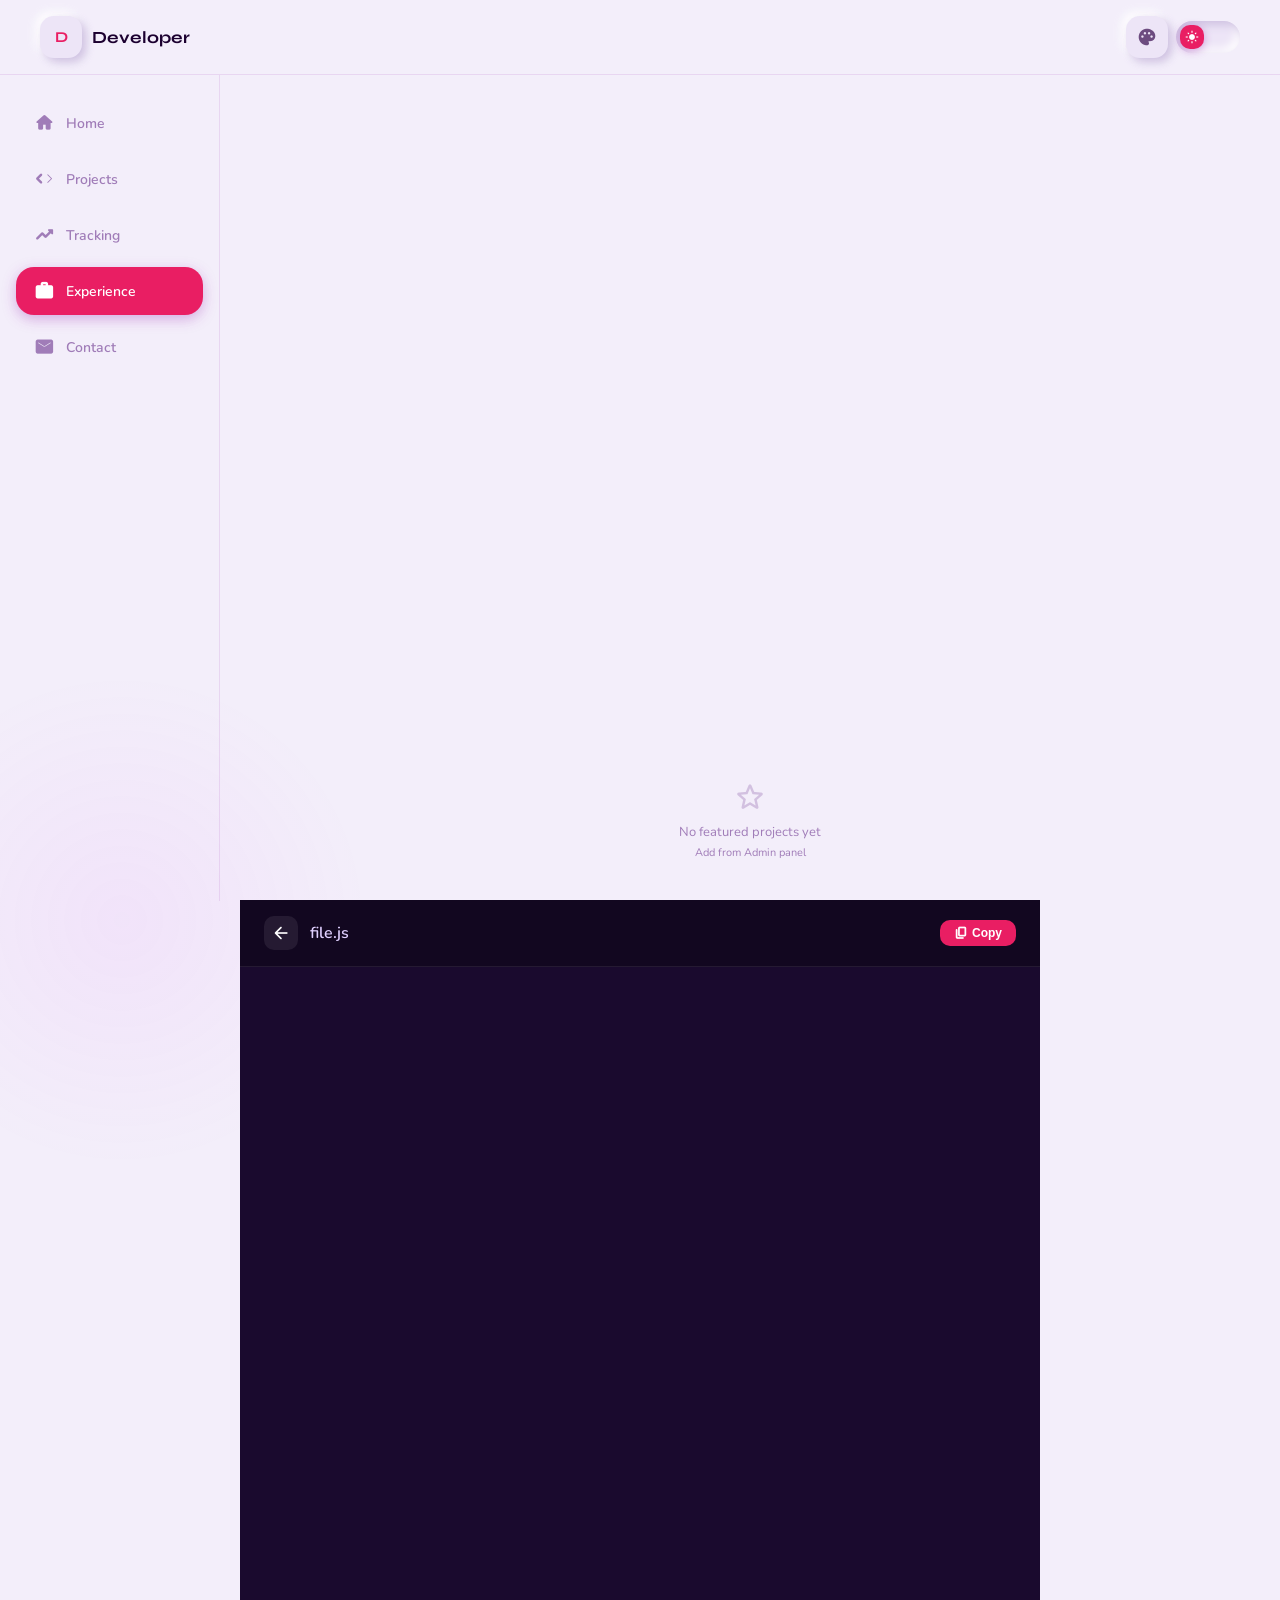
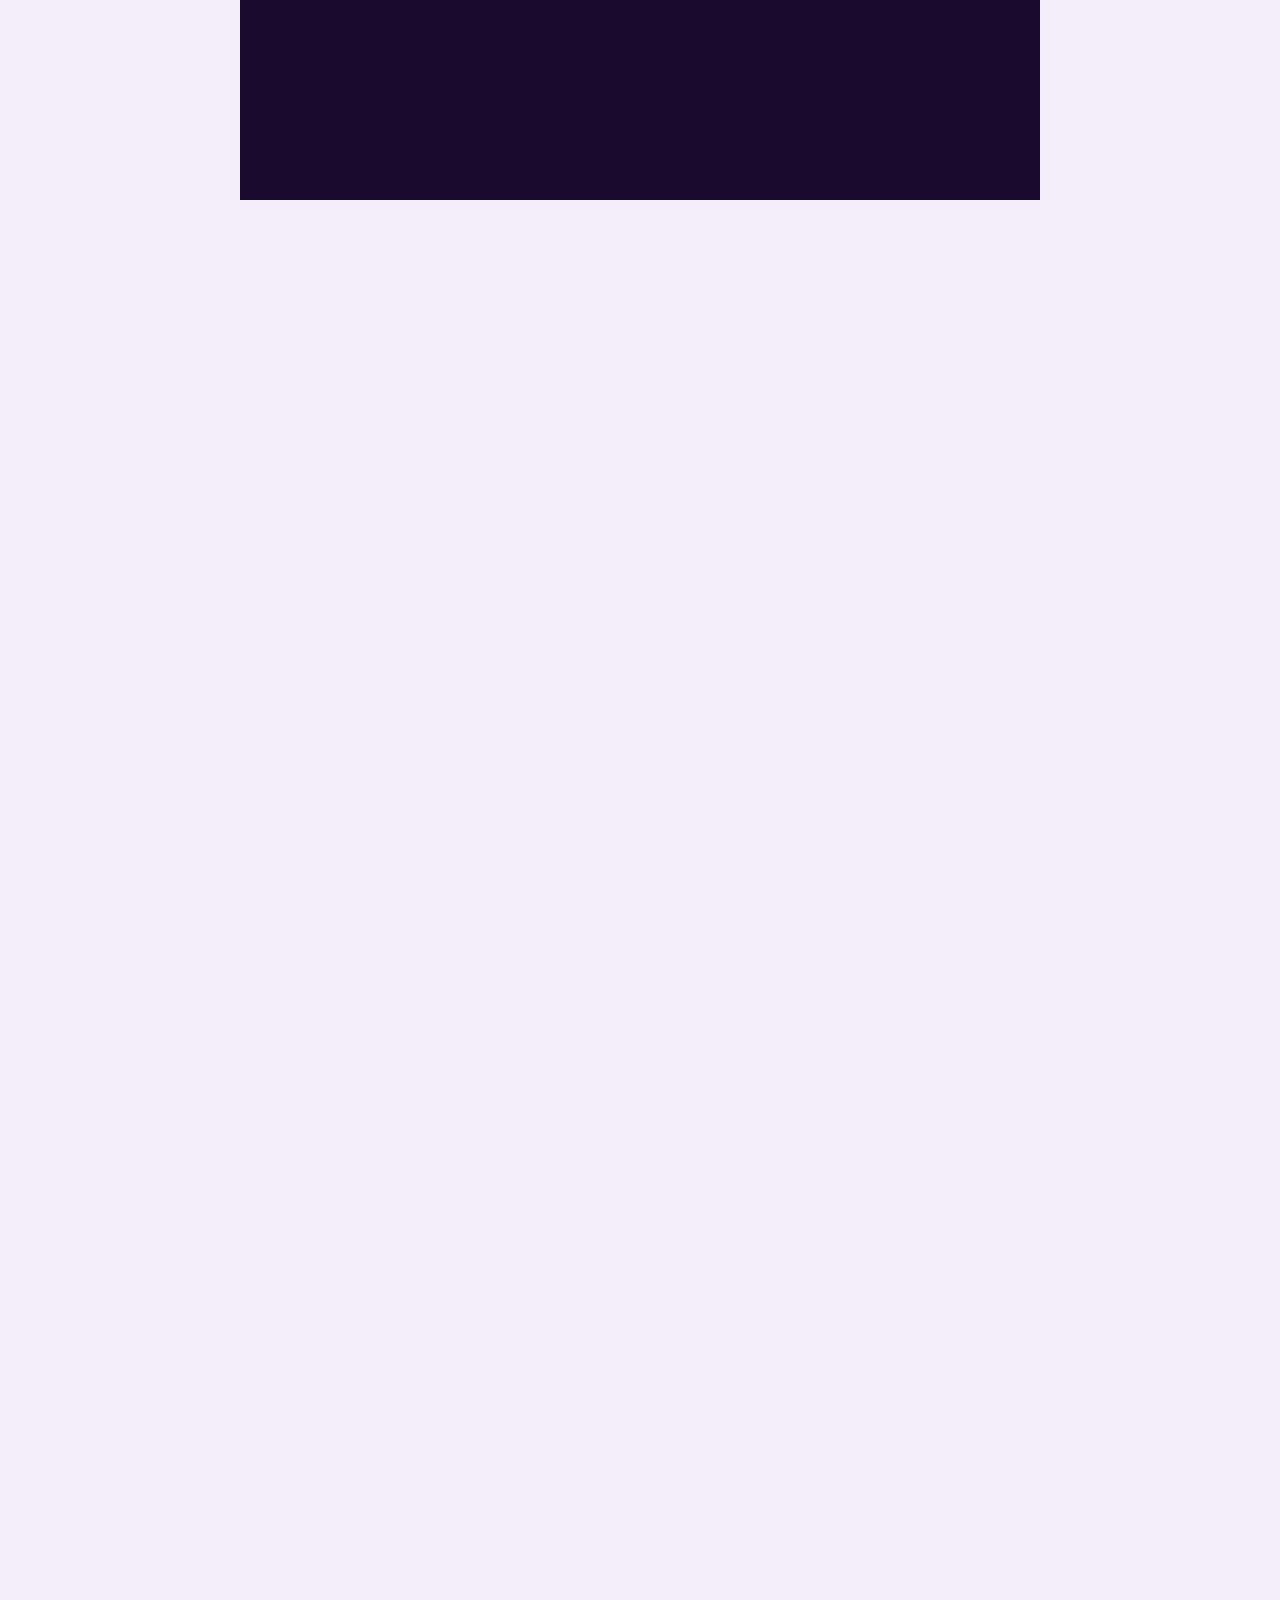
==== commit 4d231783: "Add files via upload" ====
--- a/index.html
+++ b/index.html
@@ -374,6 +374,69 @@
 .cv-code-wrap pre{font-family:'Courier New',monospace;font-size:12px;line-height:1.7;color:#e0d0ff;white-space:pre-wrap;word-break:break-all;}
 .cv-line-nums{display:inline-block;width:32px;color:#6b4f8a;user-select:none;margin-right:12px;text-align:right;}
 
+/* ADMIN */
+#admin-panel{position:fixed;inset:0;background:var(--bg);z-index:700;transform:translateX(100%);transition:transform 0.42s cubic-bezier(0.34,1.15,0.64,1);overflow-y:auto;max-width:420px;margin:0 auto;}
+#admin-panel.open{transform:translateX(0);}
+.admin-topbar{position:sticky;top:0;background:var(--surface);backdrop-filter:blur(20px);padding:12px 16px;display:flex;align-items:center;justify-content:space-between;border-bottom:1px solid rgba(156,39,176,0.12);z-index:10;}
+.admin-title{font-family:'Syne',sans-serif;font-size:17px;font-weight:800;color:var(--text);display:flex;align-items:center;gap:8px;}
+.admin-title .mi{color:var(--primary);}
+.admin-content{padding:16px 16px 100px;}
+.input-group{margin-bottom:14px;}
+.input-label{font-size:12px;font-weight:700;color:var(--text2);margin-bottom:6px;letter-spacing:0.04em;display:flex;align-items:center;gap:4px;}
+.input-label .mi{font-size:15px;color:var(--primary);}
+.neu-input{width:100%;padding:13px 16px;border:none;border-radius:var(--radius-md);background:var(--bg2);box-shadow:var(--shadow-neu-in);font-family:'Nunito',sans-serif;font-size:14px;color:var(--text);outline:none;transition:var(--transition-fast),var(--transition-theme);}
+.neu-input:focus{box-shadow:inset 4px 4px 10px var(--nd),inset -4px -4px 10px var(--nl),0 0 0 2px rgba(156,39,176,0.25);}
+.neu-textarea{width:100%;padding:13px 16px;border:none;border-radius:var(--radius-md);background:var(--bg2);box-shadow:var(--shadow-neu-in);font-family:'Nunito',sans-serif;font-size:13px;color:var(--text);outline:none;resize:vertical;min-height:90px;transition:var(--transition-fast),var(--transition-theme);}
+.admin-section-title{font-family:'Syne',sans-serif;font-size:15px;font-weight:700;color:var(--text);margin:20px 0 12px;padding-bottom:8px;border-bottom:2px solid var(--bg3);display:flex;align-items:center;gap:8px;}
+.admin-section-title .mi{color:var(--primary);}
+.toggle-row{display:flex;align-items:center;justify-content:space-between;padding:12px 0;border-bottom:1px solid rgba(156,39,176,0.1);}
+.toggle-label{font-size:13px;color:var(--text);font-weight:500;}
+.toggle{width:44px;height:24px;border-radius:12px;background:var(--bg2);box-shadow:var(--shadow-neu-in);position:relative;cursor:pointer;transition:var(--transition-fast);}
+.toggle.on{background:var(--primary);}
+.toggle-thumb{position:absolute;top:3px;left:3px;width:18px;height:18px;border-radius:50%;background:#fff;box-shadow:2px 2px 6px rgba(0,0,0,0.2);transition:var(--transition);}
+.toggle.on .toggle-thumb{left:23px;}
+.img-upload-area{width:100%;height:130px;border-radius:var(--radius-md);background:var(--bg2);box-shadow:var(--shadow-neu-in);display:flex;flex-direction:column;align-items:center;justify-content:center;gap:8px;cursor:pointer;transition:var(--transition-fast);position:relative;overflow:hidden;}
+.img-upload-area:hover{box-shadow:var(--shadow-neu);}
+.img-upload-area .mi{font-size:32px;color:var(--primary);opacity:0.6;}
+.img-upload-area span{font-size:12px;color:var(--text3);font-weight:600;}
+.img-upload-area img{position:absolute;inset:0;width:100%;height:100%;object-fit:cover;}
+#img-file-input{display:none;}
+
+/* GITHUB CONFIG */
+.github-config-section{background:var(--bg2);border-radius:var(--radius-md);padding:16px;margin-bottom:16px;box-shadow:var(--shadow-neu-sm);}
+.github-config-section .config-note{font-size:11px;color:var(--text3);margin-top:8px;line-height:1.5;}
+.github-config-section .config-link{color:var(--primary);font-weight:600;}
+
+/* LOGIN */
+#login-overlay{position:fixed;inset:0;background:rgba(18,8,32,0.72);backdrop-filter:blur(24px);-webkit-backdrop-filter:blur(24px);z-index:800;display:none;align-items:center;justify-content:center;animation:fadeIn 0.3s ease;}
+#login-overlay.show{display:flex;}
+@keyframes fadeIn{from{opacity:0;}to{opacity:1;}}
+.login-box{background:var(--bg);border-radius:var(--radius-xl);box-shadow:var(--shadow-neu);padding:32px 28px;width:85%;max-width:340px;text-align:center;}
+.login-icon{width:64px;height:64px;border-radius:20px;background:var(--bg2);box-shadow:var(--shadow-neu-sm);display:flex;align-items:center;justify-content:center;margin:0 auto 16px;}
+.login-icon .mi{font-size:32px;color:var(--primary);}
+.login-title{font-family:'Syne',sans-serif;font-size:22px;font-weight:800;color:var(--text);margin-bottom:6px;}
+.login-sub{font-size:13px;color:var(--text3);margin-bottom:24px;}
+.login-input{width:100%;padding:14px 16px;border:none;border-radius:var(--radius-md);background:var(--bg2);box-shadow:var(--shadow-neu-in);font-family:'Nunito',sans-serif;font-size:15px;color:var(--text);outline:none;text-align:center;letter-spacing:0.15em;margin-bottom:16px;}
+.login-btn{width:100%;padding:14px;border-radius:var(--radius-md);background:var(--primary);color:#fff;border:none;font-family:'Nunito',sans-serif;font-size:14px;font-weight:700;cursor:pointer;box-shadow:0 4px 16px rgba(156,39,176,0.35);transition:var(--transition);display:flex;align-items:center;justify-content:center;gap:8px;}
+.login-btn:active{transform:scale(0.97);}
+.login-btn .mi{font-size:18px;}
+.login-error{font-size:12px;color:#f44336;margin-top:10px;display:none;}
+
+/* TOAST */
+#toast{position:fixed;bottom:96px;left:50%;transform:translateX(-50%) translateY(20px);background:var(--bg3);color:var(--text);padding:11px 22px;border-radius:20px;font-size:13px;font-weight:600;opacity:0;transition:all 0.3s ease;z-index:900;white-space:nowrap;box-shadow:var(--shadow-neu);display:flex;align-items:center;gap:7px;}
+#toast .mi{font-size:16px;color:var(--primary);}
+#toast.show{opacity:1;transform:translateX(-50%) translateY(0);}
+
+/* SKELETON */
+.skeleton{background:linear-gradient(90deg,var(--bg2) 25%,var(--bg3) 50%,var(--bg2) 75%);background-size:200% 100%;animation:shimmer 1.5s infinite;border-radius:var(--radius-md);}
+@keyframes shimmer{to{background-position:-200% 0;}}
+
+/* RIPPLE */
+.ripple{position:absolute;border-radius:50%;background:rgba(156,39,176,0.18);transform:scale(0);animation:ripple 0.6s linear;pointer-events:none;}
+@keyframes ripple{to{transform:scale(4);opacity:0;}}
+
+.lang-js{background:#f7df1e;}.lang-ts{background:#3178c6;}.lang-py{background:#3572A5;}.lang-go{background:#00ADD8;}.lang-rust{background:#dea584;}.lang-css{background:#563d7c;}.lang-html{background:#e34c26;}.lang-cpp{background:#f34b7d;}.lang-java{background:#b07219;}.lang-default{background:#8b8b8b;}
+
 /* CHATTING ANIMATION */
 .chat-animation {
   display: flex;
@@ -1326,7 +1389,6 @@
       <button class="theme-toggle" onclick="toggleTheme()" title="Toggle theme">
         <div class="theme-thumb"><span class="mi" id="theme-icon">light_mode</span></div>
       </button>
-      <a class="topbar-btn" href="p4n3l-d4shb04rd.html" title="Admin"><span class="mi">settings</span></a>
     </div>
   </div>
 
@@ -1568,6 +1630,7 @@
   <div class="cv-code-wrap"><pre id="cv-code"></pre></div>
 </div>
 
+<div id="toast"><span class="mi" id="toast-icon">info</span><span id="toast-msg"></span></div>
 
 <script data-cfasync="false" src="/cdn-cgi/scripts/5c5dd728/cloudflare-static/email-decode.min.js"></script><script>
 // ==========================================
@@ -1630,6 +1693,7 @@
     description: 'Studied algorithms, data structures, and software engineering.'
   },
   featuredProjects: [],
+  hiddenRepos: [],
   skills: ['React', 'Node.js', 'TypeScript', 'Python', 'MongoDB', 'Figma', 'Docker', 'Git'],
   password: 'admin123', // ⚠️ Change this immediately from admin panel!
   heroImage: '',
@@ -1683,7 +1747,7 @@
   
   try {
     // Use GitHub API instead of raw URL to avoid 5-minute cache issue
-    const apiUrl = `https://api.github.com/repos/${owner}/${repo}/contents/${path}?ref=${dataBranch}`;
+    const apiUrl = `https://api.github.com/repos/${owner}/${repo}/contents/${path}?ref=${dataBranch}&t=${Date.now()}`;
     const headers = { 'Accept': 'application/vnd.github.v3+json' };
     if (ADMIN_TOKEN) headers['Authorization'] = `token ${ADMIN_TOKEN}`;
     
@@ -1717,7 +1781,7 @@
   
   try {
     // Get current file SHA (need API call for this)
-    const apiUrl = `https://api.github.com/repos/${owner}/${repo}/contents/${path}?ref=${dataBranch}`;
+    const apiUrl = `https://api.github.com/repos/${owner}/${repo}/contents/${path}?ref=${dataBranch}&t=${Date.now()}`;
     let sha = null;
     
     const shaRes = await fetch(apiUrl, {
@@ -1871,31 +1935,23 @@
 // ==========================================
 
 async function loadData() {
-  // Load data from GitHub API (no cache issue)
   const file = await getFile(PORTFOLIO_CONFIG.dataPath);
-  
   if (file) {
     try {
-      const content = decodeBase64(file.content);
-      const data = JSON.parse(content);
-      S = { ...DEFAULT_DATA, ...data };
+      const parsed = JSON.parse(decodeBase64(file.content));
+      S = { ...DEFAULT_DATA, ...parsed };
       fileSha = file.sha;
-      console.log('Data loaded from GitHub');
     } catch (e) {
       console.error('Error parsing data:', e);
     }
-  } else {
-    console.log('Using default data - configure PORTFOLIO_CONFIG');
-  }
-
+  }
   renderProfile();
   renderTracking();
-
-  // Fetch GitHub repos if username is set (works on any browser/device)
   if (S.github.username) {
     await loadGitHubStats();
   }
 }
+
 
 async function saveData() {
   const content = JSON.stringify(S, null, 2);
@@ -2151,109 +2207,13 @@
   setTimeout(observeReveals, 60);
 }
 
-function renderFeaturedList() {
-  const el = document.getElementById('featured-list');
-  const projects = S.featuredProjects || [];
-  
-  if (!projects.length) {
-    el.innerHTML = '<div style="text-align:center;padding:16px;color:var(--text3);font-size:12px;">No featured projects added</div>';
-    return;
-  }
-  
-  el.innerHTML = projects.map((p, i) => `
-    <div style="display:flex;align-items:center;gap:10px;padding:10px;background:var(--bg2);border-radius:var(--radius-md);margin-bottom:8px;">
-      <div style="width:40px;height:40px;border-radius:8px;background:var(--bg);overflow:hidden;display:flex;align-items:center;justify-content:center;flex-shrink:0;">
-        ${p.thumbnail ? `<img src="${p.thumbnail}" style="width:100%;height:100%;object-fit:cover;">` : '<span class="mi" style="color:var(--primary);opacity:0.5;">folder</span>'}
-      </div>
-      <div style="flex:1;min-width:0;">
-        <div style="font-size:13px;font-weight:600;color:var(--text);white-space:nowrap;overflow:hidden;text-overflow:ellipsis;">${p.name}</div>
-        <div style="font-size:11px;color:var(--text3);white-space:nowrap;overflow:hidden;text-overflow:ellipsis;">${p.description || 'No description'}</div>
-      </div>
-      <button onclick="deleteFeaturedProject(${i})" style="width:32px;height:32px;border-radius:8px;border:none;background:rgba(244,67,54,0.1);color:#f44336;cursor:pointer;display:flex;align-items:center;justify-content:center;">
-        <span class="mi" style="font-size:18px;">delete</span>
-      </button>
-    </div>
-  `).join('');
-}
-
-let currentFeaturedThumb = '';
-
-function handleFeaturedThumb(input) {
-  const file = input.files[0];
-  if (!file) return;
-  
-  const reader = new FileReader();
-  reader.onload = function(e) {
-    currentFeaturedThumb = e.target.result;
-    const preview = document.getElementById('featured-thumb-preview');
-    const icon = document.getElementById('featured-thumb-icon');
-    const text = document.getElementById('featured-thumb-text');
-    
-    preview.src = currentFeaturedThumb;
-    preview.style.display = 'block';
-    icon.style.display = 'none';
-    text.style.display = 'none';
-  };
-  reader.readAsDataURL(file);
-}
-
-async function addFeaturedProject() {
-  const name = document.getElementById('a-featured-name').value.trim();
-  const desc = document.getElementById('a-featured-desc').value.trim();
-  const url = document.getElementById('a-featured-url').value.trim();
-  
-  if (!name) {
-    showToast('warning', 'Project name required');
-    return;
-  }
-  
-  if (!S.featuredProjects) S.featuredProjects = [];
-  
-  // Upload thumbnail to GitHub if configured
-  let thumbnailUrl = currentFeaturedThumb;
-  if (currentFeaturedThumb && PORTFOLIO_CONFIG.owner && PORTFOLIO_CONFIG.repo && ADMIN_TOKEN) {
-    const ext = 'jpg';
-    const filename = `featured-${Date.now()}.${ext}`;
-    const uploadedUrl = await uploadImage(filename, currentFeaturedThumb);
-    if (uploadedUrl) {
-      thumbnailUrl = uploadedUrl;
-    }
-  }
-  
-  S.featuredProjects.push({
-    name,
-    description: desc,
-    url,
-    thumbnail: thumbnailUrl
-  });
-  
-  // Clear form
-  document.getElementById('a-featured-name').value = '';
-  document.getElementById('a-featured-desc').value = '';
-  document.getElementById('a-featured-url').value = '';
-  currentFeaturedThumb = '';
-  
-  const preview = document.getElementById('featured-thumb-preview');
-  const icon = document.getElementById('featured-thumb-icon');
-  const text = document.getElementById('featured-thumb-text');
-  preview.style.display = 'none';
-  icon.style.display = 'block';
-  text.style.display = 'block';
-  
-  renderFeaturedList();
-  renderFeaturedProjects();
-  
-  showToast('check_circle', 'Featured project added!');
-  await saveData();
-}
-
-function deleteFeaturedProject(index) {
-  S.featuredProjects.splice(index, 1);
-  renderFeaturedList();
-  renderFeaturedProjects();
-  saveData();
-  showToast('check_circle', 'Project removed');
-}
+
+
+
+
+
+
+
 
 // ==========================================
 // GITHUB PROJECTS FUNCTIONS
@@ -2313,6 +2273,8 @@
 }
 
 function renderHomeRepos(repos) {
+  const hidden = S.hiddenRepos || [];
+  repos = repos.filter(r => !hidden.includes(r.full_name));
   const el = document.getElementById('home-repos');
   if (!repos.length) {
     el.innerHTML = `
@@ -2432,6 +2394,8 @@
 }
 
 function renderAllProjectsList(repos) {
+  const hidden = S.hiddenRepos || [];
+  repos = repos.filter(r => !hidden.includes(r.full_name));
   const el = document.getElementById('apv-list');
   document.getElementById('apv-count').textContent = `${repos.length} projects`;
   
@@ -2617,6 +2581,55 @@
   return `${(b / 1048576).toFixed(1)}MB`;
 }
 
+
+
+
+
+
+
+
+
+
+
+// Separate function to update hero image across the UI
+
+
+
+
+
+
+
+
+function handleContact(type) {
+  const map = {
+    email: () => {
+      const email = S.contact.email;
+      navigator.clipboard.writeText(email);
+      showToast('content_copy', 'Email copied!');
+    },
+    whatsapp: () => {
+      const num = (S.contact.whatsapp || '').replace(/[^0-9]/g, '');
+      if (num) window.open(`https://wa.me/${num}`, '_blank');
+      else showToast('warning', 'WhatsApp not set');
+    },
+    facebook: () => {
+      const fb = S.contact.facebook || '';
+      if (fb && fb !== 'facebook.com/username') {
+        const raw = fb.startsWith('http') ? fb : `https://${fb}`;
+        const url = safeUrl(raw);
+        if (url) window.open(url, '_blank');
+        else showToast('warning', 'Invalid Facebook URL');
+      } else {
+        showToast('warning', 'Facebook not set');
+      }
+    }
+  };
+  map[type]?.();
+}
+
+// Sync GitHub repos manually
+
+
 // ==========================================
 // TOAST
 // ==========================================
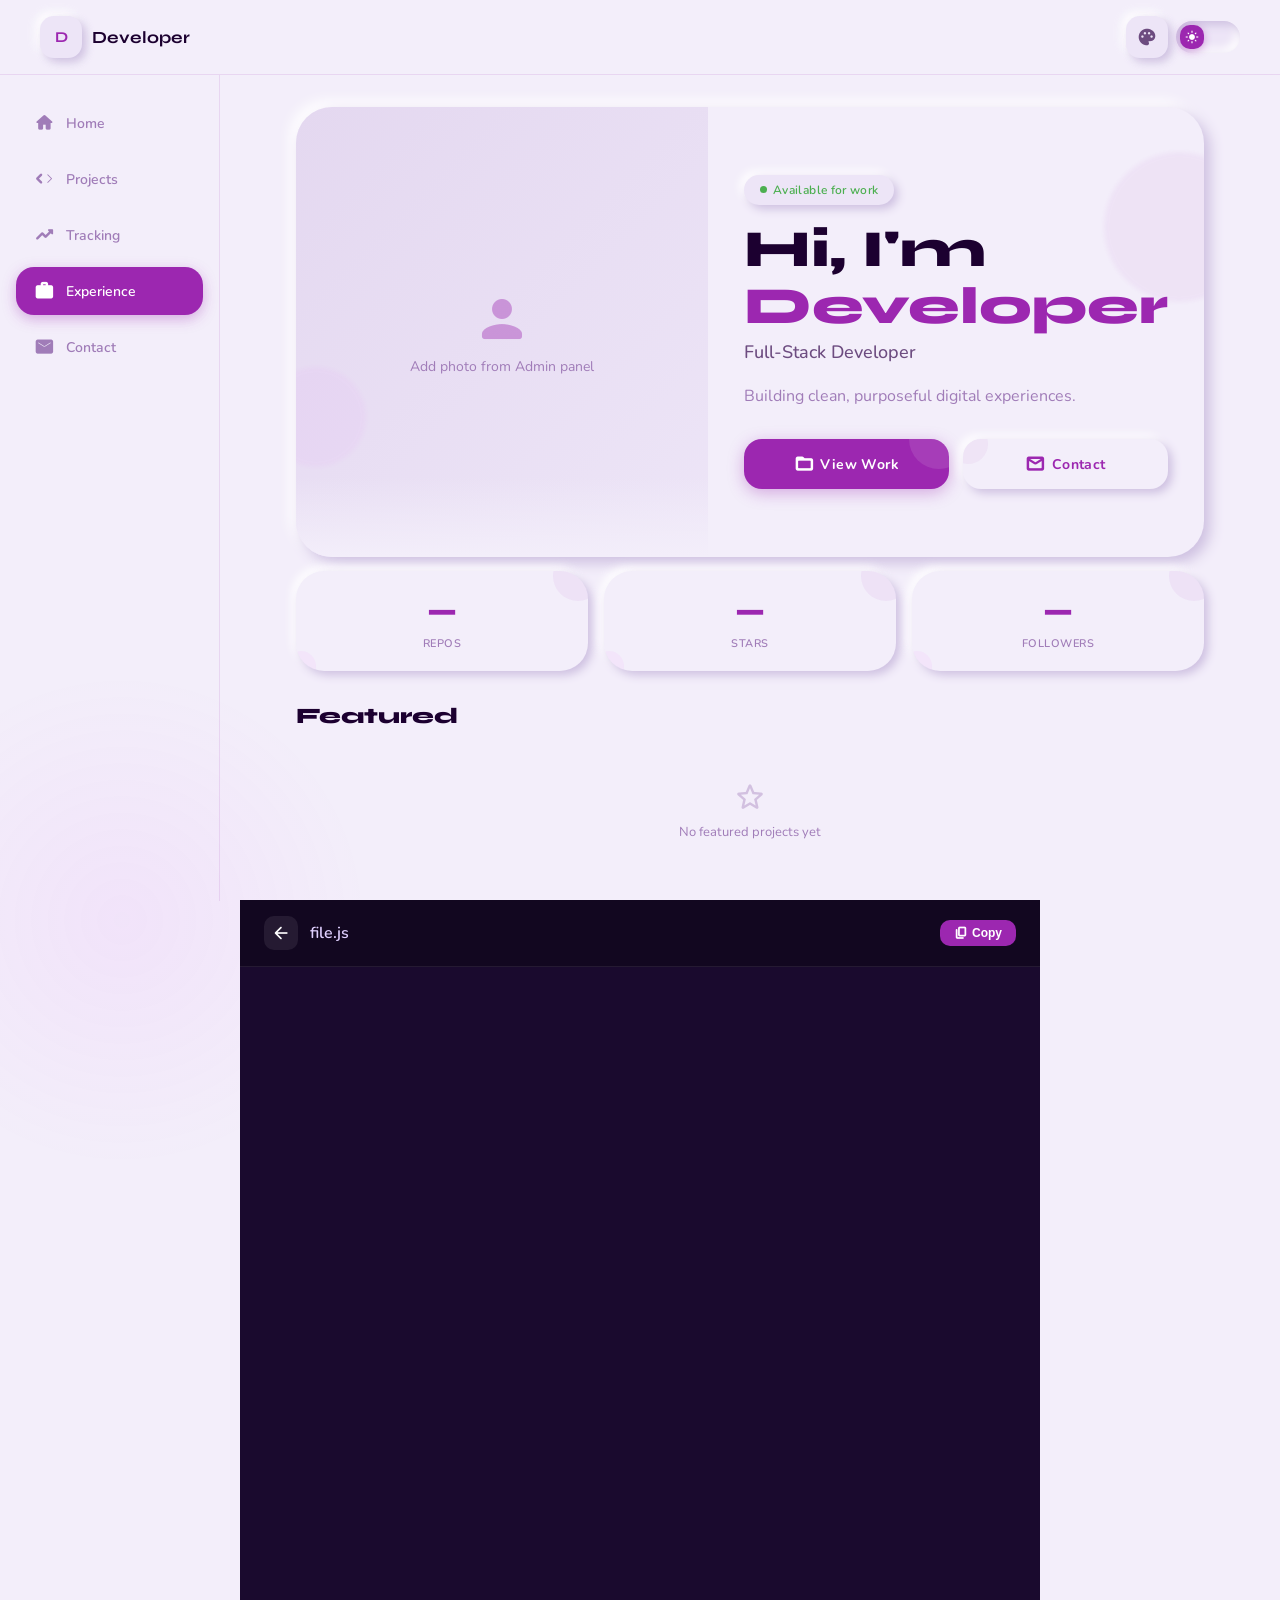
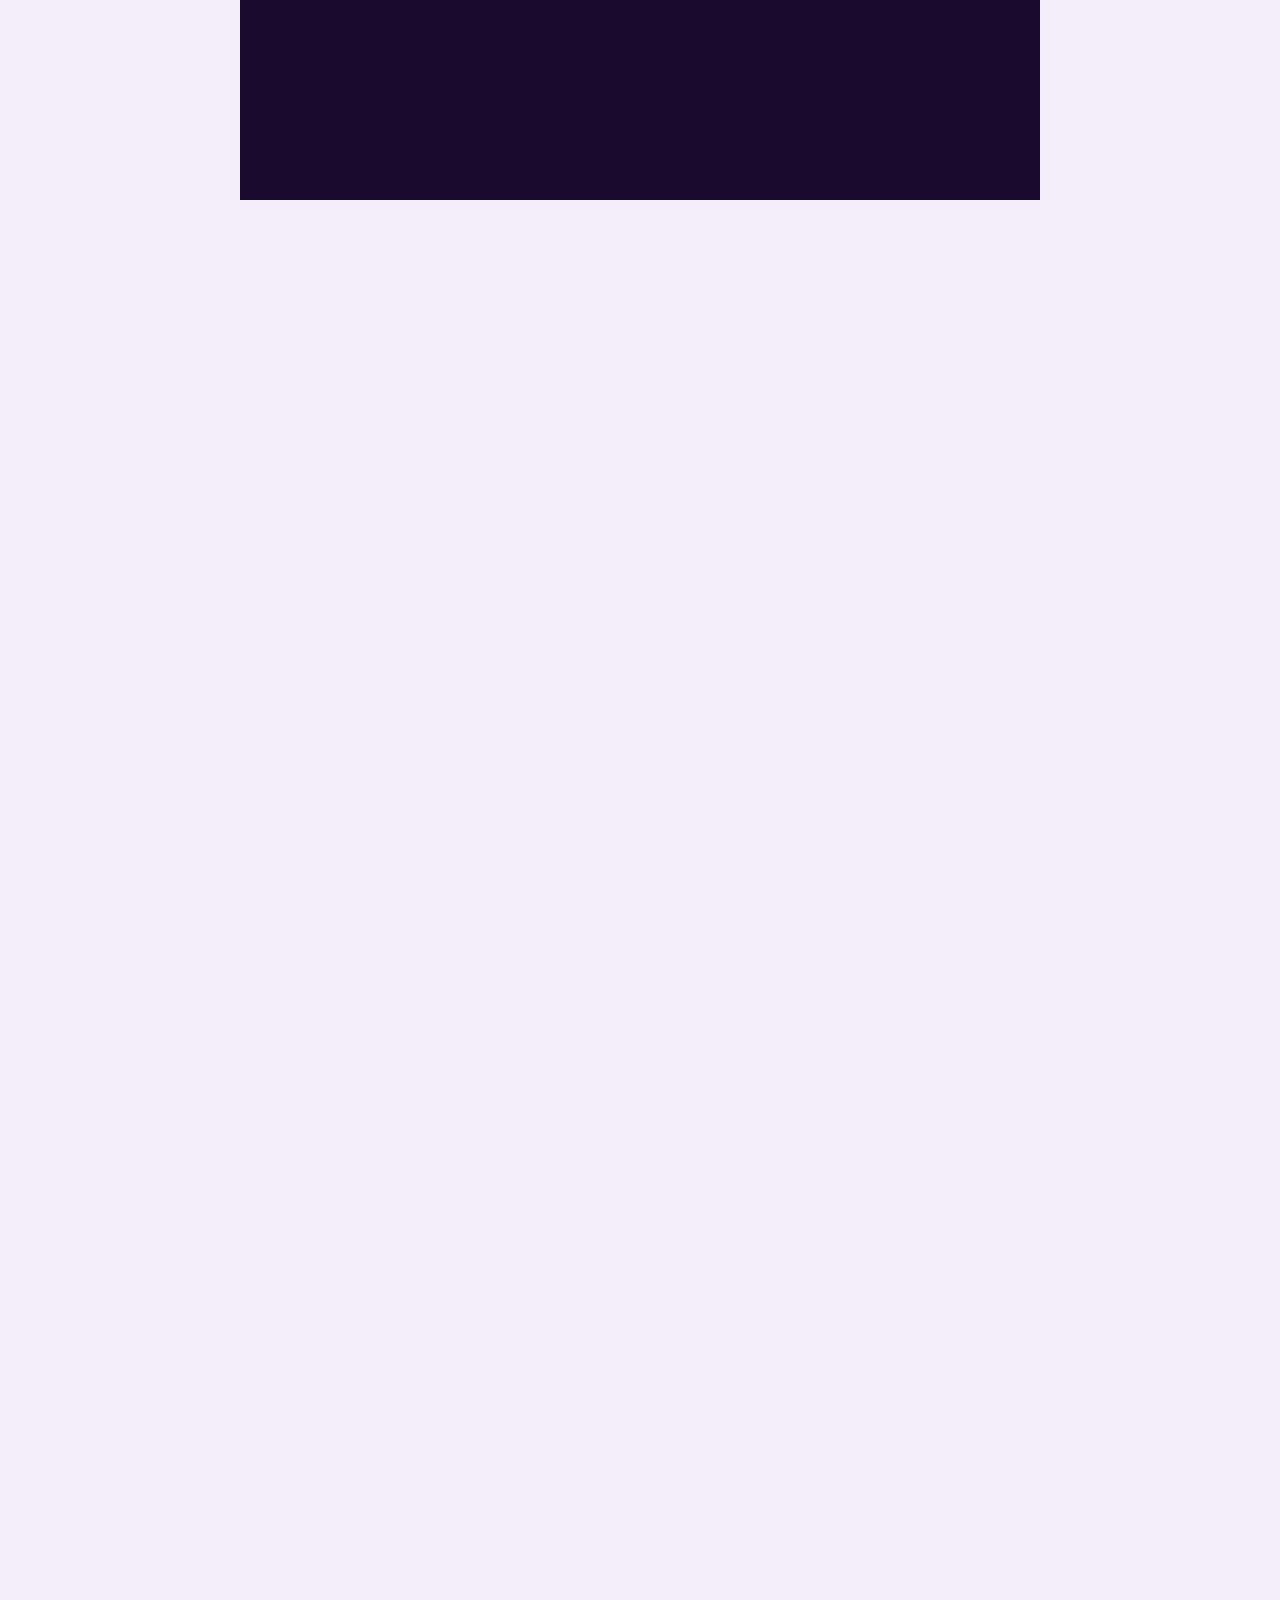
==== commit 823ebd77: "Add files via upload" ====
--- a/index.html
+++ b/index.html
@@ -7,6 +7,7 @@
 <link href="https://fonts.googleapis.com/css2?family=Nunito:wght@300;400;500;600;700&family=Syne:wght@400;600;700;800&display=swap" rel="stylesheet">
 <link href="https://fonts.googleapis.com/icon?family=Material+Icons+Round" rel="stylesheet">
 <style>
+
 /* Material Colors - Random on each refresh */
 :root {
   --mc-purple: #9c27b0;
@@ -1365,6 +1366,7 @@
     background: var(--text3);
   }
 }
+
 </style>
 </head>
 <body>
@@ -1571,7 +1573,7 @@
         <div style="font-size:13px;color:var(--text3);line-height:1.7;">Open to new opportunities and collaborations. Feel free to reach out!</div>
       </div>
       <div style="margin-top:16px;">
-        <button class="contact-btn email reveal reveal-delay-2" onclick="handleContact('email')"><div class="contact-icon"><span class="mi">mail</span></div><div><div class="contact-label">Email</div><div class="contact-val" id="c-email"><a href="/cdn-cgi/l/email-protection" class="__cf_email__" data-cfemail="146d7b6166547179757d783a777b79">[email&#160;protected]</a></div></div><div class="contact-arrow"><span class="mi">chevron_right</span></div></button>
+        <button class="contact-btn email reveal reveal-delay-2" onclick="handleContact('email')"><div class="contact-icon"><span class="mi">mail</span></div><div><div class="contact-label">Email</div><div class="contact-val" id="c-email">your@email.com</div></div><div class="contact-arrow"><span class="mi">chevron_right</span></div></button>
         <button class="contact-btn whatsapp reveal reveal-delay-3" onclick="handleContact('whatsapp')"><div class="contact-icon"><span class="mi">chat</span></div><div><div class="contact-label">WhatsApp</div><div class="contact-val" id="c-whatsapp">+880 1XXX-XXXXXX</div></div><div class="contact-arrow"><span class="mi">chevron_right</span></div></button>
         <button class="contact-btn facebook reveal reveal-delay-4" onclick="handleContact('facebook')"><div class="contact-icon"><span class="mi">facebook</span></div><div><div class="contact-label">Facebook</div><div class="contact-val" id="c-facebook">facebook.com/username</div></div><div class="contact-arrow"><span class="mi">chevron_right</span></div></button>
       </div>
@@ -1632,760 +1634,258 @@
 
 <div id="toast"><span class="mi" id="toast-icon">info</span><span id="toast-msg"></span></div>
 
-<script data-cfasync="false" src="/cdn-cgi/scripts/5c5dd728/cloudflare-static/email-decode.min.js"></script><script>
-// ==========================================
-// PORTFOLIO CONFIGURATION
-// ==========================================
-// 
-// HOW TO SET UP (ONE TIME SETUP):
-// 1. Create a PUBLIC GitHub repository (e.g., 'portfolio-data')
-// 2. Edit the 'owner' and 'repo' values below with your GitHub username and repo name
-// 3. Upload this HTML file to any hosting (GitHub Pages, Netlify, Vercel, etc.)
-// 4. Visitors can now see your portfolio WITHOUT any setup!
-// 
-// FOR ADMIN (You):
-// - Click the settings icon → Enter password → Enter your GitHub PAT token
-// - Token is only needed for EDITING, not for viewing
-//
-// ==========================================
-
-// ╔══════════════════════════════════════════════════════════════╗
-// ║  👇 EDIT HERE: Change these values to your own GitHub info   ║
-// ╚══════════════════════════════════════════════════════════════╝
-const PORTFOLIO_CONFIG = {
-  owner: 'rayhan-404',                // ← YOUR GITHUB USERNAME
-  repo: 'portfolio-data',            // ← YOUR REPO NAME (must be PUBLIC)
-  dataBranch: 'main',
-  dataPath: 'data.json',
-  imagePath: 'images'
-};
-// ╔══════════════════════════════════════════════════════════════╗
-// ║  👆 EDIT HERE: Change these values to your own GitHub info   ║
-// ╚══════════════════════════════════════════════════════════════╝
-
-// Admin token (only needed for editing, stored in localStorage after login)
-let ADMIN_TOKEN = '';
-
-// Default portfolio data
-const DEFAULT_DATA = {
-  github: { username: '' },
-  profile: {
-    name: 'Developer',
-    role: 'Full-Stack Developer · UI Designer',
-    bio: 'Building clean, purposeful digital experiences with modern technologies and a passion for great design.',
-    status: 'Available for work'
-  },
-  contact: {
-    email: 'your@email.com',
-    whatsapp: '+880 1XXX-XXXXXX',
-    facebook: 'facebook.com/username'
-  },
-  tracking: {
-    title: 'Nothing yet',
-    subtitle: 'Add a topic from admin panel',
-    pct: 0,
-    log: []
-  },
-  education: {
-    degree: 'BSc in Computer Science',
-    institution: 'University',
-    year: '2020 - 2024',
-    description: 'Studied algorithms, data structures, and software engineering.'
-  },
-  featuredProjects: [],
-  hiddenRepos: [],
-  skills: ['React', 'Node.js', 'TypeScript', 'Python', 'MongoDB', 'Figma', 'Docker', 'Git'],
-  password: 'admin123', // ⚠️ Change this immediately from admin panel!
-  heroImage: '',
-  theme: 'light'
-};
-
-// ==========================================
-// SECURITY HELPERS
-// ==========================================
-
-// Sanitize text before inserting into innerHTML (prevents XSS)
-function sanitize(str) {
-  if (!str) return '';
-  return String(str)
-    .replace(/&/g, '&amp;')
-    .replace(/</g, '&lt;')
-    .replace(/>/g, '&gt;')
-    .replace(/"/g, '&quot;')
-    .replace(/'/g, '&#x27;');
-}
-
-// Only allow safe URLs (blocks javascript: and data: protocols)
-function safeUrl(url) {
-  if (!url) return '';
-  const trimmed = url.trim().toLowerCase();
-  if (trimmed.startsWith('javascript:') || trimmed.startsWith('data:') || trimmed.startsWith('vbscript:')) return '';
-  return url.trim();
-}
-
-// Hash password using SHA-256
-async function hashPassword(password) {
-  const encoder = new TextEncoder();
-  const data = encoder.encode(password);
-  const hashBuffer = await crypto.subtle.digest('SHA-256', data);
-  const hashArray = Array.from(new Uint8Array(hashBuffer));
-  return hashArray.map(b => b.toString(16).padStart(2, '0')).join('');
-}
-
-let S = JSON.parse(JSON.stringify(DEFAULT_DATA));
-let fileSha = null;
-let allRepos = [];
-
-// ==========================================
-// GITHUB API FUNCTIONS
-// ==========================================
-
-// Get file from GitHub (PUBLIC read - no token needed for visitors)
-async function getFile(path) {
-  const { owner, repo, dataBranch } = PORTFOLIO_CONFIG;
-  if (!owner || !repo || owner === 'your-github-username') return null;
-  
+
+<script>
+// ============================================================
+// CONFIG — data.json is in the same folder as index.html
+// ============================================================
+const DATA_URL = './data.json';
+
+let S = {};           // portfolio data loaded from data.json
+let allRepos = [];    // repos from S.repos
+
+// ============================================================
+// THEME & COLOR
+// ============================================================
+const MATERIAL_COLORS = [
+  { primary:'#9c27b0', primary2:'#ab47bc', accent:'#e040fb' },
+  { primary:'#3f51b5', primary2:'#5c6bc0', accent:'#7c4dff' },
+  { primary:'#009688', primary2:'#26a69a', accent:'#64ffda' },
+  { primary:'#ff5722', primary2:'#ff7043', accent:'#ff6e40' },
+  { primary:'#e91e63', primary2:'#f06292', accent:'#ff4081' },
+  { primary:'#00bcd4', primary2:'#26c6da', accent:'#00e5ff' },
+  { primary:'#ff9800', primary2:'#ffb74d', accent:'#ffd740' },
+  { primary:'#673ab7', primary2:'#7e57c2', accent:'#b388ff' },
+  { primary:'#4caf50', primary2:'#66bb6a', accent:'#69f0ae' },
+  { primary:'#2196f3', primary2:'#42a5f5', accent:'#40c4ff' }
+];
+
+function applyColor(idx) {
+  const c = MATERIAL_COLORS[idx % MATERIAL_COLORS.length];
+  const r = document.documentElement.style;
+  r.setProperty('--primary', c.primary);
+  r.setProperty('--primary2', c.primary2);
+  r.setProperty('--accent', c.accent);
+  const thumb = document.querySelector('.theme-thumb');
+  if (thumb) thumb.style.background = c.primary;
+}
+
+function cycleColor() {
+  const cur = parseInt(localStorage.getItem('p_color') || '0');
+  const next = (cur + 1) % MATERIAL_COLORS.length;
+  localStorage.setItem('p_color', next);
+  applyColor(next);
+}
+
+function applyTheme(t) {
+  document.documentElement.setAttribute('data-theme', t);
+  const el = document.getElementById('theme-icon');
+  if (el) el.textContent = t === 'dark' ? 'dark_mode' : 'light_mode';
+}
+
+function toggleTheme() {
+  const cur = document.documentElement.getAttribute('data-theme');
+  applyTheme(cur === 'dark' ? 'light' : 'dark');
+}
+
+// ============================================================
+// LOAD DATA — fetch ./data.json (same folder, instant)
+// ============================================================
+async function loadData() {
   try {
-    // Use GitHub API instead of raw URL to avoid 5-minute cache issue
-    const apiUrl = `https://api.github.com/repos/${owner}/${repo}/contents/${path}?ref=${dataBranch}&t=${Date.now()}`;
-    const headers = { 'Accept': 'application/vnd.github.v3+json' };
-    if (ADMIN_TOKEN) headers['Authorization'] = `token ${ADMIN_TOKEN}`;
-    
-    const res = await fetch(apiUrl, { headers });
-    if (!res.ok) return null;
-    
-    const data = await res.json();
-    return {
-      content: data.content.replace(/\n/g, ''),
-      sha: data.sha
-    };
-  } catch (e) {
-    console.error('Error fetching file:', e);
-    return null;
-  }
-}
-
-// Save file to GitHub
-// Save file to GitHub (requires admin token)
-async function saveFile(path, content, message = 'Update portfolio data') {
-  const { owner, repo, dataBranch } = PORTFOLIO_CONFIG;
-  if (!owner || !repo || owner === 'your-github-username') {
-    showToast('warning', 'Portfolio not configured');
-    return false;
-  }
-  
-  if (!ADMIN_TOKEN) {
-    showToast('warning', 'Admin token required');
-    return false;
-  }
-  
-  try {
-    // Get current file SHA (need API call for this)
-    const apiUrl = `https://api.github.com/repos/${owner}/${repo}/contents/${path}?ref=${dataBranch}&t=${Date.now()}`;
-    let sha = null;
-    
-    const shaRes = await fetch(apiUrl, {
-      headers: {
-        'Authorization': `token ${ADMIN_TOKEN}`,
-        'Accept': 'application/vnd.github.v3+json'
-      }
-    });
-    
-    if (shaRes.ok) {
-      const shaData = await shaRes.json();
-      sha = shaData.sha;
-    }
-    
-    const body = {
-      message,
-      content: btoa(unescape(encodeURIComponent(content))),
-      branch: dataBranch
-    };
-    
-    if (sha) body.sha = sha;
-    
-    const res = await fetch(`https://api.github.com/repos/${owner}/${repo}/contents/${path}`, {
-      method: 'PUT',
-      headers: {
-        'Authorization': `token ${ADMIN_TOKEN}`,
-        'Accept': 'application/vnd.github.v3+json',
-        'Content-Type': 'application/json'
-      },
-      body: JSON.stringify(body)
-    });
-    
+    const res = await fetch(DATA_URL + '?t=' + Date.now());
     if (res.ok) {
-      const data = await res.json();
-      fileSha = data.content?.sha;
-      return true;
-    } else {
-      const err = await res.json();
-      console.error('Save error:', err);
-      showToast('error', err.message || 'Failed to save');
-      return false;
+      S = await res.json();
     }
   } catch (e) {
-    console.error('Error saving file:', e);
-    showToast('error', 'Failed to save to GitHub');
-    return false;
-  }
-}
-
-// Upload image to GitHub
-// Upload image to GitHub (requires admin token)
-async function uploadImage(filename, base64Data) {
-  const { owner, repo, dataBranch, imagePath } = PORTFOLIO_CONFIG;
-  if (!owner || !repo || owner === 'your-github-username') {
-    showToast('warning', 'Portfolio not configured');
-    return null;
-  }
-  
-  if (!ADMIN_TOKEN) {
-    showToast('warning', 'Admin token required');
-    return null;
-  }
-  
-  const path = `${imagePath}/${filename}`;
-  
-  try {
-    const res = await fetch(`https://api.github.com/repos/${owner}/${repo}/contents/${path}`, {
-      method: 'PUT',
-      headers: {
-        'Authorization': `token ${ADMIN_TOKEN}`,
-        'Accept': 'application/vnd.github.v3+json',
-        'Content-Type': 'application/json'
-      },
-      body: JSON.stringify({
-        message: `Upload image: ${filename}`,
-        content: base64Data.split(',')[1], // Remove data:image/xxx;base64, prefix
-        branch: dataBranch
-      })
-    });
-    
-    if (res.ok) {
-      // Return raw GitHub URL
-      return `https://raw.githubusercontent.com/${owner}/${repo}/${dataBranch}/${path}`;
-    } else {
-      const err = await res.json();
-      console.error('Upload error:', err);
-      return null;
-    }
-  } catch (e) {
-    console.error('Error uploading image:', e);
-    return null;
-  }
-}
-
-// Fetch GitHub user repos (admin only, for listing your own repos)
-async function fetchGitHubRepos() {
-  if (!ADMIN_TOKEN) return [];
-  
-  try {
-    const res = await fetch('https://api.github.com/user/repos?per_page=100&sort=updated', {
-      headers: {
-        'Authorization': `token ${ADMIN_TOKEN}`,
-        'Accept': 'application/vnd.github.v3+json'
-      }
-    });
-    
-    if (res.ok) {
-      return await res.json();
-    }
-    return [];
-  } catch (e) {
-    console.error('Error fetching repos:', e);
-    return [];
-  }
-}
-
-// Fetch public repos for display
-async function fetchPublicRepos(username) {
-  if (!username) return [];
-  
-  try {
-    const res = await fetch(`https://api.github.com/users/${username}/repos?per_page=100&sort=updated`);
-    if (res.ok) {
-      return await res.json();
-    }
-    return [];
-  } catch (e) {
-    console.error('Error fetching public repos:', e);
-    return [];
-  }
-}
-
-// Fetch GitHub user info
-async function fetchGitHubUser(username) {
-  if (!username) return null;
-  
-  try {
-    const res = await fetch(`https://api.github.com/users/${username}`);
-    if (res.ok) {
-      return await res.json();
-    }
-    return null;
-  } catch (e) {
-    console.error('Error fetching user:', e);
-    return null;
-  }
-}
-
-// ==========================================
-// DATA MANAGEMENT
-// ==========================================
-
-async function loadData() {
-  const file = await getFile(PORTFOLIO_CONFIG.dataPath);
-  if (file) {
-    try {
-      const parsed = JSON.parse(decodeBase64(file.content));
-      S = { ...DEFAULT_DATA, ...parsed };
-      fileSha = file.sha;
-    } catch (e) {
-      console.error('Error parsing data:', e);
-    }
-  }
+    console.log('data.json not found, using defaults');
+    S = {};
+  }
+  renderAll();
+}
+
+// ============================================================
+// RENDER ALL
+// ============================================================
+function renderAll() {
+  applyTheme(S.theme || 'light');
   renderProfile();
+  renderStats();
+  renderSkills();
+  renderFeaturedProjects();
   renderTracking();
-  if (S.github.username) {
-    await loadGitHubStats();
-  }
-}
-
-
-async function saveData() {
-  const content = JSON.stringify(S, null, 2);
-  const success = await saveFile(PORTFOLIO_CONFIG.dataPath, content, 'Update portfolio data');
-  return success;
-}
-
-function decodeBase64(base64) {
-  try {
-    return decodeURIComponent(escape(atob(base64)));
-  } catch (e) {
-    return atob(base64);
-  }
-}
-
-async function hashPassword(pw) {
-  const buf = await crypto.subtle.digest('SHA-256', new TextEncoder().encode(pw));
-  return Array.from(new Uint8Array(buf)).map(b => b.toString(16).padStart(2, '0')).join('');
-}
-
-// ==========================================
-// UI FUNCTIONS
-// ==========================================
-
-function applyTheme(t) {
-  document.documentElement.setAttribute('data-theme', t);
-  document.getElementById('theme-icon').textContent = t === 'dark' ? 'dark_mode' : 'light_mode';
-}
-
-function toggleTheme() {
-  S.theme = S.theme === 'dark' ? 'light' : 'dark';
-  applyTheme(S.theme);
-  saveData();
-}
-
-const revealObserver = new IntersectionObserver(entries => {
-  entries.forEach(e => {
-    if (e.isIntersecting) {
-      e.target.classList.add('visible');
-      revealObserver.unobserve(e.target);
-    }
-  });
-}, { threshold: 0.08 });
-
-function observeReveals() {
-  document.querySelectorAll('.reveal:not(.visible)').forEach(el => revealObserver.observe(el));
-}
-
-// Scroll to section function
-function scrollToSection(id, clickedBtn) {
-  const section = document.getElementById('section-' + id);
-  if (!section) return;
-  
-  const idx = { home: 0, projects: 1, tracking: 2, experience: 3, contact: 4 }[id];
-  
-  // Update active states for bottom nav
-  document.querySelectorAll('.bnav-item').forEach(b => b.classList.remove('active'));
-  document.querySelectorAll('.bnav-item')[idx]?.classList.add('active');
-  
-  // Update active states for desktop sidebar
-  document.querySelectorAll('.sidebar-item').forEach(s => s.classList.remove('active'));
-  document.querySelectorAll('.sidebar-item')[idx]?.classList.add('active');
-  
-  // Scroll to section
-  const topbarHeight = 58;
-  const targetPosition = section.offsetTop - topbarHeight - 10;
-  
-  window.scrollTo({
-    top: targetPosition,
-    behavior: 'smooth'
-  });
-  
-  // Update URL hash without jumping
-  history.replaceState(null, null, '#' + id);
-}
-
-// Update active nav on scroll
-function updateActiveNavOnScroll() {
-  const sections = document.querySelectorAll('.section');
-  const scrollPos = window.scrollY + 100;
-  
-  sections.forEach((section, index) => {
-    const sectionTop = section.offsetTop;
-    const sectionBottom = sectionTop + section.offsetHeight;
-    const sectionId = section.id.replace('section-', '');
-    
-    if (scrollPos >= sectionTop && scrollPos < sectionBottom) {
-      // Update bottom nav
-      document.querySelectorAll('.bnav-item').forEach(b => b.classList.remove('active'));
-      document.querySelectorAll('.bnav-item')[index]?.classList.add('active');
-      
-      // Update desktop sidebar
-      document.querySelectorAll('.sidebar-item').forEach(s => s.classList.remove('active'));
-      document.querySelectorAll('.sidebar-item')[index]?.classList.add('active');
-    }
-  });
-}
-
-// Throttle scroll events
-let scrollTimeout;
-window.addEventListener('scroll', () => {
-  if (scrollTimeout) clearTimeout(scrollTimeout);
-  scrollTimeout = setTimeout(updateActiveNavOnScroll, 50);
-});
+  renderEducation();
+  renderRepos();
+}
 
 function renderProfile() {
-  const first = S.profile.name.split(' ')[0] || 'Dev';
-  document.getElementById('hero-name').innerHTML = `Hi, I'm<br><span>${sanitize(first)}</span>`;
-  document.getElementById('hero-role').textContent = S.profile.role;
-  document.getElementById('hero-bio').textContent = S.profile.bio;
-  document.getElementById('hero-status').textContent = S.profile.status;
+  const p = S.profile || {};
+  const name = p.name || 'Developer';
+  const first = name.split(' ')[0];
+
+  document.getElementById('hero-name').innerHTML = `Hi, I\'m<br><span>${first}</span>`;
+  document.getElementById('hero-role').textContent = p.role || 'Full-Stack Developer';
+  document.getElementById('hero-bio').textContent = p.bio || 'Building clean, purposeful digital experiences.';
+  document.getElementById('hero-status').textContent = p.status || 'Available for work';
   document.getElementById('topbar-name').textContent = first;
-  document.getElementById('loader-name').textContent = first + "'s Portfolio";
-  
-  // Update avatar with image or initials
-  const ta = document.getElementById('topbar-avatar');
+  document.getElementById('loader-name').textContent = first + "\'s Portfolio";
+
+  // Avatar
+  const av = document.getElementById('topbar-avatar');
   if (S.heroImage) {
-    ta.innerHTML = `<img src="${S.heroImage}" alt="Avatar" style="width:100%;height:100%;object-fit:cover;border-radius:inherit;">`;
+    av.innerHTML = `<img src="${S.heroImage}" style="width:100%;height:100%;object-fit:cover;border-radius:inherit;">`;
   } else {
-    const initials = S.profile.name.split(' ').map(w => w[0] || '').join('').slice(0, 2).toUpperCase() || 'ME';
-    ta.textContent = initials;
-  }
-  
-  // Update hero image section
+    av.textContent = name.split(' ').map(w => w[0] || '').join('').slice(0,2).toUpperCase() || 'ME';
+  }
+
+  // Hero image
   const heroImg = document.getElementById('hero-img');
   const heroPlaceholder = document.getElementById('hero-img-placeholder');
-  const heroWrap = document.getElementById('hero-img-wrap');
-  
   if (S.heroImage) {
     heroImg.src = S.heroImage;
     heroImg.style.display = 'block';
-    heroImg.onload = function() {
-      heroPlaceholder.style.display = 'none';
-    };
-    heroImg.onerror = function() {
-      heroImg.style.display = 'none';
-      heroPlaceholder.style.display = 'flex';
-    };
     heroPlaceholder.style.display = 'none';
   } else {
     heroImg.style.display = 'none';
     heroPlaceholder.style.display = 'flex';
   }
-  
-  // Update contact info
-  document.getElementById('c-email').textContent = S.contact.email;
-  document.getElementById('c-whatsapp').textContent = S.contact.whatsapp || '+880 1XXX-XXXXXX';
-  document.getElementById('c-facebook').textContent = S.contact.facebook || 'facebook.com/username';
-  
-  // Update skills with cards
-  renderSkills();
-  
-  // Update education
-  renderEducation();
-  
-  // Update featured projects
-  renderFeaturedProjects();
-}
-
-function getSkillIcon(skill) {
-  const icons = {
-    'React': 'code',
-    'Node.js': 'dns',
-    'TypeScript': 'integration_instructions',
-    'JavaScript': 'integration_instructions',
-    'Python': 'terminal',
-    'MongoDB': 'storage',
-    'Figma': 'design_services',
-    'Docker': 'cloud_queue',
-    'Git': 'account_tree',
-    'CSS': 'palette',
-    'HTML': 'html',
-    'Vue': 'code',
-    'Angular': 'code',
-    'Next.js': 'code',
-    'Express': 'dns',
-    'PostgreSQL': 'storage',
-    'MySQL': 'storage',
-    'Redis': 'storage',
-    'AWS': 'cloud',
-    'Firebase': 'cloud',
-    'Tailwind': 'palette',
-    'Sass': 'palette',
-    'GraphQL': 'share',
-    'REST': 'api',
-    'Java': 'integration_instructions',
-    'C++': 'integration_instructions',
-    'Go': 'terminal',
-    'Rust': 'terminal'
+
+  // Contact
+  const c = S.contact || {};
+  document.getElementById('c-email').textContent = c.email || 'your@email.com';
+  document.getElementById('c-whatsapp').textContent = c.whatsapp || '+880 1XXX-XXXXXX';
+  document.getElementById('c-facebook').textContent = c.facebook || 'facebook.com/username';
+}
+
+function renderStats() {
+  const repos = S.repos || [];
+  const hidden = S.hiddenRepos || [];
+  const visible = repos.filter(r => !hidden.includes(r.full_name));
+  const stars = visible.reduce((a, r) => a + (r.stargazers_count || 0), 0);
+  document.getElementById('stat-repos').textContent = visible.length || (S.github_stats ? S.github_stats.public_repos : '—');
+  document.getElementById('stat-stars').textContent = stars || '—';
+  document.getElementById('stat-followers').textContent = (S.github_stats && S.github_stats.followers) || '—';
+}
+
+function getSkillIcon(s) {
+  const m = {
+    'React':'code','Node.js':'dns','TypeScript':'integration_instructions','JavaScript':'integration_instructions',
+    'Python':'terminal','MongoDB':'storage','Figma':'design_services','Docker':'cloud_queue','Git':'account_tree',
+    'CSS':'palette','HTML':'html','Vue':'code','Angular':'code','Next.js':'code','Express':'dns',
+    'PostgreSQL':'storage','MySQL':'storage','Redis':'storage','AWS':'cloud','Firebase':'cloud',
+    'Tailwind':'palette','GraphQL':'share','REST':'api','Java':'integration_instructions','C++':'integration_instructions',
+    'Go':'terminal','Rust':'terminal','Flutter':'phone_android','Swift':'apple','Kotlin':'android'
   };
-  return icons[skill] || 'build';
+  return m[s] || 'build';
 }
 
 function renderSkills() {
-  const skillsWrap = document.getElementById('skills-wrap');
-  if (skillsWrap && S.skills.length) {
-    skillsWrap.innerHTML = S.skills.map(s => `
-      <div class="skill-card">
-        <div class="skill-icon"><span class="mi">${sanitize(getSkillIcon(s))}</span></div>
-        <div class="skill-name">${sanitize(s)}</div>
-      </div>
-    `).join('');
-  }
-}
-
-function renderEducation() {
-  const edu = S.education;
-  if (!edu || !edu.degree) return;
-  
-  // Update education card with new structure
-  const degreeEl = document.getElementById('edu-degree');
-  const schoolEl = document.getElementById('edu-school');
-  const yearEl = document.getElementById('edu-year');
-  const descEl = document.getElementById('edu-desc');
-  
-  if (degreeEl) degreeEl.textContent = edu.degree;
-  if (schoolEl) schoolEl.textContent = edu.institution || '';
-  if (yearEl) yearEl.textContent = edu.year || '';
-  if (descEl) descEl.textContent = edu.description || '';
-}
-
-// ==========================================
-// FEATURED PROJECTS FUNCTIONS
-// ==========================================
+  const skills = S.skills || ['React','Node.js','TypeScript','Python','MongoDB','Figma','Docker','Git'];
+  const el = document.getElementById('skills-wrap');
+  if (!el) return;
+  el.innerHTML = skills.map(s => `
+    <div class="skill-card">
+      <div class="skill-icon"><span class="mi">${getSkillIcon(s)}</span></div>
+      <div class="skill-name">${s}</div>
+    </div>`).join('');
+}
 
 function renderFeaturedProjects() {
   const el = document.getElementById('featured-projects');
+  if (!el) return;
   const projects = S.featuredProjects || [];
-  
   if (!projects.length) {
-    el.innerHTML = `
-      <div style="text-align:center;padding:30px 20px;color:var(--text3);">
-        <span class="mi" style="font-size:36px;opacity:0.4;display:block;margin-bottom:8px;">star_outline</span>
-        <div style="font-size:13px;">No featured projects yet</div>
-        <div style="font-size:11px;margin-top:4px;">Add from Admin panel</div>
-      </div>
-    `;
+    el.innerHTML = `<div style="text-align:center;padding:30px 20px;color:var(--text3);">
+      <span class="mi" style="font-size:36px;opacity:0.4;display:block;margin-bottom:8px;">star_outline</span>
+      <div style="font-size:13px;">No featured projects yet</div></div>`;
     return;
   }
-  
-  el.innerHTML = projects.map((p, i) => `
-    <div class="featured-card reveal reveal-delay-${i + 1}" onclick="${p.url && p.url.match(/^https?:\/\//) ? `window.open('${p.url}', '_blank')` : ''}">
-      <div class="featured-thumb">
-        ${p.thumbnail && (p.thumbnail.startsWith('data:image/') || p.thumbnail.startsWith('https://')) ? `<img src="${p.thumbnail}" alt="${sanitize(p.name)}">` : '<span class="mi">folder_open</span>'}
-      </div>
+  el.innerHTML = projects.map((p, i) => {
+    const safeUrl = p.url && p.url.match(/^https?:\/\//) ? p.url : '';
+    return `<div class="featured-card reveal reveal-delay-${i+1}" ${safeUrl ? `onclick="window.open('${safeUrl}','_blank')"` : ''}>
+      <div class="featured-thumb">${p.thumbnail ? `<img src="${p.thumbnail}" alt="">` : '<span class="mi">folder_open</span>'}</div>
       <div class="featured-content">
-        <div class="featured-name">${sanitize(p.name)}</div>
-        <div class="featured-desc">${sanitize(p.description)}</div>
-      </div>
-    </div>
-  `).join('');
-  
+        <div class="featured-name">${p.name}</div>
+        <div class="featured-desc">${p.description || ''}</div>
+      </div></div>`;
+  }).join('');
   setTimeout(observeReveals, 60);
 }
 
-
-
-
-
-
-
-
-
-// ==========================================
-// GITHUB PROJECTS FUNCTIONS
-// ==========================================
-
-async function loadAllProjects() {
-  const username = S.github.username;
-  if (!username) {
-    showToast('warning', 'Set GitHub username in Admin');
-    return;
-  }
-  
-  showToast('sync', 'Loading projects...');
-  
-  try {
-    const repos = await fetchPublicRepos(username);
-    
-    if (repos.length) {
-      allRepos = repos;
-      renderAllProjectsList(repos);
-      showToast('check_circle', `${repos.length} projects loaded`);
-    } else {
-      showToast('warning', 'No repositories found');
-    }
-  } catch (e) {
-    console.error('Error loading projects:', e);
-    showToast('error', 'Failed to load projects');
-  }
-}
-
-async function loadGitHubStats() {
-  const username = S.github.username;
-  if (!username) return;
-  
-  try {
-    const [user, repos] = await Promise.all([
-      fetchGitHubUser(username),
-      fetchPublicRepos(username)
-    ]);
-    
-    if (user) {
-      document.getElementById('stat-repos').textContent = user.public_repos || 0;
-      document.getElementById('stat-followers').textContent = user.followers || 0;
-    }
-    
-    if (repos.length) {
-      allRepos = repos;
-      const totalStars = repos.reduce((acc, r) => acc + (r.stargazers_count || 0), 0);
-      document.getElementById('stat-stars').textContent = totalStars;
-      
-      // Load 5 preview repos on homepage (clicking opens repo viewer)
-      renderHomeRepos(repos.slice(0, 5));
-    }
-  } catch (e) {
-    console.error('Error loading GitHub stats:', e);
-  }
-}
-
-function renderHomeRepos(repos) {
-  const hidden = S.hiddenRepos || [];
-  repos = repos.filter(r => !hidden.includes(r.full_name));
-  const el = document.getElementById('home-repos');
-  if (!repos.length) {
-    el.innerHTML = `
-      <div style="text-align:center;padding:30px 20px;color:var(--text3);">
-        <span class="mi" style="font-size:36px;opacity:0.4;display:block;margin-bottom:8px;">folder_open</span>
-        <div style="font-size:13px;">No projects found</div>
-      </div>
-    `;
-    return;
-  }
-  
-  el.innerHTML = repos.map(r => `
-    <div class="proj-card reveal"
-      data-fullname="${sanitize(r.full_name)}"
-      data-desc="${sanitize(r.description || '')}">
-      <div class="proj-top">
-        <div class="proj-icon"><span class="mi">folder_open</span></div>
-        <div class="proj-stars"><span class="mi">star</span>${r.stargazers_count || 0}</div>
-      </div>
-      <div class="proj-name">${sanitize(r.name)}</div>
-      <div class="proj-desc">${sanitize(r.description || 'No description provided.')}</div>
-      <div class="proj-meta">
-        ${r.language ? `<div class="proj-lang"><div class="lang-dot ${getLangColor(r.language)}"></div><span style="font-size:10px;font-weight:700;color:var(--text2);">${sanitize(r.language)}</span></div>` : ''}
-        <div class="proj-tag">${r.private ? 'Private' : 'Public'}</div>
-      </div>
-    </div>
-  `).join('');
-
-  el.querySelectorAll('.proj-card[data-fullname]').forEach(card => {
-    card.addEventListener('click', () => openRepo(card.dataset.fullname, card.dataset.desc));
-  });
-  
-  setTimeout(observeReveals, 60);
-}
-
 function renderTracking() {
-  document.getElementById('track-title').textContent = S.tracking.title || 'Not set';
-  document.getElementById('track-subtitle').textContent = S.tracking.subtitle || '';
-  
+  const t = S.tracking || {};
+  document.getElementById('track-title').textContent = t.title || 'Nothing set';
+  document.getElementById('track-subtitle').textContent = t.subtitle || '';
   setTimeout(() => {
-    const pct = Math.min(100, Math.max(0, parseInt(S.tracking.pct) || 0));
+    const pct = Math.min(100, Math.max(0, parseInt(t.pct) || 0));
     document.getElementById('track-bar').style.width = pct + '%';
     document.getElementById('track-pct').textContent = pct + '%';
   }, 600);
-  
+  const log = (t.log || []).slice().reverse();
   const el = document.getElementById('track-entries');
-  const log = S.tracking.log || [];
-  
-  if (!log.length) {
-    el.innerHTML = '<div style="padding:24px;text-align:center;color:var(--text3);font-size:13px;">No entries yet</div>';
+  if (!log.length) { el.innerHTML = '<div style="padding:24px;text-align:center;color:var(--text3);font-size:13px;">No entries yet</div>'; return; }
+  el.innerHTML = log.map(e => `<div class="track-entry">
+    <div class="track-entry-dot"></div>
+    <div><div class="track-entry-date">${e.date}</div>
+    <div class="track-entry-text">${e.text}</div>
+    ${e.tag ? `<div class="track-entry-tag">${e.tag}</div>` : ''}</div></div>`).join('');
+}
+
+function renderEducation() {
+  const edu = S.education || {};
+  const d = document.getElementById('edu-degree');
+  const s = document.getElementById('edu-school');
+  const y = document.getElementById('edu-year');
+  const desc = document.getElementById('edu-desc');
+  if (d) d.textContent = edu.degree || 'BSc in Computer Science';
+  if (s) s.textContent = edu.institution || 'University';
+  if (y) y.textContent = edu.year || '2020 — 2024';
+  if (desc) desc.textContent = edu.description || '';
+}
+
+function getLangColor(l) {
+  return {JavaScript:'lang-js',TypeScript:'lang-ts',Python:'lang-py',Go:'lang-go',
+    Rust:'lang-rust',CSS:'lang-css',HTML:'lang-html','C++':'lang-cpp',Java:'lang-java'}[l] || 'lang-default';
+}
+
+function renderRepos() {
+  const repos = (S.repos || []).filter(r => !(S.hiddenRepos || []).includes(r.full_name));
+  allRepos = repos;
+  renderHomeRepos(repos.slice(0, 5));
+}
+
+function renderHomeRepos(repos) {
+  const el = document.getElementById('home-repos');
+  if (!el) return;
+  if (!repos.length) {
+    el.innerHTML = `<div style="text-align:center;padding:30px 20px;color:var(--text3);">
+      <span class="mi" style="font-size:36px;opacity:0.4;display:block;margin-bottom:8px;">folder_open</span>
+      <div style="font-size:13px;">No projects yet</div></div>`;
     return;
   }
-  
-  el.innerHTML = [...log].reverse().map(e => `
-    <div class="track-entry">
-      <div class="track-entry-dot"></div>
-      <div>
-        <div class="track-entry-date">${sanitize(e.date)}</div>
-        <div class="track-entry-text">${sanitize(e.text)}</div>
-        ${e.tag ? `<div class="track-entry-tag">${sanitize(e.tag)}</div>` : ''}
-      </div>
-    </div>
-  `).join('');
-}
-
-function getLangColor(l) {
-  const m = {
-    JavaScript: 'lang-js', TypeScript: 'lang-ts', Python: 'lang-py', Go: 'lang-go',
-    Rust: 'lang-rust', CSS: 'lang-css', HTML: 'lang-html', 'C++': 'lang-cpp', Java: 'lang-java'
-  };
-  return m[l] || 'lang-default';
-}
-
-function buildRepoCard(r) {
-  const lc = getLangColor(r.language);
-  return `
-    <div class="proj-card reveal"
-      data-fullname="${sanitize(r.full_name)}"
-      data-desc="${sanitize(r.description || '')}">
+  el.innerHTML = repos.map(r => `
+    <div class="proj-card reveal" onclick="openRepo('${r.full_name}','${(r.description||'').replace(/'/g,"\\'")}')">
       <div class="proj-top">
         <div class="proj-icon"><span class="mi">folder_open</span></div>
-        <div class="proj-stars"><span class="mi">star</span>${r.stargazers_count || 0}</div>
+        <div class="proj-stars"><span class="mi">star</span>${r.stargazers_count||0}</div>
       </div>
-      <div class="proj-name">${sanitize(r.name)}</div>
-      <div class="proj-desc">${sanitize(r.description || 'No description provided.')}</div>
+      <div class="proj-name">${r.name}</div>
+      <div class="proj-desc">${r.description||'No description provided.'}</div>
       <div class="proj-meta">
-        ${r.language ? `<div class="proj-lang"><div class="lang-dot ${lc}"></div><span style="font-size:10px;font-weight:700;color:var(--text2);">${sanitize(r.language)}</span></div>` : ''}
-        <div class="proj-tag">${r.private ? 'Private' : 'Public'}</div>
+        ${r.language?`<div class="proj-lang"><div class="lang-dot ${getLangColor(r.language)}"></div><span style="font-size:10px;font-weight:700;color:var(--text2);">${r.language}</span></div>`:''}
+        <div class="proj-tag">${r.private?'Private':'Public'}</div>
       </div>
-    </div>
-  `;
-}
-
-// filterRepos is not used - filterAllProjects is used for the overlay search
-
-// All Projects Overlay
+    </div>`).join('');
+  setTimeout(observeReveals, 60);
+}
+
+// ============================================================
+// ALL PROJECTS OVERLAY
+// ============================================================
 function openAllProjects() {
   document.getElementById('all-projects-view').classList.add('open');
   document.body.style.overflow = 'hidden';
-  if (allRepos.length) {
-    renderAllProjectsList(allRepos);
-  } else {
-    document.getElementById('apv-list').innerHTML = `
-      <div style="text-align:center;padding:60px 20px;color:var(--text3);">
-        <span class="mi" style="font-size:48px;opacity:0.4;display:block;margin-bottom:12px;">folder_open</span>
-        <div style="font-size:14px;font-weight:600;margin-bottom:6px;">No projects loaded</div>
-        <div style="font-size:12px;">Set your GitHub username in Admin panel</div>
-      </div>
-    `;
-    document.getElementById('apv-count').textContent = '0 projects';
-  }
+  renderAllProjectsList(allRepos);
 }
 
 function closeAllProjects() {
@@ -2394,65 +1894,49 @@
 }
 
 function renderAllProjectsList(repos) {
-  const hidden = S.hiddenRepos || [];
-  repos = repos.filter(r => !hidden.includes(r.full_name));
   const el = document.getElementById('apv-list');
-  document.getElementById('apv-count').textContent = `${repos.length} projects`;
-  
+  document.getElementById('apv-count').textContent = repos.length + ' projects';
   if (!repos.length) {
-    el.innerHTML = `
-      <div style="text-align:center;padding:60px 20px;color:var(--text3);">
-        <span class="mi" style="font-size:48px;opacity:0.4;display:block;margin-bottom:12px;">search_off</span>
-        <div style="font-size:14px;font-weight:600;">No projects found</div>
-      </div>
-    `;
+    el.innerHTML = `<div style="text-align:center;padding:60px 20px;color:var(--text3);">
+      <span class="mi" style="font-size:48px;opacity:0.4;display:block;margin-bottom:12px;">folder_open</span>
+      <div style="font-size:14px;font-weight:600;">No projects found</div></div>`;
     return;
   }
-  
   el.innerHTML = repos.map(r => `
-    <div class="apv-card"
-      data-fullname="${sanitize(r.full_name)}"
-      data-desc="${sanitize(r.description || '')}">
+    <div class="apv-card" onclick="openRepoFromOverlay('${r.full_name}','${(r.description||'').replace(/'/g,"\\'")}')">
       <div class="apv-card-top">
         <div class="apv-card-icon"><span class="mi">folder_open</span></div>
-        <div class="apv-card-stars"><span class="mi">star</span>${r.stargazers_count || 0}</div>
+        <div class="apv-card-stars"><span class="mi">star</span>${r.stargazers_count||0}</div>
       </div>
-      <div class="apv-card-name">${sanitize(r.name)}</div>
-      <div class="apv-card-desc">${sanitize(r.description || 'No description provided.')}</div>
+      <div class="apv-card-name">${r.name}</div>
+      <div class="apv-card-desc">${r.description||'No description.'}</div>
       <div class="apv-card-meta">
-        ${r.language ? `<div class="apv-card-lang"><div class="lang-dot ${getLangColor(r.language)}"></div>${sanitize(r.language)}</div>` : ''}
-        <div class="apv-card-tag">${r.private ? 'Private' : 'Public'}</div>
-        <div class="apv-card-tag">${r.forks_count || 0} forks</div>
+        ${r.language?`<div class="apv-card-lang"><div class="lang-dot ${getLangColor(r.language)}"></div>${r.language}</div>`:''}
+        <div class="apv-card-tag">${r.private?'Private':'Public'}</div>
+        <div class="apv-card-tag">${r.forks_count||0} forks</div>
       </div>
-    </div>
-  `).join('');
-
-  el.querySelectorAll('.apv-card[data-fullname]').forEach(card => {
-    card.addEventListener('click', () => openRepoFromOverlay(card.dataset.fullname, card.dataset.desc));
-  });
+    </div>`).join('');
 }
 
 function filterAllProjects(q) {
-  if (!allRepos.length) return;
-  const f = q ? allRepos.filter(r => 
-    r.name.toLowerCase().includes(q.toLowerCase()) || 
-    (r.description || '').toLowerCase().includes(q.toLowerCase())
-  ) : allRepos;
+  const f = q ? allRepos.filter(r =>
+    r.name.toLowerCase().includes(q.toLowerCase()) ||
+    (r.description||'').toLowerCase().includes(q.toLowerCase())) : allRepos;
   renderAllProjectsList(f);
 }
 
-function openRepoFromOverlay(fullName, desc) {
+function openRepoFromOverlay(fn, desc) {
   closeAllProjects();
-  setTimeout(() => openRepo(fullName, desc), 150);
-}
-
-// Repo viewer
-let curRepo = '';
-let pathStack = [];
+  setTimeout(() => openRepo(fn, desc), 150);
+}
+
+// ============================================================
+// REPO VIEWER (API called only when user opens a repo)
+// ============================================================
+let curRepo = '', pathStack = [];
 
 async function openRepo(fn, desc) {
-  curRepo = fn;
-  pathStack = [];
+  curRepo = fn; pathStack = [];
   document.getElementById('rv-name').textContent = fn.split('/')[1];
   document.getElementById('rv-desc-top').textContent = desc || '';
   document.getElementById('repo-view').classList.add('open');
@@ -2469,68 +1953,44 @@
   const el = document.getElementById('rv-files');
   el.innerHTML = '<div style="padding:30px;display:flex;justify-content:center;"><div style="width:40px;height:40px;border-radius:50%;border:3px solid var(--bg3);border-top:3px solid var(--primary);animation:orbSpin 0.9s linear infinite;"></div></div>';
   renderBreadcrumb(path);
-  
   try {
     const res = await fetch(`https://api.github.com/repos/${curRepo}/contents/${path}`);
     if (!res.ok) throw new Error();
-    
     const data = await res.json();
-    
     if (Array.isArray(data)) {
-      const dirs = data.filter(f => f.type === 'dir').sort((a, b) => a.name.localeCompare(b.name));
-      const files = data.filter(f => f.type === 'file').sort((a, b) => a.name.localeCompare(b.name));
-      
-      el.innerHTML = [...dirs, ...files].map(f => `
+      const dirs = data.filter(f => f.type==='dir').sort((a,b) => a.name.localeCompare(b.name));
+      const files = data.filter(f => f.type==='file').sort((a,b) => a.name.localeCompare(b.name));
+      el.innerHTML = [...dirs,...files].map(f => `
         <div class="rv-file-row" data-type="${f.type}" data-path="${f.path}" data-name="${f.name}" onclick="handleFileClick(this)">
-          <div class="rv-file-icon"><span class="mi">${f.type === 'dir' ? 'folder' : 'insert_drive_file'}</span></div>
-          <div style="flex:1;"><div class="rv-file-name">${sanitize(f.name)}</div><div class="rv-file-meta">${f.type === 'dir' ? 'Directory' : formatSize(f.size)}</div></div>
+          <div class="rv-file-icon"><span class="mi">${f.type==='dir'?'folder':'insert_drive_file'}</span></div>
+          <div style="flex:1;"><div class="rv-file-name">${f.name}</div><div class="rv-file-meta">${f.type==='dir'?'Directory':formatSize(f.size)}</div></div>
           <div style="color:var(--text3);"><span class="mi">chevron_right</span></div>
-        </div>
-      `).join('');
+        </div>`).join('');
     }
-  } catch (e) {
+  } catch(e) {
     el.innerHTML = '<div style="padding:20px;text-align:center;color:var(--text3);font-size:13px;">Could not load contents</div>';
   }
 }
 
 function handleFileClick(el) {
-  const type = el.dataset.type;
-  const path = el.dataset.path;
-  const name = el.dataset.name;
-  if (type === 'dir') {
-    pathStack.push(path);
-    loadContents(path);
-  } else {
-    viewFile(path, name);
-  }
-}
-
-function drillInto(path) {
-  pathStack.push(path);
-  loadContents(path);
+  const type = el.dataset.type, path = el.dataset.path, name = el.dataset.name;
+  if (type === 'dir') { pathStack.push(path); loadContents(path); }
+  else viewFile(path, name);
 }
 
 function renderBreadcrumb(path) {
   const el = document.getElementById('rv-breadcrumb');
   const parts = path ? path.split('/') : [];
   let html = `<div class="rv-bc-item" onclick="jumpBC(-1)">root</div>`;
-  parts.forEach((p, i) => {
-    html += `<div class="rv-bc-sep"><span class="mi">chevron_right</span></div><div class="rv-bc-item" onclick="jumpBC(${i})">${p}</div>`;
-  });
+  parts.forEach((p,i) => { html += `<div class="rv-bc-sep"><span class="mi">chevron_right</span></div><div class="rv-bc-item" onclick="jumpBC(${i})">${p}</div>`; });
   el.innerHTML = html;
 }
 
 function jumpBC(idx) {
-  if (idx === -1) {
-    pathStack = [];
-    loadContents('');
-    return;
-  }
-  const cur = pathStack[pathStack.length - 1] || '';
-  const parts = cur.split('/');
-  const newPath = parts.slice(0, idx + 1).join('/');
-  pathStack = pathStack.slice(0, idx + 1);
-  loadContents(newPath);
+  if (idx === -1) { pathStack = []; loadContents(''); return; }
+  const parts = (pathStack[pathStack.length-1]||'').split('/');
+  pathStack = pathStack.slice(0, idx+1);
+  loadContents(parts.slice(0, idx+1).join('/'));
 }
 
 async function viewFile(path, name) {
@@ -2538,102 +1998,85 @@
   document.getElementById('code-view').classList.add('open');
   const pre = document.getElementById('cv-code');
   pre.textContent = 'Loading…';
-  
   try {
     const res = await fetch(`https://api.github.com/repos/${curRepo}/contents/${path}`);
     const d = await res.json();
-    const decoded = decodeBase64(d.content || '');
-    const lines = decoded.split('\n');
-    pre.innerHTML = lines.map((l, i) => `<span class="cv-line-nums">${i + 1}</span>${esc(l)}`).join('\n');
-  } catch (e) {
-    pre.textContent = 'Could not load file.';
-  }
-}
-
-function closeCodeView() {
-  document.getElementById('code-view').classList.remove('open');
-}
-
+    const decoded = decodeURIComponent(escape(atob((d.content||'').replace(/\n/g,''))));
+    pre.innerHTML = decoded.split('\n').map((l,i) => `<span class="cv-line-nums">${i+1}</span>${esc(l)}`).join('\n');
+  } catch(e) { pre.textContent = 'Could not load file.'; }
+}
+
+function closeCodeView() { document.getElementById('code-view').classList.remove('open'); }
 function copyCode() {
-  const text = document.getElementById('cv-code').innerText.replace(/^\d+\s/gm, '');
-  navigator.clipboard.writeText(text).then(() => showToast('check_circle', 'Copied to clipboard!'));
-}
-
-function esc(t) {
-  return t.replace(/&/g, '&amp;').replace(/</g, '&lt;').replace(/>/g, '&gt;');
-}
-
-// Sanitize user data before inserting into HTML (XSS prevention)
-function san(t) {
-  if (!t) return '';
-  return String(t)
-    .replace(/&/g, '&amp;')
-    .replace(/</g, '&lt;')
-    .replace(/>/g, '&gt;')
-    .replace(/"/g, '&quot;')
-    .replace(/'/g, '&#x27;');
-}
-
+  navigator.clipboard.writeText(document.getElementById('cv-code').innerText.replace(/^\d+\s/gm,''))
+    .then(() => showToast('check_circle','Copied!'));
+}
+function esc(t) { return t.replace(/&/g,'&amp;').replace(/</g,'&lt;').replace(/>/g,'&gt;'); }
 function formatSize(b) {
-  if (!b) return '';
-  if (b < 1024) return `${b}B`;
-  if (b < 1048576) return `${(b / 1024).toFixed(1)}KB`;
-  return `${(b / 1048576).toFixed(1)}MB`;
-}
-
-
-
-
-
-
-
-
-
-
-
-// Separate function to update hero image across the UI
-
-
-
-
-
-
-
-
+  if (!b) return ''; if (b<1024) return b+'B';
+  if (b<1048576) return (b/1024).toFixed(1)+'KB'; return (b/1048576).toFixed(1)+'MB';
+}
+
+// ============================================================
+// CONTACT
+// ============================================================
 function handleContact(type) {
-  const map = {
-    email: () => {
-      const email = S.contact.email;
-      navigator.clipboard.writeText(email);
-      showToast('content_copy', 'Email copied!');
-    },
-    whatsapp: () => {
-      const num = (S.contact.whatsapp || '').replace(/[^0-9]/g, '');
-      if (num) window.open(`https://wa.me/${num}`, '_blank');
-      else showToast('warning', 'WhatsApp not set');
-    },
-    facebook: () => {
-      const fb = S.contact.facebook || '';
-      if (fb && fb !== 'facebook.com/username') {
-        const raw = fb.startsWith('http') ? fb : `https://${fb}`;
-        const url = safeUrl(raw);
-        if (url) window.open(url, '_blank');
-        else showToast('warning', 'Invalid Facebook URL');
-      } else {
-        showToast('warning', 'Facebook not set');
+  const c = S.contact || {};
+  if (type === 'email') {
+    navigator.clipboard.writeText(c.email||'');
+    showToast('content_copy','Email copied!');
+  } else if (type === 'whatsapp') {
+    const num = (c.whatsapp||'').replace(/[^0-9]/g,'');
+    if (num) window.open(`https://wa.me/${num}`,'_blank');
+    else showToast('warning','WhatsApp not set');
+  } else if (type === 'facebook') {
+    const fb = c.facebook||'';
+    if (fb && fb !== 'facebook.com/username') window.open(fb.startsWith('http')?fb:'https://'+fb,'_blank');
+    else showToast('warning','Facebook not set');
+  }
+}
+
+// ============================================================
+// NAV
+// ============================================================
+function scrollToSection(id) {
+  const section = document.getElementById('section-' + id);
+  if (!section) return;
+  window.scrollTo({ top: section.offsetTop - 68, behavior: 'smooth' });
+  const ids = ['home','projects','tracking','experience','contact'];
+  const idx = ids.indexOf(id);
+  document.querySelectorAll('.bnav-item').forEach((b,i) => b.classList.toggle('active', i===idx));
+  document.querySelectorAll('.sidebar-item').forEach((b,i) => b.classList.toggle('active', i===idx));
+}
+
+let scrollTimeout;
+window.addEventListener('scroll', () => {
+  clearTimeout(scrollTimeout);
+  scrollTimeout = setTimeout(() => {
+    const pos = window.scrollY + 100;
+    document.querySelectorAll('.section').forEach((sec, i) => {
+      if (pos >= sec.offsetTop && pos < sec.offsetTop + sec.offsetHeight) {
+        document.querySelectorAll('.bnav-item').forEach((b,j) => b.classList.toggle('active',i===j));
+        document.querySelectorAll('.sidebar-item').forEach((b,j) => b.classList.toggle('active',i===j));
       }
-    }
-  };
-  map[type]?.();
-}
-
-// Sync GitHub repos manually
-
-
-// ==========================================
+    });
+  }, 50);
+});
+
+// ============================================================
+// SCROLL REVEAL
+// ============================================================
+const revealObs = new IntersectionObserver(entries => {
+  entries.forEach(e => { if (e.isIntersecting) { e.target.classList.add('visible'); revealObs.unobserve(e.target); } });
+}, { threshold: 0.08 });
+
+function observeReveals() {
+  document.querySelectorAll('.reveal:not(.visible)').forEach(el => revealObs.observe(el));
+}
+
+// ============================================================
 // TOAST
-// ==========================================
-
+// ============================================================
 let toastTimer;
 function showToast(icon, msg) {
   document.getElementById('toast-icon').textContent = icon;
@@ -2644,109 +2087,33 @@
   toastTimer = setTimeout(() => t.classList.remove('show'), 2600);
 }
 
-// ==========================================
-// INITIALIZATION
-// ==========================================
-
-// Material Colors Palette - Random selection on each refresh
-const MATERIAL_COLORS = [
-  { name: 'purple', primary: '#9c27b0', primary2: '#ab47bc', accent: '#e040fb' },
-  { name: 'indigo', primary: '#3f51b5', primary2: '#5c6bc0', accent: '#7c4dff' },
-  { name: 'teal', primary: '#009688', primary2: '#26a69a', accent: '#64ffda' },
-  { name: 'deep-orange', primary: '#ff5722', primary2: '#ff7043', accent: '#ff6e40' },
-  { name: 'pink', primary: '#e91e63', primary2: '#f06292', accent: '#ff4081' },
-  { name: 'cyan', primary: '#00bcd4', primary2: '#26c6da', accent: '#00e5ff' },
-  { name: 'amber', primary: '#ff9800', primary2: '#ffb74d', accent: '#ffd740' },
-  { name: 'deep-purple', primary: '#673ab7', primary2: '#7e57c2', accent: '#b388ff' },
-  { name: 'green', primary: '#4caf50', primary2: '#66bb6a', accent: '#69f0ae' },
-  { name: 'blue', primary: '#2196f3', primary2: '#42a5f5', accent: '#40c4ff' }
-];
-
-function applyRandomColor() {
-  // Check if user has a saved preference
-  const savedColor = localStorage.getItem('portfolio_color');
-  let colorIndex;
-  
-  if (savedColor) {
-    colorIndex = parseInt(savedColor);
-  } else {
-    // Random selection
-    colorIndex = Math.floor(Math.random() * MATERIAL_COLORS.length);
-    localStorage.setItem('portfolio_color', colorIndex.toString());
-  }
-  
-  const color = MATERIAL_COLORS[colorIndex];
-  
-  // Apply colors to CSS variables
-  document.documentElement.style.setProperty('--primary', color.primary);
-  document.documentElement.style.setProperty('--primary2', color.primary2);
-  document.documentElement.style.setProperty('--accent', color.accent);
-  
-  // Also update the theme toggle icon color
-  const themeThumb = document.querySelector('.theme-thumb');
-  if (themeThumb) {
-    themeThumb.style.background = color.primary;
-  }
-  
-  console.log('🎨 Applied color theme:', color.name);
-  return color;
-}
-
-// Allow user to cycle through colors
-function cycleColor() {
-  const currentIndex = parseInt(localStorage.getItem('portfolio_color') || '0');
-  const newIndex = (currentIndex + 1) % MATERIAL_COLORS.length;
-  localStorage.setItem('portfolio_color', newIndex.toString());
-  
-  const color = MATERIAL_COLORS[newIndex];
-  document.documentElement.style.setProperty('--primary', color.primary);
-  document.documentElement.style.setProperty('--primary2', color.primary2);
-  document.documentElement.style.setProperty('--accent', color.accent);
-  
-  const themeThumb = document.querySelector('.theme-thumb');
-  if (themeThumb) {
-    themeThumb.style.background = color.primary;
-  }
-  
-  showToast('palette', `Color: ${color.name}`);
-}
-
+// ============================================================
+// INIT
+// ============================================================
 window.addEventListener('load', async () => {
-  // Apply random color theme
-  applyRandomColor();
-  
-  // Load admin token from localStorage (for admin users who logged in before)
-  const savedToken = sessionStorage.getItem('admin_token');
-  if (savedToken) {
-    ADMIN_TOKEN = savedToken;
-  }
-  
-  applyTheme(S.theme);
-  
-  // Load data from GitHub (public read, works for all visitors)
+  // Apply saved color
+  applyColor(parseInt(localStorage.getItem('p_color')||'0'));
+
+  // Load data and render
   await loadData();
-  
+
   // Hide loader
   setTimeout(() => {
     const l = document.getElementById('loader');
     l.classList.add('hide');
-    setTimeout(() => {
-      l.remove();
-      observeReveals();
-    }, 600);
-  }, 1200);
+    setTimeout(() => { l.remove(); observeReveals(); }, 600);
+  }, 800);
 });
 
 // Ripple effect
 document.addEventListener('click', e => {
   const el = e.target.closest('.proj-card,.contact-btn,.btn-primary,.btn-neu,.rv-file-row');
   if (!el) return;
-  
   const r = document.createElement('span');
   r.className = 'ripple';
   const rect = el.getBoundingClientRect();
   const size = Math.max(rect.width, rect.height);
-  r.style.cssText = `width:${size}px;height:${size}px;left:${e.clientX - rect.left - size / 2}px;top:${e.clientY - rect.top - size / 2}px;`;
+  r.style.cssText = `width:${size}px;height:${size}px;left:${e.clientX-rect.left-size/2}px;top:${e.clientY-rect.top-size/2}px;`;
   el.style.position = 'relative';
   el.appendChild(r);
   setTimeout(() => r.remove(), 600);
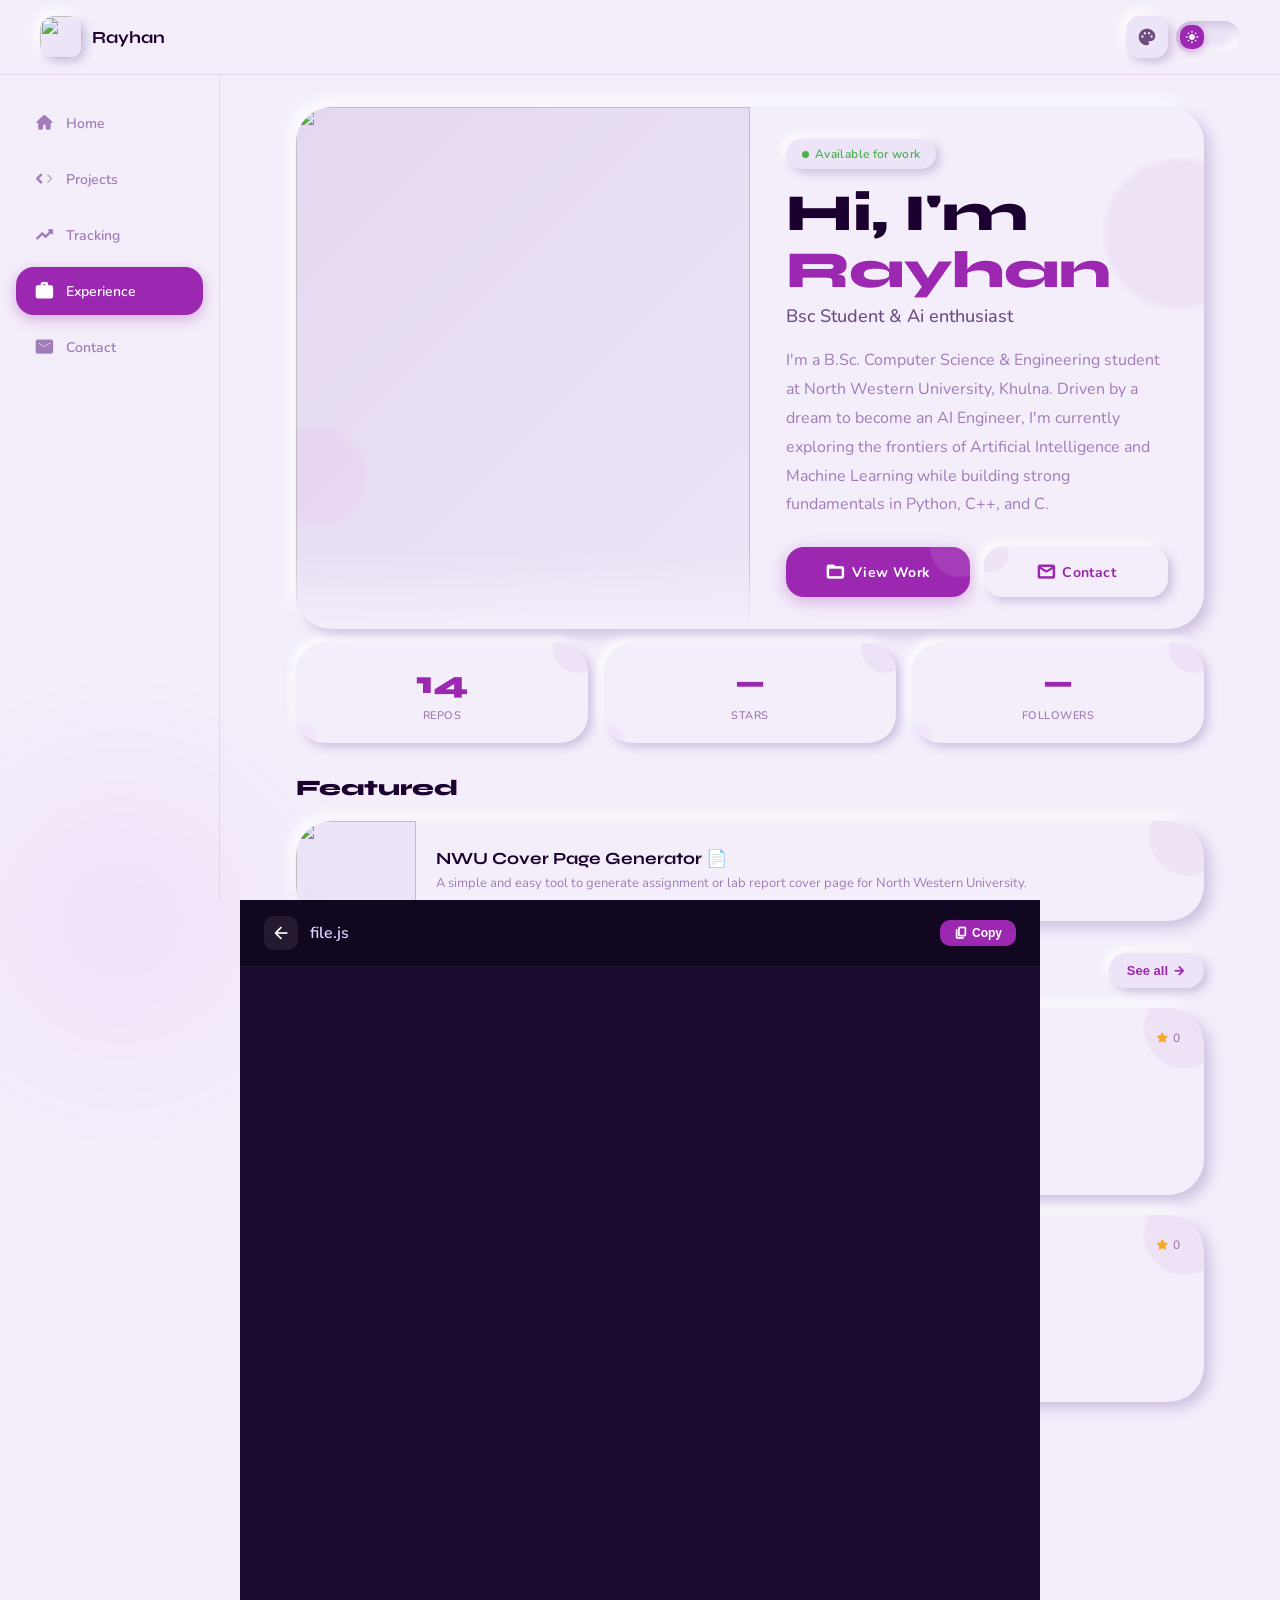
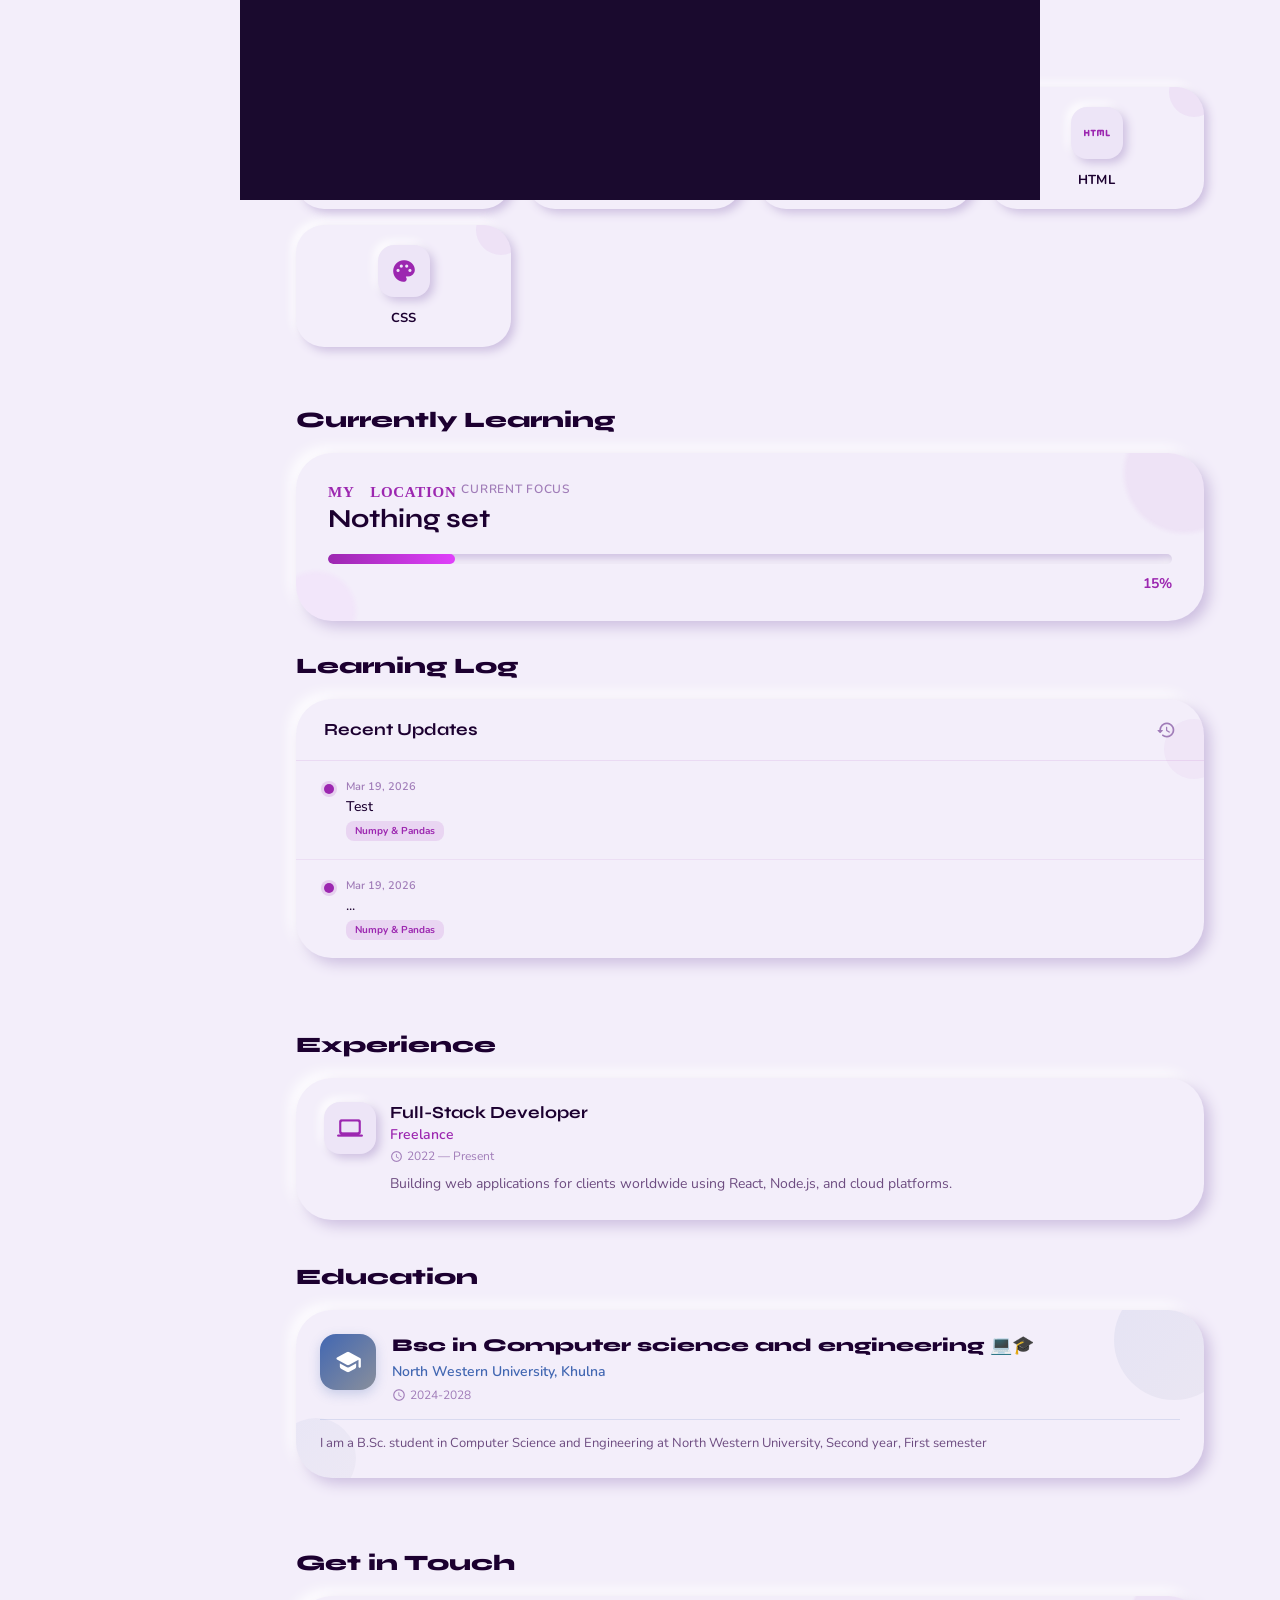
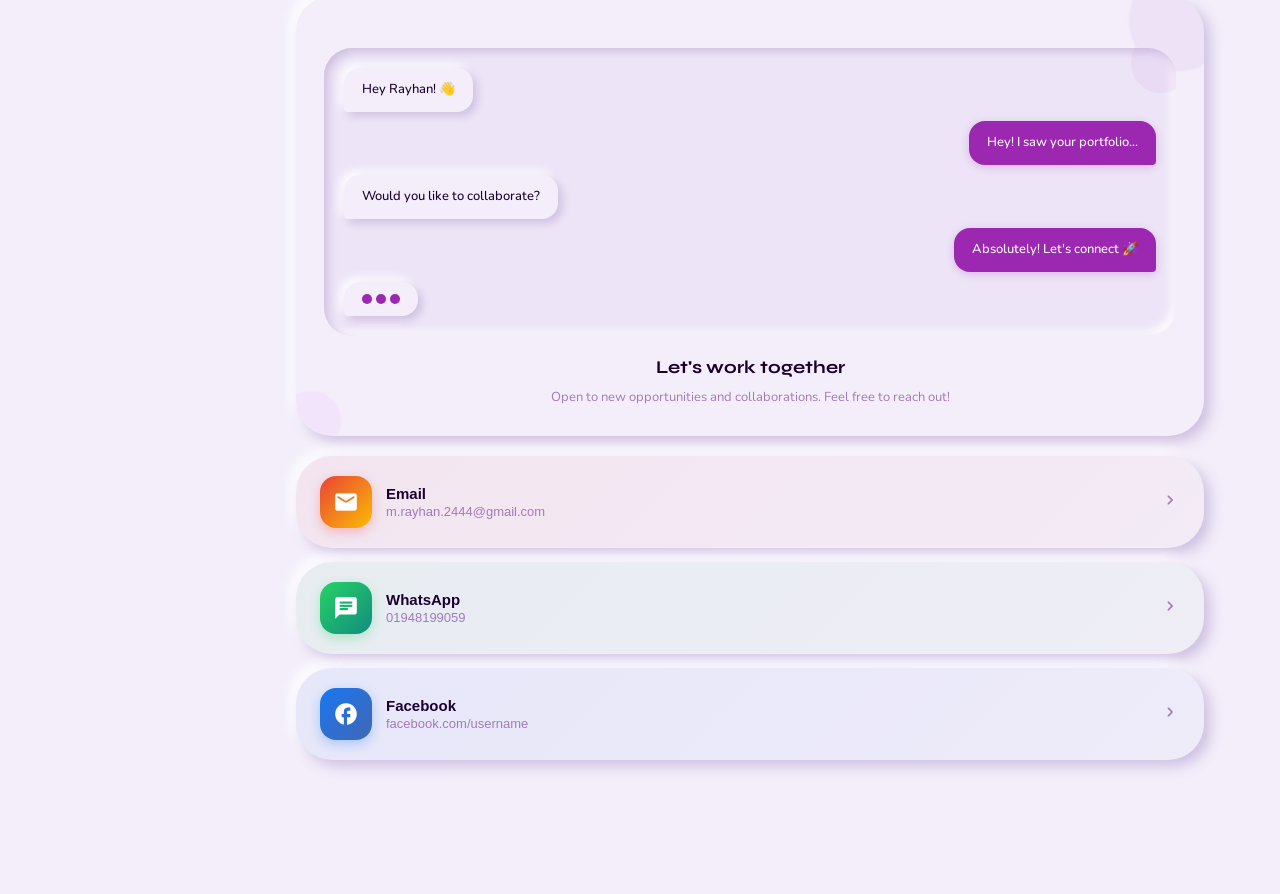
==== commit 75a6d688: "Update index.html" ====
--- a/index.html
+++ b/index.html
@@ -3,7 +3,8 @@
 <head>
 <meta charset="UTF-8">
 <meta name="viewport" content="width=device-width, initial-scale=1.0, maximum-scale=1.0, user-scalable=no">
-<title>Portfolio</title>
+<title>M Rayhan</title>
+  <link rel="icon" href="/favicon.png" type="image/png">
 <link href="https://fonts.googleapis.com/css2?family=Nunito:wght@300;400;500;600;700&family=Syne:wght@400;600;700;800&display=swap" rel="stylesheet">
 <link href="https://fonts.googleapis.com/icon?family=Material+Icons+Round" rel="stylesheet">
 <style>
@@ -2120,4 +2121,4 @@
 });
 </script>
 </body>
-</html>+</html>
